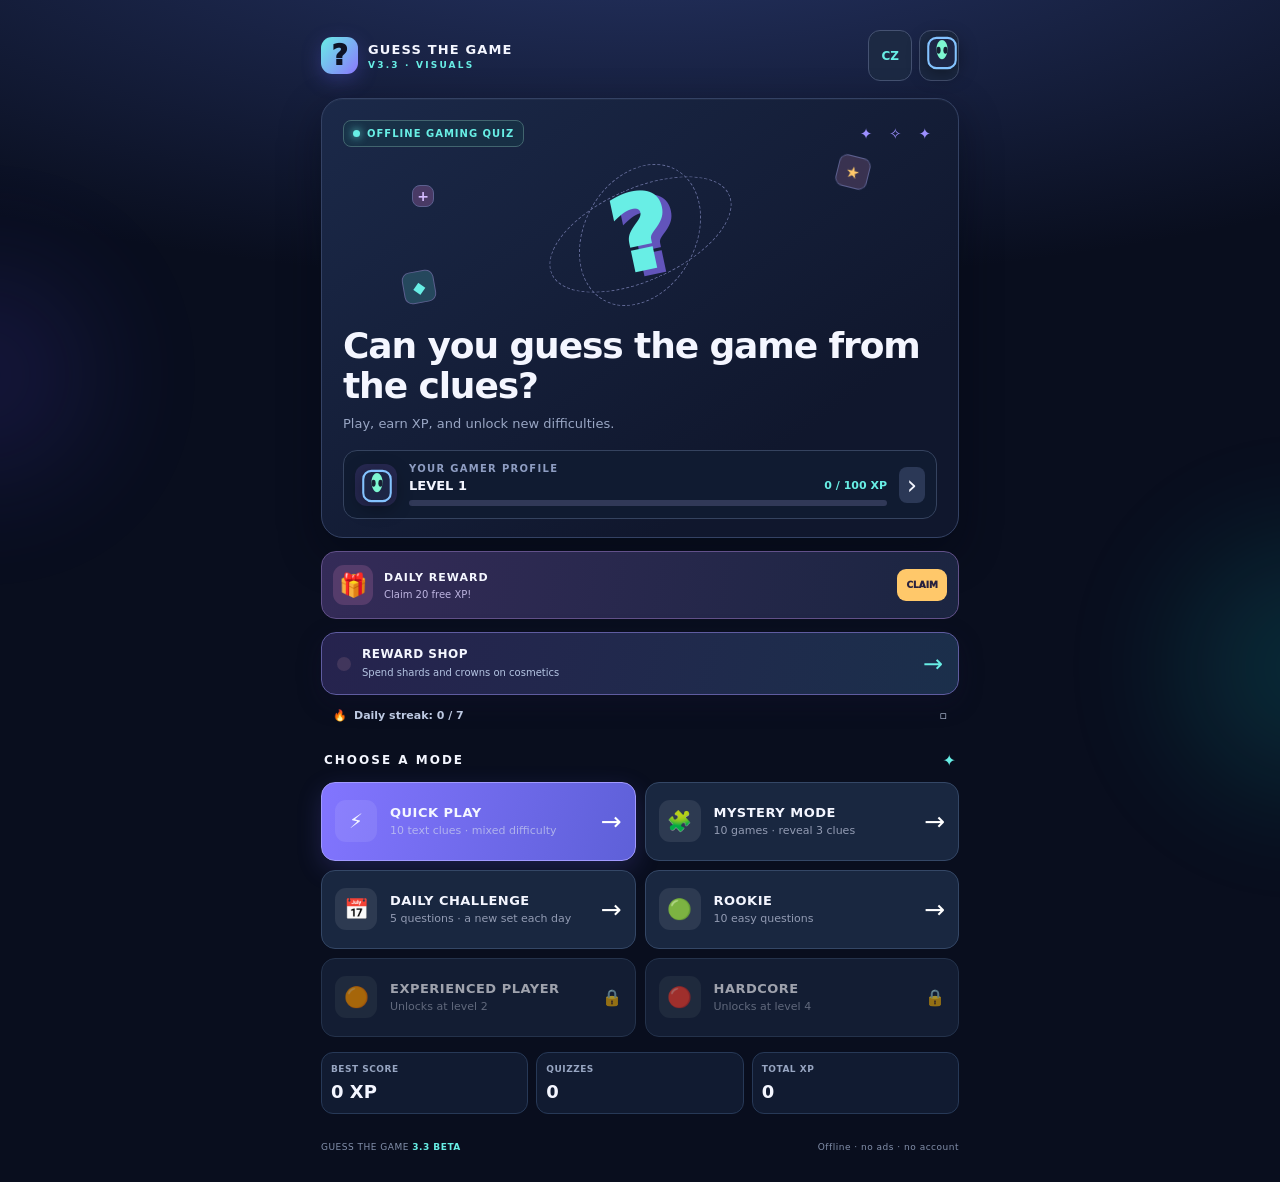
==== index.html @ c9aea0a5 "Release Guess the Game 3.3: custom SVG cosmetics and rarity tiers" ====
<!doctype html>
<html lang="cs">
<head>
  <meta charset="utf-8">
  <meta name="viewport" content="width=device-width,initial-scale=1,viewport-fit=cover">
  <meta name="theme-color" content="#090e1e">
  <meta name="description" content="Guess the Game — offline mobile gaming quiz">
  <title>Guess the Game 3.3 — Visual Rewards Update</title>
  <link rel="icon" type="image/svg+xml" href="data:image/svg+xml,%3Csvg%20xmlns%3D%22http%3A%2F%2Fwww.w3.org%2F2000%2Fsvg%22%20width%3D%22512%22%20height%3D%22512%22%20viewBox%3D%220%200%20108%20108%22%3E%3Cdefs%3E%3ClinearGradient%20id%3D%22bg%22%20x1%3D%220%22%20y1%3D%220%22%20x2%3D%221%22%20y2%3D%221%22%3E%3Cstop%20stop-color%3D%22%23253b71%22%2F%3E%3Cstop%20offset%3D%221%22%20stop-color%3D%22%2315182d%22%2F%3E%3C%2FlinearGradient%3E%3C%2Fdefs%3E%3Crect%20width%3D%22108%22%20height%3D%22108%22%20rx%3D%2225%22%20fill%3D%22url%28%23bg%29%22%2F%3E%3Cpath%20d%3D%22M34%2038c2-23%2039-23%2041%200%201%2017-20%2020-20%2031%22%20fill%3D%22none%22%20stroke%3D%22%2368eee5%22%20stroke-width%3D%2211%22%20stroke-linecap%3D%22round%22%2F%3E%3Ccircle%20cx%3D%2255%22%20cy%3D%2286%22%20r%3D%226.5%22%20fill%3D%22%23ffc86a%22%2F%3E%3Cpath%20d%3D%22M17%2023h13M23.5%2016v14%22%20stroke%3D%22%23ae95ff%22%20stroke-width%3D%225%22%20stroke-linecap%3D%22round%22%2F%3E%3Ccircle%20cx%3D%2284%22%20cy%3D%2280%22%20r%3D%225%22%20fill%3D%22%238c78ff%22%2F%3E%3C%2Fsvg%3E">
  <link rel="manifest" href="site.webmanifest">
  <style>
:root{color-scheme:dark;--bg:#090e1e;--fg:#f4f6ff;--muted:#99a6c4;--card:#151f36;--stroke:#303d5b;--cyan:#68eee5;--purple:#8c78ff;--green:#53e2b5;--pink:#ff829d;--gold:#ffc86a}
*{box-sizing:border-box}html{background:var(--bg)}body{margin:0;min-height:100vh;background:radial-gradient(ellipse 90% 34% at 50% -10%,#28376a,transparent),#090e1e;color:var(--fg);font-family:system-ui,-apple-system,Roboto,"Segoe UI",sans-serif;-webkit-tap-highlight-color:transparent}button{font:inherit;color:inherit;cursor:pointer}button:focus-visible{outline:2px solid var(--cyan);outline-offset:3px}button:disabled{cursor:default}.hidden,[hidden]{display:none!important}.ambient{position:fixed;pointer-events:none;border-radius:50%;filter:blur(65px);opacity:.15}.ambient-a{width:210px;height:210px;background:#5f4ef4;left:-120px;top:30%}.ambient-b{width:250px;height:250px;background:#0dcac6;right:-150px;bottom:12%}
.app{position:relative;z-index:1;max-width:535px;min-height:100vh;padding:20px 17px 24px;margin:auto;display:flex;flex-direction:column}.topbar{display:flex;justify-content:space-between;align-items:center;margin-bottom:17px}.logo{display:flex;align-items:center;gap:10px;padding:0;background:transparent;border:0;text-align:left}.logo-symbol{width:37px;height:37px;border-radius:11px;display:grid;place-items:center;background:linear-gradient(130deg,var(--cyan),var(--purple));font-size:28px;font-weight:950;color:#0e1326;box-shadow:0 6px 20px #645feb4b}.logo b{display:block;font-size:13px;letter-spacing:1.15px}.logo small{display:block;color:var(--cyan);font-size:9px;letter-spacing:2.2px;font-weight:850;margin-top:3px}.top-actions{display:flex;gap:7px}.pill,.avatar{border:1px solid #455272;background:#1c2943;border-radius:12px;min-height:39px;padding:0 12px;color:var(--cyan);font-weight:850;font-size:12px}.avatar{font-size:20px;padding:0;width:40px}.screen{animation:slideIn .28s ease both;flex:1}.glow-card{background:linear-gradient(145deg,#1b2949,#10172d 76%);border:1px solid #344264;border-radius:22px;box-shadow:inset 0 1px 0 #ffffff09,0 16px 42px #02071372}.hero{padding:21px 21px 18px}.hero-line{display:flex;justify-content:space-between;align-items:center}.tag{display:inline-flex;align-items:center;gap:7px;border:1px solid #55588b;background:#3c355850;color:#c9c6ff;font-size:10px;letter-spacing:1px;font-weight:900;padding:7px 9px;border-radius:8px;white-space:nowrap}.tag.neon{color:var(--cyan);background:#15444a56;border-color:#42656f}.live-dot{width:7px;height:7px;border-radius:50%;background:var(--cyan);box-shadow:0 0 8px var(--cyan)}.stars{color:#9c8fff;letter-spacing:6px;font-size:15px}.hero-illustration{position:relative;height:154px;display:grid;place-items:center;isolation:isolate}.orbit{position:absolute;border:1px dashed #616996;border-radius:50%}.orbit-1{width:195px;height:93px;transform:rotate(-24deg)}.orbit-2{width:112px;height:150px;transform:rotate(29deg)}.giant-question{font-size:102px;font-weight:950;line-height:1;color:var(--cyan);text-shadow:8px 6px 0 #6254bb;transform:rotate(-12deg);animation:float 3s ease-in-out infinite}.pixel{position:absolute;width:32px;height:32px;display:grid;place-items:center;border-radius:8px;border:1px solid #5c608f;font-weight:800}.pixel-a{top:9px;right:68px;background:#393250;color:var(--gold);transform:rotate(14deg)}.pixel-b{bottom:19px;left:60px;background:#25485d;color:var(--cyan);transform:rotate(-10deg)}.pixel-c{top:38px;left:69px;width:22px;height:22px;background:#493a65;color:#d6bdff;font-size:14px}.hero h1{font-size:clamp(27px,7vw,36px);letter-spacing:-1.1px;line-height:1.1;margin:4px 0 9px}.subtext{color:var(--muted);font-size:13px;line-height:1.55;margin:0 0 16px}.player-summary{display:flex;align-items:center;gap:12px;padding:12px 11px;background:#101b31;border:1px solid #35435f;border-radius:14px}.player-avatar{font-size:24px;background:#272952;width:42px;height:42px;border-radius:12px;display:grid;place-items:center}.player-main{flex:1;min-width:0}.small-label{color:#8e9dc2;letter-spacing:1.3px;font-weight:900;font-size:10px}.player-level{display:flex;justify-content:space-between;gap:10px;align-items:center;margin:4px 0 7px;font-weight:900;font-size:13px}.player-level span:last-child{color:var(--cyan);font-size:11px}.meter{height:6px;border-radius:10px;background:#313958;overflow:hidden}.meter-fill{height:100%;width:0;background:linear-gradient(90deg,var(--cyan),var(--purple));transition:width .45s ease}.circle-button{border:0;background:#2b3856;border-radius:8px;font-size:26px;width:26px;height:36px}
.daily-banner{display:flex;align-items:center;gap:11px;background:linear-gradient(100deg,#342b58,#1b2541);border:1px solid #62518a;border-radius:15px;margin-top:13px;padding:13px 11px}.daily-icon{width:40px;height:40px;display:grid;place-items:center;background:#553c6b;border-radius:11px;font-size:23px}.daily-banner>div:nth-child(2){flex:1;min-width:0}.daily-banner b{display:block;font-size:11px;letter-spacing:1px}.daily-banner small{color:#bdb4e0;display:block;font-size:10px;margin-top:5px}.claim{border:0;background:var(--gold);color:#28213f;border-radius:9px;padding:11px 9px;font-size:9px;font-weight:950}.claim:disabled{background:#373851;color:#a7aac4}.section-heading{display:flex;align-items:center;justify-content:space-between;margin:22px 3px 12px}.section-heading h2{font-size:12px;letter-spacing:2px;margin:0}.section-heading span{color:var(--cyan)}.modes{display:grid;gap:9px}.mode{display:flex;width:100%;align-items:center;text-align:left;gap:13px;background:#192740;border:1px solid #344766;border-radius:14px;min-height:68px;padding:12px 13px;transition:transform .12s,border-color .12s}.mode:active:not(:disabled){transform:scale(.98)}.mode-main{background:linear-gradient(106deg,#8275ff,#5e60d8);border-color:#a19aff;box-shadow:0 8px 25px #5d59d83b}.mode-icon{width:42px;height:42px;border-radius:11px;display:grid;place-items:center;font-size:20px;background:#ffffff16;flex:none}.mode-text{display:grid;gap:4px;flex:1}.mode-text b{font-size:13px;letter-spacing:.5px}.mode-text small{font-size:11px;color:#d1d7eea8}.arrow{font-size:25px;color:#fff}.mode-locked{opacity:.64}.lock{font-size:16px}.mode-resume{background:#14383d;border-color:#2d6c73}.mini-stats{display:grid;grid-template-columns:repeat(3,minmax(0,1fr));gap:8px;margin:15px 0 7px}.mini-stats>div{background:#111b31;border:1px solid #273957;border-radius:12px;padding:11px 9px;min-width:0}.mini-stats span{display:block;color:#98a6c2;font-size:9px;letter-spacing:.5px;font-weight:800}.mini-stats b{display:block;font-size:18px;margin-top:7px}
.game-head{display:flex;justify-content:space-between;align-items:center;margin:9px 0 20px}.back{background:transparent;border:0;color:#a3b0d1;font-size:12px;font-weight:850;padding:7px 0}.combat-stats{display:flex;align-items:center;justify-content:space-between;gap:8px}.combat-stats>div{min-width:0}.combat-stats small{display:block;color:#96a3c2;font-size:10px;letter-spacing:1.3px;font-weight:850}.combat-stats b{display:block;font-size:22px;margin-top:3px}.hearts{letter-spacing:2px;font-size:19px;white-space:nowrap}.scorebox{text-align:right}.scorebox b{color:var(--cyan)}.progress-outer{height:7px;border-radius:10px;background:#263250;overflow:hidden;margin:14px 0 11px}.progress-inner{height:100%;border-radius:10px;background:linear-gradient(90deg,#68eee5,#987cff);transition:width .45s ease}.streak-line{display:flex;justify-content:space-between;align-items:center;color:#ffc481;font-size:12px;font-weight:800;margin-bottom:14px}.bonus-text{color:var(--cyan)}.question-card{padding:20px 18px 23px;margin-bottom:15px;min-height:214px}.qtop{display:flex;justify-content:space-between}.difficulty{border-radius:6px;padding:6px 9px;font-size:10px;font-weight:900;letter-spacing:1px}.difficulty.easy{background:#175146;color:#70edbc}.difficulty.medium{background:#594522;color:#ffd27f}.difficulty.hard{background:#5a2d46;color:#ffa1be}.question-spark{color:#6570a6;letter-spacing:3px}.question-symbol{font-size:53px;line-height:1;text-align:center;color:var(--cyan);text-shadow:4px 3px 0 #6555ae;margin:9px 0 13px;font-weight:950}.clue{font-size:clamp(18px,5vw,23px);line-height:1.38;letter-spacing:-.45px;margin:9px 0 0;font-weight:850}.answers{display:grid;gap:9px}.answer{width:100%;display:flex;gap:12px;align-items:center;background:#19253d;border:1px solid #384863;text-align:left;padding:12px;border-radius:13px;min-height:60px;font-weight:750;font-size:13.5px;line-height:1.35;animation:slideIn .22s ease both}.answer:nth-child(2){animation-delay:.04s}.answer:nth-child(3){animation-delay:.08s}.answer:nth-child(4){animation-delay:.12s}.answer-letter{width:32px;height:32px;display:grid;place-items:center;border-radius:9px;background:#2d3b59;border:1px solid #52617e;color:#c5d5f2;flex:none;font-weight:900}.answer.correct{border-color:#55d6a5;background:#19453e;color:#d6fff0}.answer.correct .answer-letter{background:#2f7665;border-color:#4bcaa7}.answer.wrong{border-color:#f07992;background:#482b3b;color:#ffe4e9;animation:shake .3s}.answer.wrong .answer-letter{background:#8c4154;border-color:#ec879c}.answer:disabled:not(.correct):not(.wrong){opacity:.56}.hint-button,.next-button{width:100%;border-radius:13px;min-height:52px;font-size:12px;font-weight:900;letter-spacing:.65px;margin-top:12px}.hint-button{border:1px dashed #535879;background:#1c243a;color:#c1c5ea}.next-button{border:1px solid #9e96ff;background:linear-gradient(105deg,#8275ff,#5d63dc);box-shadow:0 8px 23px #554de044}.hintbox{background:#26324d;border:1px solid #53617d;border-radius:11px;padding:12px;font-size:12px;margin-top:11px;color:#d5e1ff}.feedback{padding:12px 13px;border-radius:11px;font-size:12px;font-weight:750;line-height:1.5;margin-top:11px}.feedback.good{color:#8bf0ce;background:#17483e}.feedback.bad{color:#ffc0cf;background:#492c3b}
.result,.profile-card{padding:28px 21px;text-align:center;margin-top:13px}.result-art{font-size:56px;margin:6px auto 12px;animation:pop .65s ease}.result h1{margin:15px 0 7px;font-size:28px;letter-spacing:-1px}.result .subtext{max-width:300px;margin:0 auto 17px}.finalscore{display:flex;align-items:baseline;justify-content:center;gap:9px;color:var(--cyan)}.finalscore strong{font-size:67px;line-height:1.1}.finalscore span{font-size:20px;font-weight:850}.result-stats{display:grid;grid-template-columns:repeat(3,1fr);gap:6px;margin-top:21px}.result-stats>div,.profile-stats>div{border-radius:11px;background:#111d35;border:1px solid #314365;padding:12px 6px}.result-stats b,.profile-stats b{display:block;font-size:21px}.result-stats span,.profile-stats span{display:block;color:#97a5c5;font-size:9px;letter-spacing:.5px;font-weight:750;margin-top:4px}.earned{margin-top:18px;color:var(--gold);font-size:13px;font-weight:800}.level-up{font-size:20px;font-weight:950;letter-spacing:1px;color:var(--cyan);margin:14px 0;animation:pop .7s ease}.result .next-button{margin-top:23px}.result-home{margin-top:20px}.profile-face{font-size:65px;margin-bottom:10px}.profile-card h1{font-size:31px;margin:14px 0}.profile-card .subtext{margin:8px 0 2px}.profile-stats{display:grid;grid-template-columns:repeat(2,1fr);gap:9px;margin-top:13px}.badge-grid{display:grid;grid-template-columns:repeat(2,1fr);gap:9px}.badge-tile{display:flex;align-items:center;gap:10px;background:#15213b;border:1px solid #394865;border-radius:12px;padding:12px}.badge-icon{font-size:24px}.badge-tile b{font-size:11px;display:block}.badge-tile small{font-size:10px;color:#a4b2cf;line-height:1.3;display:block;margin-top:3px}.badge-tile.locked{opacity:.5;filter:grayscale(.75)}footer{display:flex;justify-content:space-between;gap:10px;padding-top:21px;font-size:9px;color:#8390ab;letter-spacing:.5px;white-space:nowrap}footer b{color:var(--cyan)}.toast{position:fixed;z-index:10;bottom:28px;left:50%;transform:translateX(-50%);background:#183e40;border:1px solid var(--cyan);color:#d4fff9;border-radius:12px;padding:14px 18px;font-size:12px;font-weight:800;text-align:center;width:max-content;max-width:90vw;box-shadow:0 12px 30px #0008;animation:toastIn .26s ease}.sparkles{pointer-events:none;position:fixed;inset:0;z-index:8}.confetti{position:absolute;top:15%;width:8px;height:13px;border-radius:2px;animation:confetti 1.2s linear forwards}
@keyframes float{50%{transform:translateY(-7px) rotate(-9deg)}}@keyframes slideIn{from{opacity:0;transform:translateY(9px)}to{opacity:1;transform:translateY(0)}}@keyframes shake{0%,100%{transform:translateX(0)}20%{transform:translateX(-5px)}40%{transform:translateX(5px)}60%{transform:translateX(-3px)}80%{transform:translateX(3px)}}@keyframes pop{0%{transform:scale(.6);opacity:.3}60%{transform:scale(1.18)}100%{transform:scale(1);opacity:1}}@keyframes toastIn{from{opacity:0;transform:translate(-50%,10px)}to{opacity:1;transform:translate(-50%,0)}}@keyframes confetti{to{top:90%;opacity:0;transform:translateX(60px) rotate(540deg)}}
@media(max-width:360px){.app{padding:15px 11px}.hero{padding:17px 16px}.hearts{font-size:16px}.mode-text b{font-size:11px}.claim{font-size:8px}.logo b{font-size:11px}}@media(prefers-reduced-motion:reduce){*,*::before,*::after{animation:none!important;transition:none!important}}

/* Picture Mystery — original SVG illustration reveals, responsive and offline */.reveal-button{padding:11px}.picture-corner{font-size:9px}}

/* v2.3 — textual Mystery Mode; accessible on small phone screens */
.mode-mystery{border-color:#6e6ad1;background:linear-gradient(110deg,#242b54,#232b4b)}
.mystery-more{display:grid;gap:10px;margin-top:14px}
.mystery-clue{padding:11px 12px;border:1px solid #58698a;border-radius:12px;background:#15233f;color:#e5edff;font-size:13px;line-height:1.56;animation:slideIn .23s ease}
.mystery-clue strong{display:block;font-size:10px;color:#7ce6d7;letter-spacing:.8px;margin-bottom:5px;text-transform:uppercase}
.mystery-progress{display:flex;justify-content:space-between;align-items:center;border-top:1px solid #374866;padding-top:13px;margin-top:14px;color:#a9bce2;font-size:11px}
.mystery-progress b{color:#f7c978;font-size:13px}
.reveal-button{width:100%;margin-top:12px;padding:13px;border:1px solid #5c7a9b;background:#2c3863;color:#effbff;border-radius:12px;font-size:12px;font-weight:800;cursor:pointer;letter-spacing:.2px}
.reveal-button:disabled{opacity:.55}
.question-card .clue{line-height:1.48}
@media (prefers-reduced-motion:reduce){.mystery-clue{animation:none}}


/* Guess the Game 3.0: profile controls, save codes and desktop ergonomics */
.profile-tools{margin-top:22px;background:#121e35;border:1px solid #334866;border-radius:18px;padding:18px}
.profile-tools h2{font-size:13px;letter-spacing:1.4px;margin:0 0 13px}
.preference{display:flex;align-items:center;justify-content:space-between;gap:12px;padding:10px 0;color:#dce7ff;font-size:13px}
.preference+.preference{border-top:1px solid #293955}
.preference input{appearance:none;position:relative;flex:none;width:48px;height:27px;border-radius:25px;background:#3c4962;border:1px solid #69748e;cursor:pointer;transition:background .2s}
.preference input:checked{background:#298a81;border-color:#70ecdf}
.preference input::after{content:"";position:absolute;left:3px;top:3px;background:#fff;width:19px;height:19px;border-radius:50%;transition:transform .2s}
.preference input:checked::after{transform:translateX(20px)}
.save-help{font-size:11px;color:#b1bfdc;line-height:1.55;margin:0 0 11px}
.save-code{display:block;width:100%;min-height:87px;resize:vertical;background:#0b1428;border:1px solid #4a5f80;border-radius:11px;color:#e8f6ff;padding:10px;font-size:12px;line-height:1.45;font-family:ui-monospace,monospace;margin:8px 0}
.tool-buttons{display:grid;grid-template-columns:repeat(2,minmax(0,1fr));gap:7px}
.tool-action{border:1px solid #5b6a95;border-radius:11px;background:#243251;color:#eaf6ff;min-height:42px;font-size:11px;font-weight:800;padding:10px 6px}
.tool-action.primary{background:linear-gradient(105deg,#8275ff,#5d63dc);border-color:#9d9bff}
.share-button{margin-top:10px;width:100%;padding:12px;background:#233658;border:1px solid #4e6e8b;border-radius:12px;font-weight:800;font-size:12px}
@media (min-width:760px){.app{max-width:690px;padding:30px 26px}.modes{grid-template-columns:repeat(2,minmax(0,1fr))}.mode{min-height:79px}.hero-illustration{height:175px}}



/* Guess the Game 3.1: richer achievements, reward cards and punchier animations */
.profile-stats{margin-bottom:12px}
.reward-bank{display:grid;grid-template-columns:repeat(2,1fr);gap:9px;margin:12px 0 0}
.reward-bank>div{border-radius:11px;background:#111d35;border:1px solid #314365;padding:12px 10px;text-align:center}
.reward-bank b{display:block;font-size:21px}.reward-bank span{display:block;color:#97a5c5;font-size:9px;letter-spacing:.5px;font-weight:750;margin-top:4px}
.result-rewards{display:grid;grid-template-columns:repeat(2,1fr);gap:8px;margin-top:14px}.reward-card{border-radius:13px;background:#111d35;border:1px solid #324565;padding:13px 8px;text-align:center;box-shadow:inset 0 1px 0 #ffffff08}.reward-card strong{display:block;font-size:24px}.reward-card span{display:block;color:#a6b2d1;font-size:10px;letter-spacing:.6px;margin-top:4px;font-weight:800}.reward-card small{display:block;color:#ffd782;font-size:10px;margin-top:5px}
.result-ribbon{margin-top:12px;padding:12px;border:1px solid #51607e;background:linear-gradient(120deg,#1b2746,#132039);border-radius:13px;font-size:12px;line-height:1.45}.result-ribbon b{color:var(--cyan)}
.streak-meter-wrap{margin-top:12px;padding:10px 12px;border-radius:12px;background:#101a31;border:1px solid #32425e}.streak-meter-wrap .label{display:flex;justify-content:space-between;gap:10px;font-size:11px;color:#b4c2df;font-weight:800;margin-bottom:7px}.streak-meter{height:8px;border-radius:10px;background:#2f3855;overflow:hidden}.streak-meter-fill{height:100%;width:0;background:linear-gradient(90deg,var(--gold),var(--pink));transition:width .45s ease}
.answer{transform-origin:center;transition:transform .12s ease,border-color .12s ease,background .12s ease,box-shadow .12s ease}.answer:not(:disabled):active{transform:scale(.98)}.answer.correct{box-shadow:0 0 0 2px #86f0cf30,0 8px 24px #1b5d523b}.answer.wrong{box-shadow:0 0 0 2px #ff96af22}
.badge-tile.unlocked-new{animation:pop .55s ease both;box-shadow:0 0 0 1px #76f7dd44,0 10px 25px #0e122752}.badge-note{display:inline-flex;align-items:center;gap:6px;margin-top:6px;font-size:10px;color:#ffd782;font-weight:900;letter-spacing:.5px}
.achievement-pop{position:fixed;left:50%;top:18px;transform:translateX(-50%);z-index:20;min-width:min(92vw,340px);background:linear-gradient(120deg,#2a2450,#141d33);border:1px solid #9f93ff;border-radius:16px;padding:14px 15px;box-shadow:0 20px 45px #0008;animation:achievementIn .45s ease,achievementOut .45s ease 2.7s forwards}.achievement-pop b{display:block;font-size:13px;letter-spacing:.6px}.achievement-pop small{display:block;color:#c9d3eb;margin-top:4px;font-size:11px;line-height:1.4}.achievement-pop .icon{font-size:30px;margin-right:12px}.achievement-row{display:flex;align-items:center}.achievement-pop .bonus{display:inline-flex;margin-top:8px;border:1px solid #5a5d96;border-radius:999px;padding:6px 10px;font-size:10px;color:#ffc86a;font-weight:900;letter-spacing:.6px;background:#3a33570f}
.result{position:relative;overflow:hidden}.result::before{content:"";position:absolute;inset:auto -25% 60% -25%;height:120px;background:radial-gradient(circle at center,#63e6df22,transparent 60%);pointer-events:none}.score-bump{animation:pop .45s ease}
@keyframes achievementIn{from{opacity:0;transform:translate(-50%,-18px) scale(.92)}to{opacity:1;transform:translate(-50%,0) scale(1)}}@keyframes achievementOut{to{opacity:0;transform:translate(-50%,-10px) scale(.94)}}


/* 3.2 - cosmetic store, streak and prize chest */
.shop-cta{display:flex;align-items:center;gap:11px;width:100%;margin:13px 0 0;padding:14px 15px;border:1px solid #5f5ca0;border-radius:15px;background:linear-gradient(105deg,#26234e,#1b2f4b);text-align:left;box-shadow:0 8px 24px #14112f55;transition:transform .14s,filter .18s}
.shop-cta:active{transform:scale(.98)}.shop-cta-icon{font-size:25px;background:#41365c;border-radius:10px;padding:7px}.shop-cta span:nth-child(2){flex:1;min-width:0}.shop-cta b{font-size:12px;letter-spacing:.5px;display:block}.shop-cta small{font-size:10px;color:#b4c4e2;display:block;line-height:1.35;margin-top:5px}.shop-cta-chevron{font-size:24px;color:var(--cyan)}.shop-cta-profile{margin:16px 0 4px}
.streak-cta{display:flex;align-items:center;gap:7px;margin:7px 2px 2px;padding:7px 10px;color:#bdc9e2;font-size:11px;font-weight:800}.streak-cta span:nth-child(2){flex:1}
.shop-hero{padding:20px;margin-top:12px;text-align:center}.shop-title-icon{font-size:43px;display:block;margin-bottom:8px}.shop-hero h1{font-size:27px;margin:13px 0 4px}.shop-hero p{margin-bottom:12px}.shop-wallet{display:grid;grid-template-columns:1fr 1fr;gap:9px}.shop-wallet div{background:#101c34;border:1px solid #3e5376;padding:13px;border-radius:12px}.shop-wallet strong{display:block;font-size:20px}.shop-wallet small{color:#9fb1d0;font-size:10px;font-weight:800;margin-top:4px;display:block}
.chest-panel{padding:19px 16px;margin:15px 0;text-align:center}.chest-visual{font-size:60px;filter:drop-shadow(0 8px 18px #9782ef6d);animation:chestFloat 2.6s ease-in-out infinite}.chest-details h2{margin:10px 0 6px;font-size:15px;letter-spacing:1px}.chest-details p{font-size:11px;line-height:1.5;color:#b3c4e0;margin:0 auto 9px;max-width:385px}.free-chest-info{color:#ffe2a4;font-weight:800;font-size:11px;margin:10px}.chest-button{border:1px solid #f4d391;background:linear-gradient(110deg,#f3c86c,#cf94ff);border-radius:12px;color:#211832;font-weight:950;width:100%;padding:13px 10px;min-height:46px}.chest-button:disabled{filter:grayscale(.85);opacity:.6}.chest-reward{margin:12px auto 0;padding:11px;border:1px solid #5e8e90;background:#154243;border-radius:12px;color:#dafff4;font-weight:900;font-size:13px;animation:pop .5s ease}.chest-panel.opening .chest-visual{animation:chestShake .45s ease}
.streak-shop{background:#141e35;border:1px solid #3d4f70;border-radius:16px;padding:15px;margin:15px 0}.streak-shop-heading{display:flex;justify-content:space-between;font-size:12px;color:#f4d5a1;letter-spacing:.6px}.streak-shop p{color:#b7c4df;font-size:11px;line-height:1.5;margin:9px 0 13px}.streak-dots{display:grid;grid-template-columns:repeat(7,1fr);gap:5px}.streak-dots .dot{display:grid;place-items:center;aspect-ratio:1;min-width:0;border-radius:9px;background:#2b3752;color:#aebad4;font-size:13px;font-weight:800;border:1px solid #465673}.streak-dots .dot.done{background:#5a3c32;border-color:#f0ab6c;color:#ffe1a2;box-shadow:0 0 10px #ee9f4b26}.streak-shop small{display:block;color:#9aadc9;font-size:10px;margin-top:11px}
.shop-grid{display:grid;grid-template-columns:repeat(2,minmax(0,1fr));gap:10px}.shop-card{background:linear-gradient(150deg,#1b2b48,#141c33);border:1px solid #374969;border-radius:15px;padding:13px 11px;min-width:0;display:flex;flex-direction:column;gap:6px}.shop-card.owned{border-color:#467b78}.shop-card.equipped{border-color:#65dec9;box-shadow:0 0 0 1px #65dec93a}.shop-card-art{font-size:36px;text-align:center;padding:7px;background:#273657;border-radius:11px}.shop-card b{font-size:12px;min-height:17px}.shop-card small{font-size:10px;line-height:1.4;color:#aebbd5;min-height:28px}.shop-card button{margin-top:auto;border:1px solid #6865aa;border-radius:10px;background:#454091;color:#fff;font-size:11px;font-weight:900;min-height:38px;padding:8px}.shop-card button:disabled{border-color:#384963;background:#26334c;color:#a7b6cd}.shop-card button.equip{background:#20595d;border-color:#57bcae}.shop-card button.equipped{background:#21443f;border-color:#486e66;color:#8ce8d4}
body.theme-retro{--cyan:#f8bf6f;--purple:#f178b9;--gold:#9ee0b1;--green:#9eebb9}body.theme-retro .hero{background:linear-gradient(160deg,#4c3046,#161d39)}body.theme-retro .logo-symbol{background:linear-gradient(130deg,#ffd36c,#e772b4)}
body.theme-royal{--cyan:#e1c188;--purple:#c9a0ff;--gold:#f7e3ad;--green:#afefc9}body.theme-royal .hero{background:linear-gradient(160deg,#3c3055,#121c38)}body.theme-royal .logo-symbol{background:linear-gradient(130deg,#f3d38e,#a57bde)}
body.theme-ocean{--cyan:#81d8ff;--purple:#5f9dd8;--gold:#83ecde;--green:#8adee9}body.theme-ocean .hero{background:linear-gradient(160deg,#12415a,#0d1c38)}body.theme-ocean .logo-symbol{background:linear-gradient(130deg,#82cfff,#538de4)}
@keyframes chestFloat{50%{transform:translateY(-5px) rotate(2deg)}}@keyframes chestShake{0%,100%{transform:rotate(0)}20%{transform:rotate(-12deg) scale(1.1)}40%{transform:rotate(12deg) scale(1.1)}60%{transform:rotate(-8deg)}80%{transform:rotate(7deg)}}

.custom-icon{display:inline-flex;align-items:center;justify-content:center;width:44px;height:44px}.custom-icon svg{width:100%;height:100%;display:block;filter:drop-shadow(0 4px 10px #0007)}
.shop-title-icon,.wallet-icon,.section-icon,.chest-visual{display:inline-flex;align-items:center;justify-content:center}.shop-title-icon{width:40px;height:40px;border-radius:12px;background:#223150;border:1px solid #4d6092}.shop-title-icon svg{width:26px;height:26px}
.shop-wallet strong{display:flex;align-items:center;gap:6px;justify-content:center}.wallet-icon{width:18px;height:18px}.wallet-icon svg{width:18px;height:18px;display:block}
.section-heading span.section-icon{width:24px;height:24px}.section-heading span.section-icon svg{width:24px;height:24px;display:block}
.chest-visual{width:78px;height:78px;border-radius:22px;background:linear-gradient(145deg,#273a5e,#11192f);border:1px solid #546998}.chest-visual svg{width:56px;height:56px;display:block}
.shop-card{position:relative;overflow:hidden}.shop-card-art{font-size:0;text-align:center;padding:9px;background:#273657;border-radius:11px;display:flex;align-items:center;justify-content:center;min-height:72px}.shop-card-art .custom-icon{width:52px;height:52px}.rarity-chip{position:absolute;top:8px;right:8px;padding:4px 7px;border-radius:999px;font-size:9px;font-weight:900;letter-spacing:.8px;border:1px solid #556584;background:#18243f;color:#dbe8ff}.rarity-common{border-color:#546581;color:#c7d1e5}.rarity-rare{border-color:#53a7ff;color:#8fd0ff;background:#11253a}.rarity-epic{border-color:#b280ff;color:#ddbeff;background:#261839}.rarity-legendary{border-color:#ffcd66;color:#ffe1a2;background:#37280f}.price-row{display:flex;align-items:center;justify-content:center;gap:6px}.shop-card.owned::after{content:"OWNED";position:absolute;left:-29px;top:14px;transform:rotate(-40deg);padding:3px 36px;font-size:8px;font-weight:900;letter-spacing:1px;background:#1c7364;color:white;box-shadow:0 4px 12px #0006}.shop-card.equipped{box-shadow:0 0 0 1px #6ee7da55,0 10px 25px #0d143155}
@media(max-width:360px){.shop-card{padding:11px 8px}.shop-card-art{min-height:64px}}
@media(prefers-reduced-motion:reduce){.chest-visual,.chest-panel.opening .chest-visual{animation:none!important}}

</style>
</head>
<body>
  <div class="ambient ambient-a"></div><div class="ambient ambient-b"></div>
  <div class="app">
    <header class="topbar">
      <button class="logo" id="logoHome" type="button" aria-label="Home"><span class="logo-symbol">?</span><span><b>GUESS THE GAME</b><small>V3.3 · VISUALS</small></span></button>
      <div class="top-actions"><button id="langToggle" class="pill" type="button" aria-label="Switch language">EN</button><button id="profileTop" class="avatar" type="button" aria-label="Profile">👾</button></div>
    </header>

    <main id="home" class="screen">
      <section class="hero glow-card">
        <div class="hero-line"><span class="tag neon"><span class="live-dot"></span><span data-i18n="offline">OFFLINE GAMING KVÍZ</span></span><span class="stars">✦ ✧ ✦</span></div>
        <div class="hero-illustration" aria-hidden="true"><span class="orbit orbit-1"></span><span class="orbit orbit-2"></span><span class="giant-question">?</span><span class="pixel pixel-a">★</span><span class="pixel pixel-b">◆</span><span class="pixel pixel-c">+</span></div>
        <h1 data-i18n="hero">Poznáš hru podle indicií?</h1>
        <p class="subtext" data-i18n="subtitle">Hraj, získávej XP a odemykej další obtížnosti.</p>
        <div class="player-summary">
          <div class="player-avatar">👾</div>
          <div class="player-main"><div class="small-label" data-i18n="yourProfile">TVŮJ HERNÍ PROFIL</div><div class="player-level"><span id="levelHome">LEVEL 1</span><span id="xpHome">0 / 100 XP</span></div><div class="meter"><div id="xpFill" class="meter-fill"></div></div></div>
          <button id="profileOpen" class="circle-button" aria-label="Profile" type="button">›</button>
        </div>
      </section>

      <section class="daily-banner"><div class="daily-icon">🎁</div><div><b data-i18n="dailyGift">DENNÍ ODMĚNA</b><small id="dailyGiftInfo" data-i18n="dailyGiftDesc">Vyzvedni si 20 XP zdarma!</small></div><button id="claimDaily" class="claim" type="button" data-i18n="claim">VYZVEDNOUT</button></section>

      <button type="button" id="openShopHome" class="shop-cta"><span class="shop-cta-icon"></span><span><b data-i18n="shopCta">VIZUÁLNÍ ODMĚNY</b><small data-i18n="shopCtaDesc">Utrať krystaly a koruny za vzhled a truhly</small></span><span class="shop-cta-chevron">→</span></button>
      <div class="streak-cta"><span>🔥</span><span id="streakHomeText">Denní série: 0 / 7</span><span id="streakHomeGift">🎁</span></div>
      <div class="section-heading"><h2 data-i18n="chooseMode">VYBER REŽIM</h2><span>✦</span></div>
      <div class="modes">
        <button type="button" class="mode mode-main" id="startClassic"><span class="mode-icon">⚡</span><span class="mode-text"><b data-i18n="classic">RYCHLÁ HRA</b><small data-i18n="classicDesc">10 otázek · mix obtížností</small></span><span class="arrow">→</span></button>
        <button type="button" class="mode mode-mystery" id="startMystery"><span class="mode-icon">🧩</span><span class="mode-text"><b data-i18n="mystery">MYSTERY MODE</b><small data-i18n="mysteryDesc">10 her · 3 postupné indicie</small></span><span class="arrow">→</span></button>
        <button type="button" class="mode" id="startDaily"><span class="mode-icon">📅</span><span class="mode-text"><b data-i18n="daily">DENNÍ VÝZVA</b><small data-i18n="dailyDesc">5 otázek · každý den nová sada</small></span><span class="arrow">→</span></button>
        <button type="button" class="mode" id="startEasy"><span class="mode-icon">🟢</span><span class="mode-text"><b data-i18n="easyMode">NOVÁČEK</b><small data-i18n="easyDesc">10 lehkých otázek</small></span><span class="arrow">→</span></button>
        <button type="button" class="mode mode-locked" id="startMedium"><span class="mode-icon">🟠</span><span class="mode-text"><b data-i18n="mediumMode">ZKUŠENÝ HRÁČ</b><small id="mediumDesc" data-i18n="mediumLock">Odemkne se na levelu 2</small></span><span id="mediumLock" class="lock">🔒</span></button>
        <button type="button" class="mode mode-locked" id="startHard"><span class="mode-icon">🔴</span><span class="mode-text"><b data-i18n="hardMode">HARDCORE</b><small id="hardDesc" data-i18n="hardLock">Odemkne se na levelu 4</small></span><span id="hardLock" class="lock">🔒</span></button>
        <button type="button" class="mode mode-resume hidden" id="resume"><span class="mode-icon">↻</span><span class="mode-text"><b data-i18n="resume">POKRAČOVAT</b><small id="resumeDesc"></small></span><span class="arrow">→</span></button>
      </div>
      <div class="mini-stats"><div><span data-i18n="best">REKORD</span><b id="bestHome">0 XP</b></div><div><span data-i18n="played">KVÍZŮ</span><b id="playedHome">0</b></div><div><span data-i18n="totalXp">CELKEM XP</span><b id="totalHome">0</b></div></div>
    </main>

    <main id="game" class="screen hidden">
      <div class="game-head"><button id="gameBack" class="back" type="button" data-i18n="back">← MENU</button><span id="modeTag" class="tag">RYCHLÁ HRA</span></div>
      <div class="combat-stats"><div><small data-i18n="round">OTÁZKA</small><b id="roundNumber">1 / 10</b></div><div class="hearts" id="hearts" aria-label="Lives">❤️❤️❤️</div><div class="scorebox"><small data-i18n="score">BODY</small><b id="scoreGame">0 XP</b></div></div>
      <div class="progress-outer"><div class="progress-inner" id="roundFill"></div></div>
      <div class="streak-line"><span>🔥 <span data-i18n="streak">SÉRIE</span> <b id="streakGame">0</b></span><span id="bonusGame" class="bonus-text"></span></div>
      <section class="question-card glow-card" id="questionCard"><div class="qtop"><span id="difficulty" class="difficulty easy">SNADNÉ</span><span class="question-spark">✦ ✦ ✦</span></div><div id="questionSymbol" class="question-symbol">?</div><div class="small-label" data-i18n="whichGame">KTERÁ HRA TO JE?</div><h2 id="clue" class="clue"></h2>
        <div id="mysteryMore" class="mystery-more hidden"></div>
        <div id="mysteryProgress" class="mystery-progress hidden"><span id="mysteryStage"></span><b id="mysteryReward"></b></div>
        <button id="revealButton" class="reveal-button hidden" type="button">🔎 ODKRÝT DALŠÍ INDICII (−5 XP)</button>
      </section>
      <div id="answers" class="answers" role="group" aria-label="Answers"></div>
      <div id="hintBox" class="hintbox hidden" role="status"></div>
      <div id="feedback" class="feedback hidden" role="status" aria-live="polite"></div>
      <button id="hintButton" type="button" class="hint-button" data-i18n="hint">💡 Nápověda (−3 XP)</button>
      <button id="nextButton" type="button" class="next-button hidden" data-i18n="next">DALŠÍ OTÁZKA →</button>
    </main>

    <main id="result" class="screen hidden">
      <section class="result glow-card"><div id="resultIcon" class="result-art">🏆</div><span class="tag neon" data-i18n="finished">VÝSLEDEK</span><h1 id="resultHeading"></h1><p id="resultSubtitle" class="subtext"></p><div class="finalscore"><strong id="resultScore">0</strong><span>XP</span></div><div class="result-stats"><div><b id="resultCorrect">0/10</b><span data-i18n="correct">SPRÁVNĚ</span></div><div><b id="resultStreak">0</b><span data-i18n="bestStreak">NEJDELŠÍ SÉRIE</span></div><div><b id="resultLives">0</b><span data-i18n="lives">ŽIVOTY</span></div></div><div id="resultEarned" class="earned"></div><div class="result-rewards"><div class="reward-card"><strong id="rewardShards">0</strong><span data-i18n="shards">KRYSTALY</span><small id="rewardShardsNote">+0</small></div><div class="reward-card"><strong id="rewardCrowns">0</strong><span data-i18n="crowns">KORUNY</span><small id="rewardCrownsNote">+0</small></div></div><div class="streak-meter-wrap"><div class="label"><span data-i18n="streakReward">ODMĚNA ZA SÉRII</span><b id="streakRewardLabel">0%</b></div><div class="streak-meter"><div id="streakRewardFill" class="streak-meter-fill"></div></div></div><div id="resultRibbon" class="result-ribbon"></div><div id="levelUp" class="level-up hidden">✦ LEVEL UP! ✦</div><button id="playAgain" type="button" class="next-button" data-i18n="playAgain">HRÁT ZNOVU →</button><button id="shareResult" type="button" class="share-button" data-i18n="shareResult">📤 SDÍLET VÝSLEDEK</button><button id="resultHome" type="button" class="back result-home" data-i18n="menu">← ZPĚT DO MENU</button></section>
    </main>

    <main id="profile" class="screen hidden">
      <button id="profileBack" type="button" class="back" data-i18n="back">← MENU</button>
      <section class="profile-card glow-card"><div class="profile-face">👾</div><span class="tag neon" data-i18n="playerProfile">HERNÍ PROFIL</span><h1 id="profileLevel">LEVEL 1</h1><div class="meter"><div id="profileXpFill" class="meter-fill"></div></div><p id="profileXpDetail" class="subtext">0 / 100 XP</p></section>
      <div class="profile-stats"><div><b id="profileXp">0</b><span data-i18n="totalXp">CELKEM XP</span></div><div><b id="profilePlayed">0</b><span data-i18n="played">KVÍZŮ</span></div><div><b id="profileBest">0</b><span data-i18n="best">REKORD</span></div><div><b id="profileCorrect">0</b><span data-i18n="correct">SPRÁVNĚ</span></div></div><div class="reward-bank"><div><b id="profileShards">0</b><span data-i18n="shards">KRYSTALY</span></div><div><b id="profileCrowns">0</b><span data-i18n="crowns">KORUNY</span></div></div>
      <button type="button" id="openShopProfile" class="shop-cta shop-cta-profile"><span class="shop-cta-icon"></span><span><b data-i18n="shopCta">OBCHOD S ODMĚNAMI</b><small data-i18n="shopCtaDesc">Utrať krystaly a koruny za vzhled a truhly</small></span><span class="shop-cta-chevron">→</span></button>
      <div class="section-heading"><h2 data-i18n="achievements">ODZNAKY</h2><span>🏅</span></div>
      <div class="badge-grid" id="badges"></div>
      <section class="profile-tools">
        <h2 data-i18n="settingsTitle">⚙️ NASTAVENÍ</h2>
        <label class="preference"><span data-i18n="soundsLabel">🔊 Zvukové efekty</span><input type="checkbox" id="soundsToggle" aria-label="Zvukové efekty"></label>
        <label class="preference"><span data-i18n="hapticsLabel">📳 Vibrace při odpovědi</span><input type="checkbox" id="hapticsToggle" aria-label="Vibrace při odpovědi"></label>
      </section>
      <section class="profile-tools">
        <h2 data-i18n="backupTitle">💾 ZÁLOHA POSTUPU</h2>
        <p class="save-help" data-i18n="backupHelp">Vygeneruj kód, zkopíruj si ho a použij na jiném zařízení. Zahrnuje XP, statistiky, odznaky a nastavení. Nezahrnuje rozehranou otázku.</p>
        <div class="tool-buttons"><button type="button" class="tool-action primary" id="generateSave" data-i18n="generateSave">VYTVOŘIT KÓD</button><button type="button" class="tool-action" id="copySave" data-i18n="copySave">📋 KOPÍROVAT</button></div>
        <textarea id="saveCode" class="save-code" spellcheck="false" autocapitalize="off" autocomplete="off" aria-label="Záložní kód" placeholder="GTG33:..."></textarea>
        <button type="button" class="tool-action primary" id="restoreSave" style="width:100%" data-i18n="restoreSave">OBNOVIT Z KÓDU</button>
      </section>
    </main>

    <main id="shop" class="screen hidden">
      <button id="shopBack" type="button" class="back" data-i18n="back">← MENU</button>
      <section class="shop-hero glow-card"><span class="shop-title-icon" id="shopHeroIcon"></span><span class="tag neon" data-i18n="shopTitle">OBCHOD S ODMĚNAMI</span><h1 data-i18n="shopHero">Tvůj styl, ne emoji</h1><p class="subtext" data-i18n="shopSubtitle">Vlastní ikonky, rarity a hezčí obchod bez změny obtížnosti.</p>
        <div class="shop-wallet"><div><strong><span class="wallet-icon" id="walletShardIcon"></span><span id="shopShards">0</span></strong><small data-i18n="shards">KRYSTALY</small></div><div><strong><span class="wallet-icon" id="walletCrownIcon"></span><span id="shopCrowns">0</span></strong><small data-i18n="crowns">KORUNY</small></div></div>
      </section>
      <section class="chest-panel glow-card"><div class="chest-visual" aria-hidden="true" id="chestIcon"></div><div class="chest-details"><h2 data-i18n="chestTitle">VIZUÁLNÍ TRUHLA</h2><p data-i18n="chestDescription">Získej koruny nebo exkluzivního avatara. Každá 7. dokončená denní výzva v řadě dá truhlu zdarma.</p><div id="freeChestInfo" class="free-chest-info"></div></div><button id="openChest" type="button" class="chest-button"><span data-i18n="openPaidChest">Otevřít za 25 krystalů</span></button><p id="chestReward" class="chest-reward hidden" role="status" aria-live="polite"></p></section>
      <div class="streak-shop"><div class="streak-shop-heading"><b>🔥 <span data-i18n="dailyStreakTitle">DENNÍ SÉRIE</span></b><b id="streakShopCount">0 / 7</b></div><p data-i18n="dailyStreakDesc">Dokonči denní výzvu 7 dní po sobě. Sedmý den získáš truhlu zdarma.</p><div class="streak-dots" id="streakDots"></div><small id="streakShopHint"></small></div>
      <div class="section-heading"><h2 data-i18n="themeTitle">VZHLED HRY</h2><span class="section-icon" id="themeHeadingIcon"></span></div>
      <div id="themeItems" class="shop-grid"></div>
      <div class="section-heading"><h2 data-i18n="avatarTitle">AVATAŘI</h2><span class="section-icon" id="avatarHeadingIcon"></span></div>
      <div id="avatarItems" class="shop-grid"></div>
    </main>

    <footer><span>GUESS THE GAME <b>3.3 BETA</b></span><span data-i18n="footer">Offline · bez reklam · bez účtu</span></footer>
  </div>
  <div id="toast" class="toast hidden" role="status"></div><div id="achievementLayer"></div><div id="sparkles" class="sparkles" aria-hidden="true"></div>
  <script>
/* Original bilingual text clues. No game art or screenshots. */
window.GTG_QUESTIONS = [{"id":"q001","difficulty":"easy","answer":"Super Mario Bros.","wrong":["Sonic the Hedgehog","Crash Bandicoot","Rayman"],"cs":"Instalatér v červené čepici zachraňuje princeznu v Houbovém království.","en":"A plumber in a red cap rescues a princess in the Mushroom Kingdom.","hintCs":"Hledej na konzolích Nintendo.","hintEn":"Think of Nintendo consoles.","genre":"platform","cluesCs":["Začalo to na konzolích Nintendo a změnilo to plošinovky.","Instalatér v červené čepici zachraňuje princeznu v Houbovém království.","Hledej na konzolích Nintendo."],"cluesEn":["It began on Nintendo hardware and changed platform games.","A plumber in a red cap rescues a princess in the Mushroom Kingdom.","Think of Nintendo consoles."]},{"id":"q002","difficulty":"easy","answer":"Minecraft","wrong":["Terraria","Roblox","Dragon Quest Builders"],"cs":"Těžíš kostky, vyrábíš nástroje a v noci se vyhýbáš creeperům.","en":"Mine blocks, craft tools, and watch out for creepers at night.","hintCs":"Svět je složený z bloků.","hintEn":"The world is made of blocks.","genre":"adventure","cluesCs":["Pravidla světa jsou jednoduchá: všechno můžeš rozebrat a znovu postavit.","Těžíš kostky, vyrábíš nástroje a v noci se vyhýbáš creeperům.","Svět je složený z bloků."],"cluesEn":["The world follows a simple rule: almost everything can be rebuilt.","Mine blocks, craft tools, and watch out for creepers at night.","The world is made of blocks."]},{"id":"q003","difficulty":"easy","answer":"Grand Theft Auto V","wrong":["Watch Dogs 2","Saints Row IV","Mafia III"],"cs":"Los Santos, tři hratelní protagonisté a velké loupeže.","en":"Los Santos, three playable protagonists, and big heists.","hintCs":"Jedním z hrdinů je Trevor.","hintEn":"One protagonist is Trevor.","genre":"adventure","cluesCs":["Příběh tě zavede do světa plného nebezpečných rozhodnutí.","Los Santos, tři hratelní protagonisté a velké loupeže.","Jedním z hrdinů je Trevor."],"cluesEn":["The story takes you into a world of difficult decisions.","Los Santos, three playable protagonists, and big heists.","One protagonist is Trevor."]},{"id":"q004","difficulty":"easy","answer":"The Witcher 3: Wild Hunt","wrong":["The Elder Scrolls V: Skyrim","Dragon Age: Inquisition","Kingdom Come: Deliverance"],"cs":"Bělovlasý lovec monster hledá Ciri a bojuje s Divokým honem.","en":"A white-haired monster hunter searches for Ciri and faces the Wild Hunt.","hintCs":"Hrdinovi se říká Geralt z Rivie.","hintEn":"The hero is Geralt of Rivia.","genre":"rpg","cluesCs":["Lovec příšer řeší nejen zakázky, ale i rodinné pouto.","Bělovlasý lovec monster hledá Ciri a bojuje s Divokým honem.","Hrdinovi se říká Geralt z Rivie."],"cluesEn":["A monster hunter balances contracts and family ties.","A white-haired monster hunter searches for Ciri and faces the Wild Hunt.","The hero is Geralt of Rivia."]},{"id":"q005","difficulty":"easy","answer":"God of War (2018)","wrong":["Assassin’s Creed Valhalla","Hellblade: Senua’s Sacrifice","Immortals Fenyx Rising"],"cs":"Bývalý řecký bůh války putuje se synem Atreem severskou mytologií.","en":"A former Greek god of war travels with his son Atreus through Norse mythology.","hintCs":"Jeho zbraní je sekera Leviathan.","hintEn":"His weapon is the Leviathan Axe.","genre":"adventure","cluesCs":["Dávná minulost hrdiny ovlivňuje vztah otce a syna.","Bývalý řecký bůh války putuje se synem Atreem severskou mytologií.","Jeho zbraní je sekera Leviathan."],"cluesEn":["A hero’s violent past shapes a father-and-son relationship.","A former Greek god of war travels with his son Atreus through Norse mythology.","His weapon is the Leviathan Axe."]},{"id":"q006","difficulty":"easy","answer":"Sonic the Hedgehog","wrong":["Crash Bandicoot","Super Mario Bros.","Spyro the Dragon"],"cs":"Modrý ježek sbírá zlaté kruhy a běhá obrovskou rychlostí.","en":"A blue hedgehog collects golden rings and runs at incredible speed.","hintCs":"Nepřítelem je doktor Eggman.","hintEn":"The villain is Dr. Eggman.","genre":"platform","cluesCs":["Jde o rychlost a sbírání předmětů při běhu krajinou.","Modrý ježek sbírá zlaté kruhy a běhá obrovskou rychlostí.","Nepřítelem je doktor Eggman."],"cluesEn":["Speed and collecting items while racing through levels are central.","A blue hedgehog collects golden rings and runs at incredible speed.","The villain is Dr. Eggman."]},{"id":"q007","difficulty":"easy","answer":"Tomb Raider","wrong":["Uncharted","Horizon Zero Dawn","Prince of Persia"],"cs":"Archeoložka Lara Croft prozkoumává starověké hrobky.","en":"Archaeologist Lara Croft explores ancient tombs.","hintCs":"Hrdinka má často dva pistole.","hintEn":"The heroine is often associated with dual pistols.","genre":"adventure","cluesCs":["Příběh tě zavede do světa plného nebezpečných rozhodnutí.","Archeoložka Lara Croft prozkoumává starověké hrobky.","Hrdinka má často dva pistole."],"cluesEn":["The story takes you into a world of difficult decisions.","Archaeologist Lara Croft explores ancient tombs.","The heroine is often associated with dual pistols."]},{"id":"q008","difficulty":"easy","answer":"Portal","wrong":["The Talos Principle","Superliminal","Quantum Conundrum"],"cs":"V laboratoři Aperture Science řešíš hádanky pomocí dvou propojených otvorů.","en":"At Aperture Science, you solve puzzles using two connected openings.","hintCs":"Dohlíží na tebe GLaDOS.","hintEn":"GLaDOS is watching you.","genre":"puzzle","cluesCs":["Překážkou není nepřítel, ale samotná geometrie prostoru.","V laboratoři Aperture Science řešíš hádanky pomocí dvou propojených otvorů.","Dohlíží na tebe GLaDOS."],"cluesEn":["The main obstacle is not an enemy but the geometry of space.","At Aperture Science, you solve puzzles using two connected openings.","GLaDOS is watching you."]},{"id":"q009","difficulty":"easy","answer":"Halo: Combat Evolved","wrong":["Destiny","Gears of War","Killzone"],"cs":"Sparťan Master Chief bojuje s Covenantem po ztroskotání na kruhovém světě.","en":"Spartan Master Chief fights the Covenant after crashing on a ring-shaped world.","hintCs":"Master Chief nosí zelené brnění.","hintEn":"Master Chief wears green armor.","genre":"shooter","cluesCs":["Napětí vytvářejí nebezpečné střety s protivníky.","Sparťan Master Chief bojuje s Covenantem po ztroskotání na kruhovém světě.","Master Chief nosí zelené brnění."],"cluesEn":["Tension comes from dangerous encounters with opponents.","Spartan Master Chief fights the Covenant after crashing on a ring-shaped world.","Master Chief wears green armor."]},{"id":"q010","difficulty":"easy","answer":"The Last of Us","wrong":["Days Gone","Dying Light","State of Decay"],"cs":"Joel doprovází Ellie světem zasaženým houbovou nákazou.","en":"Joel escorts Ellie through a world devastated by a fungal outbreak.","hintCs":"Nebezpeční nakažení vydávají cvakavé zvuky.","hintEn":"Some infected enemies make clicking sounds.","genre":"adventure","cluesCs":["Příběh tě zavede do světa plného nebezpečných rozhodnutí.","Joel doprovází Ellie světem zasaženým houbovou nákazou.","Nebezpeční nakažení vydávají cvakavé zvuky."],"cluesEn":["The story takes you into a world of difficult decisions.","Joel escorts Ellie through a world devastated by a fungal outbreak.","Some infected enemies make clicking sounds."]},{"id":"q011","difficulty":"easy","answer":"Cyberpunk 2077","wrong":["Deus Ex: Mankind Divided","Watch Dogs: Legion","The Ascent"],"cs":"Žoldák jménem V se snaží přežít v futuristickém Night City.","en":"A mercenary named V fights to survive in futuristic Night City.","hintCs":"V hlavě hrdiny se objevuje Johnny Silverhand.","hintEn":"Johnny Silverhand appears inside the protagonist’s head.","genre":"adventure","cluesCs":["Významnou roli tu hraje průzkum světa a postup příběhem.","Žoldák jménem V se snaží přežít v futuristickém Night City.","V hlavě hrdiny se objevuje Johnny Silverhand."],"cluesEn":["Exploration and story progression play an important role.","A mercenary named V fights to survive in futuristic Night City.","Johnny Silverhand appears inside the protagonist’s head."]},{"id":"q012","difficulty":"easy","answer":"Pokémon Red","wrong":["Digimon World","Yo-kai Watch","Monster Rancher"],"cs":"Trenér chytá kapesní příšerky do Poké Ballů a získává odznaky v Kantu.","en":"A trainer catches creatures in Poké Balls and earns badges in Kanto.","hintCs":"Začínáš s Bulbasaurem, Charmanderem nebo Squirtlem.","hintEn":"Choose Bulbasaur, Charmander, or Squirtle at the start.","genre":"adventure","cluesCs":["Příběh tě zavede do světa plného nebezpečných rozhodnutí.","Trenér chytá kapesní příšerky do Poké Ballů a získává odznaky v Kantu.","Začínáš s Bulbasaurem, Charmanderem nebo Squirtlem."],"cluesEn":["The story takes you into a world of difficult decisions.","A trainer catches creatures in Poké Balls and earns badges in Kanto.","Choose Bulbasaur, Charmander, or Squirtle at the start."]},{"id":"q013","difficulty":"easy","answer":"Tekken 3","wrong":["Mortal Kombat 4","Virtua Fighter 3","Street Fighter Alpha 3"],"cs":"Bojovka s Jinem Kazamou, Hwoarangem a medvědem Kumou.","en":"A fighting game featuring Jin Kazama, Hwoarang, and Kuma the bear.","hintCs":"Třetí hlavní díl série od Namca pro PS1.","hintEn":"The third main entry from Namco on PS1.","genre":"fighter","cluesCs":["Proti sobě stojí soupeři v přímých soubojích.","Bojovka s Jinem Kazamou, Hwoarangem a medvědem Kumou.","Třetí hlavní díl série od Namca pro PS1."],"cluesEn":["Opponents face off in direct combat.","A fighting game featuring Jin Kazama, Hwoarang, and Kuma the bear.","The third main entry from Namco on PS1."]},{"id":"q014","difficulty":"easy","answer":"Ghost of Tsushima","wrong":["Sekiro: Shadows Die Twice","Nioh 2","Rise of the Ronin"],"cs":"Samuraj Jin Sakai brání ostrov před mongolskou invazí.","en":"Samurai Jin Sakai defends his island from a Mongol invasion.","hintCs":"Vítr tě navádí k cíli.","hintEn":"The wind guides you to your destination.","genre":"adventure","cluesCs":["Významnou roli tu hraje průzkum světa a postup příběhem.","Samuraj Jin Sakai brání ostrov před mongolskou invazí.","Vítr tě navádí k cíli."],"cluesEn":["Exploration and story progression play an important role.","Samurai Jin Sakai defends his island from a Mongol invasion.","The wind guides you to your destination."]},{"id":"q015","difficulty":"easy","answer":"Red Dead Redemption 2","wrong":["Call of Juarez: Gunslinger","Gun","Red Dead Revolver"],"cs":"Arthur Morgan cestuje s gangem Dutche van der Lindeho na konci Divokého západu.","en":"Arthur Morgan rides with Dutch van der Linde’s gang at the end of the Wild West.","hintCs":"Vydalo Rockstar Games.","hintEn":"It was published by Rockstar Games.","genre":"adventure","cluesCs":["Divoký západ se pomalu mění a éra psanců končí.","Arthur Morgan cestuje s gangem Dutche van der Lindeho na konci Divokého západu.","Vydalo Rockstar Games."],"cluesEn":["The Wild West is changing and the outlaw era is ending.","Arthur Morgan rides with Dutch van der Linde’s gang at the end of the Wild West.","It was published by Rockstar Games."]},{"id":"q016","difficulty":"easy","answer":"Fallout 3","wrong":["Metro 2033","S.T.A.L.K.E.R.: Shadow of Chernobyl","Wasteland 3"],"cs":"Obyvatel Vaultu 101 vyjde do radioaktivní pustiny kolem Washingtonu.","en":"A resident of Vault 101 enters the radioactive wasteland around Washington, D.C.","hintCs":"Tvůj přenosný počítač se jmenuje Pip-Boy.","hintEn":"You carry a Pip-Boy on your wrist.","genre":"rpg","cluesCs":["Na cestě tě čekají výrazné postavy a spletitý příběh.","Obyvatel Vaultu 101 vyjde do radioaktivní pustiny kolem Washingtonu.","Tvůj přenosný počítač se jmenuje Pip-Boy."],"cluesEn":["Memorable characters and a layered story await you.","A resident of Vault 101 enters the radioactive wasteland around Washington, D.C.","You carry a Pip-Boy on your wrist."]},{"id":"q017","difficulty":"easy","answer":"The Legend of Zelda: Breath of the Wild","wrong":["Genshin Impact","Immortals Fenyx Rising","Elden Ring"],"cs":"Link se probudí po dlouhém spánku a otevřený Hyrule objevuje i s kluzákem.","en":"Link wakes after a long sleep and explores open-world Hyrule with a paraglider.","hintCs":"Byla to startovní hra pro Nintendo Switch.","hintEn":"It launched alongside the Nintendo Switch.","genre":"adventure","cluesCs":["Významnou roli tu hraje průzkum světa a postup příběhem.","Link se probudí po dlouhém spánku a otevřený Hyrule objevuje i s kluzákem.","Byla to startovní hra pro Nintendo Switch."],"cluesEn":["Exploration and story progression play an important role.","Link wakes after a long sleep and explores open-world Hyrule with a paraglider.","It launched alongside the Nintendo Switch."]},{"id":"q018","difficulty":"easy","answer":"Among Us","wrong":["Goose Goose Duck","Project Winter","Town of Salem"],"cs":"Členové posádky plní úkoly, zatímco podvodník sabotuje loď.","en":"Crewmates complete tasks while an impostor sabotages the ship.","hintCs":"Hráči svolávají nouzové schůze.","hintEn":"Players call emergency meetings.","genre":"simulation","cluesCs":["Místo velkých bitev tu záleží na každodenních rozhodnutích.","Členové posádky plní úkoly, zatímco podvodník sabotuje loď.","Hráči svolávají nouzové schůze."],"cluesEn":["Everyday decisions matter more here than huge battles.","Crewmates complete tasks while an impostor sabotages the ship.","Players call emergency meetings."]},{"id":"q019","difficulty":"easy","answer":"Forza Horizon 5","wrong":["The Crew Motorfest","Need for Speed Heat","Test Drive Unlimited Solar Crown"],"cs":"Festival otevřených automobilových závodů se tentokrát koná v Mexiku.","en":"An open-world racing festival takes place in Mexico.","hintCs":"Patří mezi exkluzivní automobilové série Xboxu.","hintEn":"It is part of Xbox’s signature racing series.","genre":"racing","cluesCs":["Tady vyhrává ten, kdo správně zvládne rychlost a trať.","Festival otevřených automobilových závodů se tentokrát koná v Mexiku.","Patří mezi exkluzivní automobilové série Xboxu."],"cluesEn":["Here, speed and mastery of the track matter.","An open-world racing festival takes place in Mexico.","It is part of Xbox’s signature racing series."]},{"id":"q020","difficulty":"easy","answer":"DOOM (1993)","wrong":["Quake","Duke Nukem 3D","Wolfenstein 3D"],"cs":"Mariňák na Marsu likviduje démony v legendární FPS z roku 1993.","en":"A space marine fights demons on Mars in a landmark 1993 FPS.","hintCs":"Vyvinulo id Software.","hintEn":"Developed by id Software.","genre":"shooter","cluesCs":["Rychlé reakce a taktika rozhodují v ozbrojených střetech.","Mariňák na Marsu likviduje démony v legendární FPS z roku 1993.","Vyvinulo id Software."],"cluesEn":["Quick reactions and tactics matter in armed encounters.","A space marine fights demons on Mars in a landmark 1993 FPS.","Developed by id Software."]},{"id":"q021","difficulty":"medium","answer":"Metal Gear Solid","wrong":["Splinter Cell","Syphon Filter","Hitman: Codename 47"],"cs":"Solid Snake proniká na ostrov Shadow Moses, kde teroristé drží jadernou zbraň.","en":"Solid Snake infiltrates Shadow Moses, where terrorists control a nuclear weapon.","hintCs":"Velitel Foxhoundu má přezdívku Liquid Snake.","hintEn":"A FOXHOUND leader is known as Liquid Snake.","genre":"adventure","cluesCs":["Nenápadnost je důležitější než přímá přestřelka.","Solid Snake proniká na ostrov Shadow Moses, kde teroristé drží jadernou zbraň.","Velitel Foxhoundu má přezdívku Liquid Snake."],"cluesEn":["Stealth matters more than a direct gunfight.","Solid Snake infiltrates Shadow Moses, where terrorists control a nuclear weapon.","A FOXHOUND leader is known as Liquid Snake."]},{"id":"q022","difficulty":"medium","answer":"Life Is Strange","wrong":["Tell Me Why","Beyond: Two Souls","The Walking Dead: Season One"],"cs":"Studentka fotografie Max může vracet čas a snaží se pomoct Chloe.","en":"Photography student Max can rewind time and tries to help Chloe.","hintCs":"Děj se odehrává v Arcadia Bay.","hintEn":"The story takes place in Arcadia Bay.","genre":"adventure","cluesCs":["Obyčejný školní život naruší nečekaná schopnost.","Studentka fotografie Max může vracet čas a snaží se pomoct Chloe.","Děj se odehrává v Arcadia Bay."],"cluesEn":["An unexpected power disrupts an ordinary school life.","Photography student Max can rewind time and tries to help Chloe.","The story takes place in Arcadia Bay."]},{"id":"q023","difficulty":"medium","answer":"Prince of Persia: The Sands of Time","wrong":["Prince of Persia: Warrior Within","Assassin’s Creed","Enslaved: Odyssey to the West"],"cs":"Princ ovládá Dýku času a snaží se napravit katastrofu způsobenou Písky času.","en":"A prince uses the Dagger of Time to undo a catastrophe caused by the Sands of Time.","hintCs":"Hra vyšla v roce 2003.","hintEn":"The game launched in 2003.","genre":"adventure","cluesCs":["Významnou roli tu hraje průzkum světa a postup příběhem.","Princ ovládá Dýku času a snaží se napravit katastrofu způsobenou Písky času.","Hra vyšla v roce 2003."],"cluesEn":["Exploration and story progression play an important role.","A prince uses the Dagger of Time to undo a catastrophe caused by the Sands of Time.","The game launched in 2003."]},{"id":"q024","difficulty":"medium","answer":"Mirror’s Edge","wrong":["Remember Me","Dying Light","Ghostrunner"],"cs":"Poslíček Faith utíká po střechách bíle laděného města z pohledu první osoby.","en":"Runner Faith sprints across the rooftops of a white city in first person.","hintCs":"Červené objekty naznačují cestu.","hintEn":"Red objects guide your route.","genre":"adventure","cluesCs":["Pohyb je zde skoro důležitější než samotný souboj.","Poslíček Faith utíká po střechách bíle laděného města z pohledu první osoby.","Červené objekty naznačují cestu."],"cluesEn":["Movement matters nearly as much as the actual confrontation.","Runner Faith sprints across the rooftops of a white city in first person.","Red objects guide your route."]},{"id":"q025","difficulty":"medium","answer":"BioShock","wrong":["Prey (2017)","Dishonored","Deus Ex: Human Revolution"],"cs":"Utopické podmořské město Rapture se změnilo v noční můru.","en":"The utopian underwater city of Rapture has become a nightmare.","hintCs":"Narazíš na Big Daddies.","hintEn":"You encounter Big Daddies.","genre":"horror","cluesCs":["Při průzkumu je často důležitější přežít než bojovat.","Utopické podmořské město Rapture se změnilo v noční můru.","Narazíš na Big Daddies."],"cluesEn":["Survival may matter more than fighting as you explore.","The utopian underwater city of Rapture has become a nightmare.","You encounter Big Daddies."]},{"id":"q026","difficulty":"medium","answer":"L.A. Noire","wrong":["Mafia II","The Saboteur","Sleeping Dogs"],"cs":"Detektiv Cole Phelps vyslýchá svědky a řeší zločiny v Los Angeles roku 1947.","en":"Detective Cole Phelps interviews witnesses and solves crimes in 1947 Los Angeles.","hintCs":"Hra výrazně pracuje s mimikou obličejů.","hintEn":"The game heavily emphasizes facial performances.","genre":"adventure","cluesCs":["Významnou roli tu hraje průzkum světa a postup příběhem.","Detektiv Cole Phelps vyslýchá svědky a řeší zločiny v Los Angeles roku 1947.","Hra výrazně pracuje s mimikou obličejů."],"cluesEn":["Exploration and story progression play an important role.","Detective Cole Phelps interviews witnesses and solves crimes in 1947 Los Angeles.","The game heavily emphasizes facial performances."]},{"id":"q027","difficulty":"medium","answer":"A Plague Tale: Innocence","wrong":["Hellblade: Senua’s Sacrifice","The Last of Us","Bramble: The Mountain King"],"cs":"Amicia chrání mladšího bratra Huga v zemi sužované morem a krysami.","en":"Amicia protects her younger brother Hugo in a land plagued by rats.","hintCs":"Děj se odehrává ve středověké Francii.","hintEn":"Set in medieval France.","genre":"adventure","cluesCs":["Příběh tě zavede do světa plného nebezpečných rozhodnutí.","Amicia chrání mladšího bratra Huga v zemi sužované morem a krysami.","Děj se odehrává ve středověké Francii."],"cluesEn":["The story takes you into a world of difficult decisions.","Amicia protects her younger brother Hugo in a land plagued by rats.","Set in medieval France."]},{"id":"q028","difficulty":"medium","answer":"Outer Wilds","wrong":["The Forgotten City","No Man’s Sky","Subnautica"],"cs":"Prozkoumáváš malou sluneční soustavu a každých 22 minut se čas vrací zpátky.","en":"Explore a small solar system where time resets every 22 minutes.","hintCs":"Jde o dobrodružství společnosti Mobius Digital.","hintEn":"An adventure by Mobius Digital.","genre":"adventure","cluesCs":["Při průzkumu vesmíru je nejvzácnější surovinou čas.","Prozkoumáváš malou sluneční soustavu a každých 22 minut se čas vrací zpátky.","Jde o dobrodružství společnosti Mobius Digital."],"cluesEn":["When exploring space, time is the scarcest resource.","Explore a small solar system where time resets every 22 minutes.","An adventure by Mobius Digital."]},{"id":"q029","difficulty":"medium","answer":"It Takes Two","wrong":["Brothers: A Tale of Two Sons","Unravel Two","A Way Out"],"cs":"Manželé Cody a May se promění v panenky a musí spolupracovat.","en":"Married couple Cody and May become dolls and must work together.","hintCs":"Hraje se pouze kooperativně ve dvou.","hintEn":"It requires two players in co-op.","genre":"adventure","cluesCs":["Významnou roli tu hraje průzkum světa a postup příběhem.","Manželé Cody a May se promění v panenky a musí spolupracovat.","Hraje se pouze kooperativně ve dvou."],"cluesEn":["Exploration and story progression play an important role.","Married couple Cody and May become dolls and must work together.","It requires two players in co-op."]},{"id":"q030","difficulty":"medium","answer":"Undertale","wrong":["Omori","EarthBound","Deltarune"],"cs":"V podzemí potkáváš příšery a můžeš projít hrou bez jejich zabíjení.","en":"Underground monsters can be spared; you may finish without killing them.","hintCs":"Jednu z postav tvoří kostlivec Sans.","hintEn":"One of the characters is Sans the skeleton.","genre":"rpg","cluesCs":["Na cestě tě čekají výrazné postavy a spletitý příběh.","V podzemí potkáváš příšery a můžeš projít hrou bez jejich zabíjení.","Jednu z postav tvoří kostlivec Sans."],"cluesEn":["Memorable characters and a layered story await you.","Underground monsters can be spared; you may finish without killing them.","One of the characters is Sans the skeleton."]},{"id":"q031","difficulty":"medium","answer":"Hollow Knight","wrong":["Ori and the Blind Forest","Dead Cells","Blasphemous"],"cs":"Malý rytíř prozkoumává podzemní království Hallownest.","en":"A small knight explores the underground kingdom of Hallownest.","hintCs":"Herní svět obývá hmyz.","hintEn":"Its inhabitants are insects.","genre":"platform","cluesCs":["Hlavní výzvou jsou překážky, přesné načasování a pohyb.","Malý rytíř prozkoumává podzemní království Hallownest.","Herní svět obývá hmyz."],"cluesEn":["Movement, timing and obstacles are at the heart of this game.","A small knight explores the underground kingdom of Hallownest.","Its inhabitants are insects."]},{"id":"q032","difficulty":"medium","answer":"Firewatch","wrong":["Gone Home","Everybody’s Gone to the Rapture","The Vanishing of Ethan Carter"],"cs":"Henry hlídá lesní požáry a přes vysílačku mluví s Delilah.","en":"Henry watches for wildfires and talks to Delilah over the radio.","hintCs":"Většina děje se odehrává ve Wyomingu.","hintEn":"Most of the game takes place in Wyoming.","genre":"indie","cluesCs":["Samota v divočině a rozhovory přes vysílačku.","Henry hlídá lesní požáry a přes vysílačku mluví s Delilah.","Většina děje se odehrává ve Wyomingu."],"cluesEn":["Isolation in the wilderness and conversations over radio.","Henry watches for wildfires and talks to Delilah over the radio.","Most of the game takes place in Wyoming."]},{"id":"q033","difficulty":"medium","answer":"Alan Wake","wrong":["Control","The Evil Within","Silent Hill: Downpour"],"cs":"Spisovatel hledá zmizelou manželku v Bright Falls a světlem oslabuje nepřátele.","en":"A writer searches for his missing wife in Bright Falls and weakens enemies with light.","hintCs":"Svítilna je nezbytnou součástí boje.","hintEn":"A flashlight is essential in combat.","genre":"horror","cluesCs":["Při průzkumu je často důležitější přežít než bojovat.","Spisovatel hledá zmizelou manželku v Bright Falls a světlem oslabuje nepřátele.","Svítilna je nezbytnou součástí boje."],"cluesEn":["Survival may matter more than fighting as you explore.","A writer searches for his missing wife in Bright Falls and weakens enemies with light.","A flashlight is essential in combat."]},{"id":"q034","difficulty":"medium","answer":"Hitman: Blood Money","wrong":["Splinter Cell: Conviction","Dishonored","Death to Spies"],"cs":"Nájemný zabiják s čárovým kódem na zátylku plní kontrakty a může inscenovat nehody.","en":"A contract killer with a barcode on his neck can stage accidents.","hintCs":"Hrdina je Agent 47.","hintEn":"The protagonist is Agent 47.","genre":"adventure","cluesCs":["Příběh tě zavede do světa plného nebezpečných rozhodnutí.","Nájemný zabiják s čárovým kódem na zátylku plní kontrakty a může inscenovat nehody.","Hrdina je Agent 47."],"cluesEn":["The story takes you into a world of difficult decisions.","A contract killer with a barcode on his neck can stage accidents.","The protagonist is Agent 47."]},{"id":"q035","difficulty":"medium","answer":"NieR: Automata","wrong":["Bayonetta","Astral Chain","Scarlet Nexus"],"cs":"Androidi 2B a 9S bojují za lidstvo proti strojům.","en":"Androids 2B and 9S fight machines on humanity’s behalf.","hintCs":"Vytvořilo PlatinumGames.","hintEn":"Developed by PlatinumGames.","genre":"rpg","cluesCs":["Hráč se vydává na dlouhou cestu s mnoha překážkami.","Androidi 2B a 9S bojují za lidstvo proti strojům.","Vytvořilo PlatinumGames."],"cluesEn":["The player embarks on a long journey with many obstacles.","Androids 2B and 9S fight machines on humanity’s behalf.","Developed by PlatinumGames."]},{"id":"q036","difficulty":"medium","answer":"Papers, Please","wrong":["Not Tonight","Beholder","This Is the Police"],"cs":"Na hraničním přechodu Arstotzky kontroluješ pasy a rozhoduješ, koho pustíš dál.","en":"At an Arstotzkan border checkpoint, you inspect passports.","hintCs":"Sláva Arstotzce!","hintEn":"Glory to Arstotzka!","genre":"puzzle","cluesCs":["Hrdinství může spočívat i ve správně vyplněném formuláři.","Na hraničním přechodu Arstotzky kontroluješ pasy a rozhoduješ, koho pustíš dál.","Sláva Arstotzce!"],"cluesEn":["Heroism may involve correctly processing a form.","At an Arstotzkan border checkpoint, you inspect passports.","Glory to Arstotzka!"]},{"id":"q037","difficulty":"medium","answer":"Dying Light","wrong":["Dead Island","Days Gone","State of Decay 2"],"cs":"V karanténním městě Harran kombinuješ parkour s přežíváním mezi nakaženými.","en":"In quarantined Harran, parkour helps you survive among the infected.","hintCs":"Za tmy se objeví mnohem nebezpečnější nepřátelé.","hintEn":"Night brings more dangerous enemies.","genre":"shooter","cluesCs":["Napětí vytvářejí nebezpečné střety s protivníky.","V karanténním městě Harran kombinuješ parkour s přežíváním mezi nakaženými.","Za tmy se objeví mnohem nebezpečnější nepřátelé."],"cluesEn":["Tension comes from dangerous encounters with opponents.","In quarantined Harran, parkour helps you survive among the infected.","Night brings more dangerous enemies."]},{"id":"q038","difficulty":"medium","answer":"Mafia (2002)","wrong":["The Godfather: The Game","Mafia II","L.A. Noire"],"cs":"Taxikář Tommy Angelo se zaplete s mafiánskou rodinou Salieriů v Lost Heaven.","en":"Taxi driver Tommy Angelo becomes involved with the Salieri crime family in Lost Heaven.","hintCs":"Původní česká hra od Illusion Softworks.","hintEn":"The original Czech game by Illusion Softworks.","genre":"adventure","cluesCs":["Významnou roli tu hraje průzkum světa a postup příběhem.","Taxikář Tommy Angelo se zaplete s mafiánskou rodinou Salieriů v Lost Heaven.","Původní česká hra od Illusion Softworks."],"cluesEn":["Exploration and story progression play an important role.","Taxi driver Tommy Angelo becomes involved with the Salieri crime family in Lost Heaven.","The original Czech game by Illusion Softworks."]},{"id":"q039","difficulty":"hard","answer":"Fahrenheit (Indigo Prophecy)","wrong":["Heavy Rain","The Sinking City","The Wolf Among Us"],"cs":"Lucas Kane se po záhadné vraždě v restauraci snaží zjistit, co ovládlo jeho tělo.","en":"Lucas Kane investigates a mysterious diner murder after losing control of his body.","hintCs":"Hru vytvořilo Quantic Dream před Heavy Rain.","hintEn":"Made by Quantic Dream before Heavy Rain.","genre":"indie","cluesCs":["V centru stojí neobvyklý způsob vyprávění či hraní.","Lucas Kane se po záhadné vraždě v restauraci snaží zjistit, co ovládlo jeho tělo.","Hru vytvořilo Quantic Dream před Heavy Rain."],"cluesEn":["An unusual way of telling a story or playing takes center stage.","Lucas Kane investigates a mysterious diner murder after losing control of his body.","Made by Quantic Dream before Heavy Rain."]},{"id":"q040","difficulty":"hard","answer":"The Great Escape (2003)","wrong":["Prisoner of War","The Saboteur","Commandos 2"],"cs":"Akční adventura podle filmu o útěku spojeneckých válečných zajatců za druhé světové války.","en":"An action-adventure based on a film about Allied POWs escaping during World War II.","hintCs":"Film proslavil Steve McQueen.","hintEn":"The film famously starred Steve McQueen.","genre":"adventure","cluesCs":["Příběh tě zavede do světa plného nebezpečných rozhodnutí.","Akční adventura podle filmu o útěku spojeneckých válečných zajatců za druhé světové války.","Film proslavil Steve McQueen."],"cluesEn":["The story takes you into a world of difficult decisions.","An action-adventure based on a film about Allied POWs escaping during World War II.","The film famously starred Steve McQueen."]},{"id":"q041","difficulty":"hard","answer":"Pursuit Force","wrong":["Driver: Parallel Lines","Burnout Revenge","The Getaway"],"cs":"Policista přeskočí za jízdy z vlastního auta na vozidlo zločinců.","en":"A police officer jumps between moving vehicles to catch criminals.","hintCs":"Vyšlo původně na PSP.","hintEn":"Originally released on PSP.","genre":"shooter","cluesCs":["Rychlé reakce a taktika rozhodují v ozbrojených střetech.","Policista přeskočí za jízdy z vlastního auta na vozidlo zločinců.","Vyšlo původně na PSP."],"cluesEn":["Quick reactions and tactics matter in armed encounters.","A police officer jumps between moving vehicles to catch criminals.","Originally released on PSP."]},{"id":"q042","difficulty":"hard","answer":"The Stanley Parable","wrong":["Superliminal","The Beginner’s Guide","Portal 2"],"cs":"Úředník v prázdné kanceláři volí cestu, zatímco vypravěč komentuje jeho rozhodnutí.","en":"An office worker chooses paths while a narrator comments on every decision.","hintCs":"Hlavní postava má číslo 427.","hintEn":"The protagonist is employee 427.","genre":"puzzle","cluesCs":["Úspěch závisí hlavně na pozorování souvislostí.","Úředník v prázdné kanceláři volí cestu, zatímco vypravěč komentuje jeho rozhodnutí.","Hlavní postava má číslo 427."],"cluesEn":["Success depends chiefly on noticing patterns and connections.","An office worker chooses paths while a narrator comments on every decision.","The protagonist is employee 427."]},{"id":"q043","difficulty":"hard","answer":"Return of the Obra Dinn","wrong":["The Case of the Golden Idol","Her Story","Paradise Killer"],"cs":"Pojišťovací inspektor vyšetřuje osudy posádky zmizelé obchodní lodi.","en":"An insurance inspector investigates the fate of a vanished ship’s crew.","hintCs":"Má výraznou jednobitovou grafiku.","hintEn":"It uses a distinctive one-bit visual style.","genre":"puzzle","cluesCs":["Osudy posádky odhaluješ z okamžiků těsně před smrtí.","Pojišťovací inspektor vyšetřuje osudy posádky zmizelé obchodní lodi.","Má výraznou jednobitovou grafiku."],"cluesEn":["You uncover a crew’s fate from moments frozen around death.","An insurance inspector investigates the fate of a vanished ship’s crew.","It uses a distinctive one-bit visual style."]},{"id":"q044","difficulty":"hard","answer":"What Remains of Edith Finch","wrong":["Gone Home","Firewatch","Dear Esther"],"cs":"Edith prochází rodinným domem a odhaluje osudy příbuzných prostřednictvím krátkých příběhů.","en":"Edith explores her family home and learns relatives’ fates through short stories.","hintCs":"Rod Finchů provází údajné prokletí.","hintEn":"The Finch family is said to be cursed.","genre":"indie","cluesCs":["Menší titul experimentuje s tím, co všechno může hra být.","Edith prochází rodinným domem a odhaluje osudy příbuzných prostřednictvím krátkých příběhů.","Rod Finchů provází údajné prokletí."],"cluesEn":["A smaller game experiments with what games can be.","Edith explores her family home and learns relatives’ fates through short stories.","The Finch family is said to be cursed."]},{"id":"q045","difficulty":"hard","answer":"Eternal Darkness: Sanity’s Requiem","wrong":["Resident Evil Zero","Fatal Frame","Silent Hill 2"],"cs":"Horor na GameCube se proslavil efekty, které předstírají chyby televize nebo hry.","en":"A GameCube horror game famous for effects that fake TV or game glitches.","hintCs":"Hra používá ukazatel příčetnosti.","hintEn":"The game features a sanity meter.","genre":"horror","cluesCs":["Při průzkumu je často důležitější přežít než bojovat.","Horor na GameCube se proslavil efekty, které předstírají chyby televize nebo hry.","Hra používá ukazatel příčetnosti."],"cluesEn":["Survival may matter more than fighting as you explore.","A GameCube horror game famous for effects that fake TV or game glitches.","The game features a sanity meter."]},{"id":"q046","difficulty":"hard","answer":"Spec Ops: The Line","wrong":["Ghost Recon: Future Soldier","Binary Domain","Army of Two: The Devil’s Cartel"],"cs":"Kapitán Walker vstupuje do písečnou bouří zničené Dubaje a čelí morálním dilematům.","en":"Captain Walker enters sandstorm-ravaged Dubai and faces moral dilemmas.","hintCs":"Děj inspirovalo Srdce temnoty.","hintEn":"The story draws inspiration from Heart of Darkness.","genre":"shooter","cluesCs":["Napětí vytvářejí nebezpečné střety s protivníky.","Kapitán Walker vstupuje do písečnou bouří zničené Dubaje a čelí morálním dilematům.","Děj inspirovalo Srdce temnoty."],"cluesEn":["Tension comes from dangerous encounters with opponents.","Captain Walker enters sandstorm-ravaged Dubai and faces moral dilemmas.","The story draws inspiration from Heart of Darkness."]},{"id":"q047","difficulty":"hard","answer":"Brothers: A Tale of Two Sons","wrong":["A Way Out","Unravel Two","The Cave"],"cs":"Dvě bratry ovládáš původně současně dvěma analogovými páčkami.","en":"Two brothers were originally controlled simultaneously using two analog sticks.","hintCs":"Vzniklo ve studiu Starbreeze.","hintEn":"Created at Starbreeze Studios.","genre":"indie","cluesCs":["Menší titul experimentuje s tím, co všechno může hra být.","Dvě bratry ovládáš původně současně dvěma analogovými páčkami.","Vzniklo ve studiu Starbreeze."],"cluesEn":["A smaller game experiments with what games can be.","Two brothers were originally controlled simultaneously using two analog sticks.","Created at Starbreeze Studios."]},{"id":"q048","difficulty":"hard","answer":"SOMA","wrong":["Observer","Amnesia: Rebirth","System Shock 2"],"cs":"V podmořském komplexu PATHOS-II řešíš otázku, co znamená lidské vědomí.","en":"At the underwater PATHOS-II facility, you confront questions of consciousness.","hintCs":"Jde o sci-fi horor od Frictional Games.","hintEn":"A sci-fi horror from Frictional Games.","genre":"horror","cluesCs":["Při průzkumu je často důležitější přežít než bojovat.","V podmořském komplexu PATHOS-II řešíš otázku, co znamená lidské vědomí.","Jde o sci-fi horor od Frictional Games."],"cluesEn":["Survival may matter more than fighting as you explore.","At the underwater PATHOS-II facility, you confront questions of consciousness.","A sci-fi horror from Frictional Games."]},{"id":"q049","difficulty":"hard","answer":"Metal Gear Rising: Revengeance","wrong":["Vanquish","Ninja Gaiden 3","Devil May Cry 4"],"cs":"Kyborg Raiden seká nepřátele mečem a využívá režim Blade Mode.","en":"Cyborg Raiden slices enemies with his sword using Blade Mode.","hintCs":"Vznikla ve spolupráci s PlatinumGames.","hintEn":"Developed with PlatinumGames.","genre":"fighter","cluesCs":["Proti sobě stojí soupeři v přímých soubojích.","Kyborg Raiden seká nepřátele mečem a využívá režim Blade Mode.","Vznikla ve spolupráci s PlatinumGames."],"cluesEn":["Opponents face off in direct combat.","Cyborg Raiden slices enemies with his sword using Blade Mode.","Developed with PlatinumGames."]},{"id":"q050","difficulty":"hard","answer":"Deadly Premonition","wrong":["Alan Wake","Silent Hill: Homecoming","The Evil Within"],"cs":"Agent Francis York Morgan přijíždí vyšetřovat vraždu do městečka Greenvale.","en":"Agent Francis York Morgan investigates a murder in Greenvale.","hintCs":"Má neobvyklý humor a připomíná Twin Peaks.","hintEn":"Its quirky atmosphere recalls Twin Peaks.","genre":"horror","cluesCs":["Atmosféra stojí na strachu z toho, co přijde za rohem.","Agent Francis York Morgan přijíždí vyšetřovat vraždu do městečka Greenvale.","Má neobvyklý humor a připomíná Twin Peaks."],"cluesEn":["Its atmosphere thrives on fear of what lurks around the corner.","Agent Francis York Morgan investigates a murder in Greenvale.","Its quirky atmosphere recalls Twin Peaks."]},{"id":"q051","difficulty":"easy","genre":"platform","answer":"Crash Bandicoot","cs":"Geneticky upravený vačnatec prochází ostrovními úrovněmi a sbírá ovoce Wumpa.","en":"A genetically enhanced marsupial crosses island levels and collects Wumpa fruit.","hintCs":"Jeho úhlavním nepřítelem je doktor Neo Cortex.","hintEn":"His arch-enemy is Dr. Neo Cortex.","cluesCs":["Hlavní výzvou jsou překážky, přesné načasování a pohyb.","Geneticky upravený vačnatec prochází ostrovními úrovněmi a sbírá ovoce Wumpa.","Jeho úhlavním nepřítelem je doktor Neo Cortex."],"cluesEn":["Movement, timing and obstacles are at the heart of this game.","A genetically enhanced marsupial crosses island levels and collects Wumpa fruit.","His arch-enemy is Dr. Neo Cortex."],"wrong":["Limbo","Hollow Knight","Sonic the Hedgehog"]},{"id":"q052","difficulty":"easy","genre":"platform","answer":"Spyro the Dragon","cs":"Malý fialový drak osvobozuje ostatní draky proměněné v sochy.","en":"A small purple dragon rescues other dragons turned into statues.","hintCs":"Hrdina útočí ohněm a doprovází ho vážka Sparx.","hintEn":"The hero breathes fire and is accompanied by Sparx the dragonfly.","cluesCs":["Hlavní výzvou jsou překážky, přesné načasování a pohyb.","Malý fialový drak osvobozuje ostatní draky proměněné v sochy.","Hrdina útočí ohněm a doprovází ho vážka Sparx."],"cluesEn":["Movement, timing and obstacles are at the heart of this game.","A small purple dragon rescues other dragons turned into statues.","The hero breathes fire and is accompanied by Sparx the dragonfly."],"wrong":["Crash Bandicoot","Inside","Hollow Knight"]},{"id":"q053","difficulty":"easy","genre":"platform","answer":"Super Mario Odyssey","cs":"Instalatér cestuje různými královstvími a pomocí čepice ovládá nepřátele i předměty.","en":"A plumber visits different kingdoms and uses his cap to control enemies and objects.","hintCs":"Jeho čepice se jmenuje Cappy.","hintEn":"His cap is called Cappy.","cluesCs":["Úspěch často závisí na správně načasovaném skoku.","Instalatér cestuje různými královstvími a pomocí čepice ovládá nepřátele i předměty.","Jeho čepice se jmenuje Cappy."],"cluesEn":["Success often depends on timing your jump.","A plumber visits different kingdoms and uses his cap to control enemies and objects.","His cap is called Cappy."],"wrong":["Fall Guys","Celeste","Limbo"]},{"id":"q054","difficulty":"easy","genre":"racing","answer":"Super Mario Kart","cs":"Postavičky z Houbového království závodí v motokárách na konzoli SNES.","en":"Mushroom Kingdom characters race go-karts on the SNES.","hintCs":"Původní hra této závodní série vyšla v roce 1992.","hintEn":"The original entry in this racing series launched in 1992.","cluesCs":["Tady vyhrává ten, kdo správně zvládne rychlost a trať.","Postavičky z Houbového království závodí v motokárách na konzoli SNES.","Původní hra této závodní série vyšla v roce 1992."],"cluesEn":["Here, speed and mastery of the track matter.","Mushroom Kingdom characters race go-karts on the SNES.","The original entry in this racing series launched in 1992."],"wrong":["Rocket League","Gran Turismo 7","Mario Kart 8 Deluxe"]},{"id":"q055","difficulty":"easy","genre":"racing","answer":"Mario Kart 8 Deluxe","cs":"Mario a jeho přátelé závodí po tratích s antigravitací a používají krunýře.","en":"Mario and friends race on anti-gravity tracks and use shells as weapons.","hintCs":"Rozšířená verze osmičky vyšla na Nintendo Switch.","hintEn":"The expanded version of the eighth entry came to Nintendo Switch.","cluesCs":["Tady vyhrává ten, kdo správně zvládne rychlost a trať.","Mario a jeho přátelé závodí po tratích s antigravitací a používají krunýře.","Rozšířená verze osmičky vyšla na Nintendo Switch."],"cluesEn":["Here, speed and mastery of the track matter.","Mario and friends race on anti-gravity tracks and use shells as weapons.","The expanded version of the eighth entry came to Nintendo Switch."],"wrong":["Rocket League","Gran Turismo 7","Need for Speed: Most Wanted (2005)"]},{"id":"q056","difficulty":"easy","genre":"adventure","answer":"The Legend of Zelda: Ocarina of Time","cs":"Link cestuje časem mezi dětstvím a dospělostí, aby zastavil Ganondorfa.","en":"Link travels between childhood and adulthood to stop Ganondorf.","hintCs":"Důležitým předmětem je kouzelná okarína.","hintEn":"A magical ocarina is an important item.","cluesCs":["Významnou roli tu hraje průzkum světa a postup příběhem.","Link cestuje časem mezi dětstvím a dospělostí, aby zastavil Ganondorfa.","Důležitým předmětem je kouzelná okarína."],"cluesEn":["Exploration and story progression play an important role.","Link travels between childhood and adulthood to stop Ganondorf.","A magical ocarina is an important item."],"wrong":["Batman: Arkham City","Assassin's Creed II","Tacoma"]},{"id":"q057","difficulty":"easy","genre":"adventure","answer":"Pokémon GO","cs":"Mobilní hra tě nutí chodit ven a chytat virtuální příšerky přes mapu skutečného světa.","en":"This mobile game encourages walking outside to catch creatures on a real-world map.","hintCs":"Součástí jsou PokéStopy a tělocvičny.","hintEn":"It features PokéStops and Gyms.","cluesCs":["Tahle hra propojuje virtuální svět s tím, co je venku.","Mobilní hra tě nutí chodit ven a chytat virtuální příšerky přes mapu skutečného světa.","Součástí jsou PokéStopy a tělocvičny."],"cluesEn":["This game links its virtual world to the outdoors.","This mobile game encourages walking outside to catch creatures on a real-world map.","It features PokéStops and Gyms."],"wrong":["The Last of Us Part II","Minecraft","Subnautica: Below Zero"]},{"id":"q058","difficulty":"easy","genre":"adventure","answer":"Pokémon Legends: Arceus","cs":"Průzkumník chytá Pokémony v historické oblasti Hisui a vyplňuje první Pokédex.","en":"An explorer catches Pokémon in historical Hisui and builds an early Pokédex.","hintCs":"Děj se odehrává v minulosti regionu Sinnoh.","hintEn":"The story unfolds in the past of the Sinnoh region.","cluesCs":["Známý svět poznáváš dlouho před jeho moderní érou.","Průzkumník chytá Pokémony v historické oblasti Hisui a vyplňuje první Pokédex.","Děj se odehrává v minulosti regionu Sinnoh."],"cluesEn":["You experience a familiar world long before its modern era.","An explorer catches Pokémon in historical Hisui and builds an early Pokédex.","The story unfolds in the past of the Sinnoh region."],"wrong":["Grand Theft Auto V","No Man's Sky","Tunic"]},{"id":"q059","difficulty":"easy","genre":"simulation","answer":"Animal Crossing: New Horizons","cs":"Získáš vlastní ostrov, stavíš domy a trávíš čas se zvířecími sousedy.","en":"You move to an island, build homes and spend time with animal villagers.","hintCs":"Na cestu tě vyšle Tom Nook.","hintEn":"Tom Nook helps you start your island life.","cluesCs":["Tempo určují malé činnosti a postupné budování vlastního světa.","Získáš vlastní ostrov, stavíš domy a trávíš čas se zvířecími sousedy.","Na cestu tě vyšle Tom Nook."],"cluesEn":["Small activities and gradual progress shape your experience.","You move to an island, build homes and spend time with animal villagers.","Tom Nook helps you start your island life."],"wrong":["Stardew Valley","The Sims 4","Among Us"]},{"id":"q060","difficulty":"easy","genre":"shooter","answer":"Fortnite","cs":"Sto hráčů bojuje o přežití na ostrově, kde se postupně zmenšuje bezpečná zóna.","en":"One hundred players fight on an island as the safe zone shrinks.","hintCs":"Hra proslula stavěním konstrukcí a tanci.","hintEn":"It is famous for building structures and dances.","cluesCs":["Napětí vytvářejí nebezpečné střety s protivníky.","Sto hráčů bojuje o přežití na ostrově, kde se postupně zmenšuje bezpečná zóna.","Hra proslula stavěním konstrukcí a tanci."],"cluesEn":["Tension comes from dangerous encounters with opponents.","One hundred players fight on an island as the safe zone shrinks.","It is famous for building structures and dances."],"wrong":["Max Payne","Halo: Combat Evolved","Destiny 2"]},{"id":"q061","difficulty":"easy","genre":"shooter","answer":"PUBG: Battlegrounds","cs":"Vojenský battle royale shazuje hráče na mapu a nutí je hledat vybavení i vozidla.","en":"A military-style battle royale drops players onto a map to scavenge gear and vehicles.","hintCs":"Název dříve obsahoval PlayerUnknown's.","hintEn":"Its former title included PlayerUnknown's.","cluesCs":["Napětí vytvářejí nebezpečné střety s protivníky.","Vojenský battle royale shazuje hráče na mapu a nutí je hledat vybavení i vozidla.","Název dříve obsahoval PlayerUnknown's."],"cluesEn":["Tension comes from dangerous encounters with opponents.","A military-style battle royale drops players onto a map to scavenge gear and vehicles.","Its former title included PlayerUnknown's."],"wrong":["Far Cry 6","Battlefield 4","Borderlands 2"]},{"id":"q062","difficulty":"easy","genre":"shooter","answer":"Apex Legends","cs":"Tříčlenné týmy legend používají unikátní schopnosti v rychlém battle royale.","en":"Teams of legends use unique abilities in a fast-paced battle royale.","hintCs":"Hra patří do světa série Titanfall.","hintEn":"It shares the universe of Titanfall.","cluesCs":["Rychlé reakce a taktika rozhodují v ozbrojených střetech.","Tříčlenné týmy legend používají unikátní schopnosti v rychlém battle royale.","Hra patří do světa série Titanfall."],"cluesEn":["Quick reactions and tactics matter in armed encounters.","Teams of legends use unique abilities in a fast-paced battle royale.","It shares the universe of Titanfall."],"wrong":["Counter-Strike 2","Destiny 2","PUBG: Battlegrounds"]},{"id":"q063","difficulty":"easy","genre":"shooter","answer":"Counter-Strike 2","cs":"Teroristé a protiteroristé bojují o bomboviště na mapách jako Dust II.","en":"Terrorists and counter-terrorists compete over bomb sites on maps such as Dust II.","hintCs":"Tahle verze přešla na engine Source 2.","hintEn":"This version moved to the Source 2 engine.","cluesCs":["Napětí vytvářejí nebezpečné střety s protivníky.","Teroristé a protiteroristé bojují o bomboviště na mapách jako Dust II.","Tahle verze přešla na engine Source 2."],"cluesEn":["Tension comes from dangerous encounters with opponents.","Terrorists and counter-terrorists compete over bomb sites on maps such as Dust II.","This version moved to the Source 2 engine."],"wrong":["Battlefield 1","Max Payne 2: The Fall of Max Payne","Halo: Combat Evolved"]},{"id":"q064","difficulty":"easy","genre":"shooter","answer":"Valorant","cs":"Týmová taktická střílečka spojuje pokládání bomby se schopnostmi agentů.","en":"A tactical team shooter combines bomb planting with agents' special abilities.","hintCs":"Bomba se zde nazývá Spike.","hintEn":"The bomb is called the Spike.","cluesCs":["Napětí vytvářejí nebezpečné střety s protivníky.","Týmová taktická střílečka spojuje pokládání bomby se schopnostmi agentů.","Bomba se zde nazývá Spike."],"cluesEn":["Tension comes from dangerous encounters with opponents.","A tactical team shooter combines bomb planting with agents' special abilities.","The bomb is called the Spike."],"wrong":["DOOM (1993)","Fortnite","Far Cry 3"]},{"id":"q065","difficulty":"easy","genre":"shooter","answer":"Overwatch 2","cs":"Hrdinové jako Tracer a Reinhardt soupeří v týmové akční střílečce.","en":"Heroes such as Tracer and Reinhardt compete in a team-based shooter.","hintCs":"Hru vytvořil Blizzard.","hintEn":"It was developed by Blizzard.","cluesCs":["Rychlé reakce a taktika rozhodují v ozbrojených střetech.","Hrdinové jako Tracer a Reinhardt soupeří v týmové akční střílečce.","Hru vytvořil Blizzard."],"cluesEn":["Quick reactions and tactics matter in armed encounters.","Heroes such as Tracer and Reinhardt compete in a team-based shooter.","It was developed by Blizzard."],"wrong":["Counter-Strike 2","Halo: Combat Evolved","Splinter Cell: Chaos Theory"]},{"id":"q066","difficulty":"easy","genre":"shooter","answer":"Call of Duty 4: Modern Warfare","cs":"Kapitán Price a Soap se účastní moderních vojenských operací proti ultranacionalistům.","en":"Captain Price and Soap take part in modern military operations against ultranationalists.","hintCs":"Jde o průlomový díl série vydaný v roce 2007.","hintEn":"It is a landmark entry released in 2007.","cluesCs":["Napětí vytvářejí nebezpečné střety s protivníky.","Kapitán Price a Soap se účastní moderních vojenských operací proti ultranacionalistům.","Jde o průlomový díl série vydaný v roce 2007."],"cluesEn":["Tension comes from dangerous encounters with opponents.","Captain Price and Soap take part in modern military operations against ultranationalists.","It is a landmark entry released in 2007."],"wrong":["Destiny 2","Battlefield 4","Far Cry 6"]},{"id":"q067","difficulty":"easy","genre":"shooter","answer":"Call of Duty: Black Ops","cs":"Agent CIA Alex Mason prožívá události studené války a slyší tajemná čísla.","en":"CIA operative Alex Mason experiences the Cold War and hears mysterious numbers.","hintCs":"Výraznou postavou je Viktor Reznov.","hintEn":"Viktor Reznov plays an important role.","cluesCs":["Napětí vytvářejí nebezpečné střety s protivníky.","Agent CIA Alex Mason prožívá události studené války a slyší tajemná čísla.","Výraznou postavou je Viktor Reznov."],"cluesEn":["Tension comes from dangerous encounters with opponents.","CIA operative Alex Mason experiences the Cold War and hears mysterious numbers.","Viktor Reznov plays an important role."],"wrong":["Far Cry 6","Max Payne 2: The Fall of Max Payne","Splinter Cell: Chaos Theory"]},{"id":"q068","difficulty":"easy","genre":"shooter","answer":"Battlefield 1","cs":"Střílečka představuje několik válečných příběhů z první světové války.","en":"A shooter presents several war stories set during World War I.","hintCs":"Můžeš používat dobové dvouplošníky a tanky.","hintEn":"You can use period biplanes and tanks.","cluesCs":["Rychlé reakce a taktika rozhodují v ozbrojených střetech.","Střílečka představuje několik válečných příběhů z první světové války.","Můžeš používat dobové dvouplošníky a tanky."],"cluesEn":["Quick reactions and tactics matter in armed encounters.","A shooter presents several war stories set during World War I.","You can use period biplanes and tanks."],"wrong":["Max Payne","Call of Duty: Black Ops","Counter-Strike 2"]},{"id":"q069","difficulty":"easy","genre":"shooter","answer":"Battlefield 4","cs":"Voják Recker se ocitá uprostřed mezinárodního konfliktu mezi USA a Čínou.","en":"Soldier Recker gets caught in an international conflict involving the US and China.","hintCs":"Jedním ze znaků multiplayeru je systém Levolution.","hintEn":"A multiplayer feature is called Levolution.","cluesCs":["Napětí vytvářejí nebezpečné střety s protivníky.","Voják Recker se ocitá uprostřed mezinárodního konfliktu mezi USA a Čínou.","Jedním ze znaků multiplayeru je systém Levolution."],"cluesEn":["Tension comes from dangerous encounters with opponents.","Soldier Recker gets caught in an international conflict involving the US and China.","A multiplayer feature is called Levolution."],"wrong":["Call of Duty: Black Ops","Valorant","Dying Light"]},{"id":"q070","difficulty":"easy","genre":"shooter","answer":"Far Cry 3","cs":"Jason Brody se snaží zachránit přátele z tropického ostrova ovládaného piráty.","en":"Jason Brody tries to rescue friends from a tropical island ruled by pirates.","hintCs":"Nezapomenutelným protivníkem je Vaas Montenegro.","hintEn":"Vaas Montenegro is a memorable antagonist.","cluesCs":["Tropický ráj se rychle změní v boj o přežití.","Jason Brody se snaží zachránit přátele z tropického ostrova ovládaného piráty.","Nezapomenutelným protivníkem je Vaas Montenegro."],"cluesEn":["A tropical paradise quickly becomes a struggle to survive.","Jason Brody tries to rescue friends from a tropical island ruled by pirates.","Vaas Montenegro is a memorable antagonist."],"wrong":["Far Cry 6","Battlefield 4","Max Payne 3"]},{"id":"q071","difficulty":"easy","genre":"shooter","answer":"Far Cry 6","cs":"Dani Rojas bojuje proti diktátorovi Antónu Castillovi na ostrově Yara.","en":"Dani Rojas fights dictator Antón Castillo on the island of Yara.","hintCs":"Diktátora ztvárnil Giancarlo Esposito.","hintEn":"The dictator is played by Giancarlo Esposito.","cluesCs":["Bojuješ proti režimu na fiktivním karibském ostrově.","Dani Rojas bojuje proti diktátorovi Antónu Castillovi na ostrově Yara.","Diktátora ztvárnil Giancarlo Esposito."],"cluesEn":["You fight a regime on a fictional Caribbean island.","Dani Rojas fights dictator Antón Castillo on the island of Yara.","The dictator is played by Giancarlo Esposito."],"wrong":["Spec Ops: The Line","Max Payne 3","Max Payne 2: The Fall of Max Payne"]},{"id":"q072","difficulty":"easy","genre":"adventure","answer":"Assassin's Creed II","cs":"Ezio Auditore se stává asasínem v renesanční Itálii.","en":"Ezio Auditore becomes an assassin in Renaissance Italy.","hintCs":"Navštívíš Florencii i Benátky.","hintEn":"You visit Florence and Venice.","cluesCs":["Příběh tě zavede do světa plného nebezpečných rozhodnutí.","Ezio Auditore se stává asasínem v renesanční Itálii.","Navštívíš Florencii i Benátky."],"cluesEn":["The story takes you into a world of difficult decisions.","Ezio Auditore becomes an assassin in Renaissance Italy.","You visit Florence and Venice."],"wrong":["Grand Theft Auto V","Tacoma","Pokémon GO"]},{"id":"q073","difficulty":"easy","genre":"adventure","answer":"Assassin's Creed IV: Black Flag","cs":"Pirát Edward Kenway se plaví Karibikem a velí lodi Jackdaw.","en":"Pirate Edward Kenway sails the Caribbean and commands the Jackdaw.","hintCs":"Hra je známá námořními bitvami a pirátskými šantí.","hintEn":"The game is known for naval battles and sea shanties.","cluesCs":["Příběh tě zavede do světa plného nebezpečných rozhodnutí.","Pirát Edward Kenway se plaví Karibikem a velí lodi Jackdaw.","Hra je známá námořními bitvami a pirátskými šantí."],"cluesEn":["The story takes you into a world of difficult decisions.","Pirate Edward Kenway sails the Caribbean and commands the Jackdaw.","The game is known for naval battles and sea shanties."],"wrong":["Just Cause 3","The Legend of Zelda: Breath of the Wild","Assassin's Creed Odyssey"]},{"id":"q074","difficulty":"easy","genre":"adventure","answer":"Assassin's Creed Origins","cs":"Bayek ze Síwy se vydává po starověkém Egyptě a pomáhá položit základy Bratrstva.","en":"Bayek of Siwa travels through ancient Egypt and helps lay the Brotherhood's foundations.","hintCs":"Hra se odehrává v době Kleopatry.","hintEn":"The story takes place in Cleopatra's era.","cluesCs":["Významnou roli tu hraje průzkum světa a postup příběhem.","Bayek ze Síwy se vydává po starověkém Egyptě a pomáhá položit základy Bratrstva.","Hra se odehrává v době Kleopatry."],"cluesEn":["Exploration and story progression play an important role.","Bayek of Siwa travels through ancient Egypt and helps lay the Brotherhood's foundations.","The story takes place in Cleopatra's era."],"wrong":["It Takes Two","Quantum Break","Mafia: Definitive Edition"]},{"id":"q075","difficulty":"easy","genre":"adventure","answer":"Assassin's Creed Odyssey","cs":"Hrdina či hrdinka z rodu sparťanů prozkoumává antické Řecko během peloponéské války.","en":"A Spartan mercenary explores ancient Greece during the Peloponnesian War.","hintCs":"Hraješ za Alexia nebo Kassandru.","hintEn":"You choose between Alexios and Kassandra.","cluesCs":["Příběh tě zavede do světa plného nebezpečných rozhodnutí.","Hrdina či hrdinka z rodu sparťanů prozkoumává antické Řecko během peloponéské války.","Hraješ za Alexia nebo Kassandru."],"cluesEn":["The story takes you into a world of difficult decisions.","A Spartan mercenary explores ancient Greece during the Peloponnesian War.","You choose between Alexios and Kassandra."],"wrong":["Saints Row: The Third","Minecraft","Subnautica: Below Zero"]},{"id":"q076","difficulty":"easy","genre":"adventure","answer":"Assassin's Creed Valhalla","cs":"Vikingský válečník Eivor zakládá osadu v Anglii v 9. století.","en":"Viking warrior Eivor builds a settlement in ninth-century England.","hintCs":"Osada se jmenuje Ravensthorpe.","hintEn":"The settlement is called Ravensthorpe.","cluesCs":["Příběh tě zavede do světa plného nebezpečných rozhodnutí.","Vikingský válečník Eivor zakládá osadu v Anglii v 9. století.","Osada se jmenuje Ravensthorpe."],"cluesEn":["The story takes you into a world of difficult decisions.","Viking warrior Eivor builds a settlement in ninth-century England.","The settlement is called Ravensthorpe."],"wrong":["Marvel's Spider-Man (2018)","Gone Home","Mirror’s Edge"]},{"id":"q077","difficulty":"easy","genre":"rpg","answer":"The Elder Scrolls V: Skyrim","cs":"Dovahkiin dokáže pomocí dračích výkřiků bojovat proti drakům v severské provincii.","en":"The Dragonborn uses powerful shouts against dragons in a northern province.","hintCs":"Začínáš jako vězeň v Helgenu.","hintEn":"You begin as a prisoner in Helgen.","cluesCs":["Hráč se vydává na dlouhou cestu s mnoha překážkami.","Dovahkiin dokáže pomocí dračích výkřiků bojovat proti drakům v severské provincii.","Začínáš jako vězeň v Helgenu."],"cluesEn":["The player embarks on a long journey with many obstacles.","The Dragonborn uses powerful shouts against dragons in a northern province.","You begin as a prisoner in Helgen."],"wrong":["Like a Dragon: Infinite Wealth","Final Fantasy XV","Mass Effect"]},{"id":"q078","difficulty":"easy","genre":"rpg","answer":"The Elder Scrolls IV: Oblivion","cs":"Hrdina uzavírá portály do démonické roviny, aby zachránil Cyrodiil.","en":"The hero closes portals to a demonic realm to save Cyrodiil.","hintCs":"Císař Uriel Septim VII je zavražděn na začátku.","hintEn":"Emperor Uriel Septim VII is killed at the beginning.","cluesCs":["Na cestě tě čekají výrazné postavy a spletitý příběh.","Hrdina uzavírá portály do démonické roviny, aby zachránil Cyrodiil.","Císař Uriel Septim VII je zavražděn na začátku."],"cluesEn":["Memorable characters and a layered story await you.","The hero closes portals to a demonic realm to save Cyrodiil.","Emperor Uriel Septim VII is killed at the beginning."],"wrong":["Fallout: New Vegas","NieR: Automata","Mass Effect"]},{"id":"q079","difficulty":"easy","genre":"rpg","answer":"Fallout 4","cs":"Přeživší z Vaultu 111 hledá uneseného syna v postapokalyptickém Bostonu.","en":"A survivor from Vault 111 searches post-apocalyptic Boston for a kidnapped son.","hintCs":"Společníkem může být pes Dogmeat.","hintEn":"Dogmeat the dog can become a companion.","cluesCs":["Na cestě tě čekají výrazné postavy a spletitý příběh.","Přeživší z Vaultu 111 hledá uneseného syna v postapokalyptickém Bostonu.","Společníkem může být pes Dogmeat."],"cluesEn":["Memorable characters and a layered story await you.","A survivor from Vault 111 searches post-apocalyptic Boston for a kidnapped son.","Dogmeat the dog can become a companion."],"wrong":["Baldur's Gate 3","Final Fantasy XV","Mass Effect"]},{"id":"q080","difficulty":"easy","genre":"rpg","answer":"Fallout: New Vegas","cs":"Kurýr přežije střelu do hlavy a zamíří do Mojavské pustiny za člověkem v kostkovaném obleku.","en":"A courier survives a gunshot to the head and pursues a man in a checkered suit across the Mojave.","hintCs":"Důležitou lokalitou je kasino Lucky 38.","hintEn":"A key location is the Lucky 38 casino.","cluesCs":["Hráč se vydává na dlouhou cestu s mnoha překážkami.","Kurýr přežije střelu do hlavy a zamíří do Mojavské pustiny za člověkem v kostkovaném obleku.","Důležitou lokalitou je kasino Lucky 38."],"cluesEn":["The player embarks on a long journey with many obstacles.","A courier survives a gunshot to the head and pursues a man in a checkered suit across the Mojave.","A key location is the Lucky 38 casino."],"wrong":["To the Moon","Undertale","Baldur's Gate 3"]},{"id":"q081","difficulty":"easy","genre":"adventure","answer":"Grand Theft Auto: San Andreas","cs":"Carl Johnson se vrací do Los Santos a pomáhá gangu Grove Street Families.","en":"Carl Johnson returns to Los Santos and helps the Grove Street Families.","hintCs":"Hlavní postavě se říká CJ.","hintEn":"The protagonist is nicknamed CJ.","cluesCs":["Americké devadesátky, pouliční gangy a tři velká města.","Carl Johnson se vrací do Los Santos a pomáhá gangu Grove Street Families.","Hlavní postavě se říká CJ."],"cluesEn":["1990s America, street gangs and three major cities.","Carl Johnson returns to Los Santos and helps the Grove Street Families.","The protagonist is nicknamed CJ."],"wrong":["Quantum Break","Assassin's Creed Odyssey","Just Cause 3"]},{"id":"q082","difficulty":"easy","genre":"adventure","answer":"Grand Theft Auto: Vice City","cs":"Tommy Vercetti se v osmdesátkovém Miami inspirovaném městě dostává k moci.","en":"Tommy Vercetti rises to power in a Miami-inspired city during the 1980s.","hintCs":"Město má neonové barvy a hlavní hrdina nosí havajskou košili.","hintEn":"The city glows with neon and the hero wears a Hawaiian shirt.","cluesCs":["Neonová estetika osmdesátých let je tu všudypřítomná.","Tommy Vercetti se v osmdesátkovém Miami inspirovaném městě dostává k moci.","Město má neonové barvy a hlavní hrdina nosí havajskou košili."],"cluesEn":["The neon aesthetics of the 1980s are everywhere.","Tommy Vercetti rises to power in a Miami-inspired city during the 1980s.","The city glows with neon and the hero wears a Hawaiian shirt."],"wrong":["Mafia (2002)","Gone Home","Horizon Forbidden West"]},{"id":"q083","difficulty":"easy","genre":"adventure","answer":"Grand Theft Auto IV","cs":"Niko Bellic přijíždí do Liberty City za americkým snem a bratrancem Romanem.","en":"Niko Bellic arrives in Liberty City chasing the American dream and his cousin Roman.","hintCs":"Hrdina pochází z východní Evropy.","hintEn":"The protagonist comes from Eastern Europe.","cluesCs":["Příběh přistěhovalce o hledání lepšího života.","Niko Bellic přijíždí do Liberty City za americkým snem a bratrancem Romanem.","Hrdina pochází z východní Evropy."],"cluesEn":["An immigrant story about seeking a better life.","Niko Bellic arrives in Liberty City chasing the American dream and his cousin Roman.","The protagonist comes from Eastern Europe."],"wrong":["Grand Theft Auto V","Horizon Zero Dawn","Watch Dogs 2"]},{"id":"q084","difficulty":"easy","genre":"adventure","answer":"Mafia II","cs":"Vito Scaletta se vrací z války do Empire Bay a seznámí se s mafiánskou rodinou.","en":"Vito Scaletta returns from war to Empire Bay and gets involved with the mob.","hintCs":"Jeho nejlepší přítel je Joe Barbaro.","hintEn":"His best friend is Joe Barbaro.","cluesCs":["Poválečná Amerika a zločin v zasněženém městě.","Vito Scaletta se vrací z války do Empire Bay a seznámí se s mafiánskou rodinou.","Jeho nejlepší přítel je Joe Barbaro."],"cluesEn":["Postwar America and crime in a snowy city.","Vito Scaletta returns from war to Empire Bay and gets involved with the mob.","His best friend is Joe Barbaro."],"wrong":["Subnautica","The Vanishing of Ethan Carter","Ghost of Tsushima"]},{"id":"q085","difficulty":"easy","genre":"adventure","answer":"Mafia: Definitive Edition","cs":"Předělaný příběh taxikáře Tommyho Angela sleduje vzestup a pád Salieriho rodiny.","en":"A remade story follows taxi driver Tommy Angelo's life in the Salieri crime family.","hintCs":"Jde o remake české hry z roku 2002.","hintEn":"It is a remake of a 2002 Czech game.","cluesCs":["Klasický český gangsterský příběh dostal moderní remake.","Předělaný příběh taxikáře Tommyho Angela sleduje vzestup a pád Salieriho rodiny.","Jde o remake české hry z roku 2002."],"cluesEn":["A classic Czech gangster story received a modern remake.","A remade story follows taxi driver Tommy Angelo's life in the Salieri crime family.","It is a remake of a 2002 Czech game."],"wrong":["The Vanishing of Ethan Carter","Assassin's Creed Odyssey","Grand Theft Auto: Vice City"]},{"id":"q086","difficulty":"easy","genre":"adventure","answer":"Red Dead Redemption","cs":"Bývalý psanec John Marston pronásleduje své někdejší spolubojovníky na Divokém západě.","en":"Former outlaw John Marston hunts down his old gang members in the Old West.","hintCs":"Hra předchází událostem příběhu o jeho synovi Jackovi.","hintEn":"His son Jack also plays a part in the story.","cluesCs":["Významnou roli tu hraje průzkum světa a postup příběhem.","Bývalý psanec John Marston pronásleduje své někdejší spolubojovníky na Divokém západě.","Hra předchází událostem příběhu o jeho synovi Jackovi."],"cluesEn":["Exploration and story progression play an important role.","Former outlaw John Marston hunts down his old gang members in the Old West.","His son Jack also plays a part in the story."],"wrong":["Metal Gear Solid","The Legend of Zelda: Ocarina of Time","Horizon Zero Dawn"]},{"id":"q087","difficulty":"easy","genre":"adventure","answer":"Uncharted 4: A Thief's End","cs":"Nathan Drake se znovu vydává za pokladem společně se svým bratrem Samem.","en":"Nathan Drake returns to treasure hunting alongside his brother Sam.","hintCs":"Pátrají po odkazu piráta Henryho Averyho.","hintEn":"They seek the legacy of pirate Henry Avery.","cluesCs":["Příběh tě zavede do světa plného nebezpečných rozhodnutí.","Nathan Drake se znovu vydává za pokladem společně se svým bratrem Samem.","Pátrají po odkazu piráta Henryho Averyho."],"cluesEn":["The story takes you into a world of difficult decisions.","Nathan Drake returns to treasure hunting alongside his brother Sam.","They seek the legacy of pirate Henry Avery."],"wrong":["Subnautica","Tunic","The Vanishing of Ethan Carter"]},{"id":"q088","difficulty":"easy","genre":"adventure","answer":"Uncharted 2: Among Thieves","cs":"Nathan Drake pátrá po bájné Šambhale a cestuje mimo jiné do Nepálu.","en":"Nathan Drake searches for the mythical Shambhala and visits Nepal.","hintCs":"Ve hře je slavná úvodní scéna ve vykolejeném vlaku.","hintEn":"It famously opens with a derailed train scene.","cluesCs":["Příběh tě zavede do světa plného nebezpečných rozhodnutí.","Nathan Drake pátrá po bájné Šambhale a cestuje mimo jiné do Nepálu.","Ve hře je slavná úvodní scéna ve vykolejeném vlaku."],"cluesEn":["The story takes you into a world of difficult decisions.","Nathan Drake searches for the mythical Shambhala and visits Nepal.","It famously opens with a derailed train scene."],"wrong":["Dishonored","Metal Gear Solid 4: Guns of the Patriots","Watch Dogs 2"]},{"id":"q089","difficulty":"easy","genre":"adventure","answer":"The Last of Us Part II","cs":"Ellie se vydává na cestu pomsty a část příběhu se odehrává v Seattlu.","en":"Ellie embarks on a revenge journey, with much of the story set in Seattle.","hintCs":"Druhou hratelnou postavou je Abby.","hintEn":"Abby is another playable protagonist.","cluesCs":["Významnou roli tu hraje průzkum světa a postup příběhem.","Ellie se vydává na cestu pomsty a část příběhu se odehrává v Seattlu.","Druhou hratelnou postavou je Abby."],"cluesEn":["Exploration and story progression play an important role.","Ellie embarks on a revenge journey, with much of the story set in Seattle.","Abby is another playable protagonist."],"wrong":["The Last of Us","L.A. Noire","Cyberpunk 2077"]},{"id":"q090","difficulty":"easy","genre":"adventure","answer":"God of War Ragnarök","cs":"Kratos a Atreus čelí následkům blížícího se Ragnaröku.","en":"Kratos and Atreus face the coming of Ragnarök.","hintCs":"Významnými protivníky jsou Thor a Odin.","hintEn":"Thor and Odin are central figures.","cluesCs":["Nad severským světem visí předpověď konce bohů.","Kratos a Atreus čelí následkům blížícího se Ragnaröku.","Významnými protivníky jsou Thor a Odin."],"cluesEn":["A prophecy about the end of the gods looms over the Norse world.","Kratos and Atreus face the coming of Ragnarök.","Thor and Odin are central figures."],"wrong":["Red Dead Redemption","Assassin's Creed Valhalla","The Vanishing of Ethan Carter"]},{"id":"q091","difficulty":"easy","genre":"adventure","answer":"Horizon Zero Dawn","cs":"Lovkyně Aloy zkoumá svět obývaný mechanickými zvířaty a hledá svůj původ.","en":"Hunter Aloy explores a world inhabited by animal-like machines and searches for her origins.","hintCs":"Používá luk a technologické zařízení Focus.","hintEn":"She uses a bow and a device called the Focus.","cluesCs":["Příběh tě zavede do světa plného nebezpečných rozhodnutí.","Lovkyně Aloy zkoumá svět obývaný mechanickými zvířaty a hledá svůj původ.","Používá luk a technologické zařízení Focus."],"cluesEn":["The story takes you into a world of difficult decisions.","Hunter Aloy explores a world inhabited by animal-like machines and searches for her origins.","She uses a bow and a device called the Focus."],"wrong":["Pokémon Legends: Arceus","Quantum Break","Metal Gear Solid 2: Sons of Liberty"]},{"id":"q092","difficulty":"easy","genre":"adventure","answer":"Horizon Forbidden West","cs":"Aloy cestuje na západ, aby zastavila ekologickou katastrofu a našla záhadnou GAIA.","en":"Aloy travels west to stop an ecological disaster and restore GAIA.","hintCs":"Jde o pokračování příběhu lovkyně Aloy.","hintEn":"It continues hunter Aloy's story.","cluesCs":["Významnou roli tu hraje průzkum světa a postup příběhem.","Aloy cestuje na západ, aby zastavila ekologickou katastrofu a našla záhadnou GAIA.","Jde o pokračování příběhu lovkyně Aloy."],"cluesEn":["Exploration and story progression play an important role.","Aloy travels west to stop an ecological disaster and restore GAIA.","It continues hunter Aloy's story."],"wrong":["Assassin's Creed Origins","Mafia II","The Legend of Zelda: Breath of the Wild"]},{"id":"q093","difficulty":"easy","genre":"adventure","answer":"Marvel's Spider-Man (2018)","cs":"Peter Parker zachraňuje New York pomocí pavučin a bojuje proti panu Negativovi.","en":"Peter Parker swings around New York and battles Mister Negative.","hintCs":"Vyvinulo ji studio Insomniac Games.","hintEn":"It was made by Insomniac Games.","cluesCs":["Příběh tě zavede do světa plného nebezpečných rozhodnutí.","Peter Parker zachraňuje New York pomocí pavučin a bojuje proti panu Negativovi.","Vyvinulo ji studio Insomniac Games."],"cluesEn":["The story takes you into a world of difficult decisions.","Peter Parker swings around New York and battles Mister Negative.","It was made by Insomniac Games."],"wrong":["Death Stranding","It Takes Two","Mafia II"]},{"id":"q094","difficulty":"easy","genre":"adventure","answer":"Marvel's Spider-Man: Miles Morales","cs":"Mladý superhrdina chrání Harlem a dokáže používat bioelektrický venom útok.","en":"A young superhero protects Harlem using bioelectric venom powers.","hintCs":"Hlavní hrdina se jmenuje Miles.","hintEn":"The playable hero is Miles.","cluesCs":["Příběh tě zavede do světa plného nebezpečných rozhodnutí.","Mladý superhrdina chrání Harlem a dokáže používat bioelektrický venom útok.","Hlavní hrdina se jmenuje Miles."],"cluesEn":["The story takes you into a world of difficult decisions.","A young superhero protects Harlem using bioelectric venom powers.","The playable hero is Miles."],"wrong":["Subnautica: Below Zero","Assassin's Creed II","Uncharted 4: A Thief's End"]},{"id":"q095","difficulty":"easy","genre":"adventure","answer":"Batman: Arkham City","cs":"Batman je uvězněn v obrovské městské části přeměněné na věznici.","en":"Batman is trapped in a huge section of Gotham transformed into a prison.","hintCs":"Jde o pokračování Arkham Asylum.","hintEn":"It follows Arkham Asylum.","cluesCs":["Významnou roli tu hraje průzkum světa a postup příběhem.","Batman je uvězněn v obrovské městské části přeměněné na věznici.","Jde o pokračování Arkham Asylum."],"cluesEn":["Exploration and story progression play an important role.","Batman is trapped in a huge section of Gotham transformed into a prison.","It follows Arkham Asylum."],"wrong":["Mafia II","Cyberpunk 2077","Quantum Break"]},{"id":"q096","difficulty":"easy","genre":"adventure","answer":"Batman: Arkham Knight","cs":"Batman čelí Scarecrowovi a tajemnému Arkham Knightovi v Gothamu.","en":"Batman faces Scarecrow and the mysterious Arkham Knight in Gotham.","hintCs":"Poprvé lze přímo řídit Batmobil ve velkém rozsahu.","hintEn":"Driving the Batmobile is a major mechanic.","cluesCs":["Příběh tě zavede do světa plného nebezpečných rozhodnutí.","Batman čelí Scarecrowovi a tajemnému Arkham Knightovi v Gothamu.","Poprvé lze přímo řídit Batmobil ve velkém rozsahu."],"cluesEn":["The story takes you into a world of difficult decisions.","Batman faces Scarecrow and the mysterious Arkham Knight in Gotham.","Driving the Batmobile is a major mechanic."],"wrong":["Life Is Strange","Just Cause 3","Watch Dogs 2"]},{"id":"q097","difficulty":"easy","genre":"horror","answer":"Resident Evil 2 (2019)","cs":"Leon Kennedy a Claire Redfield se snaží přežít zombie katastrofu v Raccoon City.","en":"Leon Kennedy and Claire Redfield try to survive a zombie outbreak in Raccoon City.","hintCs":"Jde o moderní remake hry z roku 1998.","hintEn":"It is a modern remake of a 1998 game.","cluesCs":["Při průzkumu je často důležitější přežít než bojovat.","Leon Kennedy a Claire Redfield se snaží přežít zombie katastrofu v Raccoon City.","Jde o moderní remake hry z roku 1998."],"cluesEn":["Survival may matter more than fighting as you explore.","Leon Kennedy and Claire Redfield try to survive a zombie outbreak in Raccoon City.","It is a modern remake of a 1998 game."],"wrong":["Eternal Darkness: Sanity’s Requiem","Pathologic 2","The Evil Within"]},{"id":"q098","difficulty":"easy","genre":"horror","answer":"Resident Evil 4 (2005)","cs":"Leon S. Kennedy zachraňuje prezidentovu dceru Ashley ze španělské vesnice ovládané kultem.","en":"Leon S. Kennedy rescues the president's daughter Ashley from a Spanish village ruled by a cult.","hintCs":"Mezi nepřáteli jsou nakažení Ganados.","hintEn":"Enemies include infected villagers called Ganados.","cluesCs":["Záchranná mise na venkově se změní v boj proti podivnému kultu.","Leon S. Kennedy zachraňuje prezidentovu dceru Ashley ze španělské vesnice ovládané kultem.","Mezi nepřáteli jsou nakažení Ganados."],"cluesEn":["A rural rescue mission turns into a fight against a strange cult.","Leon S. Kennedy rescues the president's daughter Ashley from a Spanish village ruled by a cult.","Enemies include infected villagers called Ganados."],"wrong":["BioShock","Resident Evil 7: Biohazard","Alien: Isolation"]},{"id":"q099","difficulty":"easy","genre":"horror","answer":"Resident Evil 7: Biohazard","cs":"Ethan Winters hledá svou ženu Miu v děsivém domě rodiny Bakerových.","en":"Ethan Winters searches for his wife Mia in the frightening Baker family home.","hintCs":"Jde o hlavní díl série hraný z pohledu první osoby.","hintEn":"It is a mainline entry played in first person.","cluesCs":["Jeden starý dům a rodina, kterou rozhodně nechceš navštívit.","Ethan Winters hledá svou ženu Miu v děsivém domě rodiny Bakerových.","Jde o hlavní díl série hraný z pohledu první osoby."],"cluesEn":["One old house and a family you really should not visit.","Ethan Winters searches for his wife Mia in the frightening Baker family home.","It is a mainline entry played in first person."],"wrong":["BioShock","Alan Wake 2","Alan Wake"]},{"id":"q100","difficulty":"easy","genre":"horror","answer":"Little Nightmares","cs":"Dívka Six v žluté pláštěnce se snaží utéct z děsivého plavidla zvaného Maw.","en":"Six, a girl in a yellow raincoat, tries to escape a terrifying vessel called the Maw.","hintCs":"Hra používá temnou pohádkovou atmosféru.","hintEn":"It features a dark fairy-tale atmosphere.","cluesCs":["Malý hrdina se pohybuje mezi obřími nepřáteli.","Dívka Six v žluté pláštěnce se snaží utéct z děsivého plavidla zvaného Maw.","Hra používá temnou pohádkovou atmosféru."],"cluesEn":["A tiny hero moves among oversized enemies.","Six, a girl in a yellow raincoat, tries to escape a terrifying vessel called the Maw.","It features a dark fairy-tale atmosphere."],"wrong":["Resident Evil 4 (2005)","Pathologic 2","Outlast"]},{"id":"q101","difficulty":"easy","genre":"platform","answer":"Cuphead","cs":"Dva animovaní bratři bojují s bossy v kresleném světě připomínajícím třicátá léta.","en":"Two cartoon brothers fight bosses in a world styled after 1930s animation.","hintCs":"Hlavní postavy mají místo hlav hrnky.","hintEn":"The heroes have cups for heads.","cluesCs":["Úspěch často závisí na správně načasovaném skoku.","Dva animovaní bratři bojují s bossy v kresleném světě připomínajícím třicátá léta.","Hlavní postavy mají místo hlav hrnky."],"cluesEn":["Success often depends on timing your jump.","Two cartoon brothers fight bosses in a world styled after 1930s animation.","The heroes have cups for heads."],"wrong":["Celeste","Spyro the Dragon","Super Mario Odyssey"]},{"id":"q102","difficulty":"easy","genre":"simulation","answer":"Stardew Valley","cs":"Po zdědění dědečkovy farmy pěstuješ plodiny, rybaříš a přátelíš se s obyvateli vesnice.","en":"After inheriting a grandfather's farm, you grow crops, fish and befriend villagers.","hintCs":"Nedaleko leží Pelican Town.","hintEn":"Pelican Town is nearby.","cluesCs":["Místo soubojů tě čeká nový začátek na venkově.","Po zdědění dědečkovy farmy pěstuješ plodiny, rybaříš a přátelíš se s obyvateli vesnice.","Nedaleko leží Pelican Town."],"cluesEn":["Instead of combat, you get a fresh start in the countryside.","After inheriting a grandfather's farm, you grow crops, fish and befriend villagers.","Pelican Town is nearby."],"wrong":["Animal Crossing: New Horizons","The Sims 4","Among Us"]},{"id":"q103","difficulty":"easy","genre":"simulation","answer":"The Sims 4","cs":"Vytváříš virtuální lidi, stavíš domy a ovládáš jejich každodenní život.","en":"You create virtual people, build houses and control their everyday lives.","hintCs":"Postavy mluví jazykem simlish.","hintEn":"The characters speak Simlish.","cluesCs":["Místo velkých bitev tu záleží na každodenních rozhodnutích.","Vytváříš virtuální lidi, stavíš domy a ovládáš jejich každodenní život.","Postavy mluví jazykem simlish."],"cluesEn":["Everyday decisions matter more here than huge battles.","You create virtual people, build houses and control their everyday lives.","The characters speak Simlish."],"wrong":["Stardew Valley","Among Us","Animal Crossing: New Horizons"]},{"id":"q104","difficulty":"easy","genre":"racing","answer":"Rocket League","cs":"Hráči řídí auta a snaží se dostat obří míč do soupeřovy branky.","en":"Players drive cars and try to score goals with a giant ball.","hintCs":"Auta umí skákat a létat pomocí boostu.","hintEn":"Cars can jump and fly with boost.","cluesCs":["Ve hře hrají velkou roli vozidla a soutěžení.","Hráči řídí auta a snaží se dostat obří míč do soupeřovy branky.","Auta umí skákat a létat pomocí boostu."],"cluesEn":["Vehicles and competition take center stage.","Players drive cars and try to score goals with a giant ball.","Cars can jump and fly with boost."],"wrong":["Mario Kart 8 Deluxe","Need for Speed: Most Wanted (2005)","Forza Horizon (2012)"]},{"id":"q105","difficulty":"easy","genre":"platform","answer":"Fall Guys","cs":"Barevné postavičky soutěží v překážkových drahách, dokud nezůstane vítěz.","en":"Colorful characters compete through obstacle courses until a winner remains.","hintCs":"Postavy vypadají jako legrační fazole.","hintEn":"The contestants look like little beans.","cluesCs":["Hlavní výzvou jsou překážky, přesné načasování a pohyb.","Barevné postavičky soutěží v překážkových drahách, dokud nezůstane vítěz.","Postavy vypadají jako legrační fazole."],"cluesEn":["Movement, timing and obstacles are at the heart of this game.","Colorful characters compete through obstacle courses until a winner remains.","The contestants look like little beans."],"wrong":["Spyro the Dragon","Inside","Crash Bandicoot"]},{"id":"q106","difficulty":"easy","genre":"racing","answer":"Need for Speed: Most Wanted (2005)","cs":"Závodník se snaží porazit patnáctičlennou Blacklist a získat zpět BMW M3 GTR.","en":"A racer climbs the Blacklist of fifteen drivers to win back a BMW M3 GTR.","hintCs":"Na vrcholu žebříčku je Razor.","hintEn":"Razor sits at the top of the Blacklist.","cluesCs":["Tady vyhrává ten, kdo správně zvládne rychlost a trať.","Závodník se snaží porazit patnáctičlennou Blacklist a získat zpět BMW M3 GTR.","Na vrcholu žebříčku je Razor."],"cluesEn":["Here, speed and mastery of the track matter.","A racer climbs the Blacklist of fifteen drivers to win back a BMW M3 GTR.","Razor sits at the top of the Blacklist."],"wrong":["Forza Horizon (2012)","Super Mario Kart","Rocket League"]},{"id":"q107","difficulty":"easy","genre":"racing","answer":"Forza Horizon (2012)","cs":"Hudebně-závodní festival v Coloradu nabídne otevřené silnice a množství aut.","en":"A music-and-racing festival in Colorado offers open roads and many cars.","hintCs":"Jde o první díl otevřené závodní série od Playground Games.","hintEn":"It is the first open-world racing entry from Playground Games.","cluesCs":["Ve hře hrají velkou roli vozidla a soutěžení.","Hudebně-závodní festival v Coloradu nabídne otevřené silnice a množství aut.","Jde o první díl otevřené závodní série od Playground Games."],"cluesEn":["Vehicles and competition take center stage.","A music-and-racing festival in Colorado offers open roads and many cars.","It is the first open-world racing entry from Playground Games."],"wrong":["Gran Turismo 7","Rocket League","Super Mario Kart"]},{"id":"q108","difficulty":"easy","genre":"racing","answer":"Gran Turismo 7","cs":"Realistická závodní simulace PlayStationu nabízí café menu a sbírání automobilů.","en":"A PlayStation racing simulator features Café menus and car collecting.","hintCs":"Sérii vytváří Polyphony Digital.","hintEn":"The series is made by Polyphony Digital.","cluesCs":["Tady vyhrává ten, kdo správně zvládne rychlost a trať.","Realistická závodní simulace PlayStationu nabízí café menu a sbírání automobilů.","Sérii vytváří Polyphony Digital."],"cluesEn":["Here, speed and mastery of the track matter.","A PlayStation racing simulator features Café menus and car collecting.","The series is made by Polyphony Digital."],"wrong":["Forza Horizon 5","Need for Speed: Most Wanted (2005)","Super Mario Kart"]},{"id":"q109","difficulty":"easy","genre":"rpg","answer":"Elden Ring","cs":"Poskvrněný putuje Mezizemím a bojuje s polobohy o titul Elden Lord.","en":"A Tarnished traverses the Lands Between and battles demigods to become Elden Lord.","hintCs":"Na příběhu světa se podílel George R. R. Martin.","hintEn":"George R. R. Martin contributed to its worldbuilding.","cluesCs":["Na cestě tě čekají výrazné postavy a spletitý příběh.","Poskvrněný putuje Mezizemím a bojuje s polobohy o titul Elden Lord.","Na příběhu světa se podílel George R. R. Martin."],"cluesEn":["Memorable characters and a layered story await you.","A Tarnished traverses the Lands Between and battles demigods to become Elden Lord.","George R. R. Martin contributed to its worldbuilding."],"wrong":["Finding Paradise","Final Fantasy XV","Mass Effect"]},{"id":"q110","difficulty":"easy","genre":"rpg","answer":"Dark Souls III","cs":"Nemrtvý Unkindled hledá Lords of Cinder, aby obnovil koloběh ohně.","en":"An Unkindled seeks the Lords of Cinder to continue the Age of Fire.","hintCs":"Hlavním centrem hry je Firelink Shrine.","hintEn":"Firelink Shrine is a central hub.","cluesCs":["Hráč se vydává na dlouhou cestu s mnoha překážkami.","Nemrtvý Unkindled hledá Lords of Cinder, aby obnovil koloběh ohně.","Hlavním centrem hry je Firelink Shrine."],"cluesEn":["The player embarks on a long journey with many obstacles.","An Unkindled seeks the Lords of Cinder to continue the Age of Fire.","Firelink Shrine is a central hub."],"wrong":["Like a Dragon: Infinite Wealth","Final Fantasy VII","Final Fantasy X"]},{"id":"q111","difficulty":"medium","genre":"adventure","answer":"Metal Gear Solid 2: Sons of Liberty","cs":"Raiden infiltruje obří zařízení Big Shell a odhaluje manipulaci informacemi.","en":"Raiden infiltrates the Big Shell facility and uncovers manipulation of information.","hintCs":"Zpočátku krátce ovládáš Solid Snakea na tankeru.","hintEn":"You briefly control Solid Snake on a tanker at the start.","cluesCs":["Informace, identita a vojenská infiltrace se zvláštně prolínají.","Raiden infiltruje obří zařízení Big Shell a odhaluje manipulaci informacemi.","Zpočátku krátce ovládáš Solid Snakea na tankeru."],"cluesEn":["Information, identity and military infiltration intertwine.","Raiden infiltrates the Big Shell facility and uncovers manipulation of information.","You briefly control Solid Snake on a tanker at the start."],"wrong":["Tomb Raider","Red Dead Redemption","Marvel's Spider-Man (2018)"]},{"id":"q112","difficulty":"medium","genre":"adventure","answer":"Metal Gear Solid 3: Snake Eater","cs":"Agent Naked Snake se v sovětské džungli pokouší zastavit svého mentora a tajnou zbraň.","en":"Naked Snake enters a Soviet jungle to stop his mentor and a secret weapon.","hintCs":"Některé důležité pasáže se odehrávají v roce 1964.","hintEn":"Important parts of the story take place in 1964.","cluesCs":["Džungle během studené války prověří věrnost tajného agenta.","Agent Naked Snake se v sovětské džungli pokouší zastavit svého mentora a tajnou zbraň.","Některé důležité pasáže se odehrávají v roce 1964."],"cluesEn":["A Cold War jungle tests a secret agent’s loyalty.","Naked Snake enters a Soviet jungle to stop his mentor and a secret weapon.","Important parts of the story take place in 1964."],"wrong":["Saints Row: The Third","God of War (2018)","Pokémon GO"]},{"id":"q113","difficulty":"medium","genre":"adventure","answer":"Metal Gear Solid 4: Guns of the Patriots","cs":"Stárnoucí Solid Snake bojuje ve světě soukromých armád a systému Sons of the Patriots.","en":"An aging Solid Snake fights amid private military forces and the Sons of the Patriots system.","hintCs":"Hlavní hrdina si říká Old Snake.","hintEn":"The protagonist is called Old Snake.","cluesCs":["Válku nyní řídí korporace, technologie a soukromí vojáci.","Stárnoucí Solid Snake bojuje ve světě soukromých armád a systému Sons of the Patriots.","Hlavní hrdina si říká Old Snake."],"cluesEn":["Corporations, technology and private soldiers now run warfare.","An aging Solid Snake fights amid private military forces and the Sons of the Patriots system.","The protagonist is called Old Snake."],"wrong":["Watch Dogs","Grand Theft Auto: San Andreas","Mafia (2002)"]},{"id":"q114","difficulty":"medium","genre":"adventure","answer":"Metal Gear Solid V: The Phantom Pain","cs":"Velitel Venom Snake zakládá Diamond Dogs a podniká mise v Afghánistánu a Africe.","en":"Venom Snake leads Diamond Dogs and undertakes missions in Afghanistan and Africa.","hintCs":"Hrdina má bionickou ruku a základnu Mother Base.","hintEn":"He has a prosthetic arm and a Mother Base.","cluesCs":["Otevřené mise kladou důraz na infiltraci a správu základny.","Velitel Venom Snake zakládá Diamond Dogs a podniká mise v Afghánistánu a Africe.","Hrdina má bionickou ruku a základnu Mother Base."],"cluesEn":["Open-ended missions emphasize infiltration and base management.","Venom Snake leads Diamond Dogs and undertakes missions in Afghanistan and Africa.","He has a prosthetic arm and a Mother Base."],"wrong":["Gone Home","Metal Gear Solid 2: Sons of Liberty","Metal Gear Solid"]},{"id":"q115","difficulty":"medium","genre":"adventure","answer":"Death Stranding","cs":"Sam Porter Bridges roznáší zásilky napříč izolovanými Spojenými státy a vyhýbá se bytostem BT.","en":"Sam Porter Bridges carries cargo across isolated America while avoiding BTs.","hintCs":"Ve hře používáš miminko v kapsli jménem BB.","hintEn":"You use a baby in a pod called a BB.","cluesCs":["Samota, balíky a budování spojení mezi lidmi.","Sam Porter Bridges roznáší zásilky napříč izolovanými Spojenými státy a vyhýbá se bytostem BT.","Ve hře používáš miminko v kapsli jménem BB."],"cluesEn":["Solitude, deliveries and reconnecting isolated people.","Sam Porter Bridges carries cargo across isolated America while avoiding BTs.","You use a baby in a pod called a BB."],"wrong":["The Legend of Zelda: Breath of the Wild","Grand Theft Auto IV","Pokémon Legends: Arceus"]},{"id":"q116","difficulty":"medium","genre":"shooter","answer":"Splinter Cell: Chaos Theory","cs":"Sam Fisher proniká do střežených oblastí pomocí stínů a pokročilých špionážních pomůcek.","en":"Sam Fisher infiltrates guarded areas using shadows and spy gadgets.","hintCs":"Hrdina nosí známé tříoké noční vidění.","hintEn":"The hero uses iconic three-lens night vision goggles.","cluesCs":["Rychlé reakce a taktika rozhodují v ozbrojených střetech.","Sam Fisher proniká do střežených oblastí pomocí stínů a pokročilých špionážních pomůcek.","Hrdina nosí známé tříoké noční vidění."],"cluesEn":["Quick reactions and tactics matter in armed encounters.","Sam Fisher infiltrates guarded areas using shadows and spy gadgets.","The hero uses iconic three-lens night vision goggles."],"wrong":["Dying Light","Halo: Combat Evolved","Spec Ops: The Line"]},{"id":"q117","difficulty":"medium","genre":"adventure","answer":"Hitman: World of Assassination","cs":"Agent 47 cestuje po světě a plní kontrakty v otevřených sandboxových lokacích.","en":"Agent 47 travels worldwide, completing contracts in open-ended sandbox locations.","hintCs":"Součástí jsou mise v Paříži a Sapienze.","hintEn":"It includes missions in Paris and Sapienza.","cluesCs":["Příběh tě zavede do světa plného nebezpečných rozhodnutí.","Agent 47 cestuje po světě a plní kontrakty v otevřených sandboxových lokacích.","Součástí jsou mise v Paříži a Sapienze."],"cluesEn":["The story takes you into a world of difficult decisions.","Agent 47 travels worldwide, completing contracts in open-ended sandbox locations.","It includes missions in Paris and Sapienza."],"wrong":["Horizon Forbidden West","Mirror’s Edge","Mafia: Definitive Edition"]},{"id":"q118","difficulty":"medium","genre":"adventure","answer":"Dishonored","cs":"Osobní strážce Corvo Attano je obviněn z vraždy císařovny a dostane nadpřirozené schopnosti.","en":"Bodyguard Corvo Attano is framed for an empress's murder and gains supernatural powers.","hintCs":"Děj se odehrává v Dunwallu.","hintEn":"The story takes place in Dunwall.","cluesCs":["Příběh tě zavede do světa plného nebezpečných rozhodnutí.","Osobní strážce Corvo Attano je obviněn z vraždy císařovny a dostane nadpřirozené schopnosti.","Děj se odehrává v Dunwallu."],"cluesEn":["The story takes you into a world of difficult decisions.","Bodyguard Corvo Attano is framed for an empress's murder and gains supernatural powers.","The story takes place in Dunwall."],"wrong":["Uncharted 4: A Thief's End","Death Stranding","Pokémon Legends: Arceus"]},{"id":"q119","difficulty":"medium","genre":"adventure","answer":"Dishonored 2","cs":"Emily Kaldwin nebo Corvo putují do Karnaky, aby znovu získali trůn.","en":"Emily Kaldwin or Corvo travels to Karnaca to reclaim the throne.","hintCs":"Můžeš si vybrat ze dvou hratelných postav.","hintEn":"You can choose between two protagonists.","cluesCs":["Významnou roli tu hraje průzkum světa a postup příběhem.","Emily Kaldwin nebo Corvo putují do Karnaky, aby znovu získali trůn.","Můžeš si vybrat ze dvou hratelných postav."],"cluesEn":["Exploration and story progression play an important role.","Emily Kaldwin or Corvo travels to Karnaca to reclaim the throne.","You can choose between two protagonists."],"wrong":["Yakuza 0","Watch Dogs","Assassin's Creed Odyssey"]},{"id":"q120","difficulty":"medium","genre":"rpg","answer":"Deus Ex: Human Revolution","cs":"Adam Jensen vyšetřuje útok na Sarif Industries ve světě kybernetických augmentací.","en":"Adam Jensen investigates an attack on Sarif Industries in a world of cybernetic augmentations.","hintCs":"Jeho ikonická věta zní I never asked for this.","hintEn":"His famous line is I never asked for this.","cluesCs":["Na cestě tě čekají výrazné postavy a spletitý příběh.","Adam Jensen vyšetřuje útok na Sarif Industries ve světě kybernetických augmentací.","Jeho ikonická věta zní I never asked for this."],"cluesEn":["Memorable characters and a layered story await you.","Adam Jensen investigates an attack on Sarif Industries in a world of cybernetic augmentations.","His famous line is I never asked for this."],"wrong":["To the Moon","Final Fantasy VII","Fallout 4"]},{"id":"q121","difficulty":"medium","genre":"rpg","answer":"Deus Ex: Mankind Divided","cs":"Augmentovaný Adam Jensen vyšetřuje spiknutí v Praze, kde jsou lidé s implantáty segregováni.","en":"Augmented Adam Jensen investigates a conspiracy in Prague amid segregation of augmented people.","hintCs":"Velkou část hry strávíš v české metropoli.","hintEn":"Much of the game takes place in the Czech capital.","cluesCs":["Na cestě tě čekají výrazné postavy a spletitý příběh.","Augmentovaný Adam Jensen vyšetřuje spiknutí v Praze, kde jsou lidé s implantáty segregováni.","Velkou část hry strávíš v české metropoli."],"cluesEn":["Memorable characters and a layered story await you.","Augmented Adam Jensen investigates a conspiracy in Prague amid segregation of augmented people.","Much of the game takes place in the Czech capital."],"wrong":["Mass Effect 2","Like a Dragon: Infinite Wealth","Divinity: Original Sin 2"]},{"id":"q122","difficulty":"medium","genre":"adventure","answer":"Control","cs":"Jesse Faden přichází do Oldest House a stává se ředitelkou tajné federální organizace.","en":"Jesse Faden enters the Oldest House and becomes director of a secret federal organization.","hintCs":"Hlavní zbraní je Service Weapon měnící tvar.","hintEn":"The main weapon is the shape-shifting Service Weapon.","cluesCs":["Významnou roli tu hraje průzkum světa a postup příběhem.","Jesse Faden přichází do Oldest House a stává se ředitelkou tajné federální organizace.","Hlavní zbraní je Service Weapon měnící tvar."],"cluesEn":["Exploration and story progression play an important role.","Jesse Faden enters the Oldest House and becomes director of a secret federal organization.","The main weapon is the shape-shifting Service Weapon."],"wrong":["Dishonored 2","Saints Row: The Third","Batman: Arkham Knight"]},{"id":"q123","difficulty":"medium","genre":"adventure","answer":"Quantum Break","cs":"Jack Joyce získá schopnost ovládat čas po neúspěšném experimentu.","en":"Jack Joyce gains time-manipulation powers after a failed experiment.","hintCs":"Hra kombinuje hrané televizní epizody a akční gameplay.","hintEn":"It blends live-action TV episodes with action gameplay.","cluesCs":["Příběh tě zavede do světa plného nebezpečných rozhodnutí.","Jack Joyce získá schopnost ovládat čas po neúspěšném experimentu.","Hra kombinuje hrané televizní epizody a akční gameplay."],"cluesEn":["The story takes you into a world of difficult decisions.","Jack Joyce gains time-manipulation powers after a failed experiment.","It blends live-action TV episodes with action gameplay."],"wrong":["Metal Gear Solid","Mirror’s Edge","Metal Gear Solid 2: Sons of Liberty"]},{"id":"q124","difficulty":"medium","genre":"shooter","answer":"Max Payne","cs":"Policista v utajení se mstí za smrt rodiny a využívá zpomalování času při přestřelkách.","en":"An undercover cop avenges his family and uses slow motion during gunfights.","hintCs":"Hra představila slavný Bullet Time.","hintEn":"The game popularized Bullet Time.","cluesCs":["Noirový příběh sám sebe vypráví jako akční komiks.","Policista v utajení se mstí za smrt rodiny a využívá zpomalování času při přestřelkách.","Hra představila slavný Bullet Time."],"cluesEn":["A noir story unfolds like an action comic.","An undercover cop avenges his family and uses slow motion during gunfights.","The game popularized Bullet Time."],"wrong":["Counter-Strike 2","Battlefield 1","Dying Light"]},{"id":"q125","difficulty":"medium","genre":"shooter","answer":"Max Payne 2: The Fall of Max Payne","cs":"Ztrápený detektiv se znovu setká s Monou Sax a prožívá tragický noir příběh.","en":"A troubled detective reunites with Mona Sax in a tragic noir story.","hintCs":"Jde o druhý díl série od Remedy.","hintEn":"It is the second game in Remedy's series.","cluesCs":["Tragická romance se odehrává mezi přestřelkami.","Ztrápený detektiv se znovu setká s Monou Sax a prožívá tragický noir příběh.","Jde o druhý díl série od Remedy."],"cluesEn":["A tragic romance unfolds between gunfights.","A troubled detective reunites with Mona Sax in a tragic noir story.","It is the second game in Remedy's series."],"wrong":["Halo: Combat Evolved","Far Cry 3","Overwatch 2"]},{"id":"q126","difficulty":"medium","genre":"shooter","answer":"Max Payne 3","cs":"Bývalý newyorský detektiv pracuje jako bodyguard bohaté rodiny v São Paulu.","en":"A former New York detective works as a bodyguard for a rich family in São Paulo.","hintCs":"Třetí díl vyvíjelo Rockstar Games.","hintEn":"Rockstar Games developed the third entry.","cluesCs":["Po letech je hrdina stále pronásledován minulostí.","Bývalý newyorský detektiv pracuje jako bodyguard bohaté rodiny v São Paulu.","Třetí díl vyvíjelo Rockstar Games."],"cluesEn":["Years later, the hero is still haunted by the past.","A former New York detective works as a bodyguard for a rich family in São Paulo.","Rockstar Games developed the third entry."],"wrong":["Fortnite","Splinter Cell: Chaos Theory","Spec Ops: The Line"]},{"id":"q127","difficulty":"medium","genre":"horror","answer":"Alan Wake 2","cs":"Spisovatel uvězněný v Dark Place a agentka FBI Saga Anderson vyšetřují zvláštní události.","en":"A writer trapped in the Dark Place and FBI agent Saga Anderson investigate strange events.","hintCs":"Součástí je detektivní nástěnka Mind Place.","hintEn":"It includes Saga's Mind Place investigation board.","cluesCs":["Při průzkumu je často důležitější přežít než bojovat.","Spisovatel uvězněný v Dark Place a agentka FBI Saga Anderson vyšetřují zvláštní události.","Součástí je detektivní nástěnka Mind Place."],"cluesEn":["Survival may matter more than fighting as you explore.","A writer trapped in the Dark Place and FBI agent Saga Anderson investigate strange events.","It includes Saga's Mind Place investigation board."],"wrong":["Haunting Ground","SOMA","Alien: Isolation"]},{"id":"q128","difficulty":"medium","genre":"horror","answer":"Silent Hill 2","cs":"James Sunderland přijíždí do mlhavého města kvůli dopisu od své zesnulé ženy Mary.","en":"James Sunderland arrives in a foggy town after receiving a letter from his deceased wife Mary.","hintCs":"Objevuje se zde Pyramid Head.","hintEn":"Pyramid Head appears in this game.","cluesCs":["Do známého města vede dopis, který neměl přijít.","James Sunderland přijíždí do mlhavého města kvůli dopisu od své zesnulé ženy Mary.","Objevuje se zde Pyramid Head."],"cluesEn":["A letter that should not exist draws someone into a familiar town.","James Sunderland arrives in a foggy town after receiving a letter from his deceased wife Mary.","Pyramid Head appears in this game."],"wrong":["SOMA","Outlast","Little Nightmares"]},{"id":"q129","difficulty":"medium","genre":"horror","answer":"Dead Space (2008)","cs":"Inženýr Isaac Clarke pátrá po posádce vesmírné lodi USG Ishimura.","en":"Engineer Isaac Clarke investigates the missing crew of the USG Ishimura.","hintCs":"Nepřátelé se jmenují nekromorfové.","hintEn":"The enemies are called Necromorphs.","cluesCs":["Při průzkumu je často důležitější přežít než bojovat.","Inženýr Isaac Clarke pátrá po posádce vesmírné lodi USG Ishimura.","Nepřátelé se jmenují nekromorfové."],"cluesEn":["Survival may matter more than fighting as you explore.","Engineer Isaac Clarke investigates the missing crew of the USG Ishimura.","The enemies are called Necromorphs."],"wrong":["Rule of Rose","Resident Evil 7: Biohazard","Alan Wake"]},{"id":"q130","difficulty":"medium","genre":"horror","answer":"Dead Space 2","cs":"Isaac Clarke se probouzí na vesmírné stanici Sprawl a znovu čelí nekromorfům.","en":"Isaac Clarke wakes on the Sprawl space station and faces Necromorphs again.","hintCs":"Stanice vznikla na troskách Saturnova měsíce Titan.","hintEn":"The station stands on the remains of Saturn's moon Titan.","cluesCs":["Při průzkumu je často důležitější přežít než bojovat.","Isaac Clarke se probouzí na vesmírné stanici Sprawl a znovu čelí nekromorfům.","Stanice vznikla na troskách Saturnova měsíce Titan."],"cluesEn":["Survival may matter more than fighting as you explore.","Isaac Clarke wakes on the Sprawl space station and faces Necromorphs again.","The station stands on the remains of Saturn's moon Titan."],"wrong":["Silent Hill 2","Resident Evil 4 (2005)","Darkwood"]},{"id":"q131","difficulty":"medium","genre":"horror","answer":"The Evil Within","cs":"Detektiv Sebastian Castellanos se ocitne v pokřiveném světě vytvořeném myslí jiného člověka.","en":"Detective Sebastian Castellanos enters a distorted world shaped by another person's mind.","hintCs":"Za hrou stojí Shinji Mikami.","hintEn":"The game was directed by Shinji Mikami.","cluesCs":["Atmosféra stojí na strachu z toho, co přijde za rohem.","Detektiv Sebastian Castellanos se ocitne v pokřiveném světě vytvořeném myslí jiného člověka.","Za hrou stojí Shinji Mikami."],"cluesEn":["Its atmosphere thrives on fear of what lurks around the corner.","Detective Sebastian Castellanos enters a distorted world shaped by another person's mind.","The game was directed by Shinji Mikami."],"wrong":["Alan Wake 2","Eternal Darkness: Sanity’s Requiem","Dead Space (2008)"]},{"id":"q132","difficulty":"medium","genre":"horror","answer":"The Evil Within 2","cs":"Sebastian Castellanos vstupuje do systému STEM, aby zachránil svou dceru Lily.","en":"Sebastian Castellanos enters the STEM system to save his daughter Lily.","hintCs":"Děj zahrnuje zdánlivě poklidné městečko Union.","hintEn":"The story features the seemingly peaceful town of Union.","cluesCs":["Při průzkumu je často důležitější přežít než bojovat.","Sebastian Castellanos vstupuje do systému STEM, aby zachránil svou dceru Lily.","Děj zahrnuje zdánlivě poklidné městečko Union."],"cluesEn":["Survival may matter more than fighting as you explore.","Sebastian Castellanos enters the STEM system to save his daughter Lily.","The story features the seemingly peaceful town of Union."],"wrong":["Resident Evil 4 (2005)","Amnesia: The Dark Descent","Alan Wake"]},{"id":"q133","difficulty":"medium","genre":"horror","answer":"Outlast","cs":"Novinář Miles Upshur pátrá v psychiatrické léčebně Mount Massive bez možnosti bojovat.","en":"Reporter Miles Upshur investigates Mount Massive Asylum without the ability to fight.","hintCs":"Tmu překonáváš kamerou s nočním viděním.","hintEn":"A camcorder with night vision helps you see in darkness.","cluesCs":["Při průzkumu je často důležitější přežít než bojovat.","Novinář Miles Upshur pátrá v psychiatrické léčebně Mount Massive bez možnosti bojovat.","Tmu překonáváš kamerou s nočním viděním."],"cluesEn":["Survival may matter more than fighting as you explore.","Reporter Miles Upshur investigates Mount Massive Asylum without the ability to fight.","A camcorder with night vision helps you see in darkness."],"wrong":["The Evil Within","Rule of Rose","Pathologic 2"]},{"id":"q134","difficulty":"medium","genre":"horror","answer":"Outlast 2","cs":"Kameraman Blake Langermann pátrá po zmizelé manželce v izolované arizonské komunitě.","en":"Cameraman Blake Langermann searches for his missing wife in an isolated Arizona community.","hintCs":"Vystupuje zde náboženský fanatik Sullivan Knoth.","hintEn":"It features cult leader Sullivan Knoth.","cluesCs":["Atmosféra stojí na strachu z toho, co přijde za rohem.","Kameraman Blake Langermann pátrá po zmizelé manželce v izolované arizonské komunitě.","Vystupuje zde náboženský fanatik Sullivan Knoth."],"cluesEn":["Its atmosphere thrives on fear of what lurks around the corner.","Cameraman Blake Langermann searches for his missing wife in an isolated Arizona community.","It features cult leader Sullivan Knoth."],"wrong":["Amnesia: The Dark Descent","Dead Space (2008)","Pathologic 2"]},{"id":"q135","difficulty":"medium","genre":"horror","answer":"Amnesia: The Dark Descent","cs":"Daniel se probouzí na hradě Brennenburg a snaží se uniknout temným silám.","en":"Daniel awakens in Brennenburg Castle and tries to escape dark forces.","hintCs":"Hrdina ztrácí příčetnost při pobytu ve tmě.","hintEn":"The protagonist's sanity suffers in darkness.","cluesCs":["Při průzkumu je často důležitější přežít než bojovat.","Daniel se probouzí na hradě Brennenburg a snaží se uniknout temným silám.","Hrdina ztrácí příčetnost při pobytu ve tmě."],"cluesEn":["Survival may matter more than fighting as you explore.","Daniel awakens in Brennenburg Castle and tries to escape dark forces.","The protagonist's sanity suffers in darkness."],"wrong":["Resident Evil 2 (2019)","Haunting Ground","Pathologic 2"]},{"id":"q136","difficulty":"medium","genre":"horror","answer":"Alien: Isolation","cs":"Amanda Ripley pátrá po své matce na stanici Sevastopol, kde ji pronásleduje xenomorf.","en":"Amanda Ripley searches for clues about her mother on Sevastopol station while hunted by a xenomorph.","hintCs":"Nepřítele často odhaluješ pomocí detektoru pohybu.","hintEn":"You often track the creature with a motion tracker.","cluesCs":["Při průzkumu je často důležitější přežít než bojovat.","Amanda Ripley pátrá po své matce na stanici Sevastopol, kde ji pronásleduje xenomorf.","Nepřítele často odhaluješ pomocí detektoru pohybu."],"cluesEn":["Survival may matter more than fighting as you explore.","Amanda Ripley searches for clues about her mother on Sevastopol station while hunted by a xenomorph.","You often track the creature with a motion tracker."],"wrong":["Darkwood","Dead Space (2008)","Rule of Rose"]},{"id":"q137","difficulty":"medium","genre":"adventure","answer":"Subnautica","cs":"Po havárii lodi Aurora prozkoumáváš podmořský svět planety 4546B.","en":"After the Aurora crash, you explore the underwater world of planet 4546B.","hintCs":"Stavíš podvodní základnu a ponorky.","hintEn":"You build underwater bases and submarines.","cluesCs":["Čím hlouběji se ponoříš, tím nebezpečnější je okolní svět.","Po havárii lodi Aurora prozkoumáváš podmořský svět planety 4546B.","Stavíš podvodní základnu a ponorky."],"cluesEn":["The deeper you dive, the more dangerous the world becomes.","After the Aurora crash, you explore the underwater world of planet 4546B.","You build underwater bases and submarines."],"wrong":["Assassin's Creed Origins","Mafia (2002)","Pokémon GO"]},{"id":"q138","difficulty":"medium","genre":"adventure","answer":"Subnautica: Below Zero","cs":"Výzkumnice Robin Ayou hledá pravdu o smrti své sestry na ledové části planety 4546B.","en":"Researcher Robin Ayou investigates her sister's death in a frozen region of planet 4546B.","hintCs":"Můžeš používat vozidlo Seatruck.","hintEn":"You can use a vehicle called the Seatruck.","cluesCs":["Tentokrát se podmořské průzkumy spojují s mrazivým klimatem.","Výzkumnice Robin Ayou hledá pravdu o smrti své sestry na ledové části planety 4546B.","Můžeš používat vozidlo Seatruck."],"cluesEn":["This time underwater exploration meets a freezing climate.","Researcher Robin Ayou investigates her sister's death in a frozen region of planet 4546B.","You can use a vehicle called the Seatruck."],"wrong":["The Legend of Zelda: Breath of the Wild","Prince of Persia: The Sands of Time","Subnautica"]},{"id":"q139","difficulty":"medium","genre":"adventure","answer":"No Man's Sky","cs":"Kosmický cestovatel prozkoumává procedurálně generované planety napříč obrovskou galaxií.","en":"A space traveler explores procedurally generated planets across an enormous galaxy.","hintCs":"Hru vytvořilo Hello Games.","hintEn":"It was developed by Hello Games.","cluesCs":["Příběh tě zavede do světa plného nebezpečných rozhodnutí.","Kosmický cestovatel prozkoumává procedurálně generované planety napříč obrovskou galaxií.","Hru vytvořilo Hello Games."],"cluesEn":["The story takes you into a world of difficult decisions.","A space traveler explores procedurally generated planets across an enormous galaxy.","It was developed by Hello Games."],"wrong":["Uncharted 2: Among Thieves","Assassin's Creed II","Assassin's Creed IV: Black Flag"]},{"id":"q140","difficulty":"medium","genre":"rpg","answer":"Mass Effect","cs":"Velitel Shepard pronásleduje odpadlíka Sarena a odhaluje hrozbu Reaperů.","en":"Commander Shepard pursues rogue Spectre Saren and uncovers the Reaper threat.","hintCs":"Začíná zde příběh lodi Normandy.","hintEn":"The Normandy's story begins here.","cluesCs":["Hráč se vydává na dlouhou cestu s mnoha překážkami.","Velitel Shepard pronásleduje odpadlíka Sarena a odhaluje hrozbu Reaperů.","Začíná zde příběh lodi Normandy."],"cluesEn":["The player embarks on a long journey with many obstacles.","Commander Shepard pursues rogue Spectre Saren and uncovers the Reaper threat.","The Normandy's story begins here."],"wrong":["Mass Effect 3","Undertale","Like a Dragon: Infinite Wealth"]},{"id":"q141","difficulty":"medium","genre":"rpg","answer":"Mass Effect 2","cs":"Shepard shromažďuje tým specialistů pro sebevražednou misi skrz relé Omega-4.","en":"Shepard assembles a specialist team for a suicide mission through the Omega-4 relay.","hintCs":"Velkou roli hraje organizace Cerberus.","hintEn":"The organization Cerberus plays a major role.","cluesCs":["Na cestě tě čekají výrazné postavy a spletitý příběh.","Shepard shromažďuje tým specialistů pro sebevražednou misi skrz relé Omega-4.","Velkou roli hraje organizace Cerberus."],"cluesEn":["Memorable characters and a layered story await you.","Shepard assembles a specialist team for a suicide mission through the Omega-4 relay.","The organization Cerberus plays a major role."],"wrong":["Elden Ring","The Elder Scrolls V: Skyrim","The Elder Scrolls IV: Oblivion"]},{"id":"q142","difficulty":"medium","genre":"rpg","answer":"Mass Effect 3","cs":"Shepard sjednocuje galaxii proti invazi Reaperů a hledá řešení zvané Crucible.","en":"Shepard unites the galaxy against the Reaper invasion and seeks the Crucible.","hintCs":"Třetí díl uzavírá původní Shepardovu trilogii.","hintEn":"This concludes the original Shepard trilogy.","cluesCs":["Na cestě tě čekají výrazné postavy a spletitý příběh.","Shepard sjednocuje galaxii proti invazi Reaperů a hledá řešení zvané Crucible.","Třetí díl uzavírá původní Shepardovu trilogii."],"cluesEn":["Memorable characters and a layered story await you.","Shepard unites the galaxy against the Reaper invasion and seeks the Crucible.","This concludes the original Shepard trilogy."],"wrong":["Baldur's Gate 3","NieR: Automata","Final Fantasy VII"]},{"id":"q143","difficulty":"medium","genre":"rpg","answer":"Dragon Age: Origins","cs":"Šedý strážce se snaží zastavit Blight a armádu darkspawn v království Ferelden.","en":"A Grey Warden tries to stop the Blight and the darkspawn army in Ferelden.","hintCs":"Mezi společníky patří Morrigan a Alistair.","hintEn":"Companions include Morrigan and Alistair.","cluesCs":["Hráč se vydává na dlouhou cestu s mnoha překážkami.","Šedý strážce se snaží zastavit Blight a armádu darkspawn v království Ferelden.","Mezi společníky patří Morrigan a Alistair."],"cluesEn":["The player embarks on a long journey with many obstacles.","A Grey Warden tries to stop the Blight and the darkspawn army in Ferelden.","Companions include Morrigan and Alistair."],"wrong":["Fallout 3","Finding Paradise","Final Fantasy XV"]},{"id":"q144","difficulty":"medium","genre":"rpg","answer":"Dragon Age: Inquisition","cs":"Inkvizitor uzavírá démonické trhliny na obloze a vede novou Inkvizici.","en":"The Inquisitor closes demonic rifts in the sky and leads a new Inquisition.","hintCs":"Hlavní nepřítel se jmenuje Corypheus.","hintEn":"The main antagonist is Corypheus.","cluesCs":["Na cestě tě čekají výrazné postavy a spletitý příběh.","Inkvizitor uzavírá démonické trhliny na obloze a vede novou Inkvizici.","Hlavní nepřítel se jmenuje Corypheus."],"cluesEn":["Memorable characters and a layered story await you.","The Inquisitor closes demonic rifts in the sky and leads a new Inquisition.","The main antagonist is Corypheus."],"wrong":["Elden Ring","To the Moon","Mass Effect"]},{"id":"q145","difficulty":"medium","genre":"rpg","answer":"Baldur's Gate 3","cs":"Hrdina nakažený parazitem illithidů cestuje Zapomenutými říšemi s družinou společníků.","en":"A hero infected by an illithid parasite travels the Forgotten Realms with companions.","hintCs":"Hra používá pravidla Dungeons & Dragons 5e.","hintEn":"It uses Dungeons & Dragons fifth-edition rules.","cluesCs":["Na cestě tě čekají výrazné postavy a spletitý příběh.","Hrdina nakažený parazitem illithidů cestuje Zapomenutými říšemi s družinou společníků.","Hra používá pravidla Dungeons & Dragons 5e."],"cluesEn":["Memorable characters and a layered story await you.","A hero infected by an illithid parasite travels the Forgotten Realms with companions.","It uses Dungeons & Dragons fifth-edition rules."],"wrong":["Final Fantasy VII","Fallout 3","Dark Souls III"]},{"id":"q146","difficulty":"medium","genre":"rpg","answer":"Divinity: Original Sin 2","cs":"Skupina Godwoken se snaží získat božské schopnosti ve světě Rivellon.","en":"A group of Godwoken seeks divine power in the world of Rivellon.","hintCs":"Hratelným společníkem je například červený ještěr Red Prince.","hintEn":"One playable companion is the Red Prince.","cluesCs":["Hráč se vydává na dlouhou cestu s mnoha překážkami.","Skupina Godwoken se snaží získat božské schopnosti ve světě Rivellon.","Hratelným společníkem je například červený ještěr Red Prince."],"cluesEn":["The player embarks on a long journey with many obstacles.","A group of Godwoken seeks divine power in the world of Rivellon.","One playable companion is the Red Prince."],"wrong":["Fallout 3","Deus Ex: Mankind Divided","Persona 5 Royal"]},{"id":"q147","difficulty":"medium","genre":"rpg","answer":"Final Fantasy VII","cs":"Cloud Strife bojuje se skupinou Avalanche proti korporaci Shinra v Midgaru.","en":"Cloud Strife joins Avalanche against the Shinra corporation in Midgar.","hintCs":"Zásadním protivníkem je Sephiroth.","hintEn":"Sephiroth is a major antagonist.","cluesCs":["Průmyslové město a boj proti velké energetické korporaci.","Cloud Strife bojuje se skupinou Avalanche proti korporaci Shinra v Midgaru.","Zásadním protivníkem je Sephiroth."],"cluesEn":["An industrial metropolis and a fight against an energy corporation.","Cloud Strife joins Avalanche against the Shinra corporation in Midgar.","Sephiroth is a major antagonist."],"wrong":["The Elder Scrolls IV: Oblivion","Fallout 3","NieR: Automata"]},{"id":"q148","difficulty":"medium","genre":"rpg","answer":"Final Fantasy X","cs":"Tidus se ocitne ve světě Spira a doprovází vyvolávačku Yunu na její pouti.","en":"Tidus arrives in Spira and accompanies summoner Yuna on her pilgrimage.","hintCs":"Hrozbou světu je monstrum Sin.","hintEn":"The world is threatened by Sin.","cluesCs":["Poutní cesta je důležitější, než se na začátku zdá.","Tidus se ocitne ve světě Spira a doprovází vyvolávačku Yunu na její pouti.","Hrozbou světu je monstrum Sin."],"cluesEn":["A pilgrimage is more important than it first seems.","Tidus arrives in Spira and accompanies summoner Yuna on her pilgrimage.","The world is threatened by Sin."],"wrong":["Fallout: New Vegas","NieR: Automata","The Elder Scrolls V: Skyrim"]},{"id":"q149","difficulty":"medium","genre":"rpg","answer":"Final Fantasy XV","cs":"Princ Noctis cestuje se třemi přáteli světem Eos a bojuje za svůj trůn.","en":"Prince Noctis travels with three friends across Eos and fights for his throne.","hintCs":"Společníci se jmenují Gladiolus, Ignis a Prompto.","hintEn":"His friends are Gladiolus, Ignis and Prompto.","cluesCs":["Road trip přátel s královskou odpovědností.","Princ Noctis cestuje se třemi přáteli světem Eos a bojuje za svůj trůn.","Společníci se jmenují Gladiolus, Ignis a Prompto."],"cluesEn":["A road trip among friends burdened with royal duty.","Prince Noctis travels with three friends across Eos and fights for his throne.","His friends are Gladiolus, Ignis and Prompto."],"wrong":["The Elder Scrolls IV: Oblivion","Fallout 3","The Elder Scrolls V: Skyrim"]},{"id":"q150","difficulty":"medium","genre":"rpg","answer":"Final Fantasy XVI","cs":"Clive Rosfield ovládá sílu Eikonů ve světě Valisthea zmítaném válkami.","en":"Clive Rosfield wields Eikon powers in war-torn Valisthea.","hintCs":"Významnou roli mají bytosti Ifrit a Phoenix.","hintEn":"Ifrit and Phoenix play major roles.","cluesCs":["Válka království souvisí s mocnými převtěleními bytostí.","Clive Rosfield ovládá sílu Eikonů ve světě Valisthea zmítaném válkami.","Významnou roli mají bytosti Ifrit a Phoenix."],"cluesEn":["Wars between kingdoms revolve around powerful summoned beings.","Clive Rosfield wields Eikon powers in war-torn Valisthea.","Ifrit and Phoenix play major roles."],"wrong":["Dark Souls III","Undertale","Dragon Age: Inquisition"]},{"id":"q151","difficulty":"medium","genre":"rpg","answer":"Persona 5 Royal","cs":"Studenti vytvoří Phantom Thieves a vstupují do Paláců, aby změnili srdce zkorumpovaných dospělých.","en":"Students form the Phantom Thieves and enter Palaces to change corrupt adults' hearts.","hintCs":"Hlavní hrdina používá přezdívku Joker.","hintEn":"The protagonist uses the codename Joker.","cluesCs":["Na cestě tě čekají výrazné postavy a spletitý příběh.","Studenti vytvoří Phantom Thieves a vstupují do Paláců, aby změnili srdce zkorumpovaných dospělých.","Hlavní hrdina používá přezdívku Joker."],"cluesEn":["Memorable characters and a layered story await you.","Students form the Phantom Thieves and enter Palaces to change corrupt adults' hearts.","The protagonist uses the codename Joker."],"wrong":["Final Fantasy VII","Final Fantasy XV","The Witcher 3: Wild Hunt"]},{"id":"q152","difficulty":"medium","genre":"rpg","answer":"Persona 4 Golden","cs":"Skupina studentů vyšetřuje vraždy spojené s tajemným světem uvnitř televize.","en":"Students investigate murders linked to a mysterious world inside television sets.","hintCs":"Děj se odehrává v městečku Inaba.","hintEn":"It takes place in the town of Inaba.","cluesCs":["Hráč se vydává na dlouhou cestu s mnoha překážkami.","Skupina studentů vyšetřuje vraždy spojené s tajemným světem uvnitř televize.","Děj se odehrává v městečku Inaba."],"cluesEn":["The player embarks on a long journey with many obstacles.","Students investigate murders linked to a mysterious world inside television sets.","It takes place in the town of Inaba."],"wrong":["Baldur's Gate 3","Final Fantasy XV","Dragon Age: Inquisition"]},{"id":"q153","difficulty":"medium","genre":"adventure","answer":"Yakuza 0","cs":"Kazuma Kiryu a Goro Majima se zapletou do sporu o Empty Lot v Japonsku osmdesátých let.","en":"Kazuma Kiryu and Goro Majima are drawn into a fight over the Empty Lot in 1980s Japan.","hintCs":"Procházíš Kamurocho a Sotenbori.","hintEn":"You explore Kamurocho and Sotenbori.","cluesCs":["Příběh tě zavede do světa plného nebezpečných rozhodnutí.","Kazuma Kiryu a Goro Majima se zapletou do sporu o Empty Lot v Japonsku osmdesátých let.","Procházíš Kamurocho a Sotenbori."],"cluesEn":["The story takes you into a world of difficult decisions.","Kazuma Kiryu and Goro Majima are drawn into a fight over the Empty Lot in 1980s Japan.","You explore Kamurocho and Sotenbori."],"wrong":["Assassin's Creed IV: Black Flag","Metal Gear Solid 4: Guns of the Patriots","Gone Home"]},{"id":"q154","difficulty":"medium","genre":"rpg","answer":"Like a Dragon: Infinite Wealth","cs":"Ichiban Kasuga a Kazuma Kiryu se vydávají na Havaj a čelí spletitému spiknutí.","en":"Ichiban Kasuga and Kazuma Kiryu travel to Hawaii and face a complex conspiracy.","hintCs":"Souboje používají tahový systém.","hintEn":"Battles use a turn-based system.","cluesCs":["Na cestě tě čekají výrazné postavy a spletitý příběh.","Ichiban Kasuga a Kazuma Kiryu se vydávají na Havaj a čelí spletitému spiknutí.","Souboje používají tahový systém."],"cluesEn":["Memorable characters and a layered story await you.","Ichiban Kasuga and Kazuma Kiryu travel to Hawaii and face a complex conspiracy.","Battles use a turn-based system."],"wrong":["Final Fantasy XVI","Hades","The Elder Scrolls IV: Oblivion"]},{"id":"q155","difficulty":"medium","genre":"adventure","answer":"Sleeping Dogs","cs":"Policista Wei Shen se infiltruje do triád v Hongkongu a bojuje hlavně pěstmi.","en":"Undercover cop Wei Shen infiltrates Hong Kong triads and fights mostly hand-to-hand.","hintCs":"Hra se původně vyvíjela jako True Crime: Hong Kong.","hintEn":"It was originally developed as True Crime: Hong Kong.","cluesCs":["Významnou roli tu hraje průzkum světa a postup příběhem.","Policista Wei Shen se infiltruje do triád v Hongkongu a bojuje hlavně pěstmi.","Hra se původně vyvíjela jako True Crime: Hong Kong."],"cluesEn":["Exploration and story progression play an important role.","Undercover cop Wei Shen infiltrates Hong Kong triads and fights mostly hand-to-hand.","It was originally developed as True Crime: Hong Kong."],"wrong":["Uncharted 4: A Thief's End","Assassin's Creed Odyssey","Metal Gear Solid V: The Phantom Pain"]},{"id":"q156","difficulty":"medium","genre":"adventure","answer":"Watch Dogs","cs":"Hacker Aiden Pearce používá telefon k manipulaci městského systému ctOS v Chicagu.","en":"Hacker Aiden Pearce uses his phone to manipulate Chicago's ctOS system.","hintCs":"Hrdina nosí charakteristickou čepici a šátek.","hintEn":"The protagonist wears a signature cap and face covering.","cluesCs":["Příběh tě zavede do světa plného nebezpečných rozhodnutí.","Hacker Aiden Pearce používá telefon k manipulaci městského systému ctOS v Chicagu.","Hrdina nosí charakteristickou čepici a šátek."],"cluesEn":["The story takes you into a world of difficult decisions.","Hacker Aiden Pearce uses his phone to manipulate Chicago's ctOS system.","The protagonist wears a signature cap and face covering."],"wrong":["Horizon Zero Dawn","Death Stranding","The Great Escape (2003)"]},{"id":"q157","difficulty":"medium","genre":"adventure","answer":"Watch Dogs 2","cs":"Mladý hacker Marcus Holloway se připojí ke skupině DedSec v San Francisku.","en":"Young hacker Marcus Holloway joins DedSec in San Francisco.","hintCs":"Ovládáš dron a malé autíčko Jumper.","hintEn":"You control a drone and a small Jumper car.","cluesCs":["Příběh tě zavede do světa plného nebezpečných rozhodnutí.","Mladý hacker Marcus Holloway se připojí ke skupině DedSec v San Francisku.","Ovládáš dron a malé autíčko Jumper."],"cluesEn":["The story takes you into a world of difficult decisions.","Young hacker Marcus Holloway joins DedSec in San Francisco.","You control a drone and a small Jumper car."],"wrong":["Life Is Strange","Quantum Break","Pokémon Red"]},{"id":"q158","difficulty":"medium","genre":"adventure","answer":"Saints Row: The Third","cs":"Gang Third Street Saints ovládá město Steelport a bojuje s organizací Syndicate.","en":"The Third Street Saints fight the Syndicate in the city of Steelport.","hintCs":"Můžeš používat absurdní zbraně a vozidla.","hintEn":"You can use outrageous weapons and vehicles.","cluesCs":["Významnou roli tu hraje průzkum světa a postup příběhem.","Gang Third Street Saints ovládá město Steelport a bojuje s organizací Syndicate.","Můžeš používat absurdní zbraně a vozidla."],"cluesEn":["Exploration and story progression play an important role.","The Third Street Saints fight the Syndicate in the city of Steelport.","You can use outrageous weapons and vehicles."],"wrong":["The Vanishing of Ethan Carter","The Last of Us","Ghost of Tsushima"]},{"id":"q159","difficulty":"medium","genre":"adventure","answer":"Just Cause 3","cs":"Rico Rodriguez osvobozuje středomořské souostroví Medici s pomocí háku, padáku a wingsuitu.","en":"Rico Rodriguez liberates the Mediterranean archipelago of Medici with a grappling hook, parachute and wingsuit.","hintCs":"Diktátorem je generál Di Ravello.","hintEn":"The dictator is General Di Ravello.","cluesCs":["Příběh tě zavede do světa plného nebezpečných rozhodnutí.","Rico Rodriguez osvobozuje středomořské souostroví Medici s pomocí háku, padáku a wingsuitu.","Diktátorem je generál Di Ravello."],"cluesEn":["The story takes you into a world of difficult decisions.","Rico Rodriguez liberates the Mediterranean archipelago of Medici with a grappling hook, parachute and wingsuit.","The dictator is General Di Ravello."],"wrong":["Assassin's Creed IV: Black Flag","Assassin's Creed Origins","It Takes Two"]},{"id":"q160","difficulty":"medium","genre":"shooter","answer":"Borderlands 2","cs":"Vault Hunteři bojují na Pandoře proti tyranskému Handsome Jackovi.","en":"Vault Hunters fight the tyrannical Handsome Jack on Pandora.","hintCs":"Hra má komiksovou grafiku a obrovské množství zbraní.","hintEn":"It has comic-book visuals and countless guns.","cluesCs":["Napětí vytvářejí nebezpečné střety s protivníky.","Vault Hunteři bojují na Pandoře proti tyranskému Handsome Jackovi.","Hra má komiksovou grafiku a obrovské množství zbraní."],"cluesEn":["Tension comes from dangerous encounters with opponents.","Vault Hunters fight the tyrannical Handsome Jack on Pandora.","It has comic-book visuals and countless guns."],"wrong":["Max Payne 2: The Fall of Max Payne","Max Payne","Halo: Combat Evolved"]},{"id":"q161","difficulty":"medium","genre":"shooter","answer":"Borderlands 3","cs":"Čtyři Vault Hunteři pronásledují dvojčata Calypso napříč několika planetami.","en":"Four Vault Hunters pursue the Calypso twins across multiple planets.","hintCs":"Jedním z hrdinů je robotický Beastmaster FL4K.","hintEn":"One hero is the robotic Beastmaster FL4K.","cluesCs":["Rychlé reakce a taktika rozhodují v ozbrojených střetech.","Čtyři Vault Hunteři pronásledují dvojčata Calypso napříč několika planetami.","Jedním z hrdinů je robotický Beastmaster FL4K."],"cluesEn":["Quick reactions and tactics matter in armed encounters.","Four Vault Hunters pursue the Calypso twins across multiple planets.","One hero is the robotic Beastmaster FL4K."],"wrong":["DOOM (1993)","Valorant","Call of Duty 4: Modern Warfare"]},{"id":"q162","difficulty":"medium","genre":"shooter","answer":"Destiny 2","cs":"Strážci ovládají síly Světla a bojují s mimozemskými frakcemi za ochranu Posledního města.","en":"Guardians wield the Light and fight alien factions to protect the Last City.","hintCs":"Hráče doprovází malý létající Ghost.","hintEn":"Players are accompanied by a floating Ghost.","cluesCs":["Napětí vytvářejí nebezpečné střety s protivníky.","Strážci ovládají síly Světla a bojují s mimozemskými frakcemi za ochranu Posledního města.","Hráče doprovází malý létající Ghost."],"cluesEn":["Tension comes from dangerous encounters with opponents.","Guardians wield the Light and fight alien factions to protect the Last City.","Players are accompanied by a floating Ghost."],"wrong":["Overwatch 2","Borderlands 3","Halo: Combat Evolved"]},{"id":"q163","difficulty":"medium","genre":"shooter","answer":"Warframe","cs":"Tennové pilotují biomechanické bojové obleky a plní mise po sluneční soustavě.","en":"Tenno operate biomechanical combat suits and complete missions across the Solar System.","hintCs":"Herní postavy se jmenují podle samotných obleků.","hintEn":"Playable frames share the name of the game.","cluesCs":["Napětí vytvářejí nebezpečné střety s protivníky.","Tennové pilotují biomechanické bojové obleky a plní mise po sluneční soustavě.","Herní postavy se jmenují podle samotných obleků."],"cluesEn":["Tension comes from dangerous encounters with opponents.","Tenno operate biomechanical combat suits and complete missions across the Solar System.","Playable frames share the name of the game."],"wrong":["Max Payne 2: The Fall of Max Payne","Valorant","DOOM (1993)"]},{"id":"q164","difficulty":"medium","genre":"rpg","answer":"Hades","cs":"Zagreus se pokouší utéct z podsvětí a setkává se s olympskými bohy.","en":"Zagreus tries to escape the Underworld with help from Olympian gods.","hintCs":"Hrdinovým otcem je Hádes.","hintEn":"The hero's father is Hades.","cluesCs":["Hráč se vydává na dlouhou cestu s mnoha překážkami.","Zagreus se pokouší utéct z podsvětí a setkává se s olympskými bohy.","Hrdinovým otcem je Hádes."],"cluesEn":["The player embarks on a long journey with many obstacles.","Zagreus tries to escape the Underworld with help from Olympian gods.","The hero's father is Hades."],"wrong":["The Elder Scrolls V: Skyrim","Final Fantasy XV","Persona 4 Golden"]},{"id":"q165","difficulty":"medium","genre":"platform","answer":"Celeste","cs":"Madeline zdolává nebezpečnou horu, zatímco čelí vlastním obavám.","en":"Madeline climbs a dangerous mountain while struggling with her own fears.","hintCs":"Základním pohybem je dash ve vzduchu.","hintEn":"An air dash is a key movement mechanic.","cluesCs":["Hlavní výzvou jsou překážky, přesné načasování a pohyb.","Madeline zdolává nebezpečnou horu, zatímco čelí vlastním obavám.","Základním pohybem je dash ve vzduchu."],"cluesEn":["Movement, timing and obstacles are at the heart of this game.","Madeline climbs a dangerous mountain while struggling with her own fears.","An air dash is a key movement mechanic."],"wrong":["Fall Guys","Spyro the Dragon","Braid"]},{"id":"q166","difficulty":"hard","genre":"indie","answer":"The Beginner's Guide","cs":"Vypravěč provází sérií nedokončených her údajného autora jménem Coda.","en":"A narrator guides you through unfinished games supposedly made by a developer named Coda.","hintCs":"Autorem je Davey Wreden, tvůrce The Stanley Parable.","hintEn":"It was created by Davey Wreden, maker of The Stanley Parable.","cluesCs":["V centru stojí neobvyklý způsob vyprávění či hraní.","Vypravěč provází sérií nedokončených her údajného autora jménem Coda.","Autorem je Davey Wreden, tvůrce The Stanley Parable."],"cluesEn":["An unusual way of telling a story or playing takes center stage.","A narrator guides you through unfinished games supposedly made by a developer named Coda.","It was created by Davey Wreden, maker of The Stanley Parable."],"wrong":["Kentucky Route Zero","What Remains of Edith Finch","Night in the Woods"]},{"id":"q167","difficulty":"hard","genre":"puzzle","answer":"The Witness","cs":"Na opuštěném ostrově řešíš stovky panelových hádanek kreslením souvislé čáry.","en":"On a deserted island, you solve hundreds of panel puzzles by tracing a continuous line.","hintCs":"Hru vytvořil Jonathan Blow.","hintEn":"It was made by Jonathan Blow.","cluesCs":["Hra tě nutí přemýšlet jinak než obvykle.","Na opuštěném ostrově řešíš stovky panelových hádanek kreslením souvislé čáry.","Hru vytvořil Jonathan Blow."],"cluesEn":["This game pushes you to think in unusual ways.","On a deserted island, you solve hundreds of panel puzzles by tracing a continuous line.","It was made by Jonathan Blow."],"wrong":["The Stanley Parable","The Talos Principle","Chants of Sennaar"]},{"id":"q168","difficulty":"hard","genre":"puzzle","answer":"The Talos Principle","cs":"Robot řeší logické hlavolamy mezi antickými ruinami a mluví s hlasem Elohima.","en":"A robot solves logical puzzles among ancient ruins and speaks with a voice named Elohim.","hintCs":"Vznikla ve studiu Croteam.","hintEn":"It was made by Croteam.","cluesCs":["Úspěch závisí hlavně na pozorování souvislostí.","Robot řeší logické hlavolamy mezi antickými ruinami a mluví s hlasem Elohima.","Vznikla ve studiu Croteam."],"cluesEn":["Success depends chiefly on noticing patterns and connections.","A robot solves logical puzzles among ancient ruins and speaks with a voice named Elohim.","It was made by Croteam."],"wrong":["Chants of Sennaar","The Unfinished Swan","The Witness"]},{"id":"q169","difficulty":"hard","genre":"puzzle","answer":"Superliminal","cs":"Hádanky se řeší změnou velikosti předmětů pomocí perspektivy.","en":"Puzzles are solved by changing the apparent size of objects through perspective.","hintCs":"Děj se odehrává v experimentálním snovém programu.","hintEn":"The game takes place within an experimental dream program.","cluesCs":["To, co vidíš, může změnit velikost skutečných předmětů.","Hádanky se řeší změnou velikosti předmětů pomocí perspektivy.","Děj se odehrává v experimentálním snovém programu."],"cluesEn":["What you see can alter the size of objects.","Puzzles are solved by changing the apparent size of objects through perspective.","The game takes place within an experimental dream program."],"wrong":["The Stanley Parable","Telling Lies","OneShot"]},{"id":"q170","difficulty":"hard","genre":"puzzle","answer":"Antichamber","cs":"Prostor se mění podle úhlu pohledu a chodby ignorují běžnou geometrii.","en":"Space shifts with your viewpoint and corridors defy ordinary geometry.","hintCs":"Tato logická hra používá minimalistické bílé prostředí.","hintEn":"This puzzle game uses minimalist white environments.","cluesCs":["Hra tě nutí přemýšlet jinak než obvykle.","Prostor se mění podle úhlu pohledu a chodby ignorují běžnou geometrii.","Tato logická hra používá minimalistické bílé prostředí."],"cluesEn":["This game pushes you to think in unusual ways.","Space shifts with your viewpoint and corridors defy ordinary geometry.","This puzzle game uses minimalist white environments."],"wrong":["The Witness","Papers, Please","OneShot"]},{"id":"q171","difficulty":"hard","genre":"adventure","answer":"The Forgotten City","cs":"V podzemním římském městě se čas vrací zpátky, když někdo poruší Zlaté pravidlo.","en":"Time loops in an underground Roman city whenever someone breaks the Golden Rule.","hintCs":"Původně šlo o úspěšnou modifikaci Skyrimu.","hintEn":"It began as an acclaimed Skyrim mod.","cluesCs":["I malé porušení pravidel může zničit celé společenství.","V podzemním římském městě se čas vrací zpátky, když někdo poruší Zlaté pravidlo.","Původně šlo o úspěšnou modifikaci Skyrimu."],"cluesEn":["Even a small rule violation can doom a whole community.","Time loops in an underground Roman city whenever someone breaks the Golden Rule.","It began as an acclaimed Skyrim mod."],"wrong":["Subnautica","Ghost of Tsushima","Watch Dogs 2"]},{"id":"q172","difficulty":"hard","genre":"indie","answer":"Twelve Minutes","cs":"Muž uvízne v dvanáctiminutové smyčce v bytě během návštěvy policisty.","en":"A man becomes trapped in a twelve-minute apartment time loop involving a police officer.","hintCs":"Jednu z hlavních postav namluvil Willem Dafoe.","hintEn":"Willem Dafoe voices one of the central characters.","cluesCs":["Než stihneš vyřešit problém, večer začne zase od začátku.","Muž uvízne v dvanáctiminutové smyčce v bytě během návštěvy policisty.","Jednu z hlavních postav namluvil Willem Dafoe."],"cluesEn":["Before you can solve the problem, the evening starts over.","A man becomes trapped in a twelve-minute apartment time loop involving a police officer.","Willem Dafoe voices one of the central characters."],"wrong":["Inscryption","Firewatch","GRIS"]},{"id":"q173","difficulty":"hard","genre":"puzzle","answer":"Her Story","cs":"Na policejním počítači hledáš klipy z výslechů ženy a skládáš z nich pravdu.","en":"You search police interrogation video clips on a computer to piece together the truth.","hintCs":"Jde o interaktivní příběh založený na hraných záběrech.","hintEn":"It is an interactive story built from live-action footage.","cluesCs":["Hra tě nutí přemýšlet jinak než obvykle.","Na policejním počítači hledáš klipy z výslechů ženy a skládáš z nich pravdu.","Jde o interaktivní příběh založený na hraných záběrech."],"cluesEn":["This game pushes you to think in unusual ways.","You search police interrogation video clips on a computer to piece together the truth.","It is an interactive story built from live-action footage."],"wrong":["OneShot","The Talos Principle","Chants of Sennaar"]},{"id":"q174","difficulty":"hard","genre":"puzzle","answer":"Telling Lies","cs":"Prohledáváš útržky soukromých videochatů a odhaluješ vztahy mezi čtyřmi postavami.","en":"You search fragments of private video calls to uncover connections among four people.","hintCs":"Hru vytvořil Sam Barlow, autor Her Story.","hintEn":"It was made by Sam Barlow, creator of Her Story.","cluesCs":["Úspěch závisí hlavně na pozorování souvislostí.","Prohledáváš útržky soukromých videochatů a odhaluješ vztahy mezi čtyřmi postavami.","Hru vytvořil Sam Barlow, autor Her Story."],"cluesEn":["Success depends chiefly on noticing patterns and connections.","You search fragments of private video calls to uncover connections among four people.","It was made by Sam Barlow, creator of Her Story."],"wrong":["The Case of the Golden Idol","Portal","Superliminal"]},{"id":"q175","difficulty":"hard","genre":"puzzle","answer":"The Case of the Golden Idol","cs":"Jako detektiv skládáš jména a události z nehybných scén vražd.","en":"As a detective, you reconstruct names and events from frozen murder scenes.","hintCs":"Stěžejní je záhadný zlatý artefakt.","hintEn":"A mysterious golden artifact is central to the plot.","cluesCs":["Úspěch závisí hlavně na pozorování souvislostí.","Jako detektiv skládáš jména a události z nehybných scén vražd.","Stěžejní je záhadný zlatý artefakt."],"cluesEn":["Success depends chiefly on noticing patterns and connections.","As a detective, you reconstruct names and events from frozen murder scenes.","A mysterious golden artifact is central to the plot."],"wrong":["The Talos Principle","The Witness","Antichamber"]},{"id":"q176","difficulty":"hard","genre":"puzzle","answer":"Chants of Sennaar","cs":"Poutník šplhá věží a postupně luští jazyky několika vzájemně oddělených kultur.","en":"A traveler climbs a tower and deciphers languages from several separated cultures.","hintCs":"Hra vychází z motivu babylonské věže.","hintEn":"It draws on the Tower of Babel myth.","cluesCs":["Hra tě nutí přemýšlet jinak než obvykle.","Poutník šplhá věží a postupně luští jazyky několika vzájemně oddělených kultur.","Hra vychází z motivu babylonské věže."],"cluesEn":["This game pushes you to think in unusual ways.","A traveler climbs a tower and deciphers languages from several separated cultures.","It draws on the Tower of Babel myth."],"wrong":["Papers, Please","Antichamber","The Unfinished Swan"]},{"id":"q177","difficulty":"hard","genre":"adventure","answer":"Tunic","cs":"Malá liška prozkoumává tajemný svět a nachází stránky herního manuálu.","en":"A small fox explores a mysterious world and collects pages of an in-game manual.","hintCs":"Vizuálně připomíná klasické hry ze série Zelda.","hintEn":"It visually recalls classic Zelda games.","cluesCs":["Uživatelskou příručku hledáš přímo uvnitř hry.","Malá liška prozkoumává tajemný svět a nachází stránky herního manuálu.","Vizuálně připomíná klasické hry ze série Zelda."],"cluesEn":["You hunt for the instruction manual inside the game.","A small fox explores a mysterious world and collects pages of an in-game manual.","It visually recalls classic Zelda games."],"wrong":["The Legend of Zelda: Breath of the Wild","Red Dead Redemption","Horizon Zero Dawn"]},{"id":"q178","difficulty":"hard","genre":"platform","answer":"Fez","cs":"Postava Gomez otáčí 2D světem do různých pohledů a odhaluje nové plošiny.","en":"Gomez rotates a 2D world between perspectives to reveal new platforms.","hintCs":"Hlavní hrdina nosí červenou čepičku s třásní.","hintEn":"The protagonist wears a red fez hat.","cluesCs":["Jednoduchý pohled na svět může být velká iluze.","Postava Gomez otáčí 2D světem do různých pohledů a odhaluje nové plošiny.","Hlavní hrdina nosí červenou čepičku s třásní."],"cluesEn":["A simple view of the world can be a huge illusion.","Gomez rotates a 2D world between perspectives to reveal new platforms.","The protagonist wears a red fez hat."],"wrong":["Super Mario Odyssey","Sonic the Hedgehog","Braid"]},{"id":"q179","difficulty":"hard","genre":"platform","answer":"Braid","cs":"Tim dokáže manipulovat časem a řeší plošinovkové hádanky při hledání princezny.","en":"Tim manipulates time to solve platforming puzzles while pursuing a princess.","hintCs":"Hru vytvořil Jonathan Blow před The Witness.","hintEn":"Jonathan Blow made it before The Witness.","cluesCs":["V tomto světě jde vrátit chybu způsobem, který není běžný.","Tim dokáže manipulovat časem a řeší plošinovkové hádanky při hledání princezny.","Hru vytvořil Jonathan Blow před The Witness."],"cluesEn":["In this world, a mistake can be undone in an unusual way.","Tim manipulates time to solve platforming puzzles while pursuing a princess.","Jonathan Blow made it before The Witness."],"wrong":["Super Mario Bros.","Sonic the Hedgehog","Inside"]},{"id":"q180","difficulty":"hard","genre":"platform","answer":"Limbo","cs":"Chlapec se probouzí v černobílém světě plném pastí a obřího pavouka.","en":"A boy wakes in a black-and-white world full of traps and a giant spider.","hintCs":"Vytvořilo ji studio Playdead.","hintEn":"It was developed by Playdead.","cluesCs":["Děsivý černobílý svět téměř nic nevysvětluje.","Chlapec se probouzí v černobílém světě plném pastí a obřího pavouka.","Vytvořilo ji studio Playdead."],"cluesEn":["An eerie monochrome world explains almost nothing.","A boy wakes in a black-and-white world full of traps and a giant spider.","It was developed by Playdead."],"wrong":["Cuphead","Braid","Super Mario Odyssey"]},{"id":"q181","difficulty":"hard","genre":"platform","answer":"Inside","cs":"Chlapec proniká do dystopického zařízení, kde lidé podléhají zvláštní kontrole.","en":"A boy enters a dystopian facility where people are subjected to strange control.","hintCs":"Jde o druhou známou plošinovku od studia Playdead.","hintEn":"It is Playdead's second acclaimed puzzle platformer.","cluesCs":["Sleduješ osamělou cestu chlapce nebezpečným systémem.","Chlapec proniká do dystopického zařízení, kde lidé podléhají zvláštní kontrole.","Jde o druhou známou plošinovku od studia Playdead."],"cluesEn":["You follow a boy’s lonely journey through a dangerous system.","A boy enters a dystopian facility where people are subjected to strange control.","It is Playdead's second acclaimed puzzle platformer."],"wrong":["Crash Bandicoot","Spyro the Dragon","Fall Guys"]},{"id":"q182","difficulty":"hard","genre":"indie","answer":"Oxenfree","cs":"Skupina teenagerů na ostrově náhodně otevře nadpřirozenou trhlinu pomocí rádia.","en":"Teenagers on an island accidentally open a supernatural rift using a radio.","hintCs":"Hlavní postavou je Alex.","hintEn":"The protagonist is Alex.","cluesCs":["Menší titul experimentuje s tím, co všechno může hra být.","Skupina teenagerů na ostrově náhodně otevře nadpřirozenou trhlinu pomocí rádia.","Hlavní postavou je Alex."],"cluesEn":["A smaller game experiments with what games can be.","Teenagers on an island accidentally open a supernatural rift using a radio.","The protagonist is Alex."],"wrong":["ABZÛ","Twelve Minutes","Kentucky Route Zero"]},{"id":"q183","difficulty":"hard","genre":"indie","answer":"Night in the Woods","cs":"Mae Borowski se po odchodu z vysoké školy vrací do městečka Possum Springs.","en":"Mae Borowski returns to Possum Springs after dropping out of college.","hintCs":"Postavy mají podobu antropomorfních zvířat.","hintEn":"The characters are anthropomorphic animals.","cluesCs":["V centru stojí neobvyklý způsob vyprávění či hraní.","Mae Borowski se po odchodu z vysoké školy vrací do městečka Possum Springs.","Postavy mají podobu antropomorfních zvířat."],"cluesEn":["An unusual way of telling a story or playing takes center stage.","Mae Borowski returns to Possum Springs after dropping out of college.","The characters are anthropomorphic animals."],"wrong":["Brothers: A Tale of Two Sons","The Beginner's Guide","ABZÛ"]},{"id":"q184","difficulty":"hard","genre":"indie","answer":"Kentucky Route Zero","cs":"Řidič dodávky Conway hledá tajemnou silnici při poslední dodávce zásilky.","en":"Truck driver Conway searches for a mysterious highway while making a final delivery.","hintCs":"Jde o epizodickou magickorealistickou adventuru.","hintEn":"It is an episodic magical-realist adventure.","cluesCs":["V centru stojí neobvyklý způsob vyprávění či hraní.","Řidič dodávky Conway hledá tajemnou silnici při poslední dodávce zásilky.","Jde o epizodickou magickorealistickou adventuru."],"cluesEn":["An unusual way of telling a story or playing takes center stage.","Truck driver Conway searches for a mysterious highway while making a final delivery.","It is an episodic magical-realist adventure."],"wrong":["Firewatch","Oxenfree","What Remains of Edith Finch"]},{"id":"q185","difficulty":"hard","genre":"indie","answer":"GRIS","cs":"Mladá žena prochází akvarelovým světem, který postupně získává zpět barvy.","en":"A young woman explores a watercolor world that gradually regains its colors.","hintCs":"Výrazným prvkem je téměř úplná absence textového dialogu.","hintEn":"It features almost no written dialogue.","cluesCs":["Menší titul experimentuje s tím, co všechno může hra být.","Mladá žena prochází akvarelovým světem, který postupně získává zpět barvy.","Výrazným prvkem je téměř úplná absence textového dialogu."],"cluesEn":["A smaller game experiments with what games can be.","A young woman explores a watercolor world that gradually regains its colors.","It features almost no written dialogue."],"wrong":["Twelve Minutes","Firewatch","Brothers: A Tale of Two Sons"]},{"id":"q186","difficulty":"hard","genre":"indie","answer":"Journey","cs":"Bezejmenný poutník v červeném plášti putuje pouští k zářící hoře.","en":"A nameless traveler in a red robe crosses a desert toward a glowing mountain.","hintCs":"Další hráč se může nečekaně připojit bez chatu.","hintEn":"Another player may join seamlessly without chat.","cluesCs":["V centru stojí neobvyklý způsob vyprávění či hraní.","Bezejmenný poutník v červeném plášti putuje pouští k zářící hoře.","Další hráč se může nečekaně připojit bez chatu."],"cluesEn":["An unusual way of telling a story or playing takes center stage.","A nameless traveler in a red robe crosses a desert toward a glowing mountain.","Another player may join seamlessly without chat."],"wrong":["ABZÛ","Brothers: A Tale of Two Sons","Inscryption"]},{"id":"q187","difficulty":"hard","genre":"indie","answer":"ABZÛ","cs":"Potápěč prozkoumává podmořské ruiny a plave se žraloky i hejny ryb.","en":"A diver explores underwater ruins and swims with sharks and schools of fish.","hintCs":"Autorem hudby je Austin Wintory.","hintEn":"The soundtrack was composed by Austin Wintory.","cluesCs":["V centru stojí neobvyklý způsob vyprávění či hraní.","Potápěč prozkoumává podmořské ruiny a plave se žraloky i hejny ryb.","Autorem hudby je Austin Wintory."],"cluesEn":["An unusual way of telling a story or playing takes center stage.","A diver explores underwater ruins and swims with sharks and schools of fish.","The soundtrack was composed by Austin Wintory."],"wrong":["Oxenfree","Firewatch","Journey"]},{"id":"q188","difficulty":"hard","genre":"adventure","answer":"The Vanishing of Ethan Carter","cs":"Detektiv s nadpřirozeným vnímáním přijíždí do Red Creek Valley hledat zmizelého chlapce.","en":"A detective with supernatural perception arrives in Red Creek Valley to find a missing boy.","hintCs":"Hlavním vyšetřovatelem je Paul Prospero.","hintEn":"The investigator is Paul Prospero.","cluesCs":["Významnou roli tu hraje průzkum světa a postup příběhem.","Detektiv s nadpřirozeným vnímáním přijíždí do Red Creek Valley hledat zmizelého chlapce.","Hlavním vyšetřovatelem je Paul Prospero."],"cluesEn":["Exploration and story progression play an important role.","A detective with supernatural perception arrives in Red Creek Valley to find a missing boy.","The investigator is Paul Prospero."],"wrong":["Metal Gear Solid","Mafia II","Assassin's Creed Odyssey"]},{"id":"q189","difficulty":"hard","genre":"adventure","answer":"Gone Home","cs":"Mladá žena se vrací do prázdného rodinného domu a skládá příběh své sestry z dopisů.","en":"A young woman returns to an empty family home and pieces together her sister's story from letters.","hintCs":"Příběh se odehrává v roce 1995.","hintEn":"The story takes place in 1995.","cluesCs":["Příběh tě zavede do světa plného nebezpečných rozhodnutí.","Mladá žena se vrací do prázdného rodinného domu a skládá příběh své sestry z dopisů.","Příběh se odehrává v roce 1995."],"cluesEn":["The story takes you into a world of difficult decisions.","A young woman returns to an empty family home and pieces together her sister's story from letters.","The story takes place in 1995."],"wrong":["Batman: Arkham City","Grand Theft Auto: Vice City","Grand Theft Auto: San Andreas"]},{"id":"q190","difficulty":"hard","genre":"adventure","answer":"Tacoma","cs":"Vyšetřovatelka sleduje holografické záznamy posádky opuštěné vesmírné stanice.","en":"An investigator watches holographic recordings of the crew aboard an abandoned space station.","hintCs":"Hru vytvořili autoři Gone Home.","hintEn":"It was developed by the creators of Gone Home.","cluesCs":["Příběh tě zavede do světa plného nebezpečných rozhodnutí.","Vyšetřovatelka sleduje holografické záznamy posádky opuštěné vesmírné stanice.","Hru vytvořili autoři Gone Home."],"cluesEn":["The story takes you into a world of difficult decisions.","An investigator watches holographic recordings of the crew aboard an abandoned space station.","It was developed by the creators of Gone Home."],"wrong":["Sleeping Dogs","Mafia II","Prince of Persia: The Sands of Time"]},{"id":"q191","difficulty":"hard","genre":"puzzle","answer":"The Unfinished Swan","cs":"Dítě vrhá černou barvu do bílého světa, aby odhalilo skryté prostředí.","en":"A child throws black paint into a white world to reveal hidden surroundings.","hintCs":"Začínáš v téměř úplně bílém prostoru.","hintEn":"You begin in an almost completely white space.","cluesCs":["Hra tě nutí přemýšlet jinak než obvykle.","Dítě vrhá černou barvu do bílého světa, aby odhalilo skryté prostředí.","Začínáš v téměř úplně bílém prostoru."],"cluesEn":["This game pushes you to think in unusual ways.","A child throws black paint into a white world to reveal hidden surroundings.","You begin in an almost completely white space."],"wrong":["Return of the Obra Dinn","Papers, Please","The Witness"]},{"id":"q192","difficulty":"hard","genre":"rpg","answer":"To the Moon","cs":"Dva lékaři vstupují do vzpomínek umírajícího muže, aby mu splnili poslední přání.","en":"Two doctors enter a dying man's memories to fulfill his final wish.","hintCs":"Hlavní postavou jejich příběhu je Johnny.","hintEn":"The man whose memories they explore is Johnny.","cluesCs":["Na cestě tě čekají výrazné postavy a spletitý příběh.","Dva lékaři vstupují do vzpomínek umírajícího muže, aby mu splnili poslední přání.","Hlavní postavou jejich příběhu je Johnny."],"cluesEn":["Memorable characters and a layered story await you.","Two doctors enter a dying man's memories to fulfill his final wish.","The man whose memories they explore is Johnny."],"wrong":["Undertale","Finding Paradise","Deus Ex: Mankind Divided"]},{"id":"q193","difficulty":"hard","genre":"rpg","answer":"Finding Paradise","cs":"Dvojice lékařů zkoumá vzpomínky pacienta Colina Reedse, aby změnila jeho minulost.","en":"Two doctors explore Colin Reeds's memories to reshape his past.","hintCs":"Jde o příběhové pokračování To the Moon.","hintEn":"It is a narrative follow-up to To the Moon.","cluesCs":["Na cestě tě čekají výrazné postavy a spletitý příběh.","Dvojice lékařů zkoumá vzpomínky pacienta Colina Reedse, aby změnila jeho minulost.","Jde o příběhové pokračování To the Moon."],"cluesEn":["Memorable characters and a layered story await you.","Two doctors explore Colin Reeds's memories to reshape his past.","It is a narrative follow-up to To the Moon."],"wrong":["Persona 5 Royal","Hades","Final Fantasy VII"]},{"id":"q194","difficulty":"hard","genre":"puzzle","answer":"OneShot","cs":"Dítě Niko musí donést žárovku do věže a zachránit umírající svět.","en":"A child named Niko must carry a light bulb to a tower to save a dying world.","hintCs":"Hra komunikuje přímo s hráčem mimo herní obrazovku.","hintEn":"The game communicates with the player beyond its own window.","cluesCs":["Hra tě nutí přemýšlet jinak než obvykle.","Dítě Niko musí donést žárovku do věže a zachránit umírající svět.","Hra komunikuje přímo s hráčem mimo herní obrazovku."],"cluesEn":["This game pushes you to think in unusual ways.","A child named Niko must carry a light bulb to a tower to save a dying world.","The game communicates with the player beyond its own window."],"wrong":["Return of the Obra Dinn","Superliminal","Portal"]},{"id":"q195","difficulty":"hard","genre":"indie","answer":"Inscryption","cs":"U tajemného stolu hraješ temnou karetní hru proti maskovanému protivníkovi.","en":"At a mysterious table, you play a dark card game against a masked opponent.","hintCs":"Příběh se později výrazně proměňuje.","hintEn":"The story changes dramatically as it progresses.","cluesCs":["Pravidla karetní hry jsou jen začátkem tajemství.","U tajemného stolu hraješ temnou karetní hru proti maskovanému protivníkovi.","Příběh se později výrazně proměňuje."],"cluesEn":["The rules of a card game are only the start of the mystery.","At a mysterious table, you play a dark card game against a masked opponent.","The story changes dramatically as it progresses."],"wrong":["Twelve Minutes","The Beginner's Guide","What Remains of Edith Finch"]},{"id":"q196","difficulty":"hard","genre":"strategy","answer":"Slay the Spire","cs":"Postupuješ věží, vytváříš balíček karet a bojuješ v tahových střetech.","en":"You climb a tower, build a deck and fight turn-based battles.","hintCs":"Hra kombinuje deckbuilding a roguelike.","hintEn":"It combines deckbuilding with roguelike progression.","cluesCs":["Rozhodování před samotnou akcí může určit výsledek.","Postupuješ věží, vytváříš balíček karet a bojuješ v tahových střetech.","Hra kombinuje deckbuilding a roguelike."],"cluesEn":["Decisions made before the action can determine the outcome.","You climb a tower, build a deck and fight turn-based battles.","It combines deckbuilding with roguelike progression."],"wrong":["Watch Dogs 2","Quantum Break","Marvel's Spider-Man (2018)"]},{"id":"q197","difficulty":"hard","genre":"horror","answer":"Darkwood","cs":"Přežíváš v děsivém lese z pohledu shora a v noci se zabarikáduješ v úkrytu.","en":"You survive in a terrifying top-down forest and barricade yourself in at night.","hintCs":"Horor se obejde bez tradičních jumpscarů.","hintEn":"The horror avoids traditional jump scares.","cluesCs":["Atmosféra stojí na strachu z toho, co přijde za rohem.","Přežíváš v děsivém lese z pohledu shora a v noci se zabarikáduješ v úkrytu.","Horor se obejde bez tradičních jumpscarů."],"cluesEn":["Its atmosphere thrives on fear of what lurks around the corner.","You survive in a terrifying top-down forest and barricade yourself in at night.","The horror avoids traditional jump scares."],"wrong":["Amnesia: The Dark Descent","Little Nightmares","Haunting Ground"]},{"id":"q198","difficulty":"hard","genre":"horror","answer":"Pathologic 2","cs":"Lékař Artemy Burakh se vrací do města zasaženého záhadnou epidemií.","en":"Doctor Artemy Burakh returns to a town devastated by a mysterious plague.","hintCs":"Hlavní hrdina je přezdíván Haruspex.","hintEn":"The protagonist is known as the Haruspex.","cluesCs":["Při průzkumu je často důležitější přežít než bojovat.","Lékař Artemy Burakh se vrací do města zasaženého záhadnou epidemií.","Hlavní hrdina je přezdíván Haruspex."],"cluesEn":["Survival may matter more than fighting as you explore.","Doctor Artemy Burakh returns to a town devastated by a mysterious plague.","The protagonist is known as the Haruspex."],"wrong":["Eternal Darkness: Sanity’s Requiem","Resident Evil 4 (2005)","Alien: Isolation"]},{"id":"q199","difficulty":"hard","genre":"horror","answer":"Rule of Rose","cs":"Dívka Jennifer se ocitá v děsivém světě ovládaném tajemnou dětskou skupinou.","en":"Jennifer finds herself in a disturbing world controlled by a mysterious group of children.","hintCs":"Psychologický horor vyšel na PlayStation 2.","hintEn":"This psychological horror was released for PlayStation 2.","cluesCs":["Při průzkumu je často důležitější přežít než bojovat.","Dívka Jennifer se ocitá v děsivém světě ovládaném tajemnou dětskou skupinou.","Psychologický horor vyšel na PlayStation 2."],"cluesEn":["Survival may matter more than fighting as you explore.","Jennifer finds herself in a disturbing world controlled by a mysterious group of children.","This psychological horror was released for PlayStation 2."],"wrong":["Amnesia: The Dark Descent","Haunting Ground","Resident Evil 2 (2019)"]},{"id":"q200","difficulty":"hard","genre":"horror","answer":"Haunting Ground","cs":"Fiona Belli utíká ze zámku plného pronásledovatelů a pomáhá jí bílý pes.","en":"Fiona Belli flees a castle full of pursuers with help from a white dog.","hintCs":"Její psí společník se jmenuje Hewie.","hintEn":"Her canine companion is called Hewie.","cluesCs":["Atmosféra stojí na strachu z toho, co přijde za rohem.","Fiona Belli utíká ze zámku plného pronásledovatelů a pomáhá jí bílý pes.","Její psí společník se jmenuje Hewie."],"cluesEn":["Its atmosphere thrives on fear of what lurks around the corner.","Fiona Belli flees a castle full of pursuers with help from a white dog.","Her canine companion is called Hewie."],"wrong":["Outlast","Eternal Darkness: Sanity’s Requiem","BioShock"]}];

</script><script>
/* Guess the Game 2.3. Text-led quiz and Mystery Mode, offline, no remote dependencies. */
(() => {
  'use strict';
  const bank = [...(window.GTG_QUESTIONS || [])];
  const byId = Object.fromEntries(bank.map(q => [q.id, q]));
  const KEY = 'gtg.v2.';
  const translations = {
    cs: {
      offline:'OFFLINE HERNÍ KVÍZ',hero:'Poznáš hru podle indicií?',subtitle:'Hraj, získávej XP a odemykej další obtížnosti.',yourProfile:'TVŮJ HERNÍ PROFIL',
      dailyGift:'DENNÍ ODMĚNA',dailyGiftDesc:'Vyzvedni si 20 XP zdarma!',claim:'VYZVEDNOUT',claimed:'VYZVEDNUTO',chooseMode:'VYBER REŽIM',
      mystery:'MYSTERY MODE',mysteryDesc:'10 her · 3 postupné indicie',mysteryReveal:'🔎 ODKRÝT DALŠÍ INDICII (−5 XP)',mysteryStage:'INDICIE {stage} / 3',mysteryReward:'ZÍSKÁŠ {points} XP',mysteryTitle:'INDICIE {stage}',
      classic:'RYCHLÁ HRA',classicDesc:'10 textových otázek · mix obtížností',pictureMode:'OBRÁZKOVÁ VÝZVA',pictureDesc:'5 scén · postupné odkrývání',pictureBadge:'MYSTERY SCÉNA',visual:'OBRÁZEK',reveal:'👁️ ODKRÝT VÍCE (−5 XP)',revealProgress:'ODKRYTÍ {stage} / 3',picturePoints:'AŽ {points} XP',daily:'DENNÍ VÝZVA',dailyDesc:'5 otázek · každý den nová sada',
      easyMode:'NOVÁČEK',easyDesc:'10 lehkých otázek',mediumMode:'ZKUŠENÝ HRÁČ',mediumDesc:'10 středně těžkých otázek',mediumLock:'Odemkne se na levelu 2',
      hardMode:'HARDCORE',hardDesc:'10 těžkých otázek',hardLock:'Odemkne se na levelu 4',resume:'POKRAČOVAT',best:'REKORD',played:'KVÍZŮ',totalXp:'CELKEM XP',
      back:'← MENU',round:'OTÁZKA',score:'BODY',streak:'SÉRIE',whichGame:'KTERÁ HRA TO JE?',easy:'SNADNÉ',medium:'STŘEDNÍ',hard:'TĚŽKÉ',
      hint:'💡 Nápověda (−3 XP)',hintLabel:'💡 ',next:'DALŠÍ OTÁZKA →',finish:'ZOBRAZIT VÝSLEDEK →',
      good:'Správně! +{points} XP',bad:'Vedle! Správná odpověď: {answer}',bonus:'🔥 Bonus za sérii: +{bonus} XP',
      finished:'VÝSLEDEK',correct:'SPRÁVNĚ',bestStreak:'NEJDELŠÍ SÉRIE',lives:'ŽIVOTY',playAgain:'HRÁT ZNOVU →',menu:'← ZPĚT DO MENU',
      resultTop:'Herní legenda!',resultMid:'Dobrá práce!',resultLow:'Příště to dáš!',resultDead:'Došly životy!',
      descTop:'Tvoje herní znalosti jsou na vysokém levelu.',descMid:'Sbírej XP a odemykej další výzvy.',descLow:'Každá další hra tě posune dál.',descDead:'Tři chyby ukončily kolo. Zkus to znovu!',
      earned:'Do profilu připsáno +{xp} XP',record:'✦ NOVÝ REKORD!',levelUnlocked:'Odemykáš novou obtížnost!',
      playerProfile:'HERNÍ PROFIL',achievements:'ODZNAKY',footer:'Offline · bez reklam · bez účtu',locked:'Zamčeno',
      badgeFirst:'První kvíz',badgeFirstDesc:'Dokonči jeden kvíz',badgeXp:'Lovec XP',badgeXpDesc:'Nasbírej 100 XP',
      badgeFive:'Vytrvalec',badgeFiveDesc:'Odehraj 5 kvízů',badgeCorrect:'Znalec her',badgeCorrectDesc:'Odpověz 30× správně',
      badgeXp1000:'Tisícovka',badgeXp1000Desc:'Nasbírej 1 000 XP',badgeTen:'Maratonec',badgeTenDesc:'Odehraj 10 kvízů',badge100:'Stovka',badge100Desc:'Odpověz 100× správně',badgeStreak:'Nezastavitelný',badgeStreakDesc:'Dej 10 správně za sebou',badgeRecord:'Lovec rekordů',badgeRecordDesc:'Získej v jednom kole 80 XP',badgeDaily:'Hvězda dne',badgeDailyDesc:'V denní výzvě získej aspoň 40 XP',badgeVeteran:'Veterán',badgeVeteranDesc:'Odehraj 25 kvízů',badgePerfect:'Bez chyby',badgePerfectDesc:'Dokonči kolo bez jediné chyby',
      rewardToast:'🎁 Denní odměna: +20 XP!',alreadyClaimed:'Dnešní odměnu už máš.',lockToast:'🔒 Odemkne se na levelu {level}',session:'Otázka {round} / {total}',
      dailyBest:'Dnešní rekord: {score} XP', noStorage:'Ukládání není dostupné.', shards:'KRYSTALY', crowns:'KORUNY', streakReward:'ODMĚNA ZA SÉRII', rewardsSummary:'Bonusy: {summary}', rewardPerfect:'Perfektní hra +5 korun', rewardStreak:'Série {streak} +{bonus} krystalů', rewardRecord:'Nový rekord +2 koruny', rewardLevel:'Level up +3 koruny', rewardBadge:'Nový odznak +2 koruny', ribbonTop:'Legendární výkon. Odměna je maximální!', ribbonMid:'Pěkná hra. Příště zkus delší sérii.', ribbonLow:'Sbíráš XP i odměny. Jen tak dál!', ribbonDead:'I tak sis něco odnesl. Další pokus bude lepší!', achievementsNew:'NOVÉ ODZNAKY',
      shopCta:'OBCHOD S ODMĚNAMI',shopCtaDesc:'Vyměň krystaly a koruny za styl',shopTitle:'OBCHOD S ODMĚNAMI',shopHero:'Tvůj styl, ne emoji',shopSubtitle:'Jen vzhledové odměny. Žádné výhody ve hře.',
      chestTitle:'VIZUÁLNÍ TRUHLA',chestDescription:'Vyhraj koruny nebo exkluzivního avatara. Za 7 denních výzev v řadě získáš truhlu zdarma.',freeChests:'Truhly zdarma: {count}',openFreeChest:'OTEVŘÍT TRUHLU ZDARMA',openPaidChest:'OTEVŘÍT ZA 25 💎',insufficientShards:'Nemáš dost krystalů.',insufficientCrowns:'Nemáš dost korun.',chestCrowns:'🎁 Našel jsi {count} korun!',chestExclusive:'🎁 Exkluzivní avatar Glitch odemčen!',chestDuplicate:'🎁 Za opakovanou odměnu získáváš {count} korun!',
      dailyStreakTitle:'DENNÍ SÉRIE',dailyStreakDesc:'Dokonči denní výzvu 7 dní po sobě. Sedmý den získáš truhlu zdarma.',dailyStreakHome:'Denní série: {days} / 7',dailyStreakDone:'Dnešní výzva je splněná!',dailyStreakPrompt:'Dokonči dnešní denní výzvu.',dailyStreakResult:'🔥 Denní série: {days} dní. {gift}',dailyStreakChest:'🎁 Truhla zdarma!',dailyStreakBonus:'Bonus: +{count} krystalů',
      themeTitle:'VZHLED HRY',avatarTitle:'AVATAŘI',shopBuy:'KOUPIT',shopEquip:'NASADIT',shopEquipped:'NASAZENO',shopLocked:'Z TRUHY',shopBought:'Zakoupeno: {item}',shopEquippedMsg:'Nasazeno: {item}',shopFree:'ZDARMA',shopNeeds:'Chybí měna',
      themeClassic:'Klasický neon',themeClassicDesc:'Původní kombinace tyrkysové a fialové',themeRetro:'Retro Wave',themeRetroDesc:'Zlaté a růžové retro barvy',themeRoyal:'Královský',themeRoyalDesc:'Fialová a zlatá pro vítěze',themeOcean:'Deep Blue',themeOceanDesc:'Oceánská modrá a chladné světlo',
      avatarAlien:'Herní vetřelec',avatarAlienDesc:'Původní avatar 👾',avatarFox:'Lišák',avatarFoxDesc:'Liška do každého kvízu 🦊',avatarRobot:'Robot',avatarRobotDesc:'Ocelový společník 🤖',avatarCrown:'Král',avatarCrownDesc:'Královský avatar 👑',avatarGlitch:'Glitch',avatarGlitchDesc:'Exkluzivní avatar z truhly', rarityCommon:'BASIC',rarityRare:'RARE',rarityEpic:'EPIC',rarityLegendary:'LEGENDARY', visualUpdate:'Vizuální odměny mají vlastní ikonky a rarity.',
      settingsTitle:'⚙️ NASTAVENÍ', soundsLabel:'🔊 Zvukové efekty', hapticsLabel:'📳 Vibrace při odpovědi',
      backupTitle:'💾 ZÁLOHA POSTUPU',backupHelp:'Vytvoř kód a ulož si ho. Přenese XP, statistiky, odznaky a nastavení mezi zařízeními. Rozehranou otázku nepřenáší.',
      generateSave:'VYTVOŘIT KÓD',copySave:'📋 KOPÍROVAT',restoreSave:'OBNOVIT Z KÓDU',
      backupReady:'✅ Záložní kód je připraven.',backupCopied:'📋 Kód zkopírován.',copyManual:'Vyber kód a zkopíruj ho ručně.',
      backupInvalid:'❌ Kód není platný.',restoreConfirm:'⚠️ Klepni znovu pro přepsání místního postupu.',restoreDone:'✅ Postup obnoven!',
      shareResult:'📤 SDÍLET VÝSLEDEK',shareCopied:'📋 Výsledek zkopírován.',shareTitle:'🎮 Guess the Game',shareScore:'Získal jsem {score} XP · správně {correct}/{total}!' 
    },
    en: {
      offline:'OFFLINE GAMING QUIZ',hero:'Can you guess the game from the clues?',subtitle:'Play, earn XP, and unlock new difficulties.',yourProfile:'YOUR GAMER PROFILE',
      dailyGift:'DAILY REWARD',dailyGiftDesc:'Claim 20 free XP!',claim:'CLAIM',claimed:'CLAIMED',chooseMode:'CHOOSE A MODE',
      mystery:'MYSTERY MODE',mysteryDesc:'10 games · reveal 3 clues',mysteryReveal:'🔎 REVEAL THE NEXT CLUE (−5 XP)',mysteryStage:'CLUE {stage} / 3',mysteryReward:'EARN {points} XP',mysteryTitle:'CLUE {stage}',
      classic:'QUICK PLAY',classicDesc:'10 text clues · mixed difficulty',pictureMode:'PICTURE MYSTERY',pictureDesc:'5 scenes · reveal them gradually',pictureBadge:'MYSTERY SCENE',visual:'PICTURE',reveal:'👁️ REVEAL MORE (−5 XP)',revealProgress:'REVEALED {stage} / 3',picturePoints:'UP TO {points} XP',daily:'DAILY CHALLENGE',dailyDesc:'5 questions · a new set each day',
      easyMode:'ROOKIE',easyDesc:'10 easy questions',mediumMode:'EXPERIENCED PLAYER',mediumDesc:'10 medium questions',mediumLock:'Unlocks at level 2',
      hardMode:'HARDCORE',hardDesc:'10 hard questions',hardLock:'Unlocks at level 4',resume:'RESUME',best:'BEST SCORE',played:'QUIZZES',totalXp:'TOTAL XP',
      back:'← MENU',round:'QUESTION',score:'SCORE',streak:'STREAK',whichGame:'WHICH GAME IS IT?',easy:'EASY',medium:'MEDIUM',hard:'HARD',
      hint:'💡 Hint (−3 XP)',hintLabel:'💡 ',next:'NEXT QUESTION →',finish:'SEE RESULTS →',
      good:'Correct! +{points} XP',bad:'Not quite! The answer is: {answer}',bonus:'🔥 Streak bonus: +{bonus} XP',
      finished:'RESULT',correct:'CORRECT',bestStreak:'BEST STREAK',lives:'LIVES',playAgain:'PLAY AGAIN →',menu:'← BACK TO MENU',
      resultTop:'Gaming legend!',resultMid:'Nice work!',resultLow:'You got this!',resultDead:'Out of lives!',
      descTop:'Your gaming knowledge is next-level.',descMid:'Collect XP to unlock new challenges.',descLow:'Every round makes you stronger.',descDead:'Three wrong answers end a round. Try again!',
      earned:'Added +{xp} XP to your profile',record:'✦ NEW RECORD!',levelUnlocked:'You unlocked a new difficulty!',
      playerProfile:'GAMER PROFILE',achievements:'BADGES',footer:'Offline · no ads · no account',locked:'Locked',
      badgeFirst:'First quiz',badgeFirstDesc:'Complete one quiz',badgeXp:'XP hunter',badgeXpDesc:'Earn 100 XP',
      badgeFive:'Dedicated',badgeFiveDesc:'Play 5 quizzes',badgeCorrect:'Game expert',badgeCorrectDesc:'Get 30 answers correct',
      badgeXp1000:'XP Master',badgeXp1000Desc:'Earn 1,000 XP',badgeTen:'Marathoner',badgeTenDesc:'Play 10 quizzes',badge100:'Centurion',badge100Desc:'Get 100 correct answers',badgeStreak:'Unstoppable',badgeStreakDesc:'Reach a 10-answer streak',badgeRecord:'Score Hunter',badgeRecordDesc:'Earn 80 XP in one run',badgeDaily:'Daily Star',badgeDailyDesc:'Earn at least 40 XP in the daily challenge',badgeVeteran:'Veteran',badgeVeteranDesc:'Play 25 quizzes',badgePerfect:'Flawless',badgePerfectDesc:'Finish a run with zero mistakes',
      rewardToast:'🎁 Daily reward: +20 XP!',alreadyClaimed:'Reward already claimed today.',lockToast:'🔒 Unlocks at level {level}',session:'Question {round} / {total}',
      dailyBest:'Today’s best: {score} XP',noStorage:'Saving is unavailable.',
      shopCta:'REWARD SHOP',shopCtaDesc:'Spend shards and crowns on cosmetics',shopTitle:'REWARD SHOP',shopHero:'Your gaming style',shopSubtitle:'Cosmetic rewards only. No gameplay advantage.',
      chestTitle:'SURPRISE CHEST',chestDescription:'Win crowns or an exclusive avatar. Complete the daily challenge on 7 consecutive days for a free chest.',freeChests:'Free chests: {count}',openFreeChest:'OPEN FREE CHEST',openPaidChest:'OPEN FOR 25 💎',insufficientShards:'Not enough shards.',insufficientCrowns:'Not enough crowns.',chestCrowns:'🎁 You found {count} crowns!',chestExclusive:'🎁 Exclusive Glitch avatar unlocked!',chestDuplicate:'🎁 Duplicate reward exchanged for {count} crowns!',
      dailyStreakTitle:'DAILY STREAK',dailyStreakDesc:'Complete the daily challenge for 7 days straight to get a free chest.',dailyStreakHome:'Daily streak: {days} / 7',dailyStreakDone:'Today’s challenge completed!',dailyStreakPrompt:'Complete today’s daily challenge.',dailyStreakResult:'🔥 Daily streak: {days} days. {gift}',dailyStreakChest:'🎁 Free chest!',dailyStreakBonus:'Bonus: +{count} shards',
      themeTitle:'GAME THEMES',avatarTitle:'AVATARS',shopBuy:'BUY',shopEquip:'EQUIP',shopEquipped:'EQUIPPED',shopLocked:'CHEST ONLY',shopBought:'Purchased: {item}',shopEquippedMsg:'Equipped: {item}',shopFree:'FREE',shopNeeds:'Not enough',
      themeClassic:'Classic neon',themeClassicDesc:'Original cyan and purple colors',themeRetro:'Retro Wave',themeRetroDesc:'Golden and pink retro palette',themeRoyal:'Royal',themeRoyalDesc:'Purple and gold for champions',themeOcean:'Deep Blue',themeOceanDesc:'Ocean blues with cool glow',
      avatarAlien:'Arcade alien',avatarAlienDesc:'Original avatar 👾',avatarFox:'Fox',avatarFoxDesc:'A fox for your gaming quizzes 🦊',avatarRobot:'Robot',avatarRobotDesc:'Steel friend 🤖',avatarCrown:'King',avatarCrownDesc:'Royal avatar 👑',avatarGlitch:'Glitch',avatarGlitchDesc:'Exclusive chest avatar', rarityCommon:'BASIC',rarityRare:'RARE',rarityEpic:'EPIC',rarityLegendary:'LEGENDARY', visualUpdate:'Visual rewards now use custom icons and rarities.',
      settingsTitle:'⚙️ SETTINGS',soundsLabel:'🔊 Sound effects',hapticsLabel:'📳 Answer vibration',
      backupTitle:'💾 SAVE BACKUP',backupHelp:'Generate a code and keep it safe. Transfer XP, stats, badges and preferences between devices. Unfinished rounds are not included.',
      generateSave:'GENERATE CODE',copySave:'📋 COPY',restoreSave:'RESTORE FROM CODE',
      backupReady:'✅ Backup code is ready.',backupCopied:'📋 Code copied.',copyManual:'Select and copy the code manually.',
      backupInvalid:'❌ Invalid save code.',restoreConfirm:'⚠️ Tap again to overwrite local progress.',restoreDone:'✅ Progress restored!',
      shareResult:'📤 SHARE RESULTS',shareCopied:'📋 Result copied.',shareTitle:'🎮 Guess the Game',shareScore:'I earned {score} XP · {correct}/{total} correct!' 
    }
  };
  const element = id => document.getElementById(id);
  const fmt = (s, args={}) => s.replace(/\{(\w+)\}/g, (_, k) => String(args[k] ?? ''));
  let backup = {};
  const get = (k, def=null) => {try{const v=localStorage.getItem(KEY+k);return v===null?def:JSON.parse(v);}catch(_){return Object.hasOwn(backup,k)?backup[k]:def;}};
  const set = (k, v) => {backup[k]=v;try{localStorage.setItem(KEY+k,JSON.stringify(v));}catch(_){}};
  const previous = k => {try {const v=localStorage.getItem('gtg.v1.'+k);return v===null?null:JSON.parse(v);}catch(_){return null;}};
  const blankProfile = () => ({xp:0,played:previous('gamesPlayed')||0,bestScore:previous('bestClassic')||0,totalCorrect:0,bestStreak:0,dailyClaimed:null,dailyBest:null,shards:0,crowns:0,perfectRuns:0,badgeState:{},cosmetics:{themes:["classic"],avatars:["alien"],theme:"classic",avatar:"alien"},freeChests:0,chestsOpened:0,dailyStreak:{lastDay:null,count:0,awardedMilestones:0}});
  let profile = {...blankProfile(),...get('profile',{})};
  let lang = get('lang',previous('lang')||((navigator.language||'').toLowerCase().startsWith('cs')?'cs':'en'));
  if(!translations[lang])lang='en';
  let session = get('session', null);
  let prefs = {sound:true,haptics:true,...get('prefs',{})};
  let restoreArmed = '';
  let audioContext;
  let result = null;
  let screen = 'home';
  let lastMode = 'classic';

  const shopItems = [
    {id:'classic',type:'theme',icon:'themeClassic',name:'themeClassic',desc:'themeClassicDesc',price:0,currency:'shards',rarity:'common'},
    {id:'retro',type:'theme',icon:'themeRetro',name:'themeRetro',desc:'themeRetroDesc',price:35,currency:'shards',rarity:'rare'},
    {id:'royal',type:'theme',icon:'themeRoyal',name:'themeRoyal',desc:'themeRoyalDesc',price:20,currency:'crowns',rarity:'epic'},
    {id:'ocean',type:'theme',icon:'themeOcean',name:'themeOcean',desc:'themeOceanDesc',price:50,currency:'shards',rarity:'rare'},
    {id:'alien',type:'avatar',icon:'avatarAlien',name:'avatarAlien',desc:'avatarAlienDesc',price:0,currency:'shards',rarity:'common'},
    {id:'fox',type:'avatar',icon:'avatarFox',name:'avatarFox',desc:'avatarFoxDesc',price:25,currency:'shards',rarity:'rare'},
    {id:'robot',type:'avatar',icon:'avatarRobot',name:'avatarRobot',desc:'avatarRobotDesc',price:45,currency:'shards',rarity:'epic'},
    {id:'crown',type:'avatar',icon:'avatarCrown',name:'avatarCrown',desc:'avatarCrownDesc',price:12,currency:'crowns',rarity:'epic'},
    {id:'glitch',type:'avatar',icon:'avatarGlitch',name:'avatarGlitch',desc:'avatarGlitchDesc',price:null,currency:null,rarity:'legendary'},
  ];
  const utcDate = () => new Date().toISOString().slice(0,10);
  function dayDelta(a,b){if(!/^\d{4}-\d{2}-\d{2}$/.test(a||'')||!/^\d{4}-\d{2}-\d{2}$/.test(b||''))return null;return Math.round((Date.parse(b+'T00:00:00Z')-Date.parse(a+'T00:00:00Z'))/86400000);}
  function fixCosmetics(){
    const c=profile.cosmetics && typeof profile.cosmetics==='object' && !Array.isArray(profile.cosmetics) ? profile.cosmetics:{};
    const validThemes=['classic','retro','royal','ocean'], validAvatars=['alien','fox','robot','crown','glitch'];
    c.themes=[...new Set(['classic',...(Array.isArray(c.themes)?c.themes:[]).filter(x=>validThemes.includes(x))])];
    c.avatars=[...new Set(['alien',...(Array.isArray(c.avatars)?c.avatars:[]).filter(x=>validAvatars.includes(x))])];
    c.theme=c.themes.includes(c.theme)?c.theme:'classic';c.avatar=c.avatars.includes(c.avatar)?c.avatar:'alien';
    profile.cosmetics=c;
    profile.freeChests=Number.isSafeInteger(profile.freeChests)&&profile.freeChests>=0?Math.min(1000,profile.freeChests):0;
    profile.chestsOpened=Number.isSafeInteger(profile.chestsOpened)&&profile.chestsOpened>=0?Math.min(10000000,profile.chestsOpened):0;
    const ds=profile.dailyStreak && typeof profile.dailyStreak==='object' && !Array.isArray(profile.dailyStreak) ? profile.dailyStreak:{};
    ds.count=Number.isSafeInteger(ds.count)&&ds.count>=0?Math.min(ds.count,100000):0;
    ds.lastDay=typeof ds.lastDay==='string' && /^\d{4}-\d{2}-\d{2}$/.test(ds.lastDay)?ds.lastDay:null;
    profile.dailyStreak=ds;
  }
  fixCosmetics();
  function activeDailyStreak(){const d=profile.dailyStreak;if(!d.lastDay)return 0;const n=dayDelta(d.lastDay,utcDate());return n===0||n===1?d.count:0;}

  function iconSvg(name){
    const map={
      shop:`<span class="custom-icon"><svg viewBox="0 0 64 64" fill="none" xmlns="http://www.w3.org/2000/svg"><rect x="14" y="20" width="36" height="30" rx="8" fill="#203456" stroke="#7bbcff" stroke-width="3"/><path d="M23 21c0-6 4-11 9-11s9 5 9 11" stroke="#ffd47a" stroke-width="4" stroke-linecap="round"/><circle cx="24" cy="33" r="3" fill="#68eee5"/><circle cx="40" cy="33" r="3" fill="#8c78ff"/></svg></span>`,
      chest:`<span class="custom-icon"><svg viewBox="0 0 64 64" fill="none" xmlns="http://www.w3.org/2000/svg"><rect x="10" y="24" width="44" height="26" rx="7" fill="#4b3272" stroke="#d6b46d" stroke-width="3"/><path d="M10 31h44" stroke="#d6b46d" stroke-width="3"/><path d="M32 24v26" stroke="#ffd782" stroke-width="4"/><rect x="27" y="33" width="10" height="8" rx="2" fill="#68eee5"/><path d="M18 24c0-5 4-9 9-9 2 0 4 1 5 3 1-2 3-3 5-3 5 0 9 4 9 9" stroke="#ff9ad0" stroke-width="3" stroke-linecap="round"/></svg></span>`,
      shard:`<span class="custom-icon"><svg viewBox="0 0 64 64" xmlns="http://www.w3.org/2000/svg"><path d="M32 8 51 27 32 56 13 27 32 8Z" fill="#68eee5" stroke="#c8fffb" stroke-width="3"/><path d="M32 8v48M13 27h38" stroke="#dff" stroke-width="2" opacity=".7"/></svg></span>`,
      crown:`<span class="custom-icon"><svg viewBox="0 0 64 64" xmlns="http://www.w3.org/2000/svg"><path d="M12 45 17 18l15 12 15-12 5 27H12Z" fill="#ffc86a" stroke="#ffe1a4" stroke-width="3"/><path d="M12 45h40" stroke="#8c5e12" stroke-width="4"/><circle cx="17" cy="18" r="4" fill="#68eee5"/><circle cx="32" cy="30" r="4" fill="#8c78ff"/><circle cx="47" cy="18" r="4" fill="#ff8db0"/></svg></span>`,
      palette:`<span class="custom-icon"><svg viewBox="0 0 64 64" xmlns="http://www.w3.org/2000/svg"><path d="M32 10c-12.7 0-23 9-23 20s10.3 20 23 20h4c4 0 6-2 6-5 0-2-1-4-1-5 0-3 2-4 4-4h3c7 0 12-5 12-12 0-11-12-20-28-20Z" fill="#24395d" stroke="#9ac8ff" stroke-width="3"/><circle cx="23" cy="26" r="4" fill="#68eee5"/><circle cx="33" cy="21" r="4" fill="#ffc86a"/><circle cx="40" cy="30" r="4" fill="#8c78ff"/><circle cx="24" cy="38" r="4" fill="#ff8db0"/></svg></span>`,
      avatar:`<span class="custom-icon"><svg viewBox="0 0 64 64" xmlns="http://www.w3.org/2000/svg"><rect x="12" y="11" width="40" height="42" rx="12" fill="#24395d" stroke="#9ac8ff" stroke-width="3"/><circle cx="32" cy="27" r="10" fill="#68eee5"/><path d="M18 50c3-8 10-12 14-12s11 4 14 12" fill="#8c78ff"/></svg></span>`,
      themeClassic:`<span class="custom-icon"><svg viewBox="0 0 64 64" xmlns="http://www.w3.org/2000/svg"><rect x="10" y="12" width="44" height="40" rx="10" fill="#253b71" stroke="#8ab3ff" stroke-width="3"/><path d="M17 42 28 28l8 7 12-13" stroke="#68eee5" stroke-width="4" stroke-linecap="round" stroke-linejoin="round"/><circle cx="20" cy="20" r="4" fill="#8c78ff"/></svg></span>`,
      themeRetro:`<span class="custom-icon"><svg viewBox="0 0 64 64" xmlns="http://www.w3.org/2000/svg"><rect x="10" y="12" width="44" height="40" rx="10" fill="#4b2d46" stroke="#f4a6cd" stroke-width="3"/><path d="M18 41c8-7 14-10 28-9" stroke="#f8bf6f" stroke-width="4" stroke-linecap="round"/><path d="M18 34c7-5 14-8 28-7" stroke="#ff78bd" stroke-width="4" stroke-linecap="round"/><circle cx="43" cy="22" r="6" fill="#ffd16e"/></svg></span>`,
      themeRoyal:`<span class="custom-icon"><svg viewBox="0 0 64 64" xmlns="http://www.w3.org/2000/svg"><rect x="10" y="12" width="44" height="40" rx="10" fill="#3c3055" stroke="#dab3ff" stroke-width="3"/><path d="M18 42 21 24l11 10 11-10 3 18H18Z" fill="#f0d28f" stroke="#fff0bf" stroke-width="2.5"/><circle cx="21" cy="24" r="3" fill="#68eee5"/><circle cx="32" cy="34" r="3" fill="#8c78ff"/><circle cx="43" cy="24" r="3" fill="#ff8db0"/></svg></span>`,
      themeOcean:`<span class="custom-icon"><svg viewBox="0 0 64 64" xmlns="http://www.w3.org/2000/svg"><rect x="10" y="12" width="44" height="40" rx="10" fill="#123e58" stroke="#8bd7ff" stroke-width="3"/><path d="M17 36c4-6 8-6 12 0 4 6 8 6 12 0 4-6 8-6 12 0" stroke="#81d8ff" stroke-width="4" stroke-linecap="round" fill="none"/><circle cx="25" cy="24" r="4" fill="#83ecde"/></svg></span>`,
      avatarAlien:`<span class="custom-icon"><svg viewBox="0 0 64 64" xmlns="http://www.w3.org/2000/svg"><rect x="12" y="10" width="40" height="44" rx="12" fill="#1d2646" stroke="#84c3ff" stroke-width="3"/><path d="M24 26c0-8 4-13 8-13s8 5 8 13-4 15-8 15-8-7-8-15Z" fill="#7df7d1"/><ellipse cx="27" cy="28" rx="3" ry="5" fill="#172033"/><ellipse cx="37" cy="28" rx="3" ry="5" fill="#172033"/></svg></span>`,
      avatarFox:`<span class="custom-icon"><svg viewBox="0 0 64 64" xmlns="http://www.w3.org/2000/svg"><rect x="12" y="10" width="40" height="44" rx="12" fill="#212947" stroke="#9ac8ff" stroke-width="3"/><path d="M22 25 28 16l4 6 4-6 6 9v9c0 6-4 10-10 10s-10-4-10-10v-9Z" fill="#ff9b43"/><path d="M24 28h16v5c0 5-3 8-8 8s-8-3-8-8v-5Z" fill="#fff1da"/><circle cx="28" cy="31" r="2.2" fill="#1a223f"/><circle cx="36" cy="31" r="2.2" fill="#1a223f"/></svg></span>`,
      avatarRobot:`<span class="custom-icon"><svg viewBox="0 0 64 64" xmlns="http://www.w3.org/2000/svg"><rect x="16" y="14" width="32" height="36" rx="8" fill="#90a3bd" stroke="#e2efff" stroke-width="3"/><path d="M32 8v6" stroke="#e2efff" stroke-width="3" stroke-linecap="round"/><circle cx="32" cy="8" r="3" fill="#ff8db0"/><rect x="22" y="23" width="20" height="11" rx="5" fill="#253b71"/><circle cx="27" cy="28.5" r="3" fill="#68eee5"/><circle cx="37" cy="28.5" r="3" fill="#ffc86a"/><path d="M25 40h14" stroke="#253b71" stroke-width="3" stroke-linecap="round"/></svg></span>`,
      avatarCrown:`<span class="custom-icon"><svg viewBox="0 0 64 64" xmlns="http://www.w3.org/2000/svg"><rect x="12" y="10" width="40" height="44" rx="12" fill="#332953" stroke="#d6b4ff" stroke-width="3"/><circle cx="32" cy="35" r="10" fill="#f4d596"/><path d="M22 23 26 16l6 7 6-7 4 7v6H22v-6Z" fill="#ffc86a" stroke="#ffe7b8" stroke-width="2"/><circle cx="26" cy="19" r="2" fill="#68eee5"/><circle cx="32" cy="22" r="2" fill="#8c78ff"/><circle cx="38" cy="19" r="2" fill="#ff8db0"/></svg></span>`,
      avatarGlitch:`<span class="custom-icon"><svg viewBox="0 0 64 64" xmlns="http://www.w3.org/2000/svg"><rect x="12" y="10" width="40" height="44" rx="12" fill="#131b33" stroke="#99a8ff" stroke-width="3"/><path d="M21 22h20v18H21z" fill="#1f2a4d"/><path d="M22 21h18M19 28h12M28 34h15M23 39h10" stroke="#68eee5" stroke-width="3" opacity=".95"/><path d="M24 19h17M21 31h16M30 37h10" stroke="#ff75c7" stroke-width="3" opacity=".85"/></svg></span>`
    };
    return map[name]||map.shop;
  }
  function rarityKey(r){return r==='legendary'?'rarityLegendary':r==='epic'?'rarityEpic':r==='rare'?'rarityRare':'rarityCommon';}
  function currencyDisplay(cur){return cur==='crowns'?iconSvg('crown'):iconSvg('shard');}
  function iconToNode(name){const t=document.createElement('template');t.innerHTML=iconSvg(name).trim();return t.content.firstChild;}
  function applyCosmetics(){
    document.body.classList.remove('theme-retro','theme-royal','theme-ocean');
    if(profile.cosmetics.theme!=='classic')document.body.classList.add('theme-'+profile.cosmetics.theme);
    const chosen=shopItems.find(x=>x.type==='avatar'&&x.id===profile.cosmetics.avatar)||shopItems.find(x=>x.id==='alien');
    document.querySelectorAll('.player-avatar,.profile-face,.avatar').forEach(n=>{n.replaceChildren(iconToNode(chosen.icon));});
  }
  function shopAction(item){
    fixCosmetics();const c=profile.cosmetics, plural=item.type==='theme'?'themes':'avatars',selected=item.type;
    if(!c[plural].includes(item.id)){
      if(item.price===null)return;
      if((profile[item.currency]||0)<item.price){toast(T(item.currency==='crowns'?'insufficientCrowns':'insufficientShards'));return;}
      profile[item.currency]-=item.price;c[plural].push(item.id);
      toast(fmt(T('shopBought'),{item:T(item.name)}));playFeedback(true);burst();
    } else if(c[selected]===item.id){return;}
    c[selected]=item.id;saveProfile();applyCosmetics();renderShop();
    toast(fmt(T('shopEquippedMsg'),{item:T(item.name)}));
  }
  function renderShop(){
    fixCosmetics();translate();applyCosmetics();
    updateText('shopShards',String(profile.shards||0));updateText('shopCrowns',String(profile.crowns||0));
    element('shopHeroIcon').innerHTML=iconSvg('shop'); element('walletShardIcon').innerHTML=iconSvg('shard'); element('walletCrownIcon').innerHTML=iconSvg('crown'); element('chestIcon').innerHTML=iconSvg('chest'); element('themeHeadingIcon').innerHTML=iconSvg('palette'); element('avatarHeadingIcon').innerHTML=iconSvg('avatar');
    const free=profile.freeChests||0;updateText('freeChestInfo',fmt(T('freeChests'),{count:free}));
    const chest=element('openChest');chest.disabled=free===0&&(profile.shards||0)<25;
    updateText('openChest',T(free?'openFreeChest':'openPaidChest'));
    const count=activeDailyStreak();updateText('streakShopCount',(count%7===0&&count>0?'7':count%7)+' / 7');
    const dots=element('streakDots');dots.replaceChildren();for(let i=0;i<7;i++){const dot=document.createElement('span');dot.className='dot'+(i<(count%7===0&&count>0?7:count%7)?' done':'');dot.textContent=String(i+1);dots.append(dot);}
    updateText('streakShopHint',profile.dailyStreak.lastDay===utcDate()?T('dailyStreakDone'):T('dailyStreakPrompt'));
    for(const type of ['theme','avatar']){
      const root=element(type==='theme'?'themeItems':'avatarItems');root.replaceChildren();
      const owned=profile.cosmetics[type==='theme'?'themes':'avatars'];
      for(const item of shopItems.filter(x=>x.type===type)){
        const card=document.createElement('article');card.className='shop-card'+(owned.includes(item.id)?' owned':'')+(profile.cosmetics[type]===item.id?' equipped':'');
        const chip=document.createElement('span');chip.className='rarity-chip rarity-'+item.rarity;chip.textContent=T(rarityKey(item.rarity));
        const art=document.createElement('div');art.className='shop-card-art';art.innerHTML=iconSvg(item.icon);
        const title=document.createElement('b');title.textContent=T(item.name);
        const desc=document.createElement('small');desc.textContent=T(item.desc);
        const btn=document.createElement('button');btn.type='button';const isOwned=owned.includes(item.id),isEquipped=profile.cosmetics[type]===item.id;
        if(isEquipped){btn.textContent='✓ '+T('shopEquipped');btn.disabled=true;btn.className='equipped';}
        else if(isOwned){btn.textContent=T('shopEquip');btn.className='equip';btn.addEventListener('click',()=>shopAction(item));}
        else if(item.price===null){btn.textContent=T('shopLocked');btn.disabled=true;}
        else {btn.innerHTML='<span class="price-row"><span>'+T('shopBuy')+' · '+item.price+'</span>'+currencyDisplay(item.currency)+'</span>';btn.disabled=profile[item.currency]<item.price;btn.addEventListener('click',()=>shopAction(item));}
        card.append(chip,art,title,desc,btn);root.append(card);
      }
    }
    show('shop');
  }
  function openChest(){
    fixCosmetics();const free=profile.freeChests>0;
    if(!free && profile.shards<25){toast(T('insufficientShards'));return;}
    if(free)profile.freeChests--;else profile.shards-=25;
    const sequence=profile.chestsOpened%6;profile.chestsOpened++;
    let message='';
    if(sequence===5){
      if(!profile.cosmetics.avatars.includes('glitch')){profile.cosmetics.avatars.push('glitch');message=T('chestExclusive');}
      else {profile.crowns+=8;message=fmt(T('chestDuplicate'),{count:8});}
    }else {const amount=[4,6,5,8,5][sequence];profile.crowns+=amount;message=fmt(T('chestCrowns'),{count:amount});}
    saveProfile();playFeedback(true);burst();renderShop();updateText('chestReward',message);element('chestReward').classList.remove('hidden');
    const panel=document.querySelector('.chest-panel');panel.classList.remove('opening');void panel.offsetWidth;panel.classList.add('opening');setTimeout(()=>panel.classList.remove('opening'),600);
  }
  function markDailyStreak(s){
    if(s.mode!=='daily'||s.lives===0||s.idx!==s.ids.length-1)return null;
    const today=s.day || utcDate();const ds=profile.dailyStreak;
    if(ds.lastDay===today)return null;
    const previous=dayDelta(ds.lastDay,today);
    ds.count=previous===1?ds.count+1:1;ds.lastDay=today;
    const bonus=Math.min(20,2*ds.count);profile.shards+=bonus;
    let gift=fmt(T('dailyStreakBonus'),{count:bonus});
    if(ds.count%7===0){profile.freeChests=(profile.freeChests||0)+1;gift+=' · '+T('dailyStreakChest');}
    return {days:ds.count,gift,shards:bonus,freeChest:ds.count%7===0};
  }

  const badgeDefs = [
    {id:'first',icon:'🎮',name:'badgeFirst',desc:'badgeFirstDesc',check:()=>profile.played>=1},
    {id:'xp100',icon:'⚡',name:'badgeXp',desc:'badgeXpDesc',check:()=>profile.xp>=100},
    {id:'five',icon:'🔥',name:'badgeFive',desc:'badgeFiveDesc',check:()=>profile.played>=5},
    {id:'correct30',icon:'🧠',name:'badgeCorrect',desc:'badgeCorrectDesc',check:()=>profile.totalCorrect>=30},
    {id:'xp1000',icon:'💎',name:'badgeXp1000',desc:'badgeXp1000Desc',check:()=>profile.xp>=1000},
    {id:'ten',icon:'🏅',name:'badgeTen',desc:'badgeTenDesc',check:()=>profile.played>=10},
    {id:'correct100',icon:'🎯',name:'badge100',desc:'badge100Desc',check:()=>profile.totalCorrect>=100},
    {id:'streak10',icon:'🚀',name:'badgeStreak',desc:'badgeStreakDesc',check:()=>profile.bestStreak>=10},
    {id:'record3',icon:'👑',name:'badgeRecord',desc:'badgeRecordDesc',check:()=>profile.bestScore>=80},
    {id:'dailyMaster',icon:'📅',name:'badgeDaily',desc:'badgeDailyDesc',check:()=>profile.dailyBest&&profile.dailyBest.score>=40},
    {id:'veteran25',icon:'🛡️',name:'badgeVeteran',desc:'badgeVeteranDesc',check:()=>profile.played>=25},
    {id:'perfect',icon:'🌟',name:'badgePerfect',desc:'badgePerfectDesc',check:()=>profile.perfectRuns>=1||profile.badgeState?.perfect===true},
  ];
  // Migrate achievements already earned in 3.0 without handing out retroactive currency.
  if(!profile.badgeState || typeof profile.badgeState!=='object')profile.badgeState={};
  for(const def of badgeDefs){if(def.check())profile.badgeState[def.id]=true;}
  const T = k => translations[lang][k] || k;
  const level = () => 1 + Math.floor(profile.xp/100);
  const date = () => {const d=new Date();return `${d.getFullYear()}-${String(d.getMonth()+1).padStart(2,'0')}-${String(d.getDate()).padStart(2,'0')}`;};
  const hash = str => {let h=2166136261;for(let i=0;i<str.length;i++){h^=str.charCodeAt(i);h=Math.imul(h,16777619);}return h>>>0;};
  const random = seed => () => {let t=seed+=0x6D2B79F5;t=Math.imul(t^t>>>15,t|1);t^=t+Math.imul(t^t>>>7,t|61);return ((t^t>>>14)>>>0)/4294967296;};
  const shuffle = (a,seed) => {const arr=a.slice(),rng=random(seed);for(let i=arr.length-1;i>0;i--){const j=Math.floor(rng()*(i+1));[arr[i],arr[j]]=[arr[j],arr[i]];}return arr;};
  const options = q => shuffle([q.answer,...q.wrong],session.seed ^ hash(q.id));
  const saveProfile = () => set('profile',profile);
  const saveSession = () => set('session',session);
  const updateText = (id, text) => {element(id).textContent=text;};
  const burst = () => {const root=element('sparkles');root.replaceChildren();for(let i=0;i<20;i++){const x=document.createElement('span');x.className='confetti';x.style.left=(5+90*Math.random())+'%';x.style.background=['#6beee8','#9287ff','#ffd17b','#f6a0c3'][i%4];x.style.animationDelay=(Math.random()*.4)+'s';root.append(x);}setTimeout(()=>root.replaceChildren(),1750);};
  function playFeedback(good){
    if(prefs.haptics && typeof navigator.vibrate==='function'){
      try{navigator.vibrate(good?35:[65,45,65]);}catch(_){}
    }
    if(!prefs.sound)return;
    try{
      const AC=window.AudioContext||window.webkitAudioContext;
      if(!AC)return;
      audioContext=audioContext||new AC();
      if(audioContext.state==='suspended')audioContext.resume();
      const start=audioContext.currentTime;
      const tones=good?[660,880]:[310,220];
      tones.forEach((frequency,i)=>{
        const osc=audioContext.createOscillator(),gain=audioContext.createGain(),at=start+i*.10;
        osc.type='sine';osc.frequency.value=frequency;
        gain.gain.setValueAtTime(.0001,at);gain.gain.exponentialRampToValueAtTime(.065,at+.014);
        gain.gain.exponentialRampToValueAtTime(.0001,at+.14);
        osc.connect(gain);gain.connect(audioContext.destination);osc.start(at);osc.stop(at+.15);
      });
    }catch(_){}
  }
  async function copyText(s){
    try{
      if(navigator.clipboard&&navigator.clipboard.writeText){await navigator.clipboard.writeText(s);return true;}
    }catch(_){}
    const field=element('saveCode');field.value=s;field.focus();field.select();
    try{return document.execCommand('copy');}catch(_){return false;}
  }
  function makeBackup(){
    const data={version:33,profile,lang,prefs};
    const code='GTG33:'+btoa(unescape(encodeURIComponent(JSON.stringify(data))));
    element('saveCode').value=code;restoreArmed='';toast(T('backupReady'));
  }
  function restoreBackup(){
    try{
      const code=element('saveCode').value.trim();
      if((!code.startsWith('GTG33:')&&!code.startsWith('GTG32:')&&!code.startsWith('GTG31:')&&!code.startsWith('GTG3:'))||code.length>50000)throw Error('format');
      const obj=JSON.parse(decodeURIComponent(escape(atob(code.slice(code.indexOf(':')+1)))));
      if(![3,31,32,33].includes(obj.version)||!obj.profile||typeof obj.profile!=='object'||Array.isArray(obj.profile))throw Error('payload');
      const fresh=blankProfile();
      for(const k of ['xp','played','bestScore','totalCorrect','bestStreak','shards','crowns','perfectRuns','freeChests','chestsOpened']){
        const v=obj.profile[k]??(['shards','crowns','perfectRuns','freeChests','chestsOpened'].includes(k)?0:undefined);
        if(!Number.isSafeInteger(v)||v<0||v>100000000)throw Error('stat '+k);
        fresh[k]=v;
      }
      if(typeof obj.profile.dailyClaimed==='string'&&/^\d{4}-\d{2}-\d{2}$/.test(obj.profile.dailyClaimed))fresh.dailyClaimed=obj.profile.dailyClaimed;
      if(obj.profile.dailyBest&&typeof obj.profile.dailyBest==='object'&&typeof obj.profile.dailyBest.date==='string'&&Number.isSafeInteger(obj.profile.dailyBest.score)&&obj.profile.dailyBest.score>=0)fresh.dailyBest={date:obj.profile.dailyBest.date.slice(0,10),score:obj.profile.dailyBest.score};
      if(Array.isArray(obj.profile.recentIds))fresh.recentIds=obj.profile.recentIds.filter(x=>typeof x==='string'&&byId[x]).slice(-105); if(obj.profile.badgeState&&typeof obj.profile.badgeState==='object'&&!Array.isArray(obj.profile.badgeState)) fresh.badgeState=Object.fromEntries(Object.entries(obj.profile.badgeState).filter(([k,v])=>typeof k==='string'&&v===true));
      if(obj.profile.cosmetics && typeof obj.profile.cosmetics==='object' && !Array.isArray(obj.profile.cosmetics)){
        const c=obj.profile.cosmetics;
        fresh.cosmetics={themes:Array.isArray(c.themes)?c.themes:[],avatars:Array.isArray(c.avatars)?c.avatars:[],theme:c.theme,avatar:c.avatar};
      }
      if(obj.profile.dailyStreak && typeof obj.profile.dailyStreak==='object' && !Array.isArray(obj.profile.dailyStreak)){
        const d=obj.profile.dailyStreak;
        fresh.dailyStreak={count:d.count,lastDay:d.lastDay};
      }
      const nextPrefs={sound:obj.prefs?.sound!==false,haptics:obj.prefs?.haptics!==false};
      const nextLang=obj.lang==='cs'?'cs':'en';
      if(restoreArmed!==code){restoreArmed=code;toast(T('restoreConfirm'));return;}
      profile=fresh;fixCosmetics();lang=nextLang;prefs=nextPrefs;session=null;result=null;
      saveProfile();saveSession();set('lang',lang);set('prefs',prefs);
      restoreArmed='';renderProfile();toast(T('restoreDone'));
    }catch(_){restoreArmed='';toast(T('backupInvalid'));}
  }
  function shareResult(){
    if(!result)return;
    const message=T('shareTitle')+'\n'+fmt(T('shareScore'),{score:result.score,correct:result.correct,total:result.ids.length})+'\nhttps://foxey-cz.github.io/GuessTheGame-Web/';
    if(navigator.share){navigator.share({title:'Guess the Game',text:message}).catch(()=>{});}
    else copyText(message).then(ok=>toast(T(ok?'shareCopied':'copyManual')));
  }
  let toastTimer;
  function toast(s){const n=element('toast');n.textContent=s;n.classList.remove('hidden');clearTimeout(toastTimer);toastTimer=setTimeout(()=>n.classList.add('hidden'),2350);}
  function show(id){screen=id;for(const v of ['home','game','result','profile','shop'])element(v).classList.toggle('hidden',v!==id);window.scrollTo(0,0);}
  function translate(){document.documentElement.lang=lang;document.querySelectorAll('[data-i18n]').forEach(n=>{if(translations[lang][n.dataset.i18n])n.textContent=T(n.dataset.i18n);});updateText('langToggle',lang==='cs'?'EN':'CZ');element('langToggle').setAttribute('aria-label',lang==='cs'?'Switch to English':'Přepnout do češtiny');}
  function progress(){const fraction=profile.xp%100;return {level:level(),fraction};}
  function unlockedBadges(){return badgeDefs.filter(def=>def.check());}
  function updateBadgeState(){
    const prev=profile.badgeState||{};
    const next={...prev};
    const fresh=[];
    for(const def of badgeDefs){
      const on=def.check();
      if(on && !prev[def.id]){next[def.id]=true;fresh.push(def);}
    }
    profile.badgeState=next;
    return fresh;
  }
  function achievementPopup(def){
    const layer=element('achievementLayer');
    const pop=document.createElement('div');pop.className='achievement-pop';
    pop.innerHTML=`<div class="achievement-row"><div class="icon">${def.icon}</div><div><b>${T('achievementsNew')}</b><small>${T(def.name)} · ${T(def.desc)}</small></div></div><div class="bonus">+2 ${T('crowns')}</div>`;
    layer.append(pop);
    setTimeout(()=>pop.remove(),3200);
    burst();
  }
  function home(){translate();fixCosmetics();applyCosmetics();const n=activeDailyStreak();updateText('streakHomeText',fmt(T('dailyStreakHome'),{days:n}));element('streakHomeGift').textContent=profile.freeChests>0?'🎁':'▫️';const p=progress();updateText('levelHome','LEVEL '+p.level);updateText('xpHome',p.fraction+' / 100 XP');element('xpFill').style.width=p.fraction+'%';updateText('bestHome',profile.bestScore+' XP');updateText('playedHome',String(profile.played));updateText('totalHome',String(profile.xp));
    const claimed=profile.dailyClaimed===date();element('claimDaily').disabled=claimed;updateText('claimDaily',T(claimed?'claimed':'claim'));updateText('dailyGiftInfo',claimed?T('claimed'):T('dailyGiftDesc'));
    const medium=level()>=2,hard=level()>=4;
    element('startMedium').disabled=!medium;element('startHard').disabled=!hard;element('startMedium').classList.toggle('mode-locked',!medium);element('startHard').classList.toggle('mode-locked',!hard);
    updateText('mediumDesc',T(medium?'mediumDesc':'mediumLock'));updateText('hardDesc',T(hard?'hardDesc':'hardLock'));updateText('mediumLock',medium?'→':'🔒');updateText('hardLock',hard?'→':'🔒');
    const valid = session && Array.isArray(session.ids) && session.ids.length && session.ids.every(id=>byId[id]) && session.idx>=0 && session.idx<session.ids.length && session.lives>0;
    if(!valid){session=null;saveSession();}element('resume').classList.toggle('hidden',!valid);if(valid)updateText('resumeDesc',fmt(T('session'),{round:session.idx+1,total:session.ids.length}));
    show('home');
  }
  function dailyReward(){if(profile.dailyClaimed===date()){toast(T('alreadyClaimed'));return;}playFeedback(true);profile.dailyClaimed=date();profile.xp+=20;saveProfile();burst();home();toast(T('rewardToast'));}
  function makeIds(seed,mode){
    const config=(mode==='classic'||mode==='mystery')?{easy:4,medium:4,hard:2}:mode==='daily'?{easy:2,medium:2,hard:1}:{[mode]:10};
    const recent=Array.isArray(profile.recentIds)?profile.recentIds:[];
    let ids=[];
    for(const [diff,qty] of Object.entries(config)){
      const pool=shuffle(bank.filter(q=>q.difficulty===diff).map(q=>q.id),seed^hash(diff));
      const unseen=mode==='daily'?pool:pool.filter(id=>!recent.includes(id));
      ids.push(...unseen.slice(0,qty));
      if(unseen.length<qty)ids.push(...pool.filter(id=>!ids.includes(id)).slice(0,qty-unseen.length));
    }
    return shuffle(ids,seed^0xAACCEE);
  }
  function start(mode){if((mode==='medium'&&level()<2)||(mode==='hard'&&level()<4)){toast(fmt(T('lockToast'),{level:mode==='medium'?2:4}));return;}
    const seed=mode==='daily'?hash('gtg.v3.daily.'+new Date().toISOString().slice(0,10)):((Math.random()*4294967296)>>>0);
    session={mode,day:mode==='daily'?utcDate():date(),seed,ids:makeIds(seed,mode),idx:0,score:0,correct:0,streak:0,maxStreak:0,lives:3,hint:false,selected:null,gained:0,reveal:0};
    if(mode!=='daily'){profile.recentIds=[...(profile.recentIds||[]),...session.ids].slice(-105);saveProfile();}
    lastMode=mode;saveSession();game();
  }
  function game(){if(!session||!byId[session.ids[session.idx]]){home();return;}translate();const q=byId[session.ids[session.idx]],answered=session.selected!==null,opts=options(q);
    const modeLabels={classic:'classic',mystery:'mystery',daily:'daily',easy:'easyMode',medium:'mediumMode',hard:'hardMode'};
    updateText('modeTag',T(modeLabels[session.mode]));updateText('roundNumber',(session.idx+1)+' / '+session.ids.length);updateText('scoreGame',session.score+' XP');updateText('streakGame',String(session.streak));
    updateText('bonusGame',session.streak>=3? '🔥 x'+(Math.floor(session.streak/3)+1):'');
    element('hearts').textContent='❤️'.repeat(session.lives)+'🖤'.repeat(3-session.lives);element('roundFill').style.width=(100*(session.idx+1)/session.ids.length)+'%';
    element('difficulty').className='difficulty '+q.difficulty;updateText('difficulty',T(q.difficulty));
    const isMystery=session.mode==='mystery';
    const revealed=Math.min(2,Math.max(0,session.reveal||0));
    updateText('clue',isMystery?q[lang==='cs'?'cluesCs':'cluesEn'][0]:q[lang]);
    const more=element('mysteryMore');more.replaceChildren();more.classList.toggle('hidden',!isMystery);
    if(isMystery){
      const clues=q[lang==='cs'?'cluesCs':'cluesEn'];
      for(let i=1;i<=(answered?2:revealed);i++){
        const tile=document.createElement('div');tile.className='mystery-clue';
        const label=document.createElement('strong');label.textContent=fmt(T('mysteryTitle'),{stage:i+1});
        const clue=document.createElement('span');clue.textContent=clues[i];tile.append(label,clue);more.append(tile);
      }
      updateText('mysteryStage',fmt(T('mysteryStage'),{stage:revealed+1}));
      updateText('mysteryReward',fmt(T('mysteryReward'),{points:20-5*revealed}));
      updateText('revealButton',T('mysteryReveal'));
    }
    element('mysteryProgress').classList.toggle('hidden',!isMystery||answered);
    element('revealButton').classList.toggle('hidden',!isMystery||answered||revealed>=2);
    const answers=element('answers');answers.replaceChildren();opts.forEach((answer,i)=>{
      const b=document.createElement('button');b.type='button';b.className='answer';b.disabled=answered;
      if(answered){if(answer===q.answer)b.classList.add('correct');else if(session.selected===i)b.classList.add('wrong');}
      const letter=document.createElement('span');letter.className='answer-letter';letter.textContent='ABCD'[i];const label=document.createElement('span');label.textContent=answer;b.append(letter,label);
      if(!answered)b.addEventListener('click',()=>choose(i));answers.append(b);
    });
    element('hintButton').classList.toggle('hidden',answered||session.hint||isMystery);element('hintBox').classList.toggle('hidden',!session.hint);
    if(session.hint)updateText('hintBox',T('hintLabel')+q[lang==='cs'?'hintCs':'hintEn']);
    element('feedback').classList.toggle('hidden',!answered);
    if(answered){const good=opts[session.selected]===q.answer;const gained=session.gained||0;element('feedback').className='feedback '+(good?'good':'bad');updateText('feedback',good?fmt(T('good'),{points:gained}):fmt(T('bad'),{answer:q.answer}));}
    const next=element('nextButton');next.classList.toggle('hidden',!answered);updateText('nextButton',(session.idx===session.ids.length-1||session.lives===0)?T('finish'):T('next'));show('game');
  }
  function choose(i){if(!session||session.selected!==null)return;const q=byId[session.ids[session.idx]],good=options(q)[i]===q.answer;session.selected=i;session.gained=0;
    playFeedback(good);if(good){session.streak++;session.maxStreak=Math.max(session.maxStreak,session.streak);session.correct++;
      const bonus=Math.min(6,Math.floor(session.streak/3)*2);session.gained=(session.mode==='mystery'?(20-5*(session.reveal||0)):Math.max(2,10-(session.hint?3:0)))+bonus;session.score+=session.gained;if(bonus>0)burst();
    }else{session.streak=0;session.lives=Math.max(0,session.lives-1);}
    saveSession();game();
  }
  function hint(){if(!session||session.selected!==null||session.hint||session.mode==='mystery')return;session.hint=true;saveSession();game();}
  function reveal(){if(!session||session.mode!=='mystery'||session.selected!==null||session.reveal>=2)return;session.reveal=(session.reveal||0)+1;saveSession();game();}
  function next(){if(!session||session.selected===null)return;if(session.idx+1>=session.ids.length||session.lives===0){finish();return;}session.idx++;session.hint=false;session.selected=null;session.gained=0;session.reveal=0;saveSession();game();}
  function finish(){if(!session)return;const s=session;session=null;saveSession();const prevLevel=level(),newRecord=s.score>profile.bestScore;
    const perfect=s.lives===3&&s.correct===s.ids.length;
    const streakShardBonus=s.maxStreak>=5?Math.min(10,Math.floor(s.maxStreak/2)):0;
    const baseShards=Math.max(3,Math.ceil(s.score/10));
    const bonusShards=streakShardBonus;
    const baseCrowns=Math.max(1,Math.floor(s.correct/3));
    const bonusCrowns=(perfect?5:0)+(newRecord?2:0);
    profile.xp+=s.score;profile.played++;profile.totalCorrect+=s.correct;profile.bestStreak=Math.max(profile.bestStreak,s.maxStreak);profile.bestScore=Math.max(profile.bestScore,s.score);
    profile.shards=(profile.shards||0)+baseShards+bonusShards;
    profile.crowns=(profile.crowns||0)+baseCrowns+bonusCrowns;
    if(perfect)profile.perfectRuns=(profile.perfectRuns||0)+1;
    if(s.mode==='daily'){const old=profile.dailyBest;if(!old||old.date!==s.day||old.score<s.score)profile.dailyBest={date:s.day,score:s.score};}
    const levelRaised=level()>prevLevel; if(levelRaised) profile.crowns+=3;
    const dailyEarned=markDailyStreak(s);
    const newBadges=updateBadgeState(); if(newBadges.length) profile.crowns+=newBadges.length*2;
    saveProfile();result={...s,newRecord,levelUp:levelRaised,perfect,newBadges,dailyEarned,rewards:{shards:baseShards+bonusShards+(dailyEarned?.shards||0),crowns:baseCrowns+bonusCrowns+(levelRaised?3:0)+(newBadges.length*2),streakBonus:bonusShards,recordBonus:newRecord?2:0,levelBonus:levelRaised?3:0,badgeBonus:newBadges.length*2}};lastMode=s.mode;renderResult();if(result.levelUp||perfect||newBadges.length)burst();newBadges.forEach((def,idx)=>setTimeout(()=>achievementPopup(def),250+idx*450));
  }
  function renderResult(){if(!result){home();return;}translate();const r=result, ratio=r.correct/r.ids.length;
    const label=r.lives===0?'Dead':ratio>=.8?'Top':ratio>=.5?'Mid':'Low';updateText('resultHeading',T('result'+label));updateText('resultSubtitle',T('desc'+label));
    updateText('resultIcon',r.lives===0?'💔':r.perfect?'🌟':ratio>=.8?'🏆':ratio>=.5?'🎯':'🎮');updateText('resultScore',String(r.score));updateText('resultCorrect',`${r.correct}/${r.ids.length}`);updateText('resultStreak',String(r.maxStreak));updateText('resultLives',String(r.lives));
    updateText('resultEarned',fmt(T('earned'),{xp:r.score})+(r.newRecord?' · '+T('record'):''));element('levelUp').classList.toggle('hidden',!r.levelUp);
    updateText('rewardShards',String(profile.shards||0)); updateText('rewardCrowns',String(profile.crowns||0));
    updateText('rewardShardsNote','+'+(r.rewards?.shards||0)); updateText('rewardCrownsNote','+'+(r.rewards?.crowns||0));
    const streakPct=Math.min(100,Math.max(10,r.maxStreak*10)); element('streakRewardFill').style.width=streakPct+'%'; updateText('streakRewardLabel',streakPct+'%');
    const ribbonKey=label==='Top'?'ribbonTop':label==='Mid'?'ribbonMid':label==='Dead'?'ribbonDead':'ribbonLow';
    const extras=[]; if(r.rewards?.streakBonus) extras.push(fmt(T('rewardStreak'),{streak:r.maxStreak,bonus:r.rewards.streakBonus})); if(r.perfect) extras.push(T('rewardPerfect')); if(r.rewards?.recordBonus) extras.push(T('rewardRecord')); if(r.rewards?.levelBonus) extras.push(T('rewardLevel')); if(r.newBadges?.length) extras.push(T('rewardBadge'));if(r.dailyEarned)extras.push(fmt(T('dailyStreakResult'),{days:r.dailyEarned.days,gift:r.dailyEarned.gift}));
    element('resultRibbon').innerHTML='<b>'+T(ribbonKey)+'</b><br>'+fmt(T('rewardsSummary'),{summary:extras.length?extras.join(' · '):'—'});
    const scoreNode=element('resultScore'); scoreNode.classList.remove('score-bump'); void scoreNode.offsetWidth; scoreNode.classList.add('score-bump');
    show('result');
  }
  function renderProfile(){translate();applyCosmetics();const p=progress();updateText('profileLevel','LEVEL '+p.level);element('profileXpFill').style.width=p.fraction+'%';updateText('profileXpDetail',p.fraction+' / 100 XP');
    updateText('profileXp',String(profile.xp));updateText('profilePlayed',String(profile.played));updateText('profileBest',String(profile.bestScore));updateText('profileCorrect',String(profile.totalCorrect));updateText('profileShards',String(profile.shards||0));updateText('profileCrowns',String(profile.crowns||0));
    const unlockedMap=profile.badgeState||{};
    element('soundsToggle').checked=prefs.sound;element('hapticsToggle').checked=prefs.haptics;
    const list=element('badges');list.replaceChildren();badgeDefs.forEach(def=>{const unlocked=!!unlockedMap[def.id];const tile=document.createElement('div');tile.className='badge-tile'+(unlocked?'':' locked');const art=document.createElement('span');art.className='badge-icon';art.textContent=unlocked?def.icon:'🔒';const label=document.createElement('span');const bold=document.createElement('b');bold.textContent=T(def.name);const small=document.createElement('small');small.textContent=T(def.desc);label.append(bold,small);if(unlocked){const note=document.createElement('span');note.className='badge-note';note.textContent='+'+'2 '+T('crowns');label.append(note);}tile.append(art,label);list.append(tile);});show('profile');
  }
  window.gtgBack=()=>{if(screen==='game'||screen==='profile'||screen==='result'||screen==='shop'){home();return true;}return false;};
  element('logoHome').addEventListener('click',home);element('profileTop').addEventListener('click',renderProfile);element('profileOpen').addEventListener('click',renderProfile);
  element('profileBack').addEventListener('click',home);element('langToggle').addEventListener('click',()=>{lang=lang==='cs'?'en':'cs';set('lang',lang);if(screen==='home')home();else if(screen==='game')game();else if(screen==='result')renderResult();else if(screen==='shop')renderShop();else renderProfile();});
  element('claimDaily').addEventListener('click',dailyReward);
  element('openShopHome').addEventListener('click',renderShop);element('openShopProfile').addEventListener('click',renderShop);element('shopBack').addEventListener('click',home);element('openChest').addEventListener('click',openChest);
  for(const [id,mode] of [['startClassic','classic'],['startMystery','mystery'],['startDaily','daily'],['startEasy','easy'],['startMedium','medium'],['startHard','hard']])element(id).addEventListener('click',()=>start(mode));
  element('resume').addEventListener('click',()=>{if(session){lastMode=session.mode;game();}});
  element('gameBack').addEventListener('click',home);element('hintButton').addEventListener('click',hint);element('revealButton').addEventListener('click',reveal);element('nextButton').addEventListener('click',next);
  element('playAgain').addEventListener('click',()=>start(lastMode));element('resultHome').addEventListener('click',home);
  element('shareResult').addEventListener('click',shareResult);
  element('soundsToggle').addEventListener('change',event=>{prefs.sound=event.target.checked;set('prefs',prefs);if(prefs.sound)playFeedback(true);});
  element('hapticsToggle').addEventListener('change',event=>{prefs.haptics=event.target.checked;set('prefs',prefs);});
  element('generateSave').addEventListener('click',makeBackup);
  element('copySave').addEventListener('click',async()=>{if(!element('saveCode').value.trim())makeBackup();const ok=await copyText(element('saveCode').value);toast(T(ok?'backupCopied':'copyManual'));});
  element('restoreSave').addEventListener('click',restoreBackup);
  element('saveCode').addEventListener('input',()=>{restoreArmed='';});
  document.addEventListener('keydown',event=>{
    if(event.altKey||event.ctrlKey||event.metaKey||event.repeat||screen!=='game'||event.target.closest('input,textarea,select,[contenteditable]'))return;
    const n={'1':0,'2':1,'3':2,'4':3,a:0,b:1,c:2,d:3}[event.key.toLowerCase()];
    if(n!==undefined&&session&&session.selected===null){event.preventDefault();choose(n);}
    else if(event.key==='Enter'&&session&&session.selected!==null){event.preventDefault();next();}
    else if(event.key==='Escape'){event.preventDefault();home();}
  });
  home();
})();

</script>
</body>
</html>
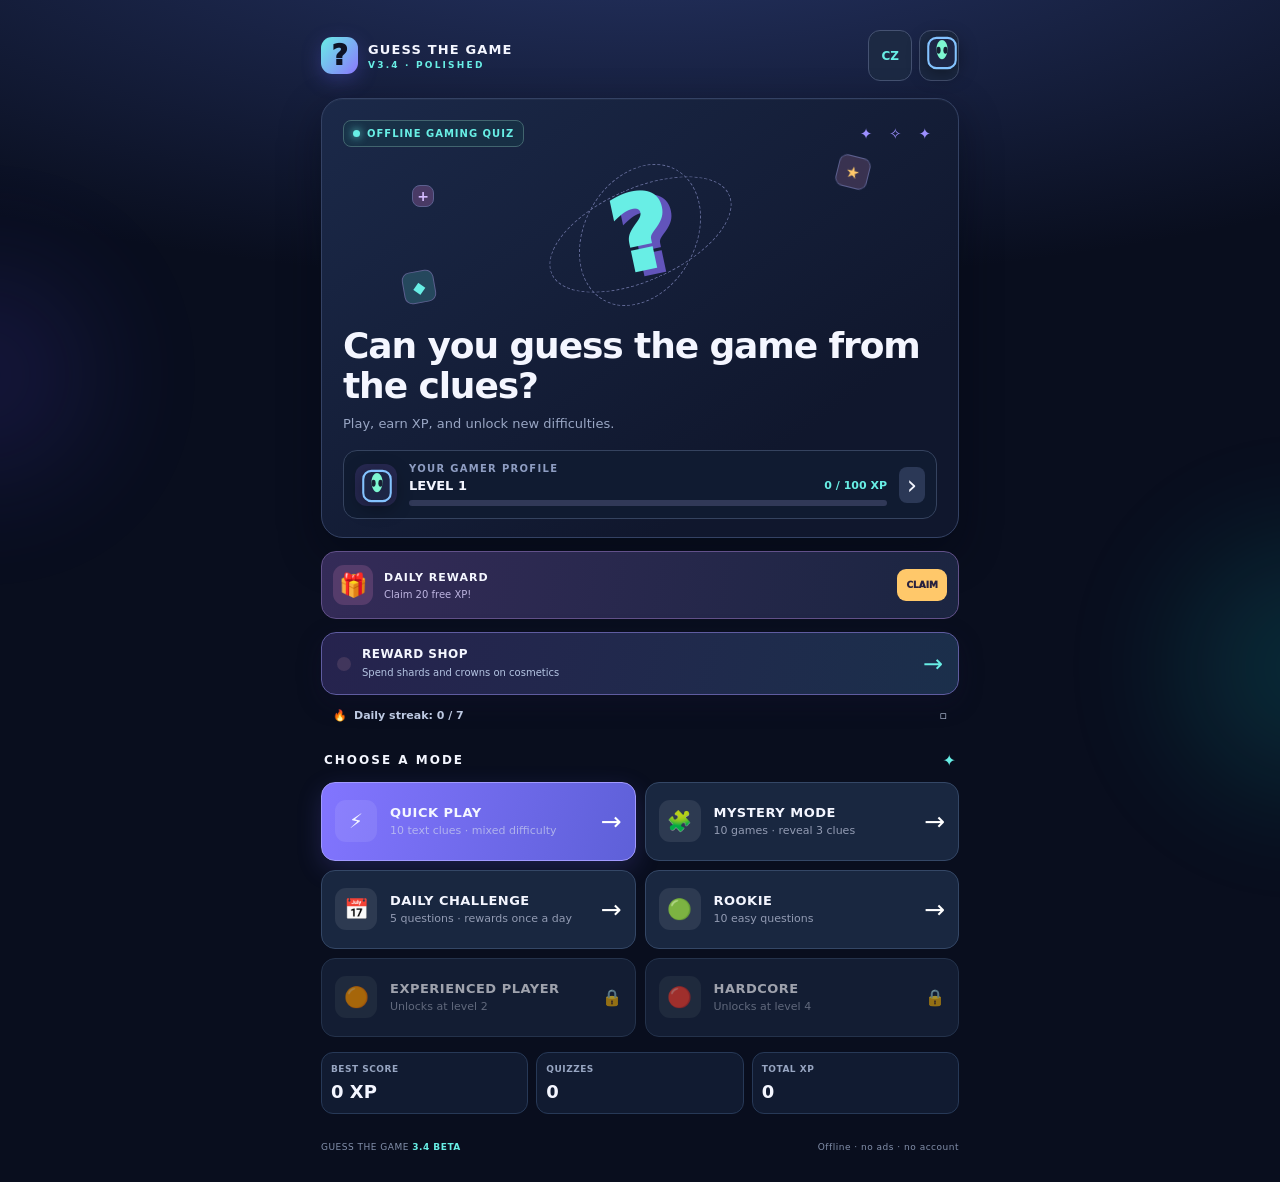
==== commit b02504a1: "Release Guess the Game 3.4: quiz QA, distinct Mystery hints, anti-farming and reward balance" ====
--- a/index.html
+++ b/index.html
@@ -5,7 +5,7 @@
   <meta name="viewport" content="width=device-width,initial-scale=1,viewport-fit=cover">
   <meta name="theme-color" content="#090e1e">
   <meta name="description" content="Guess the Game — offline mobile gaming quiz">
-  <title>Guess the Game 3.3 — Visual Rewards Update</title>
+  <title>Guess the Game 3.4 — Polish Update</title>
   <link rel="icon" type="image/svg+xml" href="data:image/svg+xml,%3Csvg%20xmlns%3D%22http%3A%2F%2Fwww.w3.org%2F2000%2Fsvg%22%20width%3D%22512%22%20height%3D%22512%22%20viewBox%3D%220%200%20108%20108%22%3E%3Cdefs%3E%3ClinearGradient%20id%3D%22bg%22%20x1%3D%220%22%20y1%3D%220%22%20x2%3D%221%22%20y2%3D%221%22%3E%3Cstop%20stop-color%3D%22%23253b71%22%2F%3E%3Cstop%20offset%3D%221%22%20stop-color%3D%22%2315182d%22%2F%3E%3C%2FlinearGradient%3E%3C%2Fdefs%3E%3Crect%20width%3D%22108%22%20height%3D%22108%22%20rx%3D%2225%22%20fill%3D%22url%28%23bg%29%22%2F%3E%3Cpath%20d%3D%22M34%2038c2-23%2039-23%2041%200%201%2017-20%2020-20%2031%22%20fill%3D%22none%22%20stroke%3D%22%2368eee5%22%20stroke-width%3D%2211%22%20stroke-linecap%3D%22round%22%2F%3E%3Ccircle%20cx%3D%2255%22%20cy%3D%2286%22%20r%3D%226.5%22%20fill%3D%22%23ffc86a%22%2F%3E%3Cpath%20d%3D%22M17%2023h13M23.5%2016v14%22%20stroke%3D%22%23ae95ff%22%20stroke-width%3D%225%22%20stroke-linecap%3D%22round%22%2F%3E%3Ccircle%20cx%3D%2284%22%20cy%3D%2280%22%20r%3D%225%22%20fill%3D%22%238c78ff%22%2F%3E%3C%2Fsvg%3E">
   <link rel="manifest" href="site.webmanifest">
   <style>
@@ -95,7 +95,7 @@
   <div class="ambient ambient-a"></div><div class="ambient ambient-b"></div>
   <div class="app">
     <header class="topbar">
-      <button class="logo" id="logoHome" type="button" aria-label="Home"><span class="logo-symbol">?</span><span><b>GUESS THE GAME</b><small>V3.3 · VISUALS</small></span></button>
+      <button class="logo" id="logoHome" type="button" aria-label="Home"><span class="logo-symbol">?</span><span><b>GUESS THE GAME</b><small>V3.4 · POLISHED</small></span></button>
       <div class="top-actions"><button id="langToggle" class="pill" type="button" aria-label="Switch language">EN</button><button id="profileTop" class="avatar" type="button" aria-label="Profile">👾</button></div>
     </header>
 
@@ -184,12 +184,12 @@
       <div id="avatarItems" class="shop-grid"></div>
     </main>
 
-    <footer><span>GUESS THE GAME <b>3.3 BETA</b></span><span data-i18n="footer">Offline · bez reklam · bez účtu</span></footer>
+    <footer><span>GUESS THE GAME <b>3.4 BETA</b></span><span data-i18n="footer">Offline · bez reklam · bez účtu</span></footer>
   </div>
   <div id="toast" class="toast hidden" role="status"></div><div id="achievementLayer"></div><div id="sparkles" class="sparkles" aria-hidden="true"></div>
   <script>
 /* Original bilingual text clues. No game art or screenshots. */
-window.GTG_QUESTIONS = [{"id":"q001","difficulty":"easy","answer":"Super Mario Bros.","wrong":["Sonic the Hedgehog","Crash Bandicoot","Rayman"],"cs":"Instalatér v červené čepici zachraňuje princeznu v Houbovém království.","en":"A plumber in a red cap rescues a princess in the Mushroom Kingdom.","hintCs":"Hledej na konzolích Nintendo.","hintEn":"Think of Nintendo consoles.","genre":"platform","cluesCs":["Začalo to na konzolích Nintendo a změnilo to plošinovky.","Instalatér v červené čepici zachraňuje princeznu v Houbovém království.","Hledej na konzolích Nintendo."],"cluesEn":["It began on Nintendo hardware and changed platform games.","A plumber in a red cap rescues a princess in the Mushroom Kingdom.","Think of Nintendo consoles."]},{"id":"q002","difficulty":"easy","answer":"Minecraft","wrong":["Terraria","Roblox","Dragon Quest Builders"],"cs":"Těžíš kostky, vyrábíš nástroje a v noci se vyhýbáš creeperům.","en":"Mine blocks, craft tools, and watch out for creepers at night.","hintCs":"Svět je složený z bloků.","hintEn":"The world is made of blocks.","genre":"adventure","cluesCs":["Pravidla světa jsou jednoduchá: všechno můžeš rozebrat a znovu postavit.","Těžíš kostky, vyrábíš nástroje a v noci se vyhýbáš creeperům.","Svět je složený z bloků."],"cluesEn":["The world follows a simple rule: almost everything can be rebuilt.","Mine blocks, craft tools, and watch out for creepers at night.","The world is made of blocks."]},{"id":"q003","difficulty":"easy","answer":"Grand Theft Auto V","wrong":["Watch Dogs 2","Saints Row IV","Mafia III"],"cs":"Los Santos, tři hratelní protagonisté a velké loupeže.","en":"Los Santos, three playable protagonists, and big heists.","hintCs":"Jedním z hrdinů je Trevor.","hintEn":"One protagonist is Trevor.","genre":"adventure","cluesCs":["Příběh tě zavede do světa plného nebezpečných rozhodnutí.","Los Santos, tři hratelní protagonisté a velké loupeže.","Jedním z hrdinů je Trevor."],"cluesEn":["The story takes you into a world of difficult decisions.","Los Santos, three playable protagonists, and big heists.","One protagonist is Trevor."]},{"id":"q004","difficulty":"easy","answer":"The Witcher 3: Wild Hunt","wrong":["The Elder Scrolls V: Skyrim","Dragon Age: Inquisition","Kingdom Come: Deliverance"],"cs":"Bělovlasý lovec monster hledá Ciri a bojuje s Divokým honem.","en":"A white-haired monster hunter searches for Ciri and faces the Wild Hunt.","hintCs":"Hrdinovi se říká Geralt z Rivie.","hintEn":"The hero is Geralt of Rivia.","genre":"rpg","cluesCs":["Lovec příšer řeší nejen zakázky, ale i rodinné pouto.","Bělovlasý lovec monster hledá Ciri a bojuje s Divokým honem.","Hrdinovi se říká Geralt z Rivie."],"cluesEn":["A monster hunter balances contracts and family ties.","A white-haired monster hunter searches for Ciri and faces the Wild Hunt.","The hero is Geralt of Rivia."]},{"id":"q005","difficulty":"easy","answer":"God of War (2018)","wrong":["Assassin’s Creed Valhalla","Hellblade: Senua’s Sacrifice","Immortals Fenyx Rising"],"cs":"Bývalý řecký bůh války putuje se synem Atreem severskou mytologií.","en":"A former Greek god of war travels with his son Atreus through Norse mythology.","hintCs":"Jeho zbraní je sekera Leviathan.","hintEn":"His weapon is the Leviathan Axe.","genre":"adventure","cluesCs":["Dávná minulost hrdiny ovlivňuje vztah otce a syna.","Bývalý řecký bůh války putuje se synem Atreem severskou mytologií.","Jeho zbraní je sekera Leviathan."],"cluesEn":["A hero’s violent past shapes a father-and-son relationship.","A former Greek god of war travels with his son Atreus through Norse mythology.","His weapon is the Leviathan Axe."]},{"id":"q006","difficulty":"easy","answer":"Sonic the Hedgehog","wrong":["Crash Bandicoot","Super Mario Bros.","Spyro the Dragon"],"cs":"Modrý ježek sbírá zlaté kruhy a běhá obrovskou rychlostí.","en":"A blue hedgehog collects golden rings and runs at incredible speed.","hintCs":"Nepřítelem je doktor Eggman.","hintEn":"The villain is Dr. Eggman.","genre":"platform","cluesCs":["Jde o rychlost a sbírání předmětů při běhu krajinou.","Modrý ježek sbírá zlaté kruhy a běhá obrovskou rychlostí.","Nepřítelem je doktor Eggman."],"cluesEn":["Speed and collecting items while racing through levels are central.","A blue hedgehog collects golden rings and runs at incredible speed.","The villain is Dr. Eggman."]},{"id":"q007","difficulty":"easy","answer":"Tomb Raider","wrong":["Uncharted","Horizon Zero Dawn","Prince of Persia"],"cs":"Archeoložka Lara Croft prozkoumává starověké hrobky.","en":"Archaeologist Lara Croft explores ancient tombs.","hintCs":"Hrdinka má často dva pistole.","hintEn":"The heroine is often associated with dual pistols.","genre":"adventure","cluesCs":["Příběh tě zavede do světa plného nebezpečných rozhodnutí.","Archeoložka Lara Croft prozkoumává starověké hrobky.","Hrdinka má často dva pistole."],"cluesEn":["The story takes you into a world of difficult decisions.","Archaeologist Lara Croft explores ancient tombs.","The heroine is often associated with dual pistols."]},{"id":"q008","difficulty":"easy","answer":"Portal","wrong":["The Talos Principle","Superliminal","Quantum Conundrum"],"cs":"V laboratoři Aperture Science řešíš hádanky pomocí dvou propojených otvorů.","en":"At Aperture Science, you solve puzzles using two connected openings.","hintCs":"Dohlíží na tebe GLaDOS.","hintEn":"GLaDOS is watching you.","genre":"puzzle","cluesCs":["Překážkou není nepřítel, ale samotná geometrie prostoru.","V laboratoři Aperture Science řešíš hádanky pomocí dvou propojených otvorů.","Dohlíží na tebe GLaDOS."],"cluesEn":["The main obstacle is not an enemy but the geometry of space.","At Aperture Science, you solve puzzles using two connected openings.","GLaDOS is watching you."]},{"id":"q009","difficulty":"easy","answer":"Halo: Combat Evolved","wrong":["Destiny","Gears of War","Killzone"],"cs":"Sparťan Master Chief bojuje s Covenantem po ztroskotání na kruhovém světě.","en":"Spartan Master Chief fights the Covenant after crashing on a ring-shaped world.","hintCs":"Master Chief nosí zelené brnění.","hintEn":"Master Chief wears green armor.","genre":"shooter","cluesCs":["Napětí vytvářejí nebezpečné střety s protivníky.","Sparťan Master Chief bojuje s Covenantem po ztroskotání na kruhovém světě.","Master Chief nosí zelené brnění."],"cluesEn":["Tension comes from dangerous encounters with opponents.","Spartan Master Chief fights the Covenant after crashing on a ring-shaped world.","Master Chief wears green armor."]},{"id":"q010","difficulty":"easy","answer":"The Last of Us","wrong":["Days Gone","Dying Light","State of Decay"],"cs":"Joel doprovází Ellie světem zasaženým houbovou nákazou.","en":"Joel escorts Ellie through a world devastated by a fungal outbreak.","hintCs":"Nebezpeční nakažení vydávají cvakavé zvuky.","hintEn":"Some infected enemies make clicking sounds.","genre":"adventure","cluesCs":["Příběh tě zavede do světa plného nebezpečných rozhodnutí.","Joel doprovází Ellie světem zasaženým houbovou nákazou.","Nebezpeční nakažení vydávají cvakavé zvuky."],"cluesEn":["The story takes you into a world of difficult decisions.","Joel escorts Ellie through a world devastated by a fungal outbreak.","Some infected enemies make clicking sounds."]},{"id":"q011","difficulty":"easy","answer":"Cyberpunk 2077","wrong":["Deus Ex: Mankind Divided","Watch Dogs: Legion","The Ascent"],"cs":"Žoldák jménem V se snaží přežít v futuristickém Night City.","en":"A mercenary named V fights to survive in futuristic Night City.","hintCs":"V hlavě hrdiny se objevuje Johnny Silverhand.","hintEn":"Johnny Silverhand appears inside the protagonist’s head.","genre":"adventure","cluesCs":["Významnou roli tu hraje průzkum světa a postup příběhem.","Žoldák jménem V se snaží přežít v futuristickém Night City.","V hlavě hrdiny se objevuje Johnny Silverhand."],"cluesEn":["Exploration and story progression play an important role.","A mercenary named V fights to survive in futuristic Night City.","Johnny Silverhand appears inside the protagonist’s head."]},{"id":"q012","difficulty":"easy","answer":"Pokémon Red","wrong":["Digimon World","Yo-kai Watch","Monster Rancher"],"cs":"Trenér chytá kapesní příšerky do Poké Ballů a získává odznaky v Kantu.","en":"A trainer catches creatures in Poké Balls and earns badges in Kanto.","hintCs":"Začínáš s Bulbasaurem, Charmanderem nebo Squirtlem.","hintEn":"Choose Bulbasaur, Charmander, or Squirtle at the start.","genre":"adventure","cluesCs":["Příběh tě zavede do světa plného nebezpečných rozhodnutí.","Trenér chytá kapesní příšerky do Poké Ballů a získává odznaky v Kantu.","Začínáš s Bulbasaurem, Charmanderem nebo Squirtlem."],"cluesEn":["The story takes you into a world of difficult decisions.","A trainer catches creatures in Poké Balls and earns badges in Kanto.","Choose Bulbasaur, Charmander, or Squirtle at the start."]},{"id":"q013","difficulty":"easy","answer":"Tekken 3","wrong":["Mortal Kombat 4","Virtua Fighter 3","Street Fighter Alpha 3"],"cs":"Bojovka s Jinem Kazamou, Hwoarangem a medvědem Kumou.","en":"A fighting game featuring Jin Kazama, Hwoarang, and Kuma the bear.","hintCs":"Třetí hlavní díl série od Namca pro PS1.","hintEn":"The third main entry from Namco on PS1.","genre":"fighter","cluesCs":["Proti sobě stojí soupeři v přímých soubojích.","Bojovka s Jinem Kazamou, Hwoarangem a medvědem Kumou.","Třetí hlavní díl série od Namca pro PS1."],"cluesEn":["Opponents face off in direct combat.","A fighting game featuring Jin Kazama, Hwoarang, and Kuma the bear.","The third main entry from Namco on PS1."]},{"id":"q014","difficulty":"easy","answer":"Ghost of Tsushima","wrong":["Sekiro: Shadows Die Twice","Nioh 2","Rise of the Ronin"],"cs":"Samuraj Jin Sakai brání ostrov před mongolskou invazí.","en":"Samurai Jin Sakai defends his island from a Mongol invasion.","hintCs":"Vítr tě navádí k cíli.","hintEn":"The wind guides you to your destination.","genre":"adventure","cluesCs":["Významnou roli tu hraje průzkum světa a postup příběhem.","Samuraj Jin Sakai brání ostrov před mongolskou invazí.","Vítr tě navádí k cíli."],"cluesEn":["Exploration and story progression play an important role.","Samurai Jin Sakai defends his island from a Mongol invasion.","The wind guides you to your destination."]},{"id":"q015","difficulty":"easy","answer":"Red Dead Redemption 2","wrong":["Call of Juarez: Gunslinger","Gun","Red Dead Revolver"],"cs":"Arthur Morgan cestuje s gangem Dutche van der Lindeho na konci Divokého západu.","en":"Arthur Morgan rides with Dutch van der Linde’s gang at the end of the Wild West.","hintCs":"Vydalo Rockstar Games.","hintEn":"It was published by Rockstar Games.","genre":"adventure","cluesCs":["Divoký západ se pomalu mění a éra psanců končí.","Arthur Morgan cestuje s gangem Dutche van der Lindeho na konci Divokého západu.","Vydalo Rockstar Games."],"cluesEn":["The Wild West is changing and the outlaw era is ending.","Arthur Morgan rides with Dutch van der Linde’s gang at the end of the Wild West.","It was published by Rockstar Games."]},{"id":"q016","difficulty":"easy","answer":"Fallout 3","wrong":["Metro 2033","S.T.A.L.K.E.R.: Shadow of Chernobyl","Wasteland 3"],"cs":"Obyvatel Vaultu 101 vyjde do radioaktivní pustiny kolem Washingtonu.","en":"A resident of Vault 101 enters the radioactive wasteland around Washington, D.C.","hintCs":"Tvůj přenosný počítač se jmenuje Pip-Boy.","hintEn":"You carry a Pip-Boy on your wrist.","genre":"rpg","cluesCs":["Na cestě tě čekají výrazné postavy a spletitý příběh.","Obyvatel Vaultu 101 vyjde do radioaktivní pustiny kolem Washingtonu.","Tvůj přenosný počítač se jmenuje Pip-Boy."],"cluesEn":["Memorable characters and a layered story await you.","A resident of Vault 101 enters the radioactive wasteland around Washington, D.C.","You carry a Pip-Boy on your wrist."]},{"id":"q017","difficulty":"easy","answer":"The Legend of Zelda: Breath of the Wild","wrong":["Genshin Impact","Immortals Fenyx Rising","Elden Ring"],"cs":"Link se probudí po dlouhém spánku a otevřený Hyrule objevuje i s kluzákem.","en":"Link wakes after a long sleep and explores open-world Hyrule with a paraglider.","hintCs":"Byla to startovní hra pro Nintendo Switch.","hintEn":"It launched alongside the Nintendo Switch.","genre":"adventure","cluesCs":["Významnou roli tu hraje průzkum světa a postup příběhem.","Link se probudí po dlouhém spánku a otevřený Hyrule objevuje i s kluzákem.","Byla to startovní hra pro Nintendo Switch."],"cluesEn":["Exploration and story progression play an important role.","Link wakes after a long sleep and explores open-world Hyrule with a paraglider.","It launched alongside the Nintendo Switch."]},{"id":"q018","difficulty":"easy","answer":"Among Us","wrong":["Goose Goose Duck","Project Winter","Town of Salem"],"cs":"Členové posádky plní úkoly, zatímco podvodník sabotuje loď.","en":"Crewmates complete tasks while an impostor sabotages the ship.","hintCs":"Hráči svolávají nouzové schůze.","hintEn":"Players call emergency meetings.","genre":"simulation","cluesCs":["Místo velkých bitev tu záleží na každodenních rozhodnutích.","Členové posádky plní úkoly, zatímco podvodník sabotuje loď.","Hráči svolávají nouzové schůze."],"cluesEn":["Everyday decisions matter more here than huge battles.","Crewmates complete tasks while an impostor sabotages the ship.","Players call emergency meetings."]},{"id":"q019","difficulty":"easy","answer":"Forza Horizon 5","wrong":["The Crew Motorfest","Need for Speed Heat","Test Drive Unlimited Solar Crown"],"cs":"Festival otevřených automobilových závodů se tentokrát koná v Mexiku.","en":"An open-world racing festival takes place in Mexico.","hintCs":"Patří mezi exkluzivní automobilové série Xboxu.","hintEn":"It is part of Xbox’s signature racing series.","genre":"racing","cluesCs":["Tady vyhrává ten, kdo správně zvládne rychlost a trať.","Festival otevřených automobilových závodů se tentokrát koná v Mexiku.","Patří mezi exkluzivní automobilové série Xboxu."],"cluesEn":["Here, speed and mastery of the track matter.","An open-world racing festival takes place in Mexico.","It is part of Xbox’s signature racing series."]},{"id":"q020","difficulty":"easy","answer":"DOOM (1993)","wrong":["Quake","Duke Nukem 3D","Wolfenstein 3D"],"cs":"Mariňák na Marsu likviduje démony v legendární FPS z roku 1993.","en":"A space marine fights demons on Mars in a landmark 1993 FPS.","hintCs":"Vyvinulo id Software.","hintEn":"Developed by id Software.","genre":"shooter","cluesCs":["Rychlé reakce a taktika rozhodují v ozbrojených střetech.","Mariňák na Marsu likviduje démony v legendární FPS z roku 1993.","Vyvinulo id Software."],"cluesEn":["Quick reactions and tactics matter in armed encounters.","A space marine fights demons on Mars in a landmark 1993 FPS.","Developed by id Software."]},{"id":"q021","difficulty":"medium","answer":"Metal Gear Solid","wrong":["Splinter Cell","Syphon Filter","Hitman: Codename 47"],"cs":"Solid Snake proniká na ostrov Shadow Moses, kde teroristé drží jadernou zbraň.","en":"Solid Snake infiltrates Shadow Moses, where terrorists control a nuclear weapon.","hintCs":"Velitel Foxhoundu má přezdívku Liquid Snake.","hintEn":"A FOXHOUND leader is known as Liquid Snake.","genre":"adventure","cluesCs":["Nenápadnost je důležitější než přímá přestřelka.","Solid Snake proniká na ostrov Shadow Moses, kde teroristé drží jadernou zbraň.","Velitel Foxhoundu má přezdívku Liquid Snake."],"cluesEn":["Stealth matters more than a direct gunfight.","Solid Snake infiltrates Shadow Moses, where terrorists control a nuclear weapon.","A FOXHOUND leader is known as Liquid Snake."]},{"id":"q022","difficulty":"medium","answer":"Life Is Strange","wrong":["Tell Me Why","Beyond: Two Souls","The Walking Dead: Season One"],"cs":"Studentka fotografie Max může vracet čas a snaží se pomoct Chloe.","en":"Photography student Max can rewind time and tries to help Chloe.","hintCs":"Děj se odehrává v Arcadia Bay.","hintEn":"The story takes place in Arcadia Bay.","genre":"adventure","cluesCs":["Obyčejný školní život naruší nečekaná schopnost.","Studentka fotografie Max může vracet čas a snaží se pomoct Chloe.","Děj se odehrává v Arcadia Bay."],"cluesEn":["An unexpected power disrupts an ordinary school life.","Photography student Max can rewind time and tries to help Chloe.","The story takes place in Arcadia Bay."]},{"id":"q023","difficulty":"medium","answer":"Prince of Persia: The Sands of Time","wrong":["Prince of Persia: Warrior Within","Assassin’s Creed","Enslaved: Odyssey to the West"],"cs":"Princ ovládá Dýku času a snaží se napravit katastrofu způsobenou Písky času.","en":"A prince uses the Dagger of Time to undo a catastrophe caused by the Sands of Time.","hintCs":"Hra vyšla v roce 2003.","hintEn":"The game launched in 2003.","genre":"adventure","cluesCs":["Významnou roli tu hraje průzkum světa a postup příběhem.","Princ ovládá Dýku času a snaží se napravit katastrofu způsobenou Písky času.","Hra vyšla v roce 2003."],"cluesEn":["Exploration and story progression play an important role.","A prince uses the Dagger of Time to undo a catastrophe caused by the Sands of Time.","The game launched in 2003."]},{"id":"q024","difficulty":"medium","answer":"Mirror’s Edge","wrong":["Remember Me","Dying Light","Ghostrunner"],"cs":"Poslíček Faith utíká po střechách bíle laděného města z pohledu první osoby.","en":"Runner Faith sprints across the rooftops of a white city in first person.","hintCs":"Červené objekty naznačují cestu.","hintEn":"Red objects guide your route.","genre":"adventure","cluesCs":["Pohyb je zde skoro důležitější než samotný souboj.","Poslíček Faith utíká po střechách bíle laděného města z pohledu první osoby.","Červené objekty naznačují cestu."],"cluesEn":["Movement matters nearly as much as the actual confrontation.","Runner Faith sprints across the rooftops of a white city in first person.","Red objects guide your route."]},{"id":"q025","difficulty":"medium","answer":"BioShock","wrong":["Prey (2017)","Dishonored","Deus Ex: Human Revolution"],"cs":"Utopické podmořské město Rapture se změnilo v noční můru.","en":"The utopian underwater city of Rapture has become a nightmare.","hintCs":"Narazíš na Big Daddies.","hintEn":"You encounter Big Daddies.","genre":"horror","cluesCs":["Při průzkumu je často důležitější přežít než bojovat.","Utopické podmořské město Rapture se změnilo v noční můru.","Narazíš na Big Daddies."],"cluesEn":["Survival may matter more than fighting as you explore.","The utopian underwater city of Rapture has become a nightmare.","You encounter Big Daddies."]},{"id":"q026","difficulty":"medium","answer":"L.A. Noire","wrong":["Mafia II","The Saboteur","Sleeping Dogs"],"cs":"Detektiv Cole Phelps vyslýchá svědky a řeší zločiny v Los Angeles roku 1947.","en":"Detective Cole Phelps interviews witnesses and solves crimes in 1947 Los Angeles.","hintCs":"Hra výrazně pracuje s mimikou obličejů.","hintEn":"The game heavily emphasizes facial performances.","genre":"adventure","cluesCs":["Významnou roli tu hraje průzkum světa a postup příběhem.","Detektiv Cole Phelps vyslýchá svědky a řeší zločiny v Los Angeles roku 1947.","Hra výrazně pracuje s mimikou obličejů."],"cluesEn":["Exploration and story progression play an important role.","Detective Cole Phelps interviews witnesses and solves crimes in 1947 Los Angeles.","The game heavily emphasizes facial performances."]},{"id":"q027","difficulty":"medium","answer":"A Plague Tale: Innocence","wrong":["Hellblade: Senua’s Sacrifice","The Last of Us","Bramble: The Mountain King"],"cs":"Amicia chrání mladšího bratra Huga v zemi sužované morem a krysami.","en":"Amicia protects her younger brother Hugo in a land plagued by rats.","hintCs":"Děj se odehrává ve středověké Francii.","hintEn":"Set in medieval France.","genre":"adventure","cluesCs":["Příběh tě zavede do světa plného nebezpečných rozhodnutí.","Amicia chrání mladšího bratra Huga v zemi sužované morem a krysami.","Děj se odehrává ve středověké Francii."],"cluesEn":["The story takes you into a world of difficult decisions.","Amicia protects her younger brother Hugo in a land plagued by rats.","Set in medieval France."]},{"id":"q028","difficulty":"medium","answer":"Outer Wilds","wrong":["The Forgotten City","No Man’s Sky","Subnautica"],"cs":"Prozkoumáváš malou sluneční soustavu a každých 22 minut se čas vrací zpátky.","en":"Explore a small solar system where time resets every 22 minutes.","hintCs":"Jde o dobrodružství společnosti Mobius Digital.","hintEn":"An adventure by Mobius Digital.","genre":"adventure","cluesCs":["Při průzkumu vesmíru je nejvzácnější surovinou čas.","Prozkoumáváš malou sluneční soustavu a každých 22 minut se čas vrací zpátky.","Jde o dobrodružství společnosti Mobius Digital."],"cluesEn":["When exploring space, time is the scarcest resource.","Explore a small solar system where time resets every 22 minutes.","An adventure by Mobius Digital."]},{"id":"q029","difficulty":"medium","answer":"It Takes Two","wrong":["Brothers: A Tale of Two Sons","Unravel Two","A Way Out"],"cs":"Manželé Cody a May se promění v panenky a musí spolupracovat.","en":"Married couple Cody and May become dolls and must work together.","hintCs":"Hraje se pouze kooperativně ve dvou.","hintEn":"It requires two players in co-op.","genre":"adventure","cluesCs":["Významnou roli tu hraje průzkum světa a postup příběhem.","Manželé Cody a May se promění v panenky a musí spolupracovat.","Hraje se pouze kooperativně ve dvou."],"cluesEn":["Exploration and story progression play an important role.","Married couple Cody and May become dolls and must work together.","It requires two players in co-op."]},{"id":"q030","difficulty":"medium","answer":"Undertale","wrong":["Omori","EarthBound","Deltarune"],"cs":"V podzemí potkáváš příšery a můžeš projít hrou bez jejich zabíjení.","en":"Underground monsters can be spared; you may finish without killing them.","hintCs":"Jednu z postav tvoří kostlivec Sans.","hintEn":"One of the characters is Sans the skeleton.","genre":"rpg","cluesCs":["Na cestě tě čekají výrazné postavy a spletitý příběh.","V podzemí potkáváš příšery a můžeš projít hrou bez jejich zabíjení.","Jednu z postav tvoří kostlivec Sans."],"cluesEn":["Memorable characters and a layered story await you.","Underground monsters can be spared; you may finish without killing them.","One of the characters is Sans the skeleton."]},{"id":"q031","difficulty":"medium","answer":"Hollow Knight","wrong":["Ori and the Blind Forest","Dead Cells","Blasphemous"],"cs":"Malý rytíř prozkoumává podzemní království Hallownest.","en":"A small knight explores the underground kingdom of Hallownest.","hintCs":"Herní svět obývá hmyz.","hintEn":"Its inhabitants are insects.","genre":"platform","cluesCs":["Hlavní výzvou jsou překážky, přesné načasování a pohyb.","Malý rytíř prozkoumává podzemní království Hallownest.","Herní svět obývá hmyz."],"cluesEn":["Movement, timing and obstacles are at the heart of this game.","A small knight explores the underground kingdom of Hallownest.","Its inhabitants are insects."]},{"id":"q032","difficulty":"medium","answer":"Firewatch","wrong":["Gone Home","Everybody’s Gone to the Rapture","The Vanishing of Ethan Carter"],"cs":"Henry hlídá lesní požáry a přes vysílačku mluví s Delilah.","en":"Henry watches for wildfires and talks to Delilah over the radio.","hintCs":"Většina děje se odehrává ve Wyomingu.","hintEn":"Most of the game takes place in Wyoming.","genre":"indie","cluesCs":["Samota v divočině a rozhovory přes vysílačku.","Henry hlídá lesní požáry a přes vysílačku mluví s Delilah.","Většina děje se odehrává ve Wyomingu."],"cluesEn":["Isolation in the wilderness and conversations over radio.","Henry watches for wildfires and talks to Delilah over the radio.","Most of the game takes place in Wyoming."]},{"id":"q033","difficulty":"medium","answer":"Alan Wake","wrong":["Control","The Evil Within","Silent Hill: Downpour"],"cs":"Spisovatel hledá zmizelou manželku v Bright Falls a světlem oslabuje nepřátele.","en":"A writer searches for his missing wife in Bright Falls and weakens enemies with light.","hintCs":"Svítilna je nezbytnou součástí boje.","hintEn":"A flashlight is essential in combat.","genre":"horror","cluesCs":["Při průzkumu je často důležitější přežít než bojovat.","Spisovatel hledá zmizelou manželku v Bright Falls a světlem oslabuje nepřátele.","Svítilna je nezbytnou součástí boje."],"cluesEn":["Survival may matter more than fighting as you explore.","A writer searches for his missing wife in Bright Falls and weakens enemies with light.","A flashlight is essential in combat."]},{"id":"q034","difficulty":"medium","answer":"Hitman: Blood Money","wrong":["Splinter Cell: Conviction","Dishonored","Death to Spies"],"cs":"Nájemný zabiják s čárovým kódem na zátylku plní kontrakty a může inscenovat nehody.","en":"A contract killer with a barcode on his neck can stage accidents.","hintCs":"Hrdina je Agent 47.","hintEn":"The protagonist is Agent 47.","genre":"adventure","cluesCs":["Příběh tě zavede do světa plného nebezpečných rozhodnutí.","Nájemný zabiják s čárovým kódem na zátylku plní kontrakty a může inscenovat nehody.","Hrdina je Agent 47."],"cluesEn":["The story takes you into a world of difficult decisions.","A contract killer with a barcode on his neck can stage accidents.","The protagonist is Agent 47."]},{"id":"q035","difficulty":"medium","answer":"NieR: Automata","wrong":["Bayonetta","Astral Chain","Scarlet Nexus"],"cs":"Androidi 2B a 9S bojují za lidstvo proti strojům.","en":"Androids 2B and 9S fight machines on humanity’s behalf.","hintCs":"Vytvořilo PlatinumGames.","hintEn":"Developed by PlatinumGames.","genre":"rpg","cluesCs":["Hráč se vydává na dlouhou cestu s mnoha překážkami.","Androidi 2B a 9S bojují za lidstvo proti strojům.","Vytvořilo PlatinumGames."],"cluesEn":["The player embarks on a long journey with many obstacles.","Androids 2B and 9S fight machines on humanity’s behalf.","Developed by PlatinumGames."]},{"id":"q036","difficulty":"medium","answer":"Papers, Please","wrong":["Not Tonight","Beholder","This Is the Police"],"cs":"Na hraničním přechodu Arstotzky kontroluješ pasy a rozhoduješ, koho pustíš dál.","en":"At an Arstotzkan border checkpoint, you inspect passports.","hintCs":"Sláva Arstotzce!","hintEn":"Glory to Arstotzka!","genre":"puzzle","cluesCs":["Hrdinství může spočívat i ve správně vyplněném formuláři.","Na hraničním přechodu Arstotzky kontroluješ pasy a rozhoduješ, koho pustíš dál.","Sláva Arstotzce!"],"cluesEn":["Heroism may involve correctly processing a form.","At an Arstotzkan border checkpoint, you inspect passports.","Glory to Arstotzka!"]},{"id":"q037","difficulty":"medium","answer":"Dying Light","wrong":["Dead Island","Days Gone","State of Decay 2"],"cs":"V karanténním městě Harran kombinuješ parkour s přežíváním mezi nakaženými.","en":"In quarantined Harran, parkour helps you survive among the infected.","hintCs":"Za tmy se objeví mnohem nebezpečnější nepřátelé.","hintEn":"Night brings more dangerous enemies.","genre":"shooter","cluesCs":["Napětí vytvářejí nebezpečné střety s protivníky.","V karanténním městě Harran kombinuješ parkour s přežíváním mezi nakaženými.","Za tmy se objeví mnohem nebezpečnější nepřátelé."],"cluesEn":["Tension comes from dangerous encounters with opponents.","In quarantined Harran, parkour helps you survive among the infected.","Night brings more dangerous enemies."]},{"id":"q038","difficulty":"medium","answer":"Mafia (2002)","wrong":["The Godfather: The Game","Mafia II","L.A. Noire"],"cs":"Taxikář Tommy Angelo se zaplete s mafiánskou rodinou Salieriů v Lost Heaven.","en":"Taxi driver Tommy Angelo becomes involved with the Salieri crime family in Lost Heaven.","hintCs":"Původní česká hra od Illusion Softworks.","hintEn":"The original Czech game by Illusion Softworks.","genre":"adventure","cluesCs":["Významnou roli tu hraje průzkum světa a postup příběhem.","Taxikář Tommy Angelo se zaplete s mafiánskou rodinou Salieriů v Lost Heaven.","Původní česká hra od Illusion Softworks."],"cluesEn":["Exploration and story progression play an important role.","Taxi driver Tommy Angelo becomes involved with the Salieri crime family in Lost Heaven.","The original Czech game by Illusion Softworks."]},{"id":"q039","difficulty":"hard","answer":"Fahrenheit (Indigo Prophecy)","wrong":["Heavy Rain","The Sinking City","The Wolf Among Us"],"cs":"Lucas Kane se po záhadné vraždě v restauraci snaží zjistit, co ovládlo jeho tělo.","en":"Lucas Kane investigates a mysterious diner murder after losing control of his body.","hintCs":"Hru vytvořilo Quantic Dream před Heavy Rain.","hintEn":"Made by Quantic Dream before Heavy Rain.","genre":"indie","cluesCs":["V centru stojí neobvyklý způsob vyprávění či hraní.","Lucas Kane se po záhadné vraždě v restauraci snaží zjistit, co ovládlo jeho tělo.","Hru vytvořilo Quantic Dream před Heavy Rain."],"cluesEn":["An unusual way of telling a story or playing takes center stage.","Lucas Kane investigates a mysterious diner murder after losing control of his body.","Made by Quantic Dream before Heavy Rain."]},{"id":"q040","difficulty":"hard","answer":"The Great Escape (2003)","wrong":["Prisoner of War","The Saboteur","Commandos 2"],"cs":"Akční adventura podle filmu o útěku spojeneckých válečných zajatců za druhé světové války.","en":"An action-adventure based on a film about Allied POWs escaping during World War II.","hintCs":"Film proslavil Steve McQueen.","hintEn":"The film famously starred Steve McQueen.","genre":"adventure","cluesCs":["Příběh tě zavede do světa plného nebezpečných rozhodnutí.","Akční adventura podle filmu o útěku spojeneckých válečných zajatců za druhé světové války.","Film proslavil Steve McQueen."],"cluesEn":["The story takes you into a world of difficult decisions.","An action-adventure based on a film about Allied POWs escaping during World War II.","The film famously starred Steve McQueen."]},{"id":"q041","difficulty":"hard","answer":"Pursuit Force","wrong":["Driver: Parallel Lines","Burnout Revenge","The Getaway"],"cs":"Policista přeskočí za jízdy z vlastního auta na vozidlo zločinců.","en":"A police officer jumps between moving vehicles to catch criminals.","hintCs":"Vyšlo původně na PSP.","hintEn":"Originally released on PSP.","genre":"shooter","cluesCs":["Rychlé reakce a taktika rozhodují v ozbrojených střetech.","Policista přeskočí za jízdy z vlastního auta na vozidlo zločinců.","Vyšlo původně na PSP."],"cluesEn":["Quick reactions and tactics matter in armed encounters.","A police officer jumps between moving vehicles to catch criminals.","Originally released on PSP."]},{"id":"q042","difficulty":"hard","answer":"The Stanley Parable","wrong":["Superliminal","The Beginner’s Guide","Portal 2"],"cs":"Úředník v prázdné kanceláři volí cestu, zatímco vypravěč komentuje jeho rozhodnutí.","en":"An office worker chooses paths while a narrator comments on every decision.","hintCs":"Hlavní postava má číslo 427.","hintEn":"The protagonist is employee 427.","genre":"puzzle","cluesCs":["Úspěch závisí hlavně na pozorování souvislostí.","Úředník v prázdné kanceláři volí cestu, zatímco vypravěč komentuje jeho rozhodnutí.","Hlavní postava má číslo 427."],"cluesEn":["Success depends chiefly on noticing patterns and connections.","An office worker chooses paths while a narrator comments on every decision.","The protagonist is employee 427."]},{"id":"q043","difficulty":"hard","answer":"Return of the Obra Dinn","wrong":["The Case of the Golden Idol","Her Story","Paradise Killer"],"cs":"Pojišťovací inspektor vyšetřuje osudy posádky zmizelé obchodní lodi.","en":"An insurance inspector investigates the fate of a vanished ship’s crew.","hintCs":"Má výraznou jednobitovou grafiku.","hintEn":"It uses a distinctive one-bit visual style.","genre":"puzzle","cluesCs":["Osudy posádky odhaluješ z okamžiků těsně před smrtí.","Pojišťovací inspektor vyšetřuje osudy posádky zmizelé obchodní lodi.","Má výraznou jednobitovou grafiku."],"cluesEn":["You uncover a crew’s fate from moments frozen around death.","An insurance inspector investigates the fate of a vanished ship’s crew.","It uses a distinctive one-bit visual style."]},{"id":"q044","difficulty":"hard","answer":"What Remains of Edith Finch","wrong":["Gone Home","Firewatch","Dear Esther"],"cs":"Edith prochází rodinným domem a odhaluje osudy příbuzných prostřednictvím krátkých příběhů.","en":"Edith explores her family home and learns relatives’ fates through short stories.","hintCs":"Rod Finchů provází údajné prokletí.","hintEn":"The Finch family is said to be cursed.","genre":"indie","cluesCs":["Menší titul experimentuje s tím, co všechno může hra být.","Edith prochází rodinným domem a odhaluje osudy příbuzných prostřednictvím krátkých příběhů.","Rod Finchů provází údajné prokletí."],"cluesEn":["A smaller game experiments with what games can be.","Edith explores her family home and learns relatives’ fates through short stories.","The Finch family is said to be cursed."]},{"id":"q045","difficulty":"hard","answer":"Eternal Darkness: Sanity’s Requiem","wrong":["Resident Evil Zero","Fatal Frame","Silent Hill 2"],"cs":"Horor na GameCube se proslavil efekty, které předstírají chyby televize nebo hry.","en":"A GameCube horror game famous for effects that fake TV or game glitches.","hintCs":"Hra používá ukazatel příčetnosti.","hintEn":"The game features a sanity meter.","genre":"horror","cluesCs":["Při průzkumu je často důležitější přežít než bojovat.","Horor na GameCube se proslavil efekty, které předstírají chyby televize nebo hry.","Hra používá ukazatel příčetnosti."],"cluesEn":["Survival may matter more than fighting as you explore.","A GameCube horror game famous for effects that fake TV or game glitches.","The game features a sanity meter."]},{"id":"q046","difficulty":"hard","answer":"Spec Ops: The Line","wrong":["Ghost Recon: Future Soldier","Binary Domain","Army of Two: The Devil’s Cartel"],"cs":"Kapitán Walker vstupuje do písečnou bouří zničené Dubaje a čelí morálním dilematům.","en":"Captain Walker enters sandstorm-ravaged Dubai and faces moral dilemmas.","hintCs":"Děj inspirovalo Srdce temnoty.","hintEn":"The story draws inspiration from Heart of Darkness.","genre":"shooter","cluesCs":["Napětí vytvářejí nebezpečné střety s protivníky.","Kapitán Walker vstupuje do písečnou bouří zničené Dubaje a čelí morálním dilematům.","Děj inspirovalo Srdce temnoty."],"cluesEn":["Tension comes from dangerous encounters with opponents.","Captain Walker enters sandstorm-ravaged Dubai and faces moral dilemmas.","The story draws inspiration from Heart of Darkness."]},{"id":"q047","difficulty":"hard","answer":"Brothers: A Tale of Two Sons","wrong":["A Way Out","Unravel Two","The Cave"],"cs":"Dvě bratry ovládáš původně současně dvěma analogovými páčkami.","en":"Two brothers were originally controlled simultaneously using two analog sticks.","hintCs":"Vzniklo ve studiu Starbreeze.","hintEn":"Created at Starbreeze Studios.","genre":"indie","cluesCs":["Menší titul experimentuje s tím, co všechno může hra být.","Dvě bratry ovládáš původně současně dvěma analogovými páčkami.","Vzniklo ve studiu Starbreeze."],"cluesEn":["A smaller game experiments with what games can be.","Two brothers were originally controlled simultaneously using two analog sticks.","Created at Starbreeze Studios."]},{"id":"q048","difficulty":"hard","answer":"SOMA","wrong":["Observer","Amnesia: Rebirth","System Shock 2"],"cs":"V podmořském komplexu PATHOS-II řešíš otázku, co znamená lidské vědomí.","en":"At the underwater PATHOS-II facility, you confront questions of consciousness.","hintCs":"Jde o sci-fi horor od Frictional Games.","hintEn":"A sci-fi horror from Frictional Games.","genre":"horror","cluesCs":["Při průzkumu je často důležitější přežít než bojovat.","V podmořském komplexu PATHOS-II řešíš otázku, co znamená lidské vědomí.","Jde o sci-fi horor od Frictional Games."],"cluesEn":["Survival may matter more than fighting as you explore.","At the underwater PATHOS-II facility, you confront questions of consciousness.","A sci-fi horror from Frictional Games."]},{"id":"q049","difficulty":"hard","answer":"Metal Gear Rising: Revengeance","wrong":["Vanquish","Ninja Gaiden 3","Devil May Cry 4"],"cs":"Kyborg Raiden seká nepřátele mečem a využívá režim Blade Mode.","en":"Cyborg Raiden slices enemies with his sword using Blade Mode.","hintCs":"Vznikla ve spolupráci s PlatinumGames.","hintEn":"Developed with PlatinumGames.","genre":"fighter","cluesCs":["Proti sobě stojí soupeři v přímých soubojích.","Kyborg Raiden seká nepřátele mečem a využívá režim Blade Mode.","Vznikla ve spolupráci s PlatinumGames."],"cluesEn":["Opponents face off in direct combat.","Cyborg Raiden slices enemies with his sword using Blade Mode.","Developed with PlatinumGames."]},{"id":"q050","difficulty":"hard","answer":"Deadly Premonition","wrong":["Alan Wake","Silent Hill: Homecoming","The Evil Within"],"cs":"Agent Francis York Morgan přijíždí vyšetřovat vraždu do městečka Greenvale.","en":"Agent Francis York Morgan investigates a murder in Greenvale.","hintCs":"Má neobvyklý humor a připomíná Twin Peaks.","hintEn":"Its quirky atmosphere recalls Twin Peaks.","genre":"horror","cluesCs":["Atmosféra stojí na strachu z toho, co přijde za rohem.","Agent Francis York Morgan přijíždí vyšetřovat vraždu do městečka Greenvale.","Má neobvyklý humor a připomíná Twin Peaks."],"cluesEn":["Its atmosphere thrives on fear of what lurks around the corner.","Agent Francis York Morgan investigates a murder in Greenvale.","Its quirky atmosphere recalls Twin Peaks."]},{"id":"q051","difficulty":"easy","genre":"platform","answer":"Crash Bandicoot","cs":"Geneticky upravený vačnatec prochází ostrovními úrovněmi a sbírá ovoce Wumpa.","en":"A genetically enhanced marsupial crosses island levels and collects Wumpa fruit.","hintCs":"Jeho úhlavním nepřítelem je doktor Neo Cortex.","hintEn":"His arch-enemy is Dr. Neo Cortex.","cluesCs":["Hlavní výzvou jsou překážky, přesné načasování a pohyb.","Geneticky upravený vačnatec prochází ostrovními úrovněmi a sbírá ovoce Wumpa.","Jeho úhlavním nepřítelem je doktor Neo Cortex."],"cluesEn":["Movement, timing and obstacles are at the heart of this game.","A genetically enhanced marsupial crosses island levels and collects Wumpa fruit.","His arch-enemy is Dr. Neo Cortex."],"wrong":["Limbo","Hollow Knight","Sonic the Hedgehog"]},{"id":"q052","difficulty":"easy","genre":"platform","answer":"Spyro the Dragon","cs":"Malý fialový drak osvobozuje ostatní draky proměněné v sochy.","en":"A small purple dragon rescues other dragons turned into statues.","hintCs":"Hrdina útočí ohněm a doprovází ho vážka Sparx.","hintEn":"The hero breathes fire and is accompanied by Sparx the dragonfly.","cluesCs":["Hlavní výzvou jsou překážky, přesné načasování a pohyb.","Malý fialový drak osvobozuje ostatní draky proměněné v sochy.","Hrdina útočí ohněm a doprovází ho vážka Sparx."],"cluesEn":["Movement, timing and obstacles are at the heart of this game.","A small purple dragon rescues other dragons turned into statues.","The hero breathes fire and is accompanied by Sparx the dragonfly."],"wrong":["Crash Bandicoot","Inside","Hollow Knight"]},{"id":"q053","difficulty":"easy","genre":"platform","answer":"Super Mario Odyssey","cs":"Instalatér cestuje různými královstvími a pomocí čepice ovládá nepřátele i předměty.","en":"A plumber visits different kingdoms and uses his cap to control enemies and objects.","hintCs":"Jeho čepice se jmenuje Cappy.","hintEn":"His cap is called Cappy.","cluesCs":["Úspěch často závisí na správně načasovaném skoku.","Instalatér cestuje různými královstvími a pomocí čepice ovládá nepřátele i předměty.","Jeho čepice se jmenuje Cappy."],"cluesEn":["Success often depends on timing your jump.","A plumber visits different kingdoms and uses his cap to control enemies and objects.","His cap is called Cappy."],"wrong":["Fall Guys","Celeste","Limbo"]},{"id":"q054","difficulty":"easy","genre":"racing","answer":"Super Mario Kart","cs":"Postavičky z Houbového království závodí v motokárách na konzoli SNES.","en":"Mushroom Kingdom characters race go-karts on the SNES.","hintCs":"Původní hra této závodní série vyšla v roce 1992.","hintEn":"The original entry in this racing series launched in 1992.","cluesCs":["Tady vyhrává ten, kdo správně zvládne rychlost a trať.","Postavičky z Houbového království závodí v motokárách na konzoli SNES.","Původní hra této závodní série vyšla v roce 1992."],"cluesEn":["Here, speed and mastery of the track matter.","Mushroom Kingdom characters race go-karts on the SNES.","The original entry in this racing series launched in 1992."],"wrong":["Rocket League","Gran Turismo 7","Mario Kart 8 Deluxe"]},{"id":"q055","difficulty":"easy","genre":"racing","answer":"Mario Kart 8 Deluxe","cs":"Mario a jeho přátelé závodí po tratích s antigravitací a používají krunýře.","en":"Mario and friends race on anti-gravity tracks and use shells as weapons.","hintCs":"Rozšířená verze osmičky vyšla na Nintendo Switch.","hintEn":"The expanded version of the eighth entry came to Nintendo Switch.","cluesCs":["Tady vyhrává ten, kdo správně zvládne rychlost a trať.","Mario a jeho přátelé závodí po tratích s antigravitací a používají krunýře.","Rozšířená verze osmičky vyšla na Nintendo Switch."],"cluesEn":["Here, speed and mastery of the track matter.","Mario and friends race on anti-gravity tracks and use shells as weapons.","The expanded version of the eighth entry came to Nintendo Switch."],"wrong":["Rocket League","Gran Turismo 7","Need for Speed: Most Wanted (2005)"]},{"id":"q056","difficulty":"easy","genre":"adventure","answer":"The Legend of Zelda: Ocarina of Time","cs":"Link cestuje časem mezi dětstvím a dospělostí, aby zastavil Ganondorfa.","en":"Link travels between childhood and adulthood to stop Ganondorf.","hintCs":"Důležitým předmětem je kouzelná okarína.","hintEn":"A magical ocarina is an important item.","cluesCs":["Významnou roli tu hraje průzkum světa a postup příběhem.","Link cestuje časem mezi dětstvím a dospělostí, aby zastavil Ganondorfa.","Důležitým předmětem je kouzelná okarína."],"cluesEn":["Exploration and story progression play an important role.","Link travels between childhood and adulthood to stop Ganondorf.","A magical ocarina is an important item."],"wrong":["Batman: Arkham City","Assassin's Creed II","Tacoma"]},{"id":"q057","difficulty":"easy","genre":"adventure","answer":"Pokémon GO","cs":"Mobilní hra tě nutí chodit ven a chytat virtuální příšerky přes mapu skutečného světa.","en":"This mobile game encourages walking outside to catch creatures on a real-world map.","hintCs":"Součástí jsou PokéStopy a tělocvičny.","hintEn":"It features PokéStops and Gyms.","cluesCs":["Tahle hra propojuje virtuální svět s tím, co je venku.","Mobilní hra tě nutí chodit ven a chytat virtuální příšerky přes mapu skutečného světa.","Součástí jsou PokéStopy a tělocvičny."],"cluesEn":["This game links its virtual world to the outdoors.","This mobile game encourages walking outside to catch creatures on a real-world map.","It features PokéStops and Gyms."],"wrong":["The Last of Us Part II","Minecraft","Subnautica: Below Zero"]},{"id":"q058","difficulty":"easy","genre":"adventure","answer":"Pokémon Legends: Arceus","cs":"Průzkumník chytá Pokémony v historické oblasti Hisui a vyplňuje první Pokédex.","en":"An explorer catches Pokémon in historical Hisui and builds an early Pokédex.","hintCs":"Děj se odehrává v minulosti regionu Sinnoh.","hintEn":"The story unfolds in the past of the Sinnoh region.","cluesCs":["Známý svět poznáváš dlouho před jeho moderní érou.","Průzkumník chytá Pokémony v historické oblasti Hisui a vyplňuje první Pokédex.","Děj se odehrává v minulosti regionu Sinnoh."],"cluesEn":["You experience a familiar world long before its modern era.","An explorer catches Pokémon in historical Hisui and builds an early Pokédex.","The story unfolds in the past of the Sinnoh region."],"wrong":["Grand Theft Auto V","No Man's Sky","Tunic"]},{"id":"q059","difficulty":"easy","genre":"simulation","answer":"Animal Crossing: New Horizons","cs":"Získáš vlastní ostrov, stavíš domy a trávíš čas se zvířecími sousedy.","en":"You move to an island, build homes and spend time with animal villagers.","hintCs":"Na cestu tě vyšle Tom Nook.","hintEn":"Tom Nook helps you start your island life.","cluesCs":["Tempo určují malé činnosti a postupné budování vlastního světa.","Získáš vlastní ostrov, stavíš domy a trávíš čas se zvířecími sousedy.","Na cestu tě vyšle Tom Nook."],"cluesEn":["Small activities and gradual progress shape your experience.","You move to an island, build homes and spend time with animal villagers.","Tom Nook helps you start your island life."],"wrong":["Stardew Valley","The Sims 4","Among Us"]},{"id":"q060","difficulty":"easy","genre":"shooter","answer":"Fortnite","cs":"Sto hráčů bojuje o přežití na ostrově, kde se postupně zmenšuje bezpečná zóna.","en":"One hundred players fight on an island as the safe zone shrinks.","hintCs":"Hra proslula stavěním konstrukcí a tanci.","hintEn":"It is famous for building structures and dances.","cluesCs":["Napětí vytvářejí nebezpečné střety s protivníky.","Sto hráčů bojuje o přežití na ostrově, kde se postupně zmenšuje bezpečná zóna.","Hra proslula stavěním konstrukcí a tanci."],"cluesEn":["Tension comes from dangerous encounters with opponents.","One hundred players fight on an island as the safe zone shrinks.","It is famous for building structures and dances."],"wrong":["Max Payne","Halo: Combat Evolved","Destiny 2"]},{"id":"q061","difficulty":"easy","genre":"shooter","answer":"PUBG: Battlegrounds","cs":"Vojenský battle royale shazuje hráče na mapu a nutí je hledat vybavení i vozidla.","en":"A military-style battle royale drops players onto a map to scavenge gear and vehicles.","hintCs":"Název dříve obsahoval PlayerUnknown's.","hintEn":"Its former title included PlayerUnknown's.","cluesCs":["Napětí vytvářejí nebezpečné střety s protivníky.","Vojenský battle royale shazuje hráče na mapu a nutí je hledat vybavení i vozidla.","Název dříve obsahoval PlayerUnknown's."],"cluesEn":["Tension comes from dangerous encounters with opponents.","A military-style battle royale drops players onto a map to scavenge gear and vehicles.","Its former title included PlayerUnknown's."],"wrong":["Far Cry 6","Battlefield 4","Borderlands 2"]},{"id":"q062","difficulty":"easy","genre":"shooter","answer":"Apex Legends","cs":"Tříčlenné týmy legend používají unikátní schopnosti v rychlém battle royale.","en":"Teams of legends use unique abilities in a fast-paced battle royale.","hintCs":"Hra patří do světa série Titanfall.","hintEn":"It shares the universe of Titanfall.","cluesCs":["Rychlé reakce a taktika rozhodují v ozbrojených střetech.","Tříčlenné týmy legend používají unikátní schopnosti v rychlém battle royale.","Hra patří do světa série Titanfall."],"cluesEn":["Quick reactions and tactics matter in armed encounters.","Teams of legends use unique abilities in a fast-paced battle royale.","It shares the universe of Titanfall."],"wrong":["Counter-Strike 2","Destiny 2","PUBG: Battlegrounds"]},{"id":"q063","difficulty":"easy","genre":"shooter","answer":"Counter-Strike 2","cs":"Teroristé a protiteroristé bojují o bomboviště na mapách jako Dust II.","en":"Terrorists and counter-terrorists compete over bomb sites on maps such as Dust II.","hintCs":"Tahle verze přešla na engine Source 2.","hintEn":"This version moved to the Source 2 engine.","cluesCs":["Napětí vytvářejí nebezpečné střety s protivníky.","Teroristé a protiteroristé bojují o bomboviště na mapách jako Dust II.","Tahle verze přešla na engine Source 2."],"cluesEn":["Tension comes from dangerous encounters with opponents.","Terrorists and counter-terrorists compete over bomb sites on maps such as Dust II.","This version moved to the Source 2 engine."],"wrong":["Battlefield 1","Max Payne 2: The Fall of Max Payne","Halo: Combat Evolved"]},{"id":"q064","difficulty":"easy","genre":"shooter","answer":"Valorant","cs":"Týmová taktická střílečka spojuje pokládání bomby se schopnostmi agentů.","en":"A tactical team shooter combines bomb planting with agents' special abilities.","hintCs":"Bomba se zde nazývá Spike.","hintEn":"The bomb is called the Spike.","cluesCs":["Napětí vytvářejí nebezpečné střety s protivníky.","Týmová taktická střílečka spojuje pokládání bomby se schopnostmi agentů.","Bomba se zde nazývá Spike."],"cluesEn":["Tension comes from dangerous encounters with opponents.","A tactical team shooter combines bomb planting with agents' special abilities.","The bomb is called the Spike."],"wrong":["DOOM (1993)","Fortnite","Far Cry 3"]},{"id":"q065","difficulty":"easy","genre":"shooter","answer":"Overwatch 2","cs":"Hrdinové jako Tracer a Reinhardt soupeří v týmové akční střílečce.","en":"Heroes such as Tracer and Reinhardt compete in a team-based shooter.","hintCs":"Hru vytvořil Blizzard.","hintEn":"It was developed by Blizzard.","cluesCs":["Rychlé reakce a taktika rozhodují v ozbrojených střetech.","Hrdinové jako Tracer a Reinhardt soupeří v týmové akční střílečce.","Hru vytvořil Blizzard."],"cluesEn":["Quick reactions and tactics matter in armed encounters.","Heroes such as Tracer and Reinhardt compete in a team-based shooter.","It was developed by Blizzard."],"wrong":["Counter-Strike 2","Halo: Combat Evolved","Splinter Cell: Chaos Theory"]},{"id":"q066","difficulty":"easy","genre":"shooter","answer":"Call of Duty 4: Modern Warfare","cs":"Kapitán Price a Soap se účastní moderních vojenských operací proti ultranacionalistům.","en":"Captain Price and Soap take part in modern military operations against ultranationalists.","hintCs":"Jde o průlomový díl série vydaný v roce 2007.","hintEn":"It is a landmark entry released in 2007.","cluesCs":["Napětí vytvářejí nebezpečné střety s protivníky.","Kapitán Price a Soap se účastní moderních vojenských operací proti ultranacionalistům.","Jde o průlomový díl série vydaný v roce 2007."],"cluesEn":["Tension comes from dangerous encounters with opponents.","Captain Price and Soap take part in modern military operations against ultranationalists.","It is a landmark entry released in 2007."],"wrong":["Destiny 2","Battlefield 4","Far Cry 6"]},{"id":"q067","difficulty":"easy","genre":"shooter","answer":"Call of Duty: Black Ops","cs":"Agent CIA Alex Mason prožívá události studené války a slyší tajemná čísla.","en":"CIA operative Alex Mason experiences the Cold War and hears mysterious numbers.","hintCs":"Výraznou postavou je Viktor Reznov.","hintEn":"Viktor Reznov plays an important role.","cluesCs":["Napětí vytvářejí nebezpečné střety s protivníky.","Agent CIA Alex Mason prožívá události studené války a slyší tajemná čísla.","Výraznou postavou je Viktor Reznov."],"cluesEn":["Tension comes from dangerous encounters with opponents.","CIA operative Alex Mason experiences the Cold War and hears mysterious numbers.","Viktor Reznov plays an important role."],"wrong":["Far Cry 6","Max Payne 2: The Fall of Max Payne","Splinter Cell: Chaos Theory"]},{"id":"q068","difficulty":"easy","genre":"shooter","answer":"Battlefield 1","cs":"Střílečka představuje několik válečných příběhů z první světové války.","en":"A shooter presents several war stories set during World War I.","hintCs":"Můžeš používat dobové dvouplošníky a tanky.","hintEn":"You can use period biplanes and tanks.","cluesCs":["Rychlé reakce a taktika rozhodují v ozbrojených střetech.","Střílečka představuje několik válečných příběhů z první světové války.","Můžeš používat dobové dvouplošníky a tanky."],"cluesEn":["Quick reactions and tactics matter in armed encounters.","A shooter presents several war stories set during World War I.","You can use period biplanes and tanks."],"wrong":["Max Payne","Call of Duty: Black Ops","Counter-Strike 2"]},{"id":"q069","difficulty":"easy","genre":"shooter","answer":"Battlefield 4","cs":"Voják Recker se ocitá uprostřed mezinárodního konfliktu mezi USA a Čínou.","en":"Soldier Recker gets caught in an international conflict involving the US and China.","hintCs":"Jedním ze znaků multiplayeru je systém Levolution.","hintEn":"A multiplayer feature is called Levolution.","cluesCs":["Napětí vytvářejí nebezpečné střety s protivníky.","Voják Recker se ocitá uprostřed mezinárodního konfliktu mezi USA a Čínou.","Jedním ze znaků multiplayeru je systém Levolution."],"cluesEn":["Tension comes from dangerous encounters with opponents.","Soldier Recker gets caught in an international conflict involving the US and China.","A multiplayer feature is called Levolution."],"wrong":["Call of Duty: Black Ops","Valorant","Dying Light"]},{"id":"q070","difficulty":"easy","genre":"shooter","answer":"Far Cry 3","cs":"Jason Brody se snaží zachránit přátele z tropického ostrova ovládaného piráty.","en":"Jason Brody tries to rescue friends from a tropical island ruled by pirates.","hintCs":"Nezapomenutelným protivníkem je Vaas Montenegro.","hintEn":"Vaas Montenegro is a memorable antagonist.","cluesCs":["Tropický ráj se rychle změní v boj o přežití.","Jason Brody se snaží zachránit přátele z tropického ostrova ovládaného piráty.","Nezapomenutelným protivníkem je Vaas Montenegro."],"cluesEn":["A tropical paradise quickly becomes a struggle to survive.","Jason Brody tries to rescue friends from a tropical island ruled by pirates.","Vaas Montenegro is a memorable antagonist."],"wrong":["Far Cry 6","Battlefield 4","Max Payne 3"]},{"id":"q071","difficulty":"easy","genre":"shooter","answer":"Far Cry 6","cs":"Dani Rojas bojuje proti diktátorovi Antónu Castillovi na ostrově Yara.","en":"Dani Rojas fights dictator Antón Castillo on the island of Yara.","hintCs":"Diktátora ztvárnil Giancarlo Esposito.","hintEn":"The dictator is played by Giancarlo Esposito.","cluesCs":["Bojuješ proti režimu na fiktivním karibském ostrově.","Dani Rojas bojuje proti diktátorovi Antónu Castillovi na ostrově Yara.","Diktátora ztvárnil Giancarlo Esposito."],"cluesEn":["You fight a regime on a fictional Caribbean island.","Dani Rojas fights dictator Antón Castillo on the island of Yara.","The dictator is played by Giancarlo Esposito."],"wrong":["Spec Ops: The Line","Max Payne 3","Max Payne 2: The Fall of Max Payne"]},{"id":"q072","difficulty":"easy","genre":"adventure","answer":"Assassin's Creed II","cs":"Ezio Auditore se stává asasínem v renesanční Itálii.","en":"Ezio Auditore becomes an assassin in Renaissance Italy.","hintCs":"Navštívíš Florencii i Benátky.","hintEn":"You visit Florence and Venice.","cluesCs":["Příběh tě zavede do světa plného nebezpečných rozhodnutí.","Ezio Auditore se stává asasínem v renesanční Itálii.","Navštívíš Florencii i Benátky."],"cluesEn":["The story takes you into a world of difficult decisions.","Ezio Auditore becomes an assassin in Renaissance Italy.","You visit Florence and Venice."],"wrong":["Grand Theft Auto V","Tacoma","Pokémon GO"]},{"id":"q073","difficulty":"easy","genre":"adventure","answer":"Assassin's Creed IV: Black Flag","cs":"Pirát Edward Kenway se plaví Karibikem a velí lodi Jackdaw.","en":"Pirate Edward Kenway sails the Caribbean and commands the Jackdaw.","hintCs":"Hra je známá námořními bitvami a pirátskými šantí.","hintEn":"The game is known for naval battles and sea shanties.","cluesCs":["Příběh tě zavede do světa plného nebezpečných rozhodnutí.","Pirát Edward Kenway se plaví Karibikem a velí lodi Jackdaw.","Hra je známá námořními bitvami a pirátskými šantí."],"cluesEn":["The story takes you into a world of difficult decisions.","Pirate Edward Kenway sails the Caribbean and commands the Jackdaw.","The game is known for naval battles and sea shanties."],"wrong":["Just Cause 3","The Legend of Zelda: Breath of the Wild","Assassin's Creed Odyssey"]},{"id":"q074","difficulty":"easy","genre":"adventure","answer":"Assassin's Creed Origins","cs":"Bayek ze Síwy se vydává po starověkém Egyptě a pomáhá položit základy Bratrstva.","en":"Bayek of Siwa travels through ancient Egypt and helps lay the Brotherhood's foundations.","hintCs":"Hra se odehrává v době Kleopatry.","hintEn":"The story takes place in Cleopatra's era.","cluesCs":["Významnou roli tu hraje průzkum světa a postup příběhem.","Bayek ze Síwy se vydává po starověkém Egyptě a pomáhá položit základy Bratrstva.","Hra se odehrává v době Kleopatry."],"cluesEn":["Exploration and story progression play an important role.","Bayek of Siwa travels through ancient Egypt and helps lay the Brotherhood's foundations.","The story takes place in Cleopatra's era."],"wrong":["It Takes Two","Quantum Break","Mafia: Definitive Edition"]},{"id":"q075","difficulty":"easy","genre":"adventure","answer":"Assassin's Creed Odyssey","cs":"Hrdina či hrdinka z rodu sparťanů prozkoumává antické Řecko během peloponéské války.","en":"A Spartan mercenary explores ancient Greece during the Peloponnesian War.","hintCs":"Hraješ za Alexia nebo Kassandru.","hintEn":"You choose between Alexios and Kassandra.","cluesCs":["Příběh tě zavede do světa plného nebezpečných rozhodnutí.","Hrdina či hrdinka z rodu sparťanů prozkoumává antické Řecko během peloponéské války.","Hraješ za Alexia nebo Kassandru."],"cluesEn":["The story takes you into a world of difficult decisions.","A Spartan mercenary explores ancient Greece during the Peloponnesian War.","You choose between Alexios and Kassandra."],"wrong":["Saints Row: The Third","Minecraft","Subnautica: Below Zero"]},{"id":"q076","difficulty":"easy","genre":"adventure","answer":"Assassin's Creed Valhalla","cs":"Vikingský válečník Eivor zakládá osadu v Anglii v 9. století.","en":"Viking warrior Eivor builds a settlement in ninth-century England.","hintCs":"Osada se jmenuje Ravensthorpe.","hintEn":"The settlement is called Ravensthorpe.","cluesCs":["Příběh tě zavede do světa plného nebezpečných rozhodnutí.","Vikingský válečník Eivor zakládá osadu v Anglii v 9. století.","Osada se jmenuje Ravensthorpe."],"cluesEn":["The story takes you into a world of difficult decisions.","Viking warrior Eivor builds a settlement in ninth-century England.","The settlement is called Ravensthorpe."],"wrong":["Marvel's Spider-Man (2018)","Gone Home","Mirror’s Edge"]},{"id":"q077","difficulty":"easy","genre":"rpg","answer":"The Elder Scrolls V: Skyrim","cs":"Dovahkiin dokáže pomocí dračích výkřiků bojovat proti drakům v severské provincii.","en":"The Dragonborn uses powerful shouts against dragons in a northern province.","hintCs":"Začínáš jako vězeň v Helgenu.","hintEn":"You begin as a prisoner in Helgen.","cluesCs":["Hráč se vydává na dlouhou cestu s mnoha překážkami.","Dovahkiin dokáže pomocí dračích výkřiků bojovat proti drakům v severské provincii.","Začínáš jako vězeň v Helgenu."],"cluesEn":["The player embarks on a long journey with many obstacles.","The Dragonborn uses powerful shouts against dragons in a northern province.","You begin as a prisoner in Helgen."],"wrong":["Like a Dragon: Infinite Wealth","Final Fantasy XV","Mass Effect"]},{"id":"q078","difficulty":"easy","genre":"rpg","answer":"The Elder Scrolls IV: Oblivion","cs":"Hrdina uzavírá portály do démonické roviny, aby zachránil Cyrodiil.","en":"The hero closes portals to a demonic realm to save Cyrodiil.","hintCs":"Císař Uriel Septim VII je zavražděn na začátku.","hintEn":"Emperor Uriel Septim VII is killed at the beginning.","cluesCs":["Na cestě tě čekají výrazné postavy a spletitý příběh.","Hrdina uzavírá portály do démonické roviny, aby zachránil Cyrodiil.","Císař Uriel Septim VII je zavražděn na začátku."],"cluesEn":["Memorable characters and a layered story await you.","The hero closes portals to a demonic realm to save Cyrodiil.","Emperor Uriel Septim VII is killed at the beginning."],"wrong":["Fallout: New Vegas","NieR: Automata","Mass Effect"]},{"id":"q079","difficulty":"easy","genre":"rpg","answer":"Fallout 4","cs":"Přeživší z Vaultu 111 hledá uneseného syna v postapokalyptickém Bostonu.","en":"A survivor from Vault 111 searches post-apocalyptic Boston for a kidnapped son.","hintCs":"Společníkem může být pes Dogmeat.","hintEn":"Dogmeat the dog can become a companion.","cluesCs":["Na cestě tě čekají výrazné postavy a spletitý příběh.","Přeživší z Vaultu 111 hledá uneseného syna v postapokalyptickém Bostonu.","Společníkem může být pes Dogmeat."],"cluesEn":["Memorable characters and a layered story await you.","A survivor from Vault 111 searches post-apocalyptic Boston for a kidnapped son.","Dogmeat the dog can become a companion."],"wrong":["Baldur's Gate 3","Final Fantasy XV","Mass Effect"]},{"id":"q080","difficulty":"easy","genre":"rpg","answer":"Fallout: New Vegas","cs":"Kurýr přežije střelu do hlavy a zamíří do Mojavské pustiny za člověkem v kostkovaném obleku.","en":"A courier survives a gunshot to the head and pursues a man in a checkered suit across the Mojave.","hintCs":"Důležitou lokalitou je kasino Lucky 38.","hintEn":"A key location is the Lucky 38 casino.","cluesCs":["Hráč se vydává na dlouhou cestu s mnoha překážkami.","Kurýr přežije střelu do hlavy a zamíří do Mojavské pustiny za člověkem v kostkovaném obleku.","Důležitou lokalitou je kasino Lucky 38."],"cluesEn":["The player embarks on a long journey with many obstacles.","A courier survives a gunshot to the head and pursues a man in a checkered suit across the Mojave.","A key location is the Lucky 38 casino."],"wrong":["To the Moon","Undertale","Baldur's Gate 3"]},{"id":"q081","difficulty":"easy","genre":"adventure","answer":"Grand Theft Auto: San Andreas","cs":"Carl Johnson se vrací do Los Santos a pomáhá gangu Grove Street Families.","en":"Carl Johnson returns to Los Santos and helps the Grove Street Families.","hintCs":"Hlavní postavě se říká CJ.","hintEn":"The protagonist is nicknamed CJ.","cluesCs":["Americké devadesátky, pouliční gangy a tři velká města.","Carl Johnson se vrací do Los Santos a pomáhá gangu Grove Street Families.","Hlavní postavě se říká CJ."],"cluesEn":["1990s America, street gangs and three major cities.","Carl Johnson returns to Los Santos and helps the Grove Street Families.","The protagonist is nicknamed CJ."],"wrong":["Quantum Break","Assassin's Creed Odyssey","Just Cause 3"]},{"id":"q082","difficulty":"easy","genre":"adventure","answer":"Grand Theft Auto: Vice City","cs":"Tommy Vercetti se v osmdesátkovém Miami inspirovaném městě dostává k moci.","en":"Tommy Vercetti rises to power in a Miami-inspired city during the 1980s.","hintCs":"Město má neonové barvy a hlavní hrdina nosí havajskou košili.","hintEn":"The city glows with neon and the hero wears a Hawaiian shirt.","cluesCs":["Neonová estetika osmdesátých let je tu všudypřítomná.","Tommy Vercetti se v osmdesátkovém Miami inspirovaném městě dostává k moci.","Město má neonové barvy a hlavní hrdina nosí havajskou košili."],"cluesEn":["The neon aesthetics of the 1980s are everywhere.","Tommy Vercetti rises to power in a Miami-inspired city during the 1980s.","The city glows with neon and the hero wears a Hawaiian shirt."],"wrong":["Mafia (2002)","Gone Home","Horizon Forbidden West"]},{"id":"q083","difficulty":"easy","genre":"adventure","answer":"Grand Theft Auto IV","cs":"Niko Bellic přijíždí do Liberty City za americkým snem a bratrancem Romanem.","en":"Niko Bellic arrives in Liberty City chasing the American dream and his cousin Roman.","hintCs":"Hrdina pochází z východní Evropy.","hintEn":"The protagonist comes from Eastern Europe.","cluesCs":["Příběh přistěhovalce o hledání lepšího života.","Niko Bellic přijíždí do Liberty City za americkým snem a bratrancem Romanem.","Hrdina pochází z východní Evropy."],"cluesEn":["An immigrant story about seeking a better life.","Niko Bellic arrives in Liberty City chasing the American dream and his cousin Roman.","The protagonist comes from Eastern Europe."],"wrong":["Grand Theft Auto V","Horizon Zero Dawn","Watch Dogs 2"]},{"id":"q084","difficulty":"easy","genre":"adventure","answer":"Mafia II","cs":"Vito Scaletta se vrací z války do Empire Bay a seznámí se s mafiánskou rodinou.","en":"Vito Scaletta returns from war to Empire Bay and gets involved with the mob.","hintCs":"Jeho nejlepší přítel je Joe Barbaro.","hintEn":"His best friend is Joe Barbaro.","cluesCs":["Poválečná Amerika a zločin v zasněženém městě.","Vito Scaletta se vrací z války do Empire Bay a seznámí se s mafiánskou rodinou.","Jeho nejlepší přítel je Joe Barbaro."],"cluesEn":["Postwar America and crime in a snowy city.","Vito Scaletta returns from war to Empire Bay and gets involved with the mob.","His best friend is Joe Barbaro."],"wrong":["Subnautica","The Vanishing of Ethan Carter","Ghost of Tsushima"]},{"id":"q085","difficulty":"easy","genre":"adventure","answer":"Mafia: Definitive Edition","cs":"Předělaný příběh taxikáře Tommyho Angela sleduje vzestup a pád Salieriho rodiny.","en":"A remade story follows taxi driver Tommy Angelo's life in the Salieri crime family.","hintCs":"Jde o remake české hry z roku 2002.","hintEn":"It is a remake of a 2002 Czech game.","cluesCs":["Klasický český gangsterský příběh dostal moderní remake.","Předělaný příběh taxikáře Tommyho Angela sleduje vzestup a pád Salieriho rodiny.","Jde o remake české hry z roku 2002."],"cluesEn":["A classic Czech gangster story received a modern remake.","A remade story follows taxi driver Tommy Angelo's life in the Salieri crime family.","It is a remake of a 2002 Czech game."],"wrong":["The Vanishing of Ethan Carter","Assassin's Creed Odyssey","Grand Theft Auto: Vice City"]},{"id":"q086","difficulty":"easy","genre":"adventure","answer":"Red Dead Redemption","cs":"Bývalý psanec John Marston pronásleduje své někdejší spolubojovníky na Divokém západě.","en":"Former outlaw John Marston hunts down his old gang members in the Old West.","hintCs":"Hra předchází událostem příběhu o jeho synovi Jackovi.","hintEn":"His son Jack also plays a part in the story.","cluesCs":["Významnou roli tu hraje průzkum světa a postup příběhem.","Bývalý psanec John Marston pronásleduje své někdejší spolubojovníky na Divokém západě.","Hra předchází událostem příběhu o jeho synovi Jackovi."],"cluesEn":["Exploration and story progression play an important role.","Former outlaw John Marston hunts down his old gang members in the Old West.","His son Jack also plays a part in the story."],"wrong":["Metal Gear Solid","The Legend of Zelda: Ocarina of Time","Horizon Zero Dawn"]},{"id":"q087","difficulty":"easy","genre":"adventure","answer":"Uncharted 4: A Thief's End","cs":"Nathan Drake se znovu vydává za pokladem společně se svým bratrem Samem.","en":"Nathan Drake returns to treasure hunting alongside his brother Sam.","hintCs":"Pátrají po odkazu piráta Henryho Averyho.","hintEn":"They seek the legacy of pirate Henry Avery.","cluesCs":["Příběh tě zavede do světa plného nebezpečných rozhodnutí.","Nathan Drake se znovu vydává za pokladem společně se svým bratrem Samem.","Pátrají po odkazu piráta Henryho Averyho."],"cluesEn":["The story takes you into a world of difficult decisions.","Nathan Drake returns to treasure hunting alongside his brother Sam.","They seek the legacy of pirate Henry Avery."],"wrong":["Subnautica","Tunic","The Vanishing of Ethan Carter"]},{"id":"q088","difficulty":"easy","genre":"adventure","answer":"Uncharted 2: Among Thieves","cs":"Nathan Drake pátrá po bájné Šambhale a cestuje mimo jiné do Nepálu.","en":"Nathan Drake searches for the mythical Shambhala and visits Nepal.","hintCs":"Ve hře je slavná úvodní scéna ve vykolejeném vlaku.","hintEn":"It famously opens with a derailed train scene.","cluesCs":["Příběh tě zavede do světa plného nebezpečných rozhodnutí.","Nathan Drake pátrá po bájné Šambhale a cestuje mimo jiné do Nepálu.","Ve hře je slavná úvodní scéna ve vykolejeném vlaku."],"cluesEn":["The story takes you into a world of difficult decisions.","Nathan Drake searches for the mythical Shambhala and visits Nepal.","It famously opens with a derailed train scene."],"wrong":["Dishonored","Metal Gear Solid 4: Guns of the Patriots","Watch Dogs 2"]},{"id":"q089","difficulty":"easy","genre":"adventure","answer":"The Last of Us Part II","cs":"Ellie se vydává na cestu pomsty a část příběhu se odehrává v Seattlu.","en":"Ellie embarks on a revenge journey, with much of the story set in Seattle.","hintCs":"Druhou hratelnou postavou je Abby.","hintEn":"Abby is another playable protagonist.","cluesCs":["Významnou roli tu hraje průzkum světa a postup příběhem.","Ellie se vydává na cestu pomsty a část příběhu se odehrává v Seattlu.","Druhou hratelnou postavou je Abby."],"cluesEn":["Exploration and story progression play an important role.","Ellie embarks on a revenge journey, with much of the story set in Seattle.","Abby is another playable protagonist."],"wrong":["The Last of Us","L.A. Noire","Cyberpunk 2077"]},{"id":"q090","difficulty":"easy","genre":"adventure","answer":"God of War Ragnarök","cs":"Kratos a Atreus čelí následkům blížícího se Ragnaröku.","en":"Kratos and Atreus face the coming of Ragnarök.","hintCs":"Významnými protivníky jsou Thor a Odin.","hintEn":"Thor and Odin are central figures.","cluesCs":["Nad severským světem visí předpověď konce bohů.","Kratos a Atreus čelí následkům blížícího se Ragnaröku.","Významnými protivníky jsou Thor a Odin."],"cluesEn":["A prophecy about the end of the gods looms over the Norse world.","Kratos and Atreus face the coming of Ragnarök.","Thor and Odin are central figures."],"wrong":["Red Dead Redemption","Assassin's Creed Valhalla","The Vanishing of Ethan Carter"]},{"id":"q091","difficulty":"easy","genre":"adventure","answer":"Horizon Zero Dawn","cs":"Lovkyně Aloy zkoumá svět obývaný mechanickými zvířaty a hledá svůj původ.","en":"Hunter Aloy explores a world inhabited by animal-like machines and searches for her origins.","hintCs":"Používá luk a technologické zařízení Focus.","hintEn":"She uses a bow and a device called the Focus.","cluesCs":["Příběh tě zavede do světa plného nebezpečných rozhodnutí.","Lovkyně Aloy zkoumá svět obývaný mechanickými zvířaty a hledá svůj původ.","Používá luk a technologické zařízení Focus."],"cluesEn":["The story takes you into a world of difficult decisions.","Hunter Aloy explores a world inhabited by animal-like machines and searches for her origins.","She uses a bow and a device called the Focus."],"wrong":["Pokémon Legends: Arceus","Quantum Break","Metal Gear Solid 2: Sons of Liberty"]},{"id":"q092","difficulty":"easy","genre":"adventure","answer":"Horizon Forbidden West","cs":"Aloy cestuje na západ, aby zastavila ekologickou katastrofu a našla záhadnou GAIA.","en":"Aloy travels west to stop an ecological disaster and restore GAIA.","hintCs":"Jde o pokračování příběhu lovkyně Aloy.","hintEn":"It continues hunter Aloy's story.","cluesCs":["Významnou roli tu hraje průzkum světa a postup příběhem.","Aloy cestuje na západ, aby zastavila ekologickou katastrofu a našla záhadnou GAIA.","Jde o pokračování příběhu lovkyně Aloy."],"cluesEn":["Exploration and story progression play an important role.","Aloy travels west to stop an ecological disaster and restore GAIA.","It continues hunter Aloy's story."],"wrong":["Assassin's Creed Origins","Mafia II","The Legend of Zelda: Breath of the Wild"]},{"id":"q093","difficulty":"easy","genre":"adventure","answer":"Marvel's Spider-Man (2018)","cs":"Peter Parker zachraňuje New York pomocí pavučin a bojuje proti panu Negativovi.","en":"Peter Parker swings around New York and battles Mister Negative.","hintCs":"Vyvinulo ji studio Insomniac Games.","hintEn":"It was made by Insomniac Games.","cluesCs":["Příběh tě zavede do světa plného nebezpečných rozhodnutí.","Peter Parker zachraňuje New York pomocí pavučin a bojuje proti panu Negativovi.","Vyvinulo ji studio Insomniac Games."],"cluesEn":["The story takes you into a world of difficult decisions.","Peter Parker swings around New York and battles Mister Negative.","It was made by Insomniac Games."],"wrong":["Death Stranding","It Takes Two","Mafia II"]},{"id":"q094","difficulty":"easy","genre":"adventure","answer":"Marvel's Spider-Man: Miles Morales","cs":"Mladý superhrdina chrání Harlem a dokáže používat bioelektrický venom útok.","en":"A young superhero protects Harlem using bioelectric venom powers.","hintCs":"Hlavní hrdina se jmenuje Miles.","hintEn":"The playable hero is Miles.","cluesCs":["Příběh tě zavede do světa plného nebezpečných rozhodnutí.","Mladý superhrdina chrání Harlem a dokáže používat bioelektrický venom útok.","Hlavní hrdina se jmenuje Miles."],"cluesEn":["The story takes you into a world of difficult decisions.","A young superhero protects Harlem using bioelectric venom powers.","The playable hero is Miles."],"wrong":["Subnautica: Below Zero","Assassin's Creed II","Uncharted 4: A Thief's End"]},{"id":"q095","difficulty":"easy","genre":"adventure","answer":"Batman: Arkham City","cs":"Batman je uvězněn v obrovské městské části přeměněné na věznici.","en":"Batman is trapped in a huge section of Gotham transformed into a prison.","hintCs":"Jde o pokračování Arkham Asylum.","hintEn":"It follows Arkham Asylum.","cluesCs":["Významnou roli tu hraje průzkum světa a postup příběhem.","Batman je uvězněn v obrovské městské části přeměněné na věznici.","Jde o pokračování Arkham Asylum."],"cluesEn":["Exploration and story progression play an important role.","Batman is trapped in a huge section of Gotham transformed into a prison.","It follows Arkham Asylum."],"wrong":["Mafia II","Cyberpunk 2077","Quantum Break"]},{"id":"q096","difficulty":"easy","genre":"adventure","answer":"Batman: Arkham Knight","cs":"Batman čelí Scarecrowovi a tajemnému Arkham Knightovi v Gothamu.","en":"Batman faces Scarecrow and the mysterious Arkham Knight in Gotham.","hintCs":"Poprvé lze přímo řídit Batmobil ve velkém rozsahu.","hintEn":"Driving the Batmobile is a major mechanic.","cluesCs":["Příběh tě zavede do světa plného nebezpečných rozhodnutí.","Batman čelí Scarecrowovi a tajemnému Arkham Knightovi v Gothamu.","Poprvé lze přímo řídit Batmobil ve velkém rozsahu."],"cluesEn":["The story takes you into a world of difficult decisions.","Batman faces Scarecrow and the mysterious Arkham Knight in Gotham.","Driving the Batmobile is a major mechanic."],"wrong":["Life Is Strange","Just Cause 3","Watch Dogs 2"]},{"id":"q097","difficulty":"easy","genre":"horror","answer":"Resident Evil 2 (2019)","cs":"Leon Kennedy a Claire Redfield se snaží přežít zombie katastrofu v Raccoon City.","en":"Leon Kennedy and Claire Redfield try to survive a zombie outbreak in Raccoon City.","hintCs":"Jde o moderní remake hry z roku 1998.","hintEn":"It is a modern remake of a 1998 game.","cluesCs":["Při průzkumu je často důležitější přežít než bojovat.","Leon Kennedy a Claire Redfield se snaží přežít zombie katastrofu v Raccoon City.","Jde o moderní remake hry z roku 1998."],"cluesEn":["Survival may matter more than fighting as you explore.","Leon Kennedy and Claire Redfield try to survive a zombie outbreak in Raccoon City.","It is a modern remake of a 1998 game."],"wrong":["Eternal Darkness: Sanity’s Requiem","Pathologic 2","The Evil Within"]},{"id":"q098","difficulty":"easy","genre":"horror","answer":"Resident Evil 4 (2005)","cs":"Leon S. Kennedy zachraňuje prezidentovu dceru Ashley ze španělské vesnice ovládané kultem.","en":"Leon S. Kennedy rescues the president's daughter Ashley from a Spanish village ruled by a cult.","hintCs":"Mezi nepřáteli jsou nakažení Ganados.","hintEn":"Enemies include infected villagers called Ganados.","cluesCs":["Záchranná mise na venkově se změní v boj proti podivnému kultu.","Leon S. Kennedy zachraňuje prezidentovu dceru Ashley ze španělské vesnice ovládané kultem.","Mezi nepřáteli jsou nakažení Ganados."],"cluesEn":["A rural rescue mission turns into a fight against a strange cult.","Leon S. Kennedy rescues the president's daughter Ashley from a Spanish village ruled by a cult.","Enemies include infected villagers called Ganados."],"wrong":["BioShock","Resident Evil 7: Biohazard","Alien: Isolation"]},{"id":"q099","difficulty":"easy","genre":"horror","answer":"Resident Evil 7: Biohazard","cs":"Ethan Winters hledá svou ženu Miu v děsivém domě rodiny Bakerových.","en":"Ethan Winters searches for his wife Mia in the frightening Baker family home.","hintCs":"Jde o hlavní díl série hraný z pohledu první osoby.","hintEn":"It is a mainline entry played in first person.","cluesCs":["Jeden starý dům a rodina, kterou rozhodně nechceš navštívit.","Ethan Winters hledá svou ženu Miu v děsivém domě rodiny Bakerových.","Jde o hlavní díl série hraný z pohledu první osoby."],"cluesEn":["One old house and a family you really should not visit.","Ethan Winters searches for his wife Mia in the frightening Baker family home.","It is a mainline entry played in first person."],"wrong":["BioShock","Alan Wake 2","Alan Wake"]},{"id":"q100","difficulty":"easy","genre":"horror","answer":"Little Nightmares","cs":"Dívka Six v žluté pláštěnce se snaží utéct z děsivého plavidla zvaného Maw.","en":"Six, a girl in a yellow raincoat, tries to escape a terrifying vessel called the Maw.","hintCs":"Hra používá temnou pohádkovou atmosféru.","hintEn":"It features a dark fairy-tale atmosphere.","cluesCs":["Malý hrdina se pohybuje mezi obřími nepřáteli.","Dívka Six v žluté pláštěnce se snaží utéct z děsivého plavidla zvaného Maw.","Hra používá temnou pohádkovou atmosféru."],"cluesEn":["A tiny hero moves among oversized enemies.","Six, a girl in a yellow raincoat, tries to escape a terrifying vessel called the Maw.","It features a dark fairy-tale atmosphere."],"wrong":["Resident Evil 4 (2005)","Pathologic 2","Outlast"]},{"id":"q101","difficulty":"easy","genre":"platform","answer":"Cuphead","cs":"Dva animovaní bratři bojují s bossy v kresleném světě připomínajícím třicátá léta.","en":"Two cartoon brothers fight bosses in a world styled after 1930s animation.","hintCs":"Hlavní postavy mají místo hlav hrnky.","hintEn":"The heroes have cups for heads.","cluesCs":["Úspěch často závisí na správně načasovaném skoku.","Dva animovaní bratři bojují s bossy v kresleném světě připomínajícím třicátá léta.","Hlavní postavy mají místo hlav hrnky."],"cluesEn":["Success often depends on timing your jump.","Two cartoon brothers fight bosses in a world styled after 1930s animation.","The heroes have cups for heads."],"wrong":["Celeste","Spyro the Dragon","Super Mario Odyssey"]},{"id":"q102","difficulty":"easy","genre":"simulation","answer":"Stardew Valley","cs":"Po zdědění dědečkovy farmy pěstuješ plodiny, rybaříš a přátelíš se s obyvateli vesnice.","en":"After inheriting a grandfather's farm, you grow crops, fish and befriend villagers.","hintCs":"Nedaleko leží Pelican Town.","hintEn":"Pelican Town is nearby.","cluesCs":["Místo soubojů tě čeká nový začátek na venkově.","Po zdědění dědečkovy farmy pěstuješ plodiny, rybaříš a přátelíš se s obyvateli vesnice.","Nedaleko leží Pelican Town."],"cluesEn":["Instead of combat, you get a fresh start in the countryside.","After inheriting a grandfather's farm, you grow crops, fish and befriend villagers.","Pelican Town is nearby."],"wrong":["Animal Crossing: New Horizons","The Sims 4","Among Us"]},{"id":"q103","difficulty":"easy","genre":"simulation","answer":"The Sims 4","cs":"Vytváříš virtuální lidi, stavíš domy a ovládáš jejich každodenní život.","en":"You create virtual people, build houses and control their everyday lives.","hintCs":"Postavy mluví jazykem simlish.","hintEn":"The characters speak Simlish.","cluesCs":["Místo velkých bitev tu záleží na každodenních rozhodnutích.","Vytváříš virtuální lidi, stavíš domy a ovládáš jejich každodenní život.","Postavy mluví jazykem simlish."],"cluesEn":["Everyday decisions matter more here than huge battles.","You create virtual people, build houses and control their everyday lives.","The characters speak Simlish."],"wrong":["Stardew Valley","Among Us","Animal Crossing: New Horizons"]},{"id":"q104","difficulty":"easy","genre":"racing","answer":"Rocket League","cs":"Hráči řídí auta a snaží se dostat obří míč do soupeřovy branky.","en":"Players drive cars and try to score goals with a giant ball.","hintCs":"Auta umí skákat a létat pomocí boostu.","hintEn":"Cars can jump and fly with boost.","cluesCs":["Ve hře hrají velkou roli vozidla a soutěžení.","Hráči řídí auta a snaží se dostat obří míč do soupeřovy branky.","Auta umí skákat a létat pomocí boostu."],"cluesEn":["Vehicles and competition take center stage.","Players drive cars and try to score goals with a giant ball.","Cars can jump and fly with boost."],"wrong":["Mario Kart 8 Deluxe","Need for Speed: Most Wanted (2005)","Forza Horizon (2012)"]},{"id":"q105","difficulty":"easy","genre":"platform","answer":"Fall Guys","cs":"Barevné postavičky soutěží v překážkových drahách, dokud nezůstane vítěz.","en":"Colorful characters compete through obstacle courses until a winner remains.","hintCs":"Postavy vypadají jako legrační fazole.","hintEn":"The contestants look like little beans.","cluesCs":["Hlavní výzvou jsou překážky, přesné načasování a pohyb.","Barevné postavičky soutěží v překážkových drahách, dokud nezůstane vítěz.","Postavy vypadají jako legrační fazole."],"cluesEn":["Movement, timing and obstacles are at the heart of this game.","Colorful characters compete through obstacle courses until a winner remains.","The contestants look like little beans."],"wrong":["Spyro the Dragon","Inside","Crash Bandicoot"]},{"id":"q106","difficulty":"easy","genre":"racing","answer":"Need for Speed: Most Wanted (2005)","cs":"Závodník se snaží porazit patnáctičlennou Blacklist a získat zpět BMW M3 GTR.","en":"A racer climbs the Blacklist of fifteen drivers to win back a BMW M3 GTR.","hintCs":"Na vrcholu žebříčku je Razor.","hintEn":"Razor sits at the top of the Blacklist.","cluesCs":["Tady vyhrává ten, kdo správně zvládne rychlost a trať.","Závodník se snaží porazit patnáctičlennou Blacklist a získat zpět BMW M3 GTR.","Na vrcholu žebříčku je Razor."],"cluesEn":["Here, speed and mastery of the track matter.","A racer climbs the Blacklist of fifteen drivers to win back a BMW M3 GTR.","Razor sits at the top of the Blacklist."],"wrong":["Forza Horizon (2012)","Super Mario Kart","Rocket League"]},{"id":"q107","difficulty":"easy","genre":"racing","answer":"Forza Horizon (2012)","cs":"Hudebně-závodní festival v Coloradu nabídne otevřené silnice a množství aut.","en":"A music-and-racing festival in Colorado offers open roads and many cars.","hintCs":"Jde o první díl otevřené závodní série od Playground Games.","hintEn":"It is the first open-world racing entry from Playground Games.","cluesCs":["Ve hře hrají velkou roli vozidla a soutěžení.","Hudebně-závodní festival v Coloradu nabídne otevřené silnice a množství aut.","Jde o první díl otevřené závodní série od Playground Games."],"cluesEn":["Vehicles and competition take center stage.","A music-and-racing festival in Colorado offers open roads and many cars.","It is the first open-world racing entry from Playground Games."],"wrong":["Gran Turismo 7","Rocket League","Super Mario Kart"]},{"id":"q108","difficulty":"easy","genre":"racing","answer":"Gran Turismo 7","cs":"Realistická závodní simulace PlayStationu nabízí café menu a sbírání automobilů.","en":"A PlayStation racing simulator features Café menus and car collecting.","hintCs":"Sérii vytváří Polyphony Digital.","hintEn":"The series is made by Polyphony Digital.","cluesCs":["Tady vyhrává ten, kdo správně zvládne rychlost a trať.","Realistická závodní simulace PlayStationu nabízí café menu a sbírání automobilů.","Sérii vytváří Polyphony Digital."],"cluesEn":["Here, speed and mastery of the track matter.","A PlayStation racing simulator features Café menus and car collecting.","The series is made by Polyphony Digital."],"wrong":["Forza Horizon 5","Need for Speed: Most Wanted (2005)","Super Mario Kart"]},{"id":"q109","difficulty":"easy","genre":"rpg","answer":"Elden Ring","cs":"Poskvrněný putuje Mezizemím a bojuje s polobohy o titul Elden Lord.","en":"A Tarnished traverses the Lands Between and battles demigods to become Elden Lord.","hintCs":"Na příběhu světa se podílel George R. R. Martin.","hintEn":"George R. R. Martin contributed to its worldbuilding.","cluesCs":["Na cestě tě čekají výrazné postavy a spletitý příběh.","Poskvrněný putuje Mezizemím a bojuje s polobohy o titul Elden Lord.","Na příběhu světa se podílel George R. R. Martin."],"cluesEn":["Memorable characters and a layered story await you.","A Tarnished traverses the Lands Between and battles demigods to become Elden Lord.","George R. R. Martin contributed to its worldbuilding."],"wrong":["Finding Paradise","Final Fantasy XV","Mass Effect"]},{"id":"q110","difficulty":"easy","genre":"rpg","answer":"Dark Souls III","cs":"Nemrtvý Unkindled hledá Lords of Cinder, aby obnovil koloběh ohně.","en":"An Unkindled seeks the Lords of Cinder to continue the Age of Fire.","hintCs":"Hlavním centrem hry je Firelink Shrine.","hintEn":"Firelink Shrine is a central hub.","cluesCs":["Hráč se vydává na dlouhou cestu s mnoha překážkami.","Nemrtvý Unkindled hledá Lords of Cinder, aby obnovil koloběh ohně.","Hlavním centrem hry je Firelink Shrine."],"cluesEn":["The player embarks on a long journey with many obstacles.","An Unkindled seeks the Lords of Cinder to continue the Age of Fire.","Firelink Shrine is a central hub."],"wrong":["Like a Dragon: Infinite Wealth","Final Fantasy VII","Final Fantasy X"]},{"id":"q111","difficulty":"medium","genre":"adventure","answer":"Metal Gear Solid 2: Sons of Liberty","cs":"Raiden infiltruje obří zařízení Big Shell a odhaluje manipulaci informacemi.","en":"Raiden infiltrates the Big Shell facility and uncovers manipulation of information.","hintCs":"Zpočátku krátce ovládáš Solid Snakea na tankeru.","hintEn":"You briefly control Solid Snake on a tanker at the start.","cluesCs":["Informace, identita a vojenská infiltrace se zvláštně prolínají.","Raiden infiltruje obří zařízení Big Shell a odhaluje manipulaci informacemi.","Zpočátku krátce ovládáš Solid Snakea na tankeru."],"cluesEn":["Information, identity and military infiltration intertwine.","Raiden infiltrates the Big Shell facility and uncovers manipulation of information.","You briefly control Solid Snake on a tanker at the start."],"wrong":["Tomb Raider","Red Dead Redemption","Marvel's Spider-Man (2018)"]},{"id":"q112","difficulty":"medium","genre":"adventure","answer":"Metal Gear Solid 3: Snake Eater","cs":"Agent Naked Snake se v sovětské džungli pokouší zastavit svého mentora a tajnou zbraň.","en":"Naked Snake enters a Soviet jungle to stop his mentor and a secret weapon.","hintCs":"Některé důležité pasáže se odehrávají v roce 1964.","hintEn":"Important parts of the story take place in 1964.","cluesCs":["Džungle během studené války prověří věrnost tajného agenta.","Agent Naked Snake se v sovětské džungli pokouší zastavit svého mentora a tajnou zbraň.","Některé důležité pasáže se odehrávají v roce 1964."],"cluesEn":["A Cold War jungle tests a secret agent’s loyalty.","Naked Snake enters a Soviet jungle to stop his mentor and a secret weapon.","Important parts of the story take place in 1964."],"wrong":["Saints Row: The Third","God of War (2018)","Pokémon GO"]},{"id":"q113","difficulty":"medium","genre":"adventure","answer":"Metal Gear Solid 4: Guns of the Patriots","cs":"Stárnoucí Solid Snake bojuje ve světě soukromých armád a systému Sons of the Patriots.","en":"An aging Solid Snake fights amid private military forces and the Sons of the Patriots system.","hintCs":"Hlavní hrdina si říká Old Snake.","hintEn":"The protagonist is called Old Snake.","cluesCs":["Válku nyní řídí korporace, technologie a soukromí vojáci.","Stárnoucí Solid Snake bojuje ve světě soukromých armád a systému Sons of the Patriots.","Hlavní hrdina si říká Old Snake."],"cluesEn":["Corporations, technology and private soldiers now run warfare.","An aging Solid Snake fights amid private military forces and the Sons of the Patriots system.","The protagonist is called Old Snake."],"wrong":["Watch Dogs","Grand Theft Auto: San Andreas","Mafia (2002)"]},{"id":"q114","difficulty":"medium","genre":"adventure","answer":"Metal Gear Solid V: The Phantom Pain","cs":"Velitel Venom Snake zakládá Diamond Dogs a podniká mise v Afghánistánu a Africe.","en":"Venom Snake leads Diamond Dogs and undertakes missions in Afghanistan and Africa.","hintCs":"Hrdina má bionickou ruku a základnu Mother Base.","hintEn":"He has a prosthetic arm and a Mother Base.","cluesCs":["Otevřené mise kladou důraz na infiltraci a správu základny.","Velitel Venom Snake zakládá Diamond Dogs a podniká mise v Afghánistánu a Africe.","Hrdina má bionickou ruku a základnu Mother Base."],"cluesEn":["Open-ended missions emphasize infiltration and base management.","Venom Snake leads Diamond Dogs and undertakes missions in Afghanistan and Africa.","He has a prosthetic arm and a Mother Base."],"wrong":["Gone Home","Metal Gear Solid 2: Sons of Liberty","Metal Gear Solid"]},{"id":"q115","difficulty":"medium","genre":"adventure","answer":"Death Stranding","cs":"Sam Porter Bridges roznáší zásilky napříč izolovanými Spojenými státy a vyhýbá se bytostem BT.","en":"Sam Porter Bridges carries cargo across isolated America while avoiding BTs.","hintCs":"Ve hře používáš miminko v kapsli jménem BB.","hintEn":"You use a baby in a pod called a BB.","cluesCs":["Samota, balíky a budování spojení mezi lidmi.","Sam Porter Bridges roznáší zásilky napříč izolovanými Spojenými státy a vyhýbá se bytostem BT.","Ve hře používáš miminko v kapsli jménem BB."],"cluesEn":["Solitude, deliveries and reconnecting isolated people.","Sam Porter Bridges carries cargo across isolated America while avoiding BTs.","You use a baby in a pod called a BB."],"wrong":["The Legend of Zelda: Breath of the Wild","Grand Theft Auto IV","Pokémon Legends: Arceus"]},{"id":"q116","difficulty":"medium","genre":"shooter","answer":"Splinter Cell: Chaos Theory","cs":"Sam Fisher proniká do střežených oblastí pomocí stínů a pokročilých špionážních pomůcek.","en":"Sam Fisher infiltrates guarded areas using shadows and spy gadgets.","hintCs":"Hrdina nosí známé tříoké noční vidění.","hintEn":"The hero uses iconic three-lens night vision goggles.","cluesCs":["Rychlé reakce a taktika rozhodují v ozbrojených střetech.","Sam Fisher proniká do střežených oblastí pomocí stínů a pokročilých špionážních pomůcek.","Hrdina nosí známé tříoké noční vidění."],"cluesEn":["Quick reactions and tactics matter in armed encounters.","Sam Fisher infiltrates guarded areas using shadows and spy gadgets.","The hero uses iconic three-lens night vision goggles."],"wrong":["Dying Light","Halo: Combat Evolved","Spec Ops: The Line"]},{"id":"q117","difficulty":"medium","genre":"adventure","answer":"Hitman: World of Assassination","cs":"Agent 47 cestuje po světě a plní kontrakty v otevřených sandboxových lokacích.","en":"Agent 47 travels worldwide, completing contracts in open-ended sandbox locations.","hintCs":"Součástí jsou mise v Paříži a Sapienze.","hintEn":"It includes missions in Paris and Sapienza.","cluesCs":["Příběh tě zavede do světa plného nebezpečných rozhodnutí.","Agent 47 cestuje po světě a plní kontrakty v otevřených sandboxových lokacích.","Součástí jsou mise v Paříži a Sapienze."],"cluesEn":["The story takes you into a world of difficult decisions.","Agent 47 travels worldwide, completing contracts in open-ended sandbox locations.","It includes missions in Paris and Sapienza."],"wrong":["Horizon Forbidden West","Mirror’s Edge","Mafia: Definitive Edition"]},{"id":"q118","difficulty":"medium","genre":"adventure","answer":"Dishonored","cs":"Osobní strážce Corvo Attano je obviněn z vraždy císařovny a dostane nadpřirozené schopnosti.","en":"Bodyguard Corvo Attano is framed for an empress's murder and gains supernatural powers.","hintCs":"Děj se odehrává v Dunwallu.","hintEn":"The story takes place in Dunwall.","cluesCs":["Příběh tě zavede do světa plného nebezpečných rozhodnutí.","Osobní strážce Corvo Attano je obviněn z vraždy císařovny a dostane nadpřirozené schopnosti.","Děj se odehrává v Dunwallu."],"cluesEn":["The story takes you into a world of difficult decisions.","Bodyguard Corvo Attano is framed for an empress's murder and gains supernatural powers.","The story takes place in Dunwall."],"wrong":["Uncharted 4: A Thief's End","Death Stranding","Pokémon Legends: Arceus"]},{"id":"q119","difficulty":"medium","genre":"adventure","answer":"Dishonored 2","cs":"Emily Kaldwin nebo Corvo putují do Karnaky, aby znovu získali trůn.","en":"Emily Kaldwin or Corvo travels to Karnaca to reclaim the throne.","hintCs":"Můžeš si vybrat ze dvou hratelných postav.","hintEn":"You can choose between two protagonists.","cluesCs":["Významnou roli tu hraje průzkum světa a postup příběhem.","Emily Kaldwin nebo Corvo putují do Karnaky, aby znovu získali trůn.","Můžeš si vybrat ze dvou hratelných postav."],"cluesEn":["Exploration and story progression play an important role.","Emily Kaldwin or Corvo travels to Karnaca to reclaim the throne.","You can choose between two protagonists."],"wrong":["Yakuza 0","Watch Dogs","Assassin's Creed Odyssey"]},{"id":"q120","difficulty":"medium","genre":"rpg","answer":"Deus Ex: Human Revolution","cs":"Adam Jensen vyšetřuje útok na Sarif Industries ve světě kybernetických augmentací.","en":"Adam Jensen investigates an attack on Sarif Industries in a world of cybernetic augmentations.","hintCs":"Jeho ikonická věta zní I never asked for this.","hintEn":"His famous line is I never asked for this.","cluesCs":["Na cestě tě čekají výrazné postavy a spletitý příběh.","Adam Jensen vyšetřuje útok na Sarif Industries ve světě kybernetických augmentací.","Jeho ikonická věta zní I never asked for this."],"cluesEn":["Memorable characters and a layered story await you.","Adam Jensen investigates an attack on Sarif Industries in a world of cybernetic augmentations.","His famous line is I never asked for this."],"wrong":["To the Moon","Final Fantasy VII","Fallout 4"]},{"id":"q121","difficulty":"medium","genre":"rpg","answer":"Deus Ex: Mankind Divided","cs":"Augmentovaný Adam Jensen vyšetřuje spiknutí v Praze, kde jsou lidé s implantáty segregováni.","en":"Augmented Adam Jensen investigates a conspiracy in Prague amid segregation of augmented people.","hintCs":"Velkou část hry strávíš v české metropoli.","hintEn":"Much of the game takes place in the Czech capital.","cluesCs":["Na cestě tě čekají výrazné postavy a spletitý příběh.","Augmentovaný Adam Jensen vyšetřuje spiknutí v Praze, kde jsou lidé s implantáty segregováni.","Velkou část hry strávíš v české metropoli."],"cluesEn":["Memorable characters and a layered story await you.","Augmented Adam Jensen investigates a conspiracy in Prague amid segregation of augmented people.","Much of the game takes place in the Czech capital."],"wrong":["Mass Effect 2","Like a Dragon: Infinite Wealth","Divinity: Original Sin 2"]},{"id":"q122","difficulty":"medium","genre":"adventure","answer":"Control","cs":"Jesse Faden přichází do Oldest House a stává se ředitelkou tajné federální organizace.","en":"Jesse Faden enters the Oldest House and becomes director of a secret federal organization.","hintCs":"Hlavní zbraní je Service Weapon měnící tvar.","hintEn":"The main weapon is the shape-shifting Service Weapon.","cluesCs":["Významnou roli tu hraje průzkum světa a postup příběhem.","Jesse Faden přichází do Oldest House a stává se ředitelkou tajné federální organizace.","Hlavní zbraní je Service Weapon měnící tvar."],"cluesEn":["Exploration and story progression play an important role.","Jesse Faden enters the Oldest House and becomes director of a secret federal organization.","The main weapon is the shape-shifting Service Weapon."],"wrong":["Dishonored 2","Saints Row: The Third","Batman: Arkham Knight"]},{"id":"q123","difficulty":"medium","genre":"adventure","answer":"Quantum Break","cs":"Jack Joyce získá schopnost ovládat čas po neúspěšném experimentu.","en":"Jack Joyce gains time-manipulation powers after a failed experiment.","hintCs":"Hra kombinuje hrané televizní epizody a akční gameplay.","hintEn":"It blends live-action TV episodes with action gameplay.","cluesCs":["Příběh tě zavede do světa plného nebezpečných rozhodnutí.","Jack Joyce získá schopnost ovládat čas po neúspěšném experimentu.","Hra kombinuje hrané televizní epizody a akční gameplay."],"cluesEn":["The story takes you into a world of difficult decisions.","Jack Joyce gains time-manipulation powers after a failed experiment.","It blends live-action TV episodes with action gameplay."],"wrong":["Metal Gear Solid","Mirror’s Edge","Metal Gear Solid 2: Sons of Liberty"]},{"id":"q124","difficulty":"medium","genre":"shooter","answer":"Max Payne","cs":"Policista v utajení se mstí za smrt rodiny a využívá zpomalování času při přestřelkách.","en":"An undercover cop avenges his family and uses slow motion during gunfights.","hintCs":"Hra představila slavný Bullet Time.","hintEn":"The game popularized Bullet Time.","cluesCs":["Noirový příběh sám sebe vypráví jako akční komiks.","Policista v utajení se mstí za smrt rodiny a využívá zpomalování času při přestřelkách.","Hra představila slavný Bullet Time."],"cluesEn":["A noir story unfolds like an action comic.","An undercover cop avenges his family and uses slow motion during gunfights.","The game popularized Bullet Time."],"wrong":["Counter-Strike 2","Battlefield 1","Dying Light"]},{"id":"q125","difficulty":"medium","genre":"shooter","answer":"Max Payne 2: The Fall of Max Payne","cs":"Ztrápený detektiv se znovu setká s Monou Sax a prožívá tragický noir příběh.","en":"A troubled detective reunites with Mona Sax in a tragic noir story.","hintCs":"Jde o druhý díl série od Remedy.","hintEn":"It is the second game in Remedy's series.","cluesCs":["Tragická romance se odehrává mezi přestřelkami.","Ztrápený detektiv se znovu setká s Monou Sax a prožívá tragický noir příběh.","Jde o druhý díl série od Remedy."],"cluesEn":["A tragic romance unfolds between gunfights.","A troubled detective reunites with Mona Sax in a tragic noir story.","It is the second game in Remedy's series."],"wrong":["Halo: Combat Evolved","Far Cry 3","Overwatch 2"]},{"id":"q126","difficulty":"medium","genre":"shooter","answer":"Max Payne 3","cs":"Bývalý newyorský detektiv pracuje jako bodyguard bohaté rodiny v São Paulu.","en":"A former New York detective works as a bodyguard for a rich family in São Paulo.","hintCs":"Třetí díl vyvíjelo Rockstar Games.","hintEn":"Rockstar Games developed the third entry.","cluesCs":["Po letech je hrdina stále pronásledován minulostí.","Bývalý newyorský detektiv pracuje jako bodyguard bohaté rodiny v São Paulu.","Třetí díl vyvíjelo Rockstar Games."],"cluesEn":["Years later, the hero is still haunted by the past.","A former New York detective works as a bodyguard for a rich family in São Paulo.","Rockstar Games developed the third entry."],"wrong":["Fortnite","Splinter Cell: Chaos Theory","Spec Ops: The Line"]},{"id":"q127","difficulty":"medium","genre":"horror","answer":"Alan Wake 2","cs":"Spisovatel uvězněný v Dark Place a agentka FBI Saga Anderson vyšetřují zvláštní události.","en":"A writer trapped in the Dark Place and FBI agent Saga Anderson investigate strange events.","hintCs":"Součástí je detektivní nástěnka Mind Place.","hintEn":"It includes Saga's Mind Place investigation board.","cluesCs":["Při průzkumu je často důležitější přežít než bojovat.","Spisovatel uvězněný v Dark Place a agentka FBI Saga Anderson vyšetřují zvláštní události.","Součástí je detektivní nástěnka Mind Place."],"cluesEn":["Survival may matter more than fighting as you explore.","A writer trapped in the Dark Place and FBI agent Saga Anderson investigate strange events.","It includes Saga's Mind Place investigation board."],"wrong":["Haunting Ground","SOMA","Alien: Isolation"]},{"id":"q128","difficulty":"medium","genre":"horror","answer":"Silent Hill 2","cs":"James Sunderland přijíždí do mlhavého města kvůli dopisu od své zesnulé ženy Mary.","en":"James Sunderland arrives in a foggy town after receiving a letter from his deceased wife Mary.","hintCs":"Objevuje se zde Pyramid Head.","hintEn":"Pyramid Head appears in this game.","cluesCs":["Do známého města vede dopis, který neměl přijít.","James Sunderland přijíždí do mlhavého města kvůli dopisu od své zesnulé ženy Mary.","Objevuje se zde Pyramid Head."],"cluesEn":["A letter that should not exist draws someone into a familiar town.","James Sunderland arrives in a foggy town after receiving a letter from his deceased wife Mary.","Pyramid Head appears in this game."],"wrong":["SOMA","Outlast","Little Nightmares"]},{"id":"q129","difficulty":"medium","genre":"horror","answer":"Dead Space (2008)","cs":"Inženýr Isaac Clarke pátrá po posádce vesmírné lodi USG Ishimura.","en":"Engineer Isaac Clarke investigates the missing crew of the USG Ishimura.","hintCs":"Nepřátelé se jmenují nekromorfové.","hintEn":"The enemies are called Necromorphs.","cluesCs":["Při průzkumu je často důležitější přežít než bojovat.","Inženýr Isaac Clarke pátrá po posádce vesmírné lodi USG Ishimura.","Nepřátelé se jmenují nekromorfové."],"cluesEn":["Survival may matter more than fighting as you explore.","Engineer Isaac Clarke investigates the missing crew of the USG Ishimura.","The enemies are called Necromorphs."],"wrong":["Rule of Rose","Resident Evil 7: Biohazard","Alan Wake"]},{"id":"q130","difficulty":"medium","genre":"horror","answer":"Dead Space 2","cs":"Isaac Clarke se probouzí na vesmírné stanici Sprawl a znovu čelí nekromorfům.","en":"Isaac Clarke wakes on the Sprawl space station and faces Necromorphs again.","hintCs":"Stanice vznikla na troskách Saturnova měsíce Titan.","hintEn":"The station stands on the remains of Saturn's moon Titan.","cluesCs":["Při průzkumu je často důležitější přežít než bojovat.","Isaac Clarke se probouzí na vesmírné stanici Sprawl a znovu čelí nekromorfům.","Stanice vznikla na troskách Saturnova měsíce Titan."],"cluesEn":["Survival may matter more than fighting as you explore.","Isaac Clarke wakes on the Sprawl space station and faces Necromorphs again.","The station stands on the remains of Saturn's moon Titan."],"wrong":["Silent Hill 2","Resident Evil 4 (2005)","Darkwood"]},{"id":"q131","difficulty":"medium","genre":"horror","answer":"The Evil Within","cs":"Detektiv Sebastian Castellanos se ocitne v pokřiveném světě vytvořeném myslí jiného člověka.","en":"Detective Sebastian Castellanos enters a distorted world shaped by another person's mind.","hintCs":"Za hrou stojí Shinji Mikami.","hintEn":"The game was directed by Shinji Mikami.","cluesCs":["Atmosféra stojí na strachu z toho, co přijde za rohem.","Detektiv Sebastian Castellanos se ocitne v pokřiveném světě vytvořeném myslí jiného člověka.","Za hrou stojí Shinji Mikami."],"cluesEn":["Its atmosphere thrives on fear of what lurks around the corner.","Detective Sebastian Castellanos enters a distorted world shaped by another person's mind.","The game was directed by Shinji Mikami."],"wrong":["Alan Wake 2","Eternal Darkness: Sanity’s Requiem","Dead Space (2008)"]},{"id":"q132","difficulty":"medium","genre":"horror","answer":"The Evil Within 2","cs":"Sebastian Castellanos vstupuje do systému STEM, aby zachránil svou dceru Lily.","en":"Sebastian Castellanos enters the STEM system to save his daughter Lily.","hintCs":"Děj zahrnuje zdánlivě poklidné městečko Union.","hintEn":"The story features the seemingly peaceful town of Union.","cluesCs":["Při průzkumu je často důležitější přežít než bojovat.","Sebastian Castellanos vstupuje do systému STEM, aby zachránil svou dceru Lily.","Děj zahrnuje zdánlivě poklidné městečko Union."],"cluesEn":["Survival may matter more than fighting as you explore.","Sebastian Castellanos enters the STEM system to save his daughter Lily.","The story features the seemingly peaceful town of Union."],"wrong":["Resident Evil 4 (2005)","Amnesia: The Dark Descent","Alan Wake"]},{"id":"q133","difficulty":"medium","genre":"horror","answer":"Outlast","cs":"Novinář Miles Upshur pátrá v psychiatrické léčebně Mount Massive bez možnosti bojovat.","en":"Reporter Miles Upshur investigates Mount Massive Asylum without the ability to fight.","hintCs":"Tmu překonáváš kamerou s nočním viděním.","hintEn":"A camcorder with night vision helps you see in darkness.","cluesCs":["Při průzkumu je často důležitější přežít než bojovat.","Novinář Miles Upshur pátrá v psychiatrické léčebně Mount Massive bez možnosti bojovat.","Tmu překonáváš kamerou s nočním viděním."],"cluesEn":["Survival may matter more than fighting as you explore.","Reporter Miles Upshur investigates Mount Massive Asylum without the ability to fight.","A camcorder with night vision helps you see in darkness."],"wrong":["The Evil Within","Rule of Rose","Pathologic 2"]},{"id":"q134","difficulty":"medium","genre":"horror","answer":"Outlast 2","cs":"Kameraman Blake Langermann pátrá po zmizelé manželce v izolované arizonské komunitě.","en":"Cameraman Blake Langermann searches for his missing wife in an isolated Arizona community.","hintCs":"Vystupuje zde náboženský fanatik Sullivan Knoth.","hintEn":"It features cult leader Sullivan Knoth.","cluesCs":["Atmosféra stojí na strachu z toho, co přijde za rohem.","Kameraman Blake Langermann pátrá po zmizelé manželce v izolované arizonské komunitě.","Vystupuje zde náboženský fanatik Sullivan Knoth."],"cluesEn":["Its atmosphere thrives on fear of what lurks around the corner.","Cameraman Blake Langermann searches for his missing wife in an isolated Arizona community.","It features cult leader Sullivan Knoth."],"wrong":["Amnesia: The Dark Descent","Dead Space (2008)","Pathologic 2"]},{"id":"q135","difficulty":"medium","genre":"horror","answer":"Amnesia: The Dark Descent","cs":"Daniel se probouzí na hradě Brennenburg a snaží se uniknout temným silám.","en":"Daniel awakens in Brennenburg Castle and tries to escape dark forces.","hintCs":"Hrdina ztrácí příčetnost při pobytu ve tmě.","hintEn":"The protagonist's sanity suffers in darkness.","cluesCs":["Při průzkumu je často důležitější přežít než bojovat.","Daniel se probouzí na hradě Brennenburg a snaží se uniknout temným silám.","Hrdina ztrácí příčetnost při pobytu ve tmě."],"cluesEn":["Survival may matter more than fighting as you explore.","Daniel awakens in Brennenburg Castle and tries to escape dark forces.","The protagonist's sanity suffers in darkness."],"wrong":["Resident Evil 2 (2019)","Haunting Ground","Pathologic 2"]},{"id":"q136","difficulty":"medium","genre":"horror","answer":"Alien: Isolation","cs":"Amanda Ripley pátrá po své matce na stanici Sevastopol, kde ji pronásleduje xenomorf.","en":"Amanda Ripley searches for clues about her mother on Sevastopol station while hunted by a xenomorph.","hintCs":"Nepřítele často odhaluješ pomocí detektoru pohybu.","hintEn":"You often track the creature with a motion tracker.","cluesCs":["Při průzkumu je často důležitější přežít než bojovat.","Amanda Ripley pátrá po své matce na stanici Sevastopol, kde ji pronásleduje xenomorf.","Nepřítele často odhaluješ pomocí detektoru pohybu."],"cluesEn":["Survival may matter more than fighting as you explore.","Amanda Ripley searches for clues about her mother on Sevastopol station while hunted by a xenomorph.","You often track the creature with a motion tracker."],"wrong":["Darkwood","Dead Space (2008)","Rule of Rose"]},{"id":"q137","difficulty":"medium","genre":"adventure","answer":"Subnautica","cs":"Po havárii lodi Aurora prozkoumáváš podmořský svět planety 4546B.","en":"After the Aurora crash, you explore the underwater world of planet 4546B.","hintCs":"Stavíš podvodní základnu a ponorky.","hintEn":"You build underwater bases and submarines.","cluesCs":["Čím hlouběji se ponoříš, tím nebezpečnější je okolní svět.","Po havárii lodi Aurora prozkoumáváš podmořský svět planety 4546B.","Stavíš podvodní základnu a ponorky."],"cluesEn":["The deeper you dive, the more dangerous the world becomes.","After the Aurora crash, you explore the underwater world of planet 4546B.","You build underwater bases and submarines."],"wrong":["Assassin's Creed Origins","Mafia (2002)","Pokémon GO"]},{"id":"q138","difficulty":"medium","genre":"adventure","answer":"Subnautica: Below Zero","cs":"Výzkumnice Robin Ayou hledá pravdu o smrti své sestry na ledové části planety 4546B.","en":"Researcher Robin Ayou investigates her sister's death in a frozen region of planet 4546B.","hintCs":"Můžeš používat vozidlo Seatruck.","hintEn":"You can use a vehicle called the Seatruck.","cluesCs":["Tentokrát se podmořské průzkumy spojují s mrazivým klimatem.","Výzkumnice Robin Ayou hledá pravdu o smrti své sestry na ledové části planety 4546B.","Můžeš používat vozidlo Seatruck."],"cluesEn":["This time underwater exploration meets a freezing climate.","Researcher Robin Ayou investigates her sister's death in a frozen region of planet 4546B.","You can use a vehicle called the Seatruck."],"wrong":["The Legend of Zelda: Breath of the Wild","Prince of Persia: The Sands of Time","Subnautica"]},{"id":"q139","difficulty":"medium","genre":"adventure","answer":"No Man's Sky","cs":"Kosmický cestovatel prozkoumává procedurálně generované planety napříč obrovskou galaxií.","en":"A space traveler explores procedurally generated planets across an enormous galaxy.","hintCs":"Hru vytvořilo Hello Games.","hintEn":"It was developed by Hello Games.","cluesCs":["Příběh tě zavede do světa plného nebezpečných rozhodnutí.","Kosmický cestovatel prozkoumává procedurálně generované planety napříč obrovskou galaxií.","Hru vytvořilo Hello Games."],"cluesEn":["The story takes you into a world of difficult decisions.","A space traveler explores procedurally generated planets across an enormous galaxy.","It was developed by Hello Games."],"wrong":["Uncharted 2: Among Thieves","Assassin's Creed II","Assassin's Creed IV: Black Flag"]},{"id":"q140","difficulty":"medium","genre":"rpg","answer":"Mass Effect","cs":"Velitel Shepard pronásleduje odpadlíka Sarena a odhaluje hrozbu Reaperů.","en":"Commander Shepard pursues rogue Spectre Saren and uncovers the Reaper threat.","hintCs":"Začíná zde příběh lodi Normandy.","hintEn":"The Normandy's story begins here.","cluesCs":["Hráč se vydává na dlouhou cestu s mnoha překážkami.","Velitel Shepard pronásleduje odpadlíka Sarena a odhaluje hrozbu Reaperů.","Začíná zde příběh lodi Normandy."],"cluesEn":["The player embarks on a long journey with many obstacles.","Commander Shepard pursues rogue Spectre Saren and uncovers the Reaper threat.","The Normandy's story begins here."],"wrong":["Mass Effect 3","Undertale","Like a Dragon: Infinite Wealth"]},{"id":"q141","difficulty":"medium","genre":"rpg","answer":"Mass Effect 2","cs":"Shepard shromažďuje tým specialistů pro sebevražednou misi skrz relé Omega-4.","en":"Shepard assembles a specialist team for a suicide mission through the Omega-4 relay.","hintCs":"Velkou roli hraje organizace Cerberus.","hintEn":"The organization Cerberus plays a major role.","cluesCs":["Na cestě tě čekají výrazné postavy a spletitý příběh.","Shepard shromažďuje tým specialistů pro sebevražednou misi skrz relé Omega-4.","Velkou roli hraje organizace Cerberus."],"cluesEn":["Memorable characters and a layered story await you.","Shepard assembles a specialist team for a suicide mission through the Omega-4 relay.","The organization Cerberus plays a major role."],"wrong":["Elden Ring","The Elder Scrolls V: Skyrim","The Elder Scrolls IV: Oblivion"]},{"id":"q142","difficulty":"medium","genre":"rpg","answer":"Mass Effect 3","cs":"Shepard sjednocuje galaxii proti invazi Reaperů a hledá řešení zvané Crucible.","en":"Shepard unites the galaxy against the Reaper invasion and seeks the Crucible.","hintCs":"Třetí díl uzavírá původní Shepardovu trilogii.","hintEn":"This concludes the original Shepard trilogy.","cluesCs":["Na cestě tě čekají výrazné postavy a spletitý příběh.","Shepard sjednocuje galaxii proti invazi Reaperů a hledá řešení zvané Crucible.","Třetí díl uzavírá původní Shepardovu trilogii."],"cluesEn":["Memorable characters and a layered story await you.","Shepard unites the galaxy against the Reaper invasion and seeks the Crucible.","This concludes the original Shepard trilogy."],"wrong":["Baldur's Gate 3","NieR: Automata","Final Fantasy VII"]},{"id":"q143","difficulty":"medium","genre":"rpg","answer":"Dragon Age: Origins","cs":"Šedý strážce se snaží zastavit Blight a armádu darkspawn v království Ferelden.","en":"A Grey Warden tries to stop the Blight and the darkspawn army in Ferelden.","hintCs":"Mezi společníky patří Morrigan a Alistair.","hintEn":"Companions include Morrigan and Alistair.","cluesCs":["Hráč se vydává na dlouhou cestu s mnoha překážkami.","Šedý strážce se snaží zastavit Blight a armádu darkspawn v království Ferelden.","Mezi společníky patří Morrigan a Alistair."],"cluesEn":["The player embarks on a long journey with many obstacles.","A Grey Warden tries to stop the Blight and the darkspawn army in Ferelden.","Companions include Morrigan and Alistair."],"wrong":["Fallout 3","Finding Paradise","Final Fantasy XV"]},{"id":"q144","difficulty":"medium","genre":"rpg","answer":"Dragon Age: Inquisition","cs":"Inkvizitor uzavírá démonické trhliny na obloze a vede novou Inkvizici.","en":"The Inquisitor closes demonic rifts in the sky and leads a new Inquisition.","hintCs":"Hlavní nepřítel se jmenuje Corypheus.","hintEn":"The main antagonist is Corypheus.","cluesCs":["Na cestě tě čekají výrazné postavy a spletitý příběh.","Inkvizitor uzavírá démonické trhliny na obloze a vede novou Inkvizici.","Hlavní nepřítel se jmenuje Corypheus."],"cluesEn":["Memorable characters and a layered story await you.","The Inquisitor closes demonic rifts in the sky and leads a new Inquisition.","The main antagonist is Corypheus."],"wrong":["Elden Ring","To the Moon","Mass Effect"]},{"id":"q145","difficulty":"medium","genre":"rpg","answer":"Baldur's Gate 3","cs":"Hrdina nakažený parazitem illithidů cestuje Zapomenutými říšemi s družinou společníků.","en":"A hero infected by an illithid parasite travels the Forgotten Realms with companions.","hintCs":"Hra používá pravidla Dungeons & Dragons 5e.","hintEn":"It uses Dungeons & Dragons fifth-edition rules.","cluesCs":["Na cestě tě čekají výrazné postavy a spletitý příběh.","Hrdina nakažený parazitem illithidů cestuje Zapomenutými říšemi s družinou společníků.","Hra používá pravidla Dungeons & Dragons 5e."],"cluesEn":["Memorable characters and a layered story await you.","A hero infected by an illithid parasite travels the Forgotten Realms with companions.","It uses Dungeons & Dragons fifth-edition rules."],"wrong":["Final Fantasy VII","Fallout 3","Dark Souls III"]},{"id":"q146","difficulty":"medium","genre":"rpg","answer":"Divinity: Original Sin 2","cs":"Skupina Godwoken se snaží získat božské schopnosti ve světě Rivellon.","en":"A group of Godwoken seeks divine power in the world of Rivellon.","hintCs":"Hratelným společníkem je například červený ještěr Red Prince.","hintEn":"One playable companion is the Red Prince.","cluesCs":["Hráč se vydává na dlouhou cestu s mnoha překážkami.","Skupina Godwoken se snaží získat božské schopnosti ve světě Rivellon.","Hratelným společníkem je například červený ještěr Red Prince."],"cluesEn":["The player embarks on a long journey with many obstacles.","A group of Godwoken seeks divine power in the world of Rivellon.","One playable companion is the Red Prince."],"wrong":["Fallout 3","Deus Ex: Mankind Divided","Persona 5 Royal"]},{"id":"q147","difficulty":"medium","genre":"rpg","answer":"Final Fantasy VII","cs":"Cloud Strife bojuje se skupinou Avalanche proti korporaci Shinra v Midgaru.","en":"Cloud Strife joins Avalanche against the Shinra corporation in Midgar.","hintCs":"Zásadním protivníkem je Sephiroth.","hintEn":"Sephiroth is a major antagonist.","cluesCs":["Průmyslové město a boj proti velké energetické korporaci.","Cloud Strife bojuje se skupinou Avalanche proti korporaci Shinra v Midgaru.","Zásadním protivníkem je Sephiroth."],"cluesEn":["An industrial metropolis and a fight against an energy corporation.","Cloud Strife joins Avalanche against the Shinra corporation in Midgar.","Sephiroth is a major antagonist."],"wrong":["The Elder Scrolls IV: Oblivion","Fallout 3","NieR: Automata"]},{"id":"q148","difficulty":"medium","genre":"rpg","answer":"Final Fantasy X","cs":"Tidus se ocitne ve světě Spira a doprovází vyvolávačku Yunu na její pouti.","en":"Tidus arrives in Spira and accompanies summoner Yuna on her pilgrimage.","hintCs":"Hrozbou světu je monstrum Sin.","hintEn":"The world is threatened by Sin.","cluesCs":["Poutní cesta je důležitější, než se na začátku zdá.","Tidus se ocitne ve světě Spira a doprovází vyvolávačku Yunu na její pouti.","Hrozbou světu je monstrum Sin."],"cluesEn":["A pilgrimage is more important than it first seems.","Tidus arrives in Spira and accompanies summoner Yuna on her pilgrimage.","The world is threatened by Sin."],"wrong":["Fallout: New Vegas","NieR: Automata","The Elder Scrolls V: Skyrim"]},{"id":"q149","difficulty":"medium","genre":"rpg","answer":"Final Fantasy XV","cs":"Princ Noctis cestuje se třemi přáteli světem Eos a bojuje za svůj trůn.","en":"Prince Noctis travels with three friends across Eos and fights for his throne.","hintCs":"Společníci se jmenují Gladiolus, Ignis a Prompto.","hintEn":"His friends are Gladiolus, Ignis and Prompto.","cluesCs":["Road trip přátel s královskou odpovědností.","Princ Noctis cestuje se třemi přáteli světem Eos a bojuje za svůj trůn.","Společníci se jmenují Gladiolus, Ignis a Prompto."],"cluesEn":["A road trip among friends burdened with royal duty.","Prince Noctis travels with three friends across Eos and fights for his throne.","His friends are Gladiolus, Ignis and Prompto."],"wrong":["The Elder Scrolls IV: Oblivion","Fallout 3","The Elder Scrolls V: Skyrim"]},{"id":"q150","difficulty":"medium","genre":"rpg","answer":"Final Fantasy XVI","cs":"Clive Rosfield ovládá sílu Eikonů ve světě Valisthea zmítaném válkami.","en":"Clive Rosfield wields Eikon powers in war-torn Valisthea.","hintCs":"Významnou roli mají bytosti Ifrit a Phoenix.","hintEn":"Ifrit and Phoenix play major roles.","cluesCs":["Válka království souvisí s mocnými převtěleními bytostí.","Clive Rosfield ovládá sílu Eikonů ve světě Valisthea zmítaném válkami.","Významnou roli mají bytosti Ifrit a Phoenix."],"cluesEn":["Wars between kingdoms revolve around powerful summoned beings.","Clive Rosfield wields Eikon powers in war-torn Valisthea.","Ifrit and Phoenix play major roles."],"wrong":["Dark Souls III","Undertale","Dragon Age: Inquisition"]},{"id":"q151","difficulty":"medium","genre":"rpg","answer":"Persona 5 Royal","cs":"Studenti vytvoří Phantom Thieves a vstupují do Paláců, aby změnili srdce zkorumpovaných dospělých.","en":"Students form the Phantom Thieves and enter Palaces to change corrupt adults' hearts.","hintCs":"Hlavní hrdina používá přezdívku Joker.","hintEn":"The protagonist uses the codename Joker.","cluesCs":["Na cestě tě čekají výrazné postavy a spletitý příběh.","Studenti vytvoří Phantom Thieves a vstupují do Paláců, aby změnili srdce zkorumpovaných dospělých.","Hlavní hrdina používá přezdívku Joker."],"cluesEn":["Memorable characters and a layered story await you.","Students form the Phantom Thieves and enter Palaces to change corrupt adults' hearts.","The protagonist uses the codename Joker."],"wrong":["Final Fantasy VII","Final Fantasy XV","The Witcher 3: Wild Hunt"]},{"id":"q152","difficulty":"medium","genre":"rpg","answer":"Persona 4 Golden","cs":"Skupina studentů vyšetřuje vraždy spojené s tajemným světem uvnitř televize.","en":"Students investigate murders linked to a mysterious world inside television sets.","hintCs":"Děj se odehrává v městečku Inaba.","hintEn":"It takes place in the town of Inaba.","cluesCs":["Hráč se vydává na dlouhou cestu s mnoha překážkami.","Skupina studentů vyšetřuje vraždy spojené s tajemným světem uvnitř televize.","Děj se odehrává v městečku Inaba."],"cluesEn":["The player embarks on a long journey with many obstacles.","Students investigate murders linked to a mysterious world inside television sets.","It takes place in the town of Inaba."],"wrong":["Baldur's Gate 3","Final Fantasy XV","Dragon Age: Inquisition"]},{"id":"q153","difficulty":"medium","genre":"adventure","answer":"Yakuza 0","cs":"Kazuma Kiryu a Goro Majima se zapletou do sporu o Empty Lot v Japonsku osmdesátých let.","en":"Kazuma Kiryu and Goro Majima are drawn into a fight over the Empty Lot in 1980s Japan.","hintCs":"Procházíš Kamurocho a Sotenbori.","hintEn":"You explore Kamurocho and Sotenbori.","cluesCs":["Příběh tě zavede do světa plného nebezpečných rozhodnutí.","Kazuma Kiryu a Goro Majima se zapletou do sporu o Empty Lot v Japonsku osmdesátých let.","Procházíš Kamurocho a Sotenbori."],"cluesEn":["The story takes you into a world of difficult decisions.","Kazuma Kiryu and Goro Majima are drawn into a fight over the Empty Lot in 1980s Japan.","You explore Kamurocho and Sotenbori."],"wrong":["Assassin's Creed IV: Black Flag","Metal Gear Solid 4: Guns of the Patriots","Gone Home"]},{"id":"q154","difficulty":"medium","genre":"rpg","answer":"Like a Dragon: Infinite Wealth","cs":"Ichiban Kasuga a Kazuma Kiryu se vydávají na Havaj a čelí spletitému spiknutí.","en":"Ichiban Kasuga and Kazuma Kiryu travel to Hawaii and face a complex conspiracy.","hintCs":"Souboje používají tahový systém.","hintEn":"Battles use a turn-based system.","cluesCs":["Na cestě tě čekají výrazné postavy a spletitý příběh.","Ichiban Kasuga a Kazuma Kiryu se vydávají na Havaj a čelí spletitému spiknutí.","Souboje používají tahový systém."],"cluesEn":["Memorable characters and a layered story await you.","Ichiban Kasuga and Kazuma Kiryu travel to Hawaii and face a complex conspiracy.","Battles use a turn-based system."],"wrong":["Final Fantasy XVI","Hades","The Elder Scrolls IV: Oblivion"]},{"id":"q155","difficulty":"medium","genre":"adventure","answer":"Sleeping Dogs","cs":"Policista Wei Shen se infiltruje do triád v Hongkongu a bojuje hlavně pěstmi.","en":"Undercover cop Wei Shen infiltrates Hong Kong triads and fights mostly hand-to-hand.","hintCs":"Hra se původně vyvíjela jako True Crime: Hong Kong.","hintEn":"It was originally developed as True Crime: Hong Kong.","cluesCs":["Významnou roli tu hraje průzkum světa a postup příběhem.","Policista Wei Shen se infiltruje do triád v Hongkongu a bojuje hlavně pěstmi.","Hra se původně vyvíjela jako True Crime: Hong Kong."],"cluesEn":["Exploration and story progression play an important role.","Undercover cop Wei Shen infiltrates Hong Kong triads and fights mostly hand-to-hand.","It was originally developed as True Crime: Hong Kong."],"wrong":["Uncharted 4: A Thief's End","Assassin's Creed Odyssey","Metal Gear Solid V: The Phantom Pain"]},{"id":"q156","difficulty":"medium","genre":"adventure","answer":"Watch Dogs","cs":"Hacker Aiden Pearce používá telefon k manipulaci městského systému ctOS v Chicagu.","en":"Hacker Aiden Pearce uses his phone to manipulate Chicago's ctOS system.","hintCs":"Hrdina nosí charakteristickou čepici a šátek.","hintEn":"The protagonist wears a signature cap and face covering.","cluesCs":["Příběh tě zavede do světa plného nebezpečných rozhodnutí.","Hacker Aiden Pearce používá telefon k manipulaci městského systému ctOS v Chicagu.","Hrdina nosí charakteristickou čepici a šátek."],"cluesEn":["The story takes you into a world of difficult decisions.","Hacker Aiden Pearce uses his phone to manipulate Chicago's ctOS system.","The protagonist wears a signature cap and face covering."],"wrong":["Horizon Zero Dawn","Death Stranding","The Great Escape (2003)"]},{"id":"q157","difficulty":"medium","genre":"adventure","answer":"Watch Dogs 2","cs":"Mladý hacker Marcus Holloway se připojí ke skupině DedSec v San Francisku.","en":"Young hacker Marcus Holloway joins DedSec in San Francisco.","hintCs":"Ovládáš dron a malé autíčko Jumper.","hintEn":"You control a drone and a small Jumper car.","cluesCs":["Příběh tě zavede do světa plného nebezpečných rozhodnutí.","Mladý hacker Marcus Holloway se připojí ke skupině DedSec v San Francisku.","Ovládáš dron a malé autíčko Jumper."],"cluesEn":["The story takes you into a world of difficult decisions.","Young hacker Marcus Holloway joins DedSec in San Francisco.","You control a drone and a small Jumper car."],"wrong":["Life Is Strange","Quantum Break","Pokémon Red"]},{"id":"q158","difficulty":"medium","genre":"adventure","answer":"Saints Row: The Third","cs":"Gang Third Street Saints ovládá město Steelport a bojuje s organizací Syndicate.","en":"The Third Street Saints fight the Syndicate in the city of Steelport.","hintCs":"Můžeš používat absurdní zbraně a vozidla.","hintEn":"You can use outrageous weapons and vehicles.","cluesCs":["Významnou roli tu hraje průzkum světa a postup příběhem.","Gang Third Street Saints ovládá město Steelport a bojuje s organizací Syndicate.","Můžeš používat absurdní zbraně a vozidla."],"cluesEn":["Exploration and story progression play an important role.","The Third Street Saints fight the Syndicate in the city of Steelport.","You can use outrageous weapons and vehicles."],"wrong":["The Vanishing of Ethan Carter","The Last of Us","Ghost of Tsushima"]},{"id":"q159","difficulty":"medium","genre":"adventure","answer":"Just Cause 3","cs":"Rico Rodriguez osvobozuje středomořské souostroví Medici s pomocí háku, padáku a wingsuitu.","en":"Rico Rodriguez liberates the Mediterranean archipelago of Medici with a grappling hook, parachute and wingsuit.","hintCs":"Diktátorem je generál Di Ravello.","hintEn":"The dictator is General Di Ravello.","cluesCs":["Příběh tě zavede do světa plného nebezpečných rozhodnutí.","Rico Rodriguez osvobozuje středomořské souostroví Medici s pomocí háku, padáku a wingsuitu.","Diktátorem je generál Di Ravello."],"cluesEn":["The story takes you into a world of difficult decisions.","Rico Rodriguez liberates the Mediterranean archipelago of Medici with a grappling hook, parachute and wingsuit.","The dictator is General Di Ravello."],"wrong":["Assassin's Creed IV: Black Flag","Assassin's Creed Origins","It Takes Two"]},{"id":"q160","difficulty":"medium","genre":"shooter","answer":"Borderlands 2","cs":"Vault Hunteři bojují na Pandoře proti tyranskému Handsome Jackovi.","en":"Vault Hunters fight the tyrannical Handsome Jack on Pandora.","hintCs":"Hra má komiksovou grafiku a obrovské množství zbraní.","hintEn":"It has comic-book visuals and countless guns.","cluesCs":["Napětí vytvářejí nebezpečné střety s protivníky.","Vault Hunteři bojují na Pandoře proti tyranskému Handsome Jackovi.","Hra má komiksovou grafiku a obrovské množství zbraní."],"cluesEn":["Tension comes from dangerous encounters with opponents.","Vault Hunters fight the tyrannical Handsome Jack on Pandora.","It has comic-book visuals and countless guns."],"wrong":["Max Payne 2: The Fall of Max Payne","Max Payne","Halo: Combat Evolved"]},{"id":"q161","difficulty":"medium","genre":"shooter","answer":"Borderlands 3","cs":"Čtyři Vault Hunteři pronásledují dvojčata Calypso napříč několika planetami.","en":"Four Vault Hunters pursue the Calypso twins across multiple planets.","hintCs":"Jedním z hrdinů je robotický Beastmaster FL4K.","hintEn":"One hero is the robotic Beastmaster FL4K.","cluesCs":["Rychlé reakce a taktika rozhodují v ozbrojených střetech.","Čtyři Vault Hunteři pronásledují dvojčata Calypso napříč několika planetami.","Jedním z hrdinů je robotický Beastmaster FL4K."],"cluesEn":["Quick reactions and tactics matter in armed encounters.","Four Vault Hunters pursue the Calypso twins across multiple planets.","One hero is the robotic Beastmaster FL4K."],"wrong":["DOOM (1993)","Valorant","Call of Duty 4: Modern Warfare"]},{"id":"q162","difficulty":"medium","genre":"shooter","answer":"Destiny 2","cs":"Strážci ovládají síly Světla a bojují s mimozemskými frakcemi za ochranu Posledního města.","en":"Guardians wield the Light and fight alien factions to protect the Last City.","hintCs":"Hráče doprovází malý létající Ghost.","hintEn":"Players are accompanied by a floating Ghost.","cluesCs":["Napětí vytvářejí nebezpečné střety s protivníky.","Strážci ovládají síly Světla a bojují s mimozemskými frakcemi za ochranu Posledního města.","Hráče doprovází malý létající Ghost."],"cluesEn":["Tension comes from dangerous encounters with opponents.","Guardians wield the Light and fight alien factions to protect the Last City.","Players are accompanied by a floating Ghost."],"wrong":["Overwatch 2","Borderlands 3","Halo: Combat Evolved"]},{"id":"q163","difficulty":"medium","genre":"shooter","answer":"Warframe","cs":"Tennové pilotují biomechanické bojové obleky a plní mise po sluneční soustavě.","en":"Tenno operate biomechanical combat suits and complete missions across the Solar System.","hintCs":"Herní postavy se jmenují podle samotných obleků.","hintEn":"Playable frames share the name of the game.","cluesCs":["Napětí vytvářejí nebezpečné střety s protivníky.","Tennové pilotují biomechanické bojové obleky a plní mise po sluneční soustavě.","Herní postavy se jmenují podle samotných obleků."],"cluesEn":["Tension comes from dangerous encounters with opponents.","Tenno operate biomechanical combat suits and complete missions across the Solar System.","Playable frames share the name of the game."],"wrong":["Max Payne 2: The Fall of Max Payne","Valorant","DOOM (1993)"]},{"id":"q164","difficulty":"medium","genre":"rpg","answer":"Hades","cs":"Zagreus se pokouší utéct z podsvětí a setkává se s olympskými bohy.","en":"Zagreus tries to escape the Underworld with help from Olympian gods.","hintCs":"Hrdinovým otcem je Hádes.","hintEn":"The hero's father is Hades.","cluesCs":["Hráč se vydává na dlouhou cestu s mnoha překážkami.","Zagreus se pokouší utéct z podsvětí a setkává se s olympskými bohy.","Hrdinovým otcem je Hádes."],"cluesEn":["The player embarks on a long journey with many obstacles.","Zagreus tries to escape the Underworld with help from Olympian gods.","The hero's father is Hades."],"wrong":["The Elder Scrolls V: Skyrim","Final Fantasy XV","Persona 4 Golden"]},{"id":"q165","difficulty":"medium","genre":"platform","answer":"Celeste","cs":"Madeline zdolává nebezpečnou horu, zatímco čelí vlastním obavám.","en":"Madeline climbs a dangerous mountain while struggling with her own fears.","hintCs":"Základním pohybem je dash ve vzduchu.","hintEn":"An air dash is a key movement mechanic.","cluesCs":["Hlavní výzvou jsou překážky, přesné načasování a pohyb.","Madeline zdolává nebezpečnou horu, zatímco čelí vlastním obavám.","Základním pohybem je dash ve vzduchu."],"cluesEn":["Movement, timing and obstacles are at the heart of this game.","Madeline climbs a dangerous mountain while struggling with her own fears.","An air dash is a key movement mechanic."],"wrong":["Fall Guys","Spyro the Dragon","Braid"]},{"id":"q166","difficulty":"hard","genre":"indie","answer":"The Beginner's Guide","cs":"Vypravěč provází sérií nedokončených her údajného autora jménem Coda.","en":"A narrator guides you through unfinished games supposedly made by a developer named Coda.","hintCs":"Autorem je Davey Wreden, tvůrce The Stanley Parable.","hintEn":"It was created by Davey Wreden, maker of The Stanley Parable.","cluesCs":["V centru stojí neobvyklý způsob vyprávění či hraní.","Vypravěč provází sérií nedokončených her údajného autora jménem Coda.","Autorem je Davey Wreden, tvůrce The Stanley Parable."],"cluesEn":["An unusual way of telling a story or playing takes center stage.","A narrator guides you through unfinished games supposedly made by a developer named Coda.","It was created by Davey Wreden, maker of The Stanley Parable."],"wrong":["Kentucky Route Zero","What Remains of Edith Finch","Night in the Woods"]},{"id":"q167","difficulty":"hard","genre":"puzzle","answer":"The Witness","cs":"Na opuštěném ostrově řešíš stovky panelových hádanek kreslením souvislé čáry.","en":"On a deserted island, you solve hundreds of panel puzzles by tracing a continuous line.","hintCs":"Hru vytvořil Jonathan Blow.","hintEn":"It was made by Jonathan Blow.","cluesCs":["Hra tě nutí přemýšlet jinak než obvykle.","Na opuštěném ostrově řešíš stovky panelových hádanek kreslením souvislé čáry.","Hru vytvořil Jonathan Blow."],"cluesEn":["This game pushes you to think in unusual ways.","On a deserted island, you solve hundreds of panel puzzles by tracing a continuous line.","It was made by Jonathan Blow."],"wrong":["The Stanley Parable","The Talos Principle","Chants of Sennaar"]},{"id":"q168","difficulty":"hard","genre":"puzzle","answer":"The Talos Principle","cs":"Robot řeší logické hlavolamy mezi antickými ruinami a mluví s hlasem Elohima.","en":"A robot solves logical puzzles among ancient ruins and speaks with a voice named Elohim.","hintCs":"Vznikla ve studiu Croteam.","hintEn":"It was made by Croteam.","cluesCs":["Úspěch závisí hlavně na pozorování souvislostí.","Robot řeší logické hlavolamy mezi antickými ruinami a mluví s hlasem Elohima.","Vznikla ve studiu Croteam."],"cluesEn":["Success depends chiefly on noticing patterns and connections.","A robot solves logical puzzles among ancient ruins and speaks with a voice named Elohim.","It was made by Croteam."],"wrong":["Chants of Sennaar","The Unfinished Swan","The Witness"]},{"id":"q169","difficulty":"hard","genre":"puzzle","answer":"Superliminal","cs":"Hádanky se řeší změnou velikosti předmětů pomocí perspektivy.","en":"Puzzles are solved by changing the apparent size of objects through perspective.","hintCs":"Děj se odehrává v experimentálním snovém programu.","hintEn":"The game takes place within an experimental dream program.","cluesCs":["To, co vidíš, může změnit velikost skutečných předmětů.","Hádanky se řeší změnou velikosti předmětů pomocí perspektivy.","Děj se odehrává v experimentálním snovém programu."],"cluesEn":["What you see can alter the size of objects.","Puzzles are solved by changing the apparent size of objects through perspective.","The game takes place within an experimental dream program."],"wrong":["The Stanley Parable","Telling Lies","OneShot"]},{"id":"q170","difficulty":"hard","genre":"puzzle","answer":"Antichamber","cs":"Prostor se mění podle úhlu pohledu a chodby ignorují běžnou geometrii.","en":"Space shifts with your viewpoint and corridors defy ordinary geometry.","hintCs":"Tato logická hra používá minimalistické bílé prostředí.","hintEn":"This puzzle game uses minimalist white environments.","cluesCs":["Hra tě nutí přemýšlet jinak než obvykle.","Prostor se mění podle úhlu pohledu a chodby ignorují běžnou geometrii.","Tato logická hra používá minimalistické bílé prostředí."],"cluesEn":["This game pushes you to think in unusual ways.","Space shifts with your viewpoint and corridors defy ordinary geometry.","This puzzle game uses minimalist white environments."],"wrong":["The Witness","Papers, Please","OneShot"]},{"id":"q171","difficulty":"hard","genre":"adventure","answer":"The Forgotten City","cs":"V podzemním římském městě se čas vrací zpátky, když někdo poruší Zlaté pravidlo.","en":"Time loops in an underground Roman city whenever someone breaks the Golden Rule.","hintCs":"Původně šlo o úspěšnou modifikaci Skyrimu.","hintEn":"It began as an acclaimed Skyrim mod.","cluesCs":["I malé porušení pravidel může zničit celé společenství.","V podzemním římském městě se čas vrací zpátky, když někdo poruší Zlaté pravidlo.","Původně šlo o úspěšnou modifikaci Skyrimu."],"cluesEn":["Even a small rule violation can doom a whole community.","Time loops in an underground Roman city whenever someone breaks the Golden Rule.","It began as an acclaimed Skyrim mod."],"wrong":["Subnautica","Ghost of Tsushima","Watch Dogs 2"]},{"id":"q172","difficulty":"hard","genre":"indie","answer":"Twelve Minutes","cs":"Muž uvízne v dvanáctiminutové smyčce v bytě během návštěvy policisty.","en":"A man becomes trapped in a twelve-minute apartment time loop involving a police officer.","hintCs":"Jednu z hlavních postav namluvil Willem Dafoe.","hintEn":"Willem Dafoe voices one of the central characters.","cluesCs":["Než stihneš vyřešit problém, večer začne zase od začátku.","Muž uvízne v dvanáctiminutové smyčce v bytě během návštěvy policisty.","Jednu z hlavních postav namluvil Willem Dafoe."],"cluesEn":["Before you can solve the problem, the evening starts over.","A man becomes trapped in a twelve-minute apartment time loop involving a police officer.","Willem Dafoe voices one of the central characters."],"wrong":["Inscryption","Firewatch","GRIS"]},{"id":"q173","difficulty":"hard","genre":"puzzle","answer":"Her Story","cs":"Na policejním počítači hledáš klipy z výslechů ženy a skládáš z nich pravdu.","en":"You search police interrogation video clips on a computer to piece together the truth.","hintCs":"Jde o interaktivní příběh založený na hraných záběrech.","hintEn":"It is an interactive story built from live-action footage.","cluesCs":["Hra tě nutí přemýšlet jinak než obvykle.","Na policejním počítači hledáš klipy z výslechů ženy a skládáš z nich pravdu.","Jde o interaktivní příběh založený na hraných záběrech."],"cluesEn":["This game pushes you to think in unusual ways.","You search police interrogation video clips on a computer to piece together the truth.","It is an interactive story built from live-action footage."],"wrong":["OneShot","The Talos Principle","Chants of Sennaar"]},{"id":"q174","difficulty":"hard","genre":"puzzle","answer":"Telling Lies","cs":"Prohledáváš útržky soukromých videochatů a odhaluješ vztahy mezi čtyřmi postavami.","en":"You search fragments of private video calls to uncover connections among four people.","hintCs":"Hru vytvořil Sam Barlow, autor Her Story.","hintEn":"It was made by Sam Barlow, creator of Her Story.","cluesCs":["Úspěch závisí hlavně na pozorování souvislostí.","Prohledáváš útržky soukromých videochatů a odhaluješ vztahy mezi čtyřmi postavami.","Hru vytvořil Sam Barlow, autor Her Story."],"cluesEn":["Success depends chiefly on noticing patterns and connections.","You search fragments of private video calls to uncover connections among four people.","It was made by Sam Barlow, creator of Her Story."],"wrong":["The Case of the Golden Idol","Portal","Superliminal"]},{"id":"q175","difficulty":"hard","genre":"puzzle","answer":"The Case of the Golden Idol","cs":"Jako detektiv skládáš jména a události z nehybných scén vražd.","en":"As a detective, you reconstruct names and events from frozen murder scenes.","hintCs":"Stěžejní je záhadný zlatý artefakt.","hintEn":"A mysterious golden artifact is central to the plot.","cluesCs":["Úspěch závisí hlavně na pozorování souvislostí.","Jako detektiv skládáš jména a události z nehybných scén vražd.","Stěžejní je záhadný zlatý artefakt."],"cluesEn":["Success depends chiefly on noticing patterns and connections.","As a detective, you reconstruct names and events from frozen murder scenes.","A mysterious golden artifact is central to the plot."],"wrong":["The Talos Principle","The Witness","Antichamber"]},{"id":"q176","difficulty":"hard","genre":"puzzle","answer":"Chants of Sennaar","cs":"Poutník šplhá věží a postupně luští jazyky několika vzájemně oddělených kultur.","en":"A traveler climbs a tower and deciphers languages from several separated cultures.","hintCs":"Hra vychází z motivu babylonské věže.","hintEn":"It draws on the Tower of Babel myth.","cluesCs":["Hra tě nutí přemýšlet jinak než obvykle.","Poutník šplhá věží a postupně luští jazyky několika vzájemně oddělených kultur.","Hra vychází z motivu babylonské věže."],"cluesEn":["This game pushes you to think in unusual ways.","A traveler climbs a tower and deciphers languages from several separated cultures.","It draws on the Tower of Babel myth."],"wrong":["Papers, Please","Antichamber","The Unfinished Swan"]},{"id":"q177","difficulty":"hard","genre":"adventure","answer":"Tunic","cs":"Malá liška prozkoumává tajemný svět a nachází stránky herního manuálu.","en":"A small fox explores a mysterious world and collects pages of an in-game manual.","hintCs":"Vizuálně připomíná klasické hry ze série Zelda.","hintEn":"It visually recalls classic Zelda games.","cluesCs":["Uživatelskou příručku hledáš přímo uvnitř hry.","Malá liška prozkoumává tajemný svět a nachází stránky herního manuálu.","Vizuálně připomíná klasické hry ze série Zelda."],"cluesEn":["You hunt for the instruction manual inside the game.","A small fox explores a mysterious world and collects pages of an in-game manual.","It visually recalls classic Zelda games."],"wrong":["The Legend of Zelda: Breath of the Wild","Red Dead Redemption","Horizon Zero Dawn"]},{"id":"q178","difficulty":"hard","genre":"platform","answer":"Fez","cs":"Postava Gomez otáčí 2D světem do různých pohledů a odhaluje nové plošiny.","en":"Gomez rotates a 2D world between perspectives to reveal new platforms.","hintCs":"Hlavní hrdina nosí červenou čepičku s třásní.","hintEn":"The protagonist wears a red fez hat.","cluesCs":["Jednoduchý pohled na svět může být velká iluze.","Postava Gomez otáčí 2D světem do různých pohledů a odhaluje nové plošiny.","Hlavní hrdina nosí červenou čepičku s třásní."],"cluesEn":["A simple view of the world can be a huge illusion.","Gomez rotates a 2D world between perspectives to reveal new platforms.","The protagonist wears a red fez hat."],"wrong":["Super Mario Odyssey","Sonic the Hedgehog","Braid"]},{"id":"q179","difficulty":"hard","genre":"platform","answer":"Braid","cs":"Tim dokáže manipulovat časem a řeší plošinovkové hádanky při hledání princezny.","en":"Tim manipulates time to solve platforming puzzles while pursuing a princess.","hintCs":"Hru vytvořil Jonathan Blow před The Witness.","hintEn":"Jonathan Blow made it before The Witness.","cluesCs":["V tomto světě jde vrátit chybu způsobem, který není běžný.","Tim dokáže manipulovat časem a řeší plošinovkové hádanky při hledání princezny.","Hru vytvořil Jonathan Blow před The Witness."],"cluesEn":["In this world, a mistake can be undone in an unusual way.","Tim manipulates time to solve platforming puzzles while pursuing a princess.","Jonathan Blow made it before The Witness."],"wrong":["Super Mario Bros.","Sonic the Hedgehog","Inside"]},{"id":"q180","difficulty":"hard","genre":"platform","answer":"Limbo","cs":"Chlapec se probouzí v černobílém světě plném pastí a obřího pavouka.","en":"A boy wakes in a black-and-white world full of traps and a giant spider.","hintCs":"Vytvořilo ji studio Playdead.","hintEn":"It was developed by Playdead.","cluesCs":["Děsivý černobílý svět téměř nic nevysvětluje.","Chlapec se probouzí v černobílém světě plném pastí a obřího pavouka.","Vytvořilo ji studio Playdead."],"cluesEn":["An eerie monochrome world explains almost nothing.","A boy wakes in a black-and-white world full of traps and a giant spider.","It was developed by Playdead."],"wrong":["Cuphead","Braid","Super Mario Odyssey"]},{"id":"q181","difficulty":"hard","genre":"platform","answer":"Inside","cs":"Chlapec proniká do dystopického zařízení, kde lidé podléhají zvláštní kontrole.","en":"A boy enters a dystopian facility where people are subjected to strange control.","hintCs":"Jde o druhou známou plošinovku od studia Playdead.","hintEn":"It is Playdead's second acclaimed puzzle platformer.","cluesCs":["Sleduješ osamělou cestu chlapce nebezpečným systémem.","Chlapec proniká do dystopického zařízení, kde lidé podléhají zvláštní kontrole.","Jde o druhou známou plošinovku od studia Playdead."],"cluesEn":["You follow a boy’s lonely journey through a dangerous system.","A boy enters a dystopian facility where people are subjected to strange control.","It is Playdead's second acclaimed puzzle platformer."],"wrong":["Crash Bandicoot","Spyro the Dragon","Fall Guys"]},{"id":"q182","difficulty":"hard","genre":"indie","answer":"Oxenfree","cs":"Skupina teenagerů na ostrově náhodně otevře nadpřirozenou trhlinu pomocí rádia.","en":"Teenagers on an island accidentally open a supernatural rift using a radio.","hintCs":"Hlavní postavou je Alex.","hintEn":"The protagonist is Alex.","cluesCs":["Menší titul experimentuje s tím, co všechno může hra být.","Skupina teenagerů na ostrově náhodně otevře nadpřirozenou trhlinu pomocí rádia.","Hlavní postavou je Alex."],"cluesEn":["A smaller game experiments with what games can be.","Teenagers on an island accidentally open a supernatural rift using a radio.","The protagonist is Alex."],"wrong":["ABZÛ","Twelve Minutes","Kentucky Route Zero"]},{"id":"q183","difficulty":"hard","genre":"indie","answer":"Night in the Woods","cs":"Mae Borowski se po odchodu z vysoké školy vrací do městečka Possum Springs.","en":"Mae Borowski returns to Possum Springs after dropping out of college.","hintCs":"Postavy mají podobu antropomorfních zvířat.","hintEn":"The characters are anthropomorphic animals.","cluesCs":["V centru stojí neobvyklý způsob vyprávění či hraní.","Mae Borowski se po odchodu z vysoké školy vrací do městečka Possum Springs.","Postavy mají podobu antropomorfních zvířat."],"cluesEn":["An unusual way of telling a story or playing takes center stage.","Mae Borowski returns to Possum Springs after dropping out of college.","The characters are anthropomorphic animals."],"wrong":["Brothers: A Tale of Two Sons","The Beginner's Guide","ABZÛ"]},{"id":"q184","difficulty":"hard","genre":"indie","answer":"Kentucky Route Zero","cs":"Řidič dodávky Conway hledá tajemnou silnici při poslední dodávce zásilky.","en":"Truck driver Conway searches for a mysterious highway while making a final delivery.","hintCs":"Jde o epizodickou magickorealistickou adventuru.","hintEn":"It is an episodic magical-realist adventure.","cluesCs":["V centru stojí neobvyklý způsob vyprávění či hraní.","Řidič dodávky Conway hledá tajemnou silnici při poslední dodávce zásilky.","Jde o epizodickou magickorealistickou adventuru."],"cluesEn":["An unusual way of telling a story or playing takes center stage.","Truck driver Conway searches for a mysterious highway while making a final delivery.","It is an episodic magical-realist adventure."],"wrong":["Firewatch","Oxenfree","What Remains of Edith Finch"]},{"id":"q185","difficulty":"hard","genre":"indie","answer":"GRIS","cs":"Mladá žena prochází akvarelovým světem, který postupně získává zpět barvy.","en":"A young woman explores a watercolor world that gradually regains its colors.","hintCs":"Výrazným prvkem je téměř úplná absence textového dialogu.","hintEn":"It features almost no written dialogue.","cluesCs":["Menší titul experimentuje s tím, co všechno může hra být.","Mladá žena prochází akvarelovým světem, který postupně získává zpět barvy.","Výrazným prvkem je téměř úplná absence textového dialogu."],"cluesEn":["A smaller game experiments with what games can be.","A young woman explores a watercolor world that gradually regains its colors.","It features almost no written dialogue."],"wrong":["Twelve Minutes","Firewatch","Brothers: A Tale of Two Sons"]},{"id":"q186","difficulty":"hard","genre":"indie","answer":"Journey","cs":"Bezejmenný poutník v červeném plášti putuje pouští k zářící hoře.","en":"A nameless traveler in a red robe crosses a desert toward a glowing mountain.","hintCs":"Další hráč se může nečekaně připojit bez chatu.","hintEn":"Another player may join seamlessly without chat.","cluesCs":["V centru stojí neobvyklý způsob vyprávění či hraní.","Bezejmenný poutník v červeném plášti putuje pouští k zářící hoře.","Další hráč se může nečekaně připojit bez chatu."],"cluesEn":["An unusual way of telling a story or playing takes center stage.","A nameless traveler in a red robe crosses a desert toward a glowing mountain.","Another player may join seamlessly without chat."],"wrong":["ABZÛ","Brothers: A Tale of Two Sons","Inscryption"]},{"id":"q187","difficulty":"hard","genre":"indie","answer":"ABZÛ","cs":"Potápěč prozkoumává podmořské ruiny a plave se žraloky i hejny ryb.","en":"A diver explores underwater ruins and swims with sharks and schools of fish.","hintCs":"Autorem hudby je Austin Wintory.","hintEn":"The soundtrack was composed by Austin Wintory.","cluesCs":["V centru stojí neobvyklý způsob vyprávění či hraní.","Potápěč prozkoumává podmořské ruiny a plave se žraloky i hejny ryb.","Autorem hudby je Austin Wintory."],"cluesEn":["An unusual way of telling a story or playing takes center stage.","A diver explores underwater ruins and swims with sharks and schools of fish.","The soundtrack was composed by Austin Wintory."],"wrong":["Oxenfree","Firewatch","Journey"]},{"id":"q188","difficulty":"hard","genre":"adventure","answer":"The Vanishing of Ethan Carter","cs":"Detektiv s nadpřirozeným vnímáním přijíždí do Red Creek Valley hledat zmizelého chlapce.","en":"A detective with supernatural perception arrives in Red Creek Valley to find a missing boy.","hintCs":"Hlavním vyšetřovatelem je Paul Prospero.","hintEn":"The investigator is Paul Prospero.","cluesCs":["Významnou roli tu hraje průzkum světa a postup příběhem.","Detektiv s nadpřirozeným vnímáním přijíždí do Red Creek Valley hledat zmizelého chlapce.","Hlavním vyšetřovatelem je Paul Prospero."],"cluesEn":["Exploration and story progression play an important role.","A detective with supernatural perception arrives in Red Creek Valley to find a missing boy.","The investigator is Paul Prospero."],"wrong":["Metal Gear Solid","Mafia II","Assassin's Creed Odyssey"]},{"id":"q189","difficulty":"hard","genre":"adventure","answer":"Gone Home","cs":"Mladá žena se vrací do prázdného rodinného domu a skládá příběh své sestry z dopisů.","en":"A young woman returns to an empty family home and pieces together her sister's story from letters.","hintCs":"Příběh se odehrává v roce 1995.","hintEn":"The story takes place in 1995.","cluesCs":["Příběh tě zavede do světa plného nebezpečných rozhodnutí.","Mladá žena se vrací do prázdného rodinného domu a skládá příběh své sestry z dopisů.","Příběh se odehrává v roce 1995."],"cluesEn":["The story takes you into a world of difficult decisions.","A young woman returns to an empty family home and pieces together her sister's story from letters.","The story takes place in 1995."],"wrong":["Batman: Arkham City","Grand Theft Auto: Vice City","Grand Theft Auto: San Andreas"]},{"id":"q190","difficulty":"hard","genre":"adventure","answer":"Tacoma","cs":"Vyšetřovatelka sleduje holografické záznamy posádky opuštěné vesmírné stanice.","en":"An investigator watches holographic recordings of the crew aboard an abandoned space station.","hintCs":"Hru vytvořili autoři Gone Home.","hintEn":"It was developed by the creators of Gone Home.","cluesCs":["Příběh tě zavede do světa plného nebezpečných rozhodnutí.","Vyšetřovatelka sleduje holografické záznamy posádky opuštěné vesmírné stanice.","Hru vytvořili autoři Gone Home."],"cluesEn":["The story takes you into a world of difficult decisions.","An investigator watches holographic recordings of the crew aboard an abandoned space station.","It was developed by the creators of Gone Home."],"wrong":["Sleeping Dogs","Mafia II","Prince of Persia: The Sands of Time"]},{"id":"q191","difficulty":"hard","genre":"puzzle","answer":"The Unfinished Swan","cs":"Dítě vrhá černou barvu do bílého světa, aby odhalilo skryté prostředí.","en":"A child throws black paint into a white world to reveal hidden surroundings.","hintCs":"Začínáš v téměř úplně bílém prostoru.","hintEn":"You begin in an almost completely white space.","cluesCs":["Hra tě nutí přemýšlet jinak než obvykle.","Dítě vrhá černou barvu do bílého světa, aby odhalilo skryté prostředí.","Začínáš v téměř úplně bílém prostoru."],"cluesEn":["This game pushes you to think in unusual ways.","A child throws black paint into a white world to reveal hidden surroundings.","You begin in an almost completely white space."],"wrong":["Return of the Obra Dinn","Papers, Please","The Witness"]},{"id":"q192","difficulty":"hard","genre":"rpg","answer":"To the Moon","cs":"Dva lékaři vstupují do vzpomínek umírajícího muže, aby mu splnili poslední přání.","en":"Two doctors enter a dying man's memories to fulfill his final wish.","hintCs":"Hlavní postavou jejich příběhu je Johnny.","hintEn":"The man whose memories they explore is Johnny.","cluesCs":["Na cestě tě čekají výrazné postavy a spletitý příběh.","Dva lékaři vstupují do vzpomínek umírajícího muže, aby mu splnili poslední přání.","Hlavní postavou jejich příběhu je Johnny."],"cluesEn":["Memorable characters and a layered story await you.","Two doctors enter a dying man's memories to fulfill his final wish.","The man whose memories they explore is Johnny."],"wrong":["Undertale","Finding Paradise","Deus Ex: Mankind Divided"]},{"id":"q193","difficulty":"hard","genre":"rpg","answer":"Finding Paradise","cs":"Dvojice lékařů zkoumá vzpomínky pacienta Colina Reedse, aby změnila jeho minulost.","en":"Two doctors explore Colin Reeds's memories to reshape his past.","hintCs":"Jde o příběhové pokračování To the Moon.","hintEn":"It is a narrative follow-up to To the Moon.","cluesCs":["Na cestě tě čekají výrazné postavy a spletitý příběh.","Dvojice lékařů zkoumá vzpomínky pacienta Colina Reedse, aby změnila jeho minulost.","Jde o příběhové pokračování To the Moon."],"cluesEn":["Memorable characters and a layered story await you.","Two doctors explore Colin Reeds's memories to reshape his past.","It is a narrative follow-up to To the Moon."],"wrong":["Persona 5 Royal","Hades","Final Fantasy VII"]},{"id":"q194","difficulty":"hard","genre":"puzzle","answer":"OneShot","cs":"Dítě Niko musí donést žárovku do věže a zachránit umírající svět.","en":"A child named Niko must carry a light bulb to a tower to save a dying world.","hintCs":"Hra komunikuje přímo s hráčem mimo herní obrazovku.","hintEn":"The game communicates with the player beyond its own window.","cluesCs":["Hra tě nutí přemýšlet jinak než obvykle.","Dítě Niko musí donést žárovku do věže a zachránit umírající svět.","Hra komunikuje přímo s hráčem mimo herní obrazovku."],"cluesEn":["This game pushes you to think in unusual ways.","A child named Niko must carry a light bulb to a tower to save a dying world.","The game communicates with the player beyond its own window."],"wrong":["Return of the Obra Dinn","Superliminal","Portal"]},{"id":"q195","difficulty":"hard","genre":"indie","answer":"Inscryption","cs":"U tajemného stolu hraješ temnou karetní hru proti maskovanému protivníkovi.","en":"At a mysterious table, you play a dark card game against a masked opponent.","hintCs":"Příběh se později výrazně proměňuje.","hintEn":"The story changes dramatically as it progresses.","cluesCs":["Pravidla karetní hry jsou jen začátkem tajemství.","U tajemného stolu hraješ temnou karetní hru proti maskovanému protivníkovi.","Příběh se později výrazně proměňuje."],"cluesEn":["The rules of a card game are only the start of the mystery.","At a mysterious table, you play a dark card game against a masked opponent.","The story changes dramatically as it progresses."],"wrong":["Twelve Minutes","The Beginner's Guide","What Remains of Edith Finch"]},{"id":"q196","difficulty":"hard","genre":"strategy","answer":"Slay the Spire","cs":"Postupuješ věží, vytváříš balíček karet a bojuješ v tahových střetech.","en":"You climb a tower, build a deck and fight turn-based battles.","hintCs":"Hra kombinuje deckbuilding a roguelike.","hintEn":"It combines deckbuilding with roguelike progression.","cluesCs":["Rozhodování před samotnou akcí může určit výsledek.","Postupuješ věží, vytváříš balíček karet a bojuješ v tahových střetech.","Hra kombinuje deckbuilding a roguelike."],"cluesEn":["Decisions made before the action can determine the outcome.","You climb a tower, build a deck and fight turn-based battles.","It combines deckbuilding with roguelike progression."],"wrong":["Watch Dogs 2","Quantum Break","Marvel's Spider-Man (2018)"]},{"id":"q197","difficulty":"hard","genre":"horror","answer":"Darkwood","cs":"Přežíváš v děsivém lese z pohledu shora a v noci se zabarikáduješ v úkrytu.","en":"You survive in a terrifying top-down forest and barricade yourself in at night.","hintCs":"Horor se obejde bez tradičních jumpscarů.","hintEn":"The horror avoids traditional jump scares.","cluesCs":["Atmosféra stojí na strachu z toho, co přijde za rohem.","Přežíváš v děsivém lese z pohledu shora a v noci se zabarikáduješ v úkrytu.","Horor se obejde bez tradičních jumpscarů."],"cluesEn":["Its atmosphere thrives on fear of what lurks around the corner.","You survive in a terrifying top-down forest and barricade yourself in at night.","The horror avoids traditional jump scares."],"wrong":["Amnesia: The Dark Descent","Little Nightmares","Haunting Ground"]},{"id":"q198","difficulty":"hard","genre":"horror","answer":"Pathologic 2","cs":"Lékař Artemy Burakh se vrací do města zasaženého záhadnou epidemií.","en":"Doctor Artemy Burakh returns to a town devastated by a mysterious plague.","hintCs":"Hlavní hrdina je přezdíván Haruspex.","hintEn":"The protagonist is known as the Haruspex.","cluesCs":["Při průzkumu je často důležitější přežít než bojovat.","Lékař Artemy Burakh se vrací do města zasaženého záhadnou epidemií.","Hlavní hrdina je přezdíván Haruspex."],"cluesEn":["Survival may matter more than fighting as you explore.","Doctor Artemy Burakh returns to a town devastated by a mysterious plague.","The protagonist is known as the Haruspex."],"wrong":["Eternal Darkness: Sanity’s Requiem","Resident Evil 4 (2005)","Alien: Isolation"]},{"id":"q199","difficulty":"hard","genre":"horror","answer":"Rule of Rose","cs":"Dívka Jennifer se ocitá v děsivém světě ovládaném tajemnou dětskou skupinou.","en":"Jennifer finds herself in a disturbing world controlled by a mysterious group of children.","hintCs":"Psychologický horor vyšel na PlayStation 2.","hintEn":"This psychological horror was released for PlayStation 2.","cluesCs":["Při průzkumu je často důležitější přežít než bojovat.","Dívka Jennifer se ocitá v děsivém světě ovládaném tajemnou dětskou skupinou.","Psychologický horor vyšel na PlayStation 2."],"cluesEn":["Survival may matter more than fighting as you explore.","Jennifer finds herself in a disturbing world controlled by a mysterious group of children.","This psychological horror was released for PlayStation 2."],"wrong":["Amnesia: The Dark Descent","Haunting Ground","Resident Evil 2 (2019)"]},{"id":"q200","difficulty":"hard","genre":"horror","answer":"Haunting Ground","cs":"Fiona Belli utíká ze zámku plného pronásledovatelů a pomáhá jí bílý pes.","en":"Fiona Belli flees a castle full of pursuers with help from a white dog.","hintCs":"Její psí společník se jmenuje Hewie.","hintEn":"Her canine companion is called Hewie.","cluesCs":["Atmosféra stojí na strachu z toho, co přijde za rohem.","Fiona Belli utíká ze zámku plného pronásledovatelů a pomáhá jí bílý pes.","Její psí společník se jmenuje Hewie."],"cluesEn":["Its atmosphere thrives on fear of what lurks around the corner.","Fiona Belli flees a castle full of pursuers with help from a white dog.","Her canine companion is called Hewie."],"wrong":["Outlast","Eternal Darkness: Sanity’s Requiem","BioShock"]}];
+window.GTG_QUESTIONS = [{"id":"q001","difficulty":"easy","answer":"Super Mario Bros.","wrong":["Sonic the Hedgehog","Crash Bandicoot","Rayman"],"cs":"Instalatér v červené čepici zachraňuje princeznu v Houbovém království.","en":"A plumber in a red cap rescues a princess in the Mushroom Kingdom.","hintCs":"Hledej na konzolích Nintendo.","hintEn":"Think of Nintendo consoles.","genre":"platform","cluesCs":["Začalo to na konzolích Nintendo a změnilo to plošinovky.","Instalatér v červené čepici zachraňuje princeznu v Houbovém království.","Hledej na konzolích Nintendo."],"cluesEn":["It began on Nintendo hardware and changed platform games.","A plumber in a red cap rescues a princess in the Mushroom Kingdom.","Think of Nintendo consoles."]},{"id":"q002","difficulty":"easy","answer":"Minecraft","wrong":["Terraria","Roblox","Dragon Quest Builders"],"cs":"Těžíš kostky, vyrábíš nástroje a v noci se vyhýbáš creeperům.","en":"Mine blocks, craft tools, and watch out for creepers at night.","hintCs":"Svět je složený z bloků.","hintEn":"The world is made of blocks.","genre":"adventure","cluesCs":["Pravidla světa jsou jednoduchá: všechno můžeš rozebrat a znovu postavit.","Těžíš kostky, vyrábíš nástroje a v noci se vyhýbáš creeperům.","Svět je složený z bloků."],"cluesEn":["The world follows a simple rule: almost everything can be rebuilt.","Mine blocks, craft tools, and watch out for creepers at night.","The world is made of blocks."]},{"id":"q003","difficulty":"easy","answer":"Grand Theft Auto V","wrong":["Watch Dogs 2","Saints Row IV","Mafia III"],"cs":"Los Santos, tři hratelní protagonisté a velké loupeže.","en":"Los Santos, three playable protagonists, and big heists.","hintCs":"Jedním z hrdinů je Trevor.","hintEn":"One protagonist is Trevor.","genre":"adventure","cluesCs":["V moderním městě se střídá několik velmi rozdílných životů.","Los Santos, tři hratelní protagonisté a velké loupeže.","Jedním z hrdinů je Trevor."],"cluesEn":["In a modern city, several very different lives collide.","Los Santos, three playable protagonists, and big heists.","One protagonist is Trevor."]},{"id":"q004","difficulty":"easy","answer":"The Witcher 3: Wild Hunt","wrong":["The Elder Scrolls V: Skyrim","Dragon Age: Inquisition","Kingdom Come: Deliverance"],"cs":"Bělovlasý lovec monster hledá Ciri a bojuje s Divokým honem.","en":"A white-haired monster hunter searches for Ciri and faces the Wild Hunt.","hintCs":"Hrdinovi se říká Geralt z Rivie.","hintEn":"The hero is Geralt of Rivia.","genre":"rpg","cluesCs":["Lovec příšer řeší nejen zakázky, ale i rodinné pouto.","Bělovlasý lovec monster hledá Ciri a bojuje s Divokým honem.","Hrdinovi se říká Geralt z Rivie."],"cluesEn":["A monster hunter balances contracts and family ties.","A white-haired monster hunter searches for Ciri and faces the Wild Hunt.","The hero is Geralt of Rivia."]},{"id":"q005","difficulty":"easy","answer":"God of War (2018)","wrong":["Assassin’s Creed Valhalla","Hellblade: Senua’s Sacrifice","Immortals Fenyx Rising"],"cs":"Bývalý řecký bůh války putuje se synem Atreem severskou mytologií.","en":"A former Greek god of war travels with his son Atreus through Norse mythology.","hintCs":"Jeho zbraní je sekera Leviathan.","hintEn":"His weapon is the Leviathan Axe.","genre":"adventure","cluesCs":["Dávná minulost hrdiny ovlivňuje vztah otce a syna.","Bývalý řecký bůh války putuje se synem Atreem severskou mytologií.","Jeho zbraní je sekera Leviathan."],"cluesEn":["A hero’s violent past shapes a father-and-son relationship.","A former Greek god of war travels with his son Atreus through Norse mythology.","His weapon is the Leviathan Axe."]},{"id":"q006","difficulty":"easy","answer":"Sonic the Hedgehog","wrong":["Crash Bandicoot","Super Mario Bros.","Spyro the Dragon"],"cs":"Modrý ježek sbírá zlaté kruhy a běhá obrovskou rychlostí.","en":"A blue hedgehog collects golden rings and runs at incredible speed.","hintCs":"Nepřítelem je doktor Eggman.","hintEn":"The villain is Dr. Eggman.","genre":"platform","cluesCs":["Jde o rychlost a sbírání předmětů při běhu krajinou.","Modrý ježek sbírá zlaté kruhy a běhá obrovskou rychlostí.","Nepřítelem je doktor Eggman."],"cluesEn":["Speed and collecting items while racing through levels are central.","A blue hedgehog collects golden rings and runs at incredible speed.","The villain is Dr. Eggman."]},{"id":"q007","difficulty":"easy","answer":"Tomb Raider","wrong":["Uncharted","Horizon Zero Dawn","Prince of Persia"],"cs":"Archeoložka Lara Croft prozkoumává starověké hrobky.","en":"Archaeologist Lara Croft explores ancient tombs.","hintCs":"Hrdinka často používá dvojici pistolí.","hintEn":"The heroine is often associated with dual pistols.","genre":"adventure","cluesCs":["Staré ruiny skrývají cenné artefakty i smrtící pasti.","Archeoložka Lara Croft prozkoumává starověké hrobky.","Hrdinka často používá dvojici pistolí."],"cluesEn":["Ancient ruins hide precious artifacts and deadly traps.","Archaeologist Lara Croft explores ancient tombs.","The heroine is often associated with dual pistols."]},{"id":"q008","difficulty":"easy","answer":"Portal","wrong":["The Talos Principle","Superliminal","Quantum Conundrum"],"cs":"V laboratoři Aperture Science řešíš hádanky pomocí dvou propojených otvorů.","en":"At Aperture Science, you solve puzzles using two connected openings.","hintCs":"Dohlíží na tebe GLaDOS.","hintEn":"GLaDOS is watching you.","genre":"puzzle","cluesCs":["Překážkou není nepřítel, ale samotná geometrie prostoru.","V laboratoři Aperture Science řešíš hádanky pomocí dvou propojených otvorů.","Dohlíží na tebe GLaDOS."],"cluesEn":["The main obstacle is not an enemy but the geometry of space.","At Aperture Science, you solve puzzles using two connected openings.","GLaDOS is watching you."]},{"id":"q009","difficulty":"easy","answer":"Halo: Combat Evolved","wrong":["Destiny","Gears of War","Killzone"],"cs":"Sparťan Master Chief bojuje s Covenantem po ztroskotání na kruhovém světě.","en":"Spartan Master Chief fights the Covenant after crashing on a ring-shaped world.","hintCs":"Master Chief nosí zelené brnění.","hintEn":"Master Chief wears green armor.","genre":"shooter","cluesCs":["Napětí vytvářejí nebezpečné střety s protivníky.","Sparťan Master Chief bojuje s Covenantem po ztroskotání na kruhovém světě.","Master Chief nosí zelené brnění."],"cluesEn":["Tension comes from dangerous encounters with opponents.","Spartan Master Chief fights the Covenant after crashing on a ring-shaped world.","Master Chief wears green armor."]},{"id":"q010","difficulty":"easy","answer":"The Last of Us","wrong":["Days Gone","Dying Light","State of Decay"],"cs":"Joel doprovází Ellie světem zasaženým houbovou nákazou.","en":"Joel escorts Ellie through a world devastated by a fungal outbreak.","hintCs":"Nebezpeční nakažení vydávají cvakavé zvuky.","hintEn":"Some infected enemies make clicking sounds.","genre":"adventure","cluesCs":["Dva lidé k sobě hledají cestu během nebezpečné výpravy.","Joel doprovází Ellie světem zasaženým houbovou nákazou.","Nebezpeční nakažení vydávají cvakavé zvuky."],"cluesEn":["Two travelers grow closer during a dangerous journey.","Joel escorts Ellie through a world devastated by a fungal outbreak.","Some infected enemies make clicking sounds."]},{"id":"q011","difficulty":"easy","answer":"Cyberpunk 2077","wrong":["Deus Ex: Mankind Divided","Watch Dogs: Legion","The Ascent"],"cs":"Žoldák jménem V se snaží přežít v futuristickém Night City.","en":"A mercenary named V fights to survive in futuristic Night City.","hintCs":"V hlavě hrdiny se objevuje Johnny Silverhand.","hintEn":"Johnny Silverhand appears inside the protagonist’s head.","genre":"adventure","cluesCs":["Významnou roli tu hraje průzkum světa a postup příběhem.","Žoldák jménem V se snaží přežít v futuristickém Night City.","V hlavě hrdiny se objevuje Johnny Silverhand."],"cluesEn":["Exploration and story progression play an important role.","A mercenary named V fights to survive in futuristic Night City.","Johnny Silverhand appears inside the protagonist’s head."]},{"id":"q012","difficulty":"easy","answer":"Pokémon Red","wrong":["Digimon World","Yo-kai Watch","Monster Rancher"],"cs":"Trenér chytá kapesní příšerky do Poké Ballů a získává odznaky v Kantu.","en":"A trainer catches creatures in Poké Balls and earns badges in Kanto.","hintCs":"Začínáš s Bulbasaurem, Charmanderem nebo Squirtlem.","hintEn":"Choose Bulbasaur, Charmander, or Squirtle at the start.","genre":"adventure","cluesCs":["Dobrodružství začíná výběrem jednoho ze tří společníků.","Trenér chytá kapesní příšerky do Poké Ballů a získává odznaky v Kantu.","Začínáš s Bulbasaurem, Charmanderem nebo Squirtlem."],"cluesEn":["The journey begins by choosing one of three companions.","A trainer catches creatures in Poké Balls and earns badges in Kanto.","Choose Bulbasaur, Charmander, or Squirtle at the start."]},{"id":"q013","difficulty":"easy","answer":"Tekken 3","wrong":["Mortal Kombat 4","Virtua Fighter 3","Street Fighter Alpha 3"],"cs":"Bojovka s Jinem Kazamou, Hwoarangem a medvědem Kumou.","en":"A fighting game featuring Jin Kazama, Hwoarang, and Kuma the bear.","hintCs":"Třetí hlavní díl série od Namca pro PS1.","hintEn":"The third main entry from Namco on PS1.","genre":"fighter","cluesCs":["Proti sobě stojí soupeři v přímých soubojích.","Bojovka s Jinem Kazamou, Hwoarangem a medvědem Kumou.","Třetí hlavní díl série od Namca pro PS1."],"cluesEn":["Opponents face off in direct combat.","A fighting game featuring Jin Kazama, Hwoarang, and Kuma the bear.","The third main entry from Namco on PS1."]},{"id":"q014","difficulty":"easy","answer":"Ghost of Tsushima","wrong":["Sekiro: Shadows Die Twice","Nioh 2","Rise of the Ronin"],"cs":"Samuraj Jin Sakai brání ostrov před mongolskou invazí.","en":"Samurai Jin Sakai defends his island from a Mongol invasion.","hintCs":"Vítr tě navádí k cíli.","hintEn":"The wind guides you to your destination.","genre":"adventure","cluesCs":["Významnou roli tu hraje průzkum světa a postup příběhem.","Samuraj Jin Sakai brání ostrov před mongolskou invazí.","Vítr tě navádí k cíli."],"cluesEn":["Exploration and story progression play an important role.","Samurai Jin Sakai defends his island from a Mongol invasion.","The wind guides you to your destination."]},{"id":"q015","difficulty":"easy","answer":"Red Dead Redemption 2","wrong":["Call of Juarez: Gunslinger","Gun","Red Dead Revolver"],"cs":"Arthur Morgan cestuje s gangem Dutche van der Lindeho na konci Divokého západu.","en":"Arthur Morgan rides with Dutch van der Linde’s gang at the end of the Wild West.","hintCs":"Vydalo Rockstar Games.","hintEn":"It was published by Rockstar Games.","genre":"adventure","cluesCs":["Divoký západ se pomalu mění a éra psanců končí.","Arthur Morgan cestuje s gangem Dutche van der Lindeho na konci Divokého západu.","Vydalo Rockstar Games."],"cluesEn":["The Wild West is changing and the outlaw era is ending.","Arthur Morgan rides with Dutch van der Linde’s gang at the end of the Wild West.","It was published by Rockstar Games."]},{"id":"q016","difficulty":"easy","answer":"Fallout 3","wrong":["Metro 2033","S.T.A.L.K.E.R.: Shadow of Chernobyl","Wasteland 3"],"cs":"Obyvatel Vaultu 101 vyjde do radioaktivní pustiny kolem Washingtonu.","en":"A resident of Vault 101 enters the radioactive wasteland around Washington, D.C.","hintCs":"Tvůj přenosný počítač se jmenuje Pip-Boy.","hintEn":"You carry a Pip-Boy on your wrist.","genre":"rpg","cluesCs":["Na cestě tě čekají výrazné postavy a spletitý příběh.","Obyvatel Vaultu 101 vyjde do radioaktivní pustiny kolem Washingtonu.","Tvůj přenosný počítač se jmenuje Pip-Boy."],"cluesEn":["Memorable characters and a layered story await you.","A resident of Vault 101 enters the radioactive wasteland around Washington, D.C.","You carry a Pip-Boy on your wrist."]},{"id":"q017","difficulty":"easy","answer":"The Legend of Zelda: Breath of the Wild","wrong":["Genshin Impact","Immortals Fenyx Rising","Elden Ring"],"cs":"Link se probudí po dlouhém spánku a otevřený Hyrule objevuje i s kluzákem.","en":"Link wakes after a long sleep and explores open-world Hyrule with a paraglider.","hintCs":"Byla to startovní hra pro Nintendo Switch.","hintEn":"It launched alongside the Nintendo Switch.","genre":"adventure","cluesCs":["Významnou roli tu hraje průzkum světa a postup příběhem.","Link se probudí po dlouhém spánku a otevřený Hyrule objevuje i s kluzákem.","Byla to startovní hra pro Nintendo Switch."],"cluesEn":["Exploration and story progression play an important role.","Link wakes after a long sleep and explores open-world Hyrule with a paraglider.","It launched alongside the Nintendo Switch."]},{"id":"q018","difficulty":"easy","answer":"Among Us","wrong":["Goose Goose Duck","Project Winter","Town of Salem"],"cs":"Členové posádky plní úkoly, zatímco podvodník sabotuje loď.","en":"Crewmates complete tasks while an impostor sabotages the ship.","hintCs":"Hráči svolávají nouzové schůze.","hintEn":"Players call emergency meetings.","genre":"simulation","cluesCs":["Místo velkých bitev tu záleží na každodenních rozhodnutích.","Členové posádky plní úkoly, zatímco podvodník sabotuje loď.","Hráči svolávají nouzové schůze."],"cluesEn":["Everyday decisions matter more here than huge battles.","Crewmates complete tasks while an impostor sabotages the ship.","Players call emergency meetings."]},{"id":"q019","difficulty":"easy","answer":"Forza Horizon 5","wrong":["The Crew Motorfest","Need for Speed Heat","Test Drive Unlimited Solar Crown"],"cs":"Festival otevřených automobilových závodů se tentokrát koná v Mexiku.","en":"An open-world racing festival takes place in Mexico.","hintCs":"Patří mezi exkluzivní automobilové série Xboxu.","hintEn":"It is part of Xbox’s signature racing series.","genre":"racing","cluesCs":["Tady vyhrává ten, kdo správně zvládne rychlost a trať.","Festival otevřených automobilových závodů se tentokrát koná v Mexiku.","Patří mezi exkluzivní automobilové série Xboxu."],"cluesEn":["Here, speed and mastery of the track matter.","An open-world racing festival takes place in Mexico.","It is part of Xbox’s signature racing series."]},{"id":"q020","difficulty":"easy","answer":"DOOM (1993)","wrong":["Quake","Duke Nukem 3D","Wolfenstein 3D"],"cs":"Mariňák na Marsu likviduje démony v legendární FPS z roku 1993.","en":"A space marine fights demons on Mars in a landmark 1993 FPS.","hintCs":"Vyvinulo id Software.","hintEn":"Developed by id Software.","genre":"shooter","cluesCs":["Rychlé reakce a taktika rozhodují v ozbrojených střetech.","Mariňák na Marsu likviduje démony v legendární FPS z roku 1993.","Vyvinulo id Software."],"cluesEn":["Quick reactions and tactics matter in armed encounters.","A space marine fights demons on Mars in a landmark 1993 FPS.","Developed by id Software."]},{"id":"q021","difficulty":"medium","answer":"Metal Gear Solid","wrong":["Splinter Cell","Syphon Filter","Hitman: Codename 47"],"cs":"Solid Snake proniká na ostrov Shadow Moses, kde teroristé drží jadernou zbraň.","en":"Solid Snake infiltrates Shadow Moses, where terrorists control a nuclear weapon.","hintCs":"Velitel Foxhoundu má přezdívku Liquid Snake.","hintEn":"A FOXHOUND leader is known as Liquid Snake.","genre":"adventure","cluesCs":["Nenápadnost je důležitější než přímá přestřelka.","Solid Snake proniká na ostrov Shadow Moses, kde teroristé drží jadernou zbraň.","Velitel Foxhoundu má přezdívku Liquid Snake."],"cluesEn":["Stealth matters more than a direct gunfight.","Solid Snake infiltrates Shadow Moses, where terrorists control a nuclear weapon.","A FOXHOUND leader is known as Liquid Snake."]},{"id":"q022","difficulty":"medium","answer":"Life Is Strange","wrong":["Tell Me Why","Beyond: Two Souls","The Walking Dead: Season One"],"cs":"Studentka fotografie Max může vracet čas a snaží se pomoct Chloe.","en":"Photography student Max can rewind time and tries to help Chloe.","hintCs":"Děj se odehrává v Arcadia Bay.","hintEn":"The story takes place in Arcadia Bay.","genre":"adventure","cluesCs":["Obyčejný školní život naruší nečekaná schopnost.","Studentka fotografie Max může vracet čas a snaží se pomoct Chloe.","Děj se odehrává v Arcadia Bay."],"cluesEn":["An unexpected power disrupts an ordinary school life.","Photography student Max can rewind time and tries to help Chloe.","The story takes place in Arcadia Bay."]},{"id":"q023","difficulty":"medium","answer":"Prince of Persia: The Sands of Time","wrong":["Prince of Persia: Warrior Within","Assassin’s Creed","Enslaved: Odyssey to the West"],"cs":"Princ ovládá Dýku času a snaží se napravit katastrofu způsobenou Písky času.","en":"A prince uses the Dagger of Time to undo a catastrophe caused by the Sands of Time.","hintCs":"Hra vyšla v roce 2003.","hintEn":"The game launched in 2003.","genre":"adventure","cluesCs":["Významnou roli tu hraje průzkum světa a postup příběhem.","Princ ovládá Dýku času a snaží se napravit katastrofu způsobenou Písky času.","Hra vyšla v roce 2003."],"cluesEn":["Exploration and story progression play an important role.","A prince uses the Dagger of Time to undo a catastrophe caused by the Sands of Time.","The game launched in 2003."]},{"id":"q024","difficulty":"medium","answer":"Mirror’s Edge","wrong":["Remember Me","Dying Light","Ghostrunner"],"cs":"Poslíček Faith utíká po střechách bíle laděného města z pohledu první osoby.","en":"Runner Faith sprints across the rooftops of a white city in first person.","hintCs":"Červené objekty naznačují cestu.","hintEn":"Red objects guide your route.","genre":"adventure","cluesCs":["Pohyb je zde skoro důležitější než samotný souboj.","Poslíček Faith utíká po střechách bíle laděného města z pohledu první osoby.","Červené objekty naznačují cestu."],"cluesEn":["Movement matters nearly as much as the actual confrontation.","Runner Faith sprints across the rooftops of a white city in first person.","Red objects guide your route."]},{"id":"q025","difficulty":"medium","answer":"BioShock","wrong":["Prey (2017)","Dishonored","Deus Ex: Human Revolution"],"cs":"Utopické podmořské město Rapture se změnilo v noční můru.","en":"The utopian underwater city of Rapture has become a nightmare.","hintCs":"Narazíš na Big Daddies.","hintEn":"You encounter Big Daddies.","genre":"horror","cluesCs":["Při průzkumu je často důležitější přežít než bojovat.","Utopické podmořské město Rapture se změnilo v noční můru.","Narazíš na Big Daddies."],"cluesEn":["Survival may matter more than fighting as you explore.","The utopian underwater city of Rapture has become a nightmare.","You encounter Big Daddies."]},{"id":"q026","difficulty":"medium","answer":"L.A. Noire","wrong":["Mafia II","The Saboteur","Sleeping Dogs"],"cs":"Detektiv Cole Phelps vyslýchá svědky a řeší zločiny v Los Angeles roku 1947.","en":"Detective Cole Phelps interviews witnesses and solves crimes in 1947 Los Angeles.","hintCs":"Hra výrazně pracuje s mimikou obličejů.","hintEn":"The game heavily emphasizes facial performances.","genre":"adventure","cluesCs":["Významnou roli tu hraje průzkum světa a postup příběhem.","Detektiv Cole Phelps vyslýchá svědky a řeší zločiny v Los Angeles roku 1947.","Hra výrazně pracuje s mimikou obličejů."],"cluesEn":["Exploration and story progression play an important role.","Detective Cole Phelps interviews witnesses and solves crimes in 1947 Los Angeles.","The game heavily emphasizes facial performances."]},{"id":"q027","difficulty":"medium","answer":"A Plague Tale: Innocence","wrong":["Hellblade: Senua’s Sacrifice","The Last of Us","Bramble: The Mountain King"],"cs":"Amicia chrání mladšího bratra Huga v zemi sužované morem a krysami.","en":"Amicia protects her younger brother Hugo in a land plagued by rats.","hintCs":"Děj se odehrává ve středověké Francii.","hintEn":"Set in medieval France.","genre":"adventure","cluesCs":["Sourozenci se snaží přežít ve světě ohroženém epidemií.","Amicia chrání mladšího bratra Huga v zemi sužované morem a krysami.","Děj se odehrává ve středověké Francii."],"cluesEn":["Siblings struggle to survive in a world threatened by disease.","Amicia protects her younger brother Hugo in a land plagued by rats.","Set in medieval France."]},{"id":"q028","difficulty":"medium","answer":"Outer Wilds","wrong":["The Forgotten City","No Man’s Sky","Subnautica"],"cs":"Prozkoumáváš malou sluneční soustavu a každých 22 minut se čas vrací zpátky.","en":"Explore a small solar system where time resets every 22 minutes.","hintCs":"Jde o dobrodružství společnosti Mobius Digital.","hintEn":"An adventure by Mobius Digital.","genre":"adventure","cluesCs":["Při průzkumu vesmíru je nejvzácnější surovinou čas.","Prozkoumáváš malou sluneční soustavu a každých 22 minut se čas vrací zpátky.","Jde o dobrodružství společnosti Mobius Digital."],"cluesEn":["When exploring space, time is the scarcest resource.","Explore a small solar system where time resets every 22 minutes.","An adventure by Mobius Digital."]},{"id":"q029","difficulty":"medium","answer":"It Takes Two","wrong":["Brothers: A Tale of Two Sons","Unravel Two","A Way Out"],"cs":"Manželé Cody a May se promění v panenky a musí spolupracovat.","en":"Married couple Cody and May become dolls and must work together.","hintCs":"Hraje se pouze kooperativně ve dvou.","hintEn":"It requires two players in co-op.","genre":"adventure","cluesCs":["Významnou roli tu hraje průzkum světa a postup příběhem.","Manželé Cody a May se promění v panenky a musí spolupracovat.","Hraje se pouze kooperativně ve dvou."],"cluesEn":["Exploration and story progression play an important role.","Married couple Cody and May become dolls and must work together.","It requires two players in co-op."]},{"id":"q030","difficulty":"medium","answer":"Undertale","wrong":["Omori","EarthBound","Deltarune"],"cs":"V podzemí potkáváš příšery a můžeš projít hrou bez jejich zabíjení.","en":"Underground monsters can be spared; you may finish without killing them.","hintCs":"Jednu z postav tvoří kostlivec Sans.","hintEn":"One of the characters is Sans the skeleton.","genre":"rpg","cluesCs":["Na cestě tě čekají výrazné postavy a spletitý příběh.","V podzemí potkáváš příšery a můžeš projít hrou bez jejich zabíjení.","Jednu z postav tvoří kostlivec Sans."],"cluesEn":["Memorable characters and a layered story await you.","Underground monsters can be spared; you may finish without killing them.","One of the characters is Sans the skeleton."]},{"id":"q031","difficulty":"medium","answer":"Hollow Knight","wrong":["Ori and the Blind Forest","Dead Cells","Blasphemous"],"cs":"Malý rytíř prozkoumává podzemní království Hallownest.","en":"A small knight explores the underground kingdom of Hallownest.","hintCs":"Herní svět obývá hmyz.","hintEn":"Its inhabitants are insects.","genre":"platform","cluesCs":["Hlavní výzvou jsou překážky, přesné načasování a pohyb.","Malý rytíř prozkoumává podzemní království Hallownest.","Herní svět obývá hmyz."],"cluesEn":["Movement, timing and obstacles are at the heart of this game.","A small knight explores the underground kingdom of Hallownest.","Its inhabitants are insects."]},{"id":"q032","difficulty":"medium","answer":"Firewatch","wrong":["Gone Home","Everybody’s Gone to the Rapture","The Vanishing of Ethan Carter"],"cs":"Henry hlídá lesní požáry a přes vysílačku mluví s Delilah.","en":"Henry watches for wildfires and talks to Delilah over the radio.","hintCs":"Většina děje se odehrává ve Wyomingu.","hintEn":"Most of the game takes place in Wyoming.","genre":"indie","cluesCs":["Samota v divočině a rozhovory přes vysílačku.","Henry hlídá lesní požáry a přes vysílačku mluví s Delilah.","Většina děje se odehrává ve Wyomingu."],"cluesEn":["Isolation in the wilderness and conversations over radio.","Henry watches for wildfires and talks to Delilah over the radio.","Most of the game takes place in Wyoming."]},{"id":"q033","difficulty":"medium","answer":"Alan Wake","wrong":["Control","The Evil Within","Silent Hill: Downpour"],"cs":"Spisovatel hledá zmizelou manželku v Bright Falls a světlem oslabuje nepřátele.","en":"A writer searches for his missing wife in Bright Falls and weakens enemies with light.","hintCs":"Svítilna je nezbytnou součástí boje.","hintEn":"A flashlight is essential in combat.","genre":"horror","cluesCs":["Při průzkumu je často důležitější přežít než bojovat.","Spisovatel hledá zmizelou manželku v Bright Falls a světlem oslabuje nepřátele.","Svítilna je nezbytnou součástí boje."],"cluesEn":["Survival may matter more than fighting as you explore.","A writer searches for his missing wife in Bright Falls and weakens enemies with light.","A flashlight is essential in combat."]},{"id":"q034","difficulty":"medium","answer":"Hitman: Blood Money","wrong":["Splinter Cell: Conviction","Dishonored","Death to Spies"],"cs":"Nájemný zabiják s čárovým kódem na zátylku plní kontrakty a může inscenovat nehody.","en":"A contract killer with a barcode on his neck can stage accidents.","hintCs":"Hrdina je Agent 47.","hintEn":"The protagonist is Agent 47.","genre":"adventure","cluesCs":["Jednu nebezpečnou zakázku lze vyřešit mnoha způsoby.","Nájemný zabiják s čárovým kódem na zátylku plní kontrakty a může inscenovat nehody.","Hrdina je Agent 47."],"cluesEn":["A dangerous contract can be handled in many different ways.","A contract killer with a barcode on his neck can stage accidents.","The protagonist is Agent 47."]},{"id":"q035","difficulty":"medium","answer":"NieR: Automata","wrong":["Bayonetta","Astral Chain","Scarlet Nexus"],"cs":"Androidi 2B a 9S bojují za lidstvo proti strojům.","en":"Androids 2B and 9S fight machines on humanity’s behalf.","hintCs":"Vytvořilo PlatinumGames.","hintEn":"Developed by PlatinumGames.","genre":"rpg","cluesCs":["Hráč se vydává na dlouhou cestu s mnoha překážkami.","Androidi 2B a 9S bojují za lidstvo proti strojům.","Vytvořilo PlatinumGames."],"cluesEn":["The player embarks on a long journey with many obstacles.","Androids 2B and 9S fight machines on humanity’s behalf.","Developed by PlatinumGames."]},{"id":"q036","difficulty":"medium","answer":"Papers, Please","wrong":["Not Tonight","Beholder","This Is the Police"],"cs":"Na hraničním přechodu Arstotzky kontroluješ pasy a rozhoduješ, koho pustíš dál.","en":"At an Arstotzkan border checkpoint, you inspect passports.","hintCs":"Sláva Arstotzce!","hintEn":"Glory to Arstotzka!","genre":"puzzle","cluesCs":["Hrdinství může spočívat i ve správně vyplněném formuláři.","Na hraničním přechodu Arstotzky kontroluješ pasy a rozhoduješ, koho pustíš dál.","Sláva Arstotzce!"],"cluesEn":["Heroism may involve correctly processing a form.","At an Arstotzkan border checkpoint, you inspect passports.","Glory to Arstotzka!"]},{"id":"q037","difficulty":"medium","answer":"Dying Light","wrong":["Dead Island","Days Gone","State of Decay 2"],"cs":"V karanténním městě Harran kombinuješ parkour s přežíváním mezi nakaženými.","en":"In quarantined Harran, parkour helps you survive among the infected.","hintCs":"Za tmy se objeví mnohem nebezpečnější nepřátelé.","hintEn":"Night brings more dangerous enemies.","genre":"shooter","cluesCs":["Napětí vytvářejí nebezpečné střety s protivníky.","V karanténním městě Harran kombinuješ parkour s přežíváním mezi nakaženými.","Za tmy se objeví mnohem nebezpečnější nepřátelé."],"cluesEn":["Tension comes from dangerous encounters with opponents.","In quarantined Harran, parkour helps you survive among the infected.","Night brings more dangerous enemies."]},{"id":"q038","difficulty":"medium","answer":"Mafia (2002)","wrong":["The Godfather: The Game","Mafia II","L.A. Noire"],"cs":"Taxikář Tommy Angelo se zaplete s mafiánskou rodinou Salieriů v Lost Heaven.","en":"Taxi driver Tommy Angelo becomes involved with the Salieri crime family in Lost Heaven.","hintCs":"Původní česká hra od Illusion Softworks.","hintEn":"The original Czech game by Illusion Softworks.","genre":"adventure","cluesCs":["Významnou roli tu hraje průzkum světa a postup příběhem.","Taxikář Tommy Angelo se zaplete s mafiánskou rodinou Salieriů v Lost Heaven.","Původní česká hra od Illusion Softworks."],"cluesEn":["Exploration and story progression play an important role.","Taxi driver Tommy Angelo becomes involved with the Salieri crime family in Lost Heaven.","The original Czech game by Illusion Softworks."]},{"id":"q039","difficulty":"hard","answer":"Fahrenheit (Indigo Prophecy)","wrong":["Heavy Rain","The Sinking City","The Wolf Among Us"],"cs":"Lucas Kane se po záhadné vraždě v restauraci snaží zjistit, co ovládlo jeho tělo.","en":"Lucas Kane investigates a mysterious diner murder after losing control of his body.","hintCs":"Hru vytvořilo Quantic Dream před Heavy Rain.","hintEn":"Made by Quantic Dream before Heavy Rain.","genre":"indie","cluesCs":["V centru stojí neobvyklý způsob vyprávění či hraní.","Lucas Kane se po záhadné vraždě v restauraci snaží zjistit, co ovládlo jeho tělo.","Hru vytvořilo Quantic Dream před Heavy Rain."],"cluesEn":["An unusual way of telling a story or playing takes center stage.","Lucas Kane investigates a mysterious diner murder after losing control of his body.","Made by Quantic Dream before Heavy Rain."]},{"id":"q040","difficulty":"hard","answer":"The Great Escape (2003)","wrong":["Prisoner of War","The Saboteur","Commandos 2"],"cs":"Akční adventura podle filmu o útěku spojeneckých válečných zajatců za druhé světové války.","en":"An action-adventure based on a film about Allied POWs escaping during World War II.","hintCs":"Film proslavil Steve McQueen.","hintEn":"The film famously starred Steve McQueen.","genre":"adventure","cluesCs":["Za ostnatými dráty se rodí plán na riskantní akci.","Akční adventura podle filmu o útěku spojeneckých válečných zajatců za druhé světové války.","Film proslavil Steve McQueen."],"cluesEn":["Behind barbed wire, a risky plan begins to take shape.","An action-adventure based on a film about Allied POWs escaping during World War II.","The film famously starred Steve McQueen."]},{"id":"q041","difficulty":"hard","answer":"Pursuit Force","wrong":["Driver: Parallel Lines","Burnout Revenge","The Getaway"],"cs":"Policista přeskočí za jízdy z vlastního auta na vozidlo zločinců.","en":"A police officer jumps between moving vehicles to catch criminals.","hintCs":"Vyšlo původně na PSP.","hintEn":"Originally released on PSP.","genre":"shooter","cluesCs":["Rychlé reakce a taktika rozhodují v ozbrojených střetech.","Policista přeskočí za jízdy z vlastního auta na vozidlo zločinců.","Vyšlo původně na PSP."],"cluesEn":["Quick reactions and tactics matter in armed encounters.","A police officer jumps between moving vehicles to catch criminals.","Originally released on PSP."]},{"id":"q042","difficulty":"hard","answer":"The Stanley Parable","wrong":["Superliminal","The Beginner’s Guide","Portal 2"],"cs":"Úředník v prázdné kanceláři volí cestu, zatímco vypravěč komentuje jeho rozhodnutí.","en":"An office worker chooses paths while a narrator comments on every decision.","hintCs":"Hlavní postava má číslo 427.","hintEn":"The protagonist is employee 427.","genre":"puzzle","cluesCs":["Úspěch závisí hlavně na pozorování souvislostí.","Úředník v prázdné kanceláři volí cestu, zatímco vypravěč komentuje jeho rozhodnutí.","Hlavní postava má číslo 427."],"cluesEn":["Success depends chiefly on noticing patterns and connections.","An office worker chooses paths while a narrator comments on every decision.","The protagonist is employee 427."]},{"id":"q043","difficulty":"hard","answer":"Return of the Obra Dinn","wrong":["The Case of the Golden Idol","Her Story","Paradise Killer"],"cs":"Pojišťovací inspektor vyšetřuje osudy posádky zmizelé obchodní lodi.","en":"An insurance inspector investigates the fate of a vanished ship’s crew.","hintCs":"Má výraznou jednobitovou grafiku.","hintEn":"It uses a distinctive one-bit visual style.","genre":"puzzle","cluesCs":["Osudy posádky odhaluješ z okamžiků těsně před smrtí.","Pojišťovací inspektor vyšetřuje osudy posádky zmizelé obchodní lodi.","Má výraznou jednobitovou grafiku."],"cluesEn":["You uncover a crew’s fate from moments frozen around death.","An insurance inspector investigates the fate of a vanished ship’s crew.","It uses a distinctive one-bit visual style."]},{"id":"q044","difficulty":"hard","answer":"What Remains of Edith Finch","wrong":["Gone Home","Firewatch","Dear Esther"],"cs":"Edith prochází rodinným domem a odhaluje osudy příbuzných prostřednictvím krátkých příběhů.","en":"Edith explores her family home and learns relatives’ fates through short stories.","hintCs":"Rod Finchů provází údajné prokletí.","hintEn":"The Finch family is said to be cursed.","genre":"indie","cluesCs":["Menší titul experimentuje s tím, co všechno může hra být.","Edith prochází rodinným domem a odhaluje osudy příbuzných prostřednictvím krátkých příběhů.","Rod Finchů provází údajné prokletí."],"cluesEn":["A smaller game experiments with what games can be.","Edith explores her family home and learns relatives’ fates through short stories.","The Finch family is said to be cursed."]},{"id":"q045","difficulty":"hard","answer":"Eternal Darkness: Sanity’s Requiem","wrong":["Resident Evil Zero","Fatal Frame","Silent Hill 2"],"cs":"Horor na GameCube se proslavil efekty, které předstírají chyby televize nebo hry.","en":"A GameCube horror game famous for effects that fake TV or game glitches.","hintCs":"Hra používá ukazatel příčetnosti.","hintEn":"The game features a sanity meter.","genre":"horror","cluesCs":["Při průzkumu je často důležitější přežít než bojovat.","Horor na GameCube se proslavil efekty, které předstírají chyby televize nebo hry.","Hra používá ukazatel příčetnosti."],"cluesEn":["Survival may matter more than fighting as you explore.","A GameCube horror game famous for effects that fake TV or game glitches.","The game features a sanity meter."]},{"id":"q046","difficulty":"hard","answer":"Spec Ops: The Line","wrong":["Ghost Recon: Future Soldier","Binary Domain","Army of Two: The Devil’s Cartel"],"cs":"Kapitán Walker vstupuje do písečnou bouří zničené Dubaje a čelí morálním dilematům.","en":"Captain Walker enters sandstorm-ravaged Dubai and faces moral dilemmas.","hintCs":"Děj inspirovalo Srdce temnoty.","hintEn":"The story draws inspiration from Heart of Darkness.","genre":"shooter","cluesCs":["Napětí vytvářejí nebezpečné střety s protivníky.","Kapitán Walker vstupuje do písečnou bouří zničené Dubaje a čelí morálním dilematům.","Děj inspirovalo Srdce temnoty."],"cluesEn":["Tension comes from dangerous encounters with opponents.","Captain Walker enters sandstorm-ravaged Dubai and faces moral dilemmas.","The story draws inspiration from Heart of Darkness."]},{"id":"q047","difficulty":"hard","answer":"Brothers: A Tale of Two Sons","wrong":["A Way Out","Unravel Two","The Cave"],"cs":"Dvě bratry ovládáš původně současně dvěma analogovými páčkami.","en":"Two brothers were originally controlled simultaneously using two analog sticks.","hintCs":"Vzniklo ve studiu Starbreeze.","hintEn":"Created at Starbreeze Studios.","genre":"indie","cluesCs":["Menší titul experimentuje s tím, co všechno může hra být.","Dvě bratry ovládáš původně současně dvěma analogovými páčkami.","Vzniklo ve studiu Starbreeze."],"cluesEn":["A smaller game experiments with what games can be.","Two brothers were originally controlled simultaneously using two analog sticks.","Created at Starbreeze Studios."]},{"id":"q048","difficulty":"hard","answer":"SOMA","wrong":["Observer","Amnesia: Rebirth","System Shock 2"],"cs":"V podmořském komplexu PATHOS-II řešíš otázku, co znamená lidské vědomí.","en":"At the underwater PATHOS-II facility, you confront questions of consciousness.","hintCs":"Jde o sci-fi horor od Frictional Games.","hintEn":"A sci-fi horror from Frictional Games.","genre":"horror","cluesCs":["Při průzkumu je často důležitější přežít než bojovat.","V podmořském komplexu PATHOS-II řešíš otázku, co znamená lidské vědomí.","Jde o sci-fi horor od Frictional Games."],"cluesEn":["Survival may matter more than fighting as you explore.","At the underwater PATHOS-II facility, you confront questions of consciousness.","A sci-fi horror from Frictional Games."]},{"id":"q049","difficulty":"hard","answer":"Metal Gear Rising: Revengeance","wrong":["Vanquish","Ninja Gaiden 3","Devil May Cry 4"],"cs":"Kyborg Raiden seká nepřátele mečem a využívá režim Blade Mode.","en":"Cyborg Raiden slices enemies with his sword using Blade Mode.","hintCs":"Vznikla ve spolupráci s PlatinumGames.","hintEn":"Developed with PlatinumGames.","genre":"fighter","cluesCs":["Proti sobě stojí soupeři v přímých soubojích.","Kyborg Raiden seká nepřátele mečem a využívá režim Blade Mode.","Vznikla ve spolupráci s PlatinumGames."],"cluesEn":["Opponents face off in direct combat.","Cyborg Raiden slices enemies with his sword using Blade Mode.","Developed with PlatinumGames."]},{"id":"q050","difficulty":"hard","answer":"Deadly Premonition","wrong":["Alan Wake","Silent Hill: Homecoming","The Evil Within"],"cs":"Agent Francis York Morgan přijíždí vyšetřovat vraždu do městečka Greenvale.","en":"Agent Francis York Morgan investigates a murder in Greenvale.","hintCs":"Má neobvyklý humor a připomíná Twin Peaks.","hintEn":"Its quirky atmosphere recalls Twin Peaks.","genre":"horror","cluesCs":["Atmosféra stojí na strachu z toho, co přijde za rohem.","Agent Francis York Morgan přijíždí vyšetřovat vraždu do městečka Greenvale.","Má neobvyklý humor a připomíná Twin Peaks."],"cluesEn":["Its atmosphere thrives on fear of what lurks around the corner.","Agent Francis York Morgan investigates a murder in Greenvale.","Its quirky atmosphere recalls Twin Peaks."]},{"id":"q051","difficulty":"easy","genre":"platform","answer":"Crash Bandicoot","cs":"Geneticky upravený vačnatec prochází ostrovními úrovněmi a sbírá ovoce Wumpa.","en":"A genetically enhanced marsupial crosses island levels and collects Wumpa fruit.","hintCs":"Jeho úhlavním nepřítelem je doktor Neo Cortex.","hintEn":"His arch-enemy is Dr. Neo Cortex.","cluesCs":["Hlavní výzvou jsou překážky, přesné načasování a pohyb.","Geneticky upravený vačnatec prochází ostrovními úrovněmi a sbírá ovoce Wumpa.","Jeho úhlavním nepřítelem je doktor Neo Cortex."],"cluesEn":["Movement, timing and obstacles are at the heart of this game.","A genetically enhanced marsupial crosses island levels and collects Wumpa fruit.","His arch-enemy is Dr. Neo Cortex."],"wrong":["Limbo","Hollow Knight","Sonic the Hedgehog"]},{"id":"q052","difficulty":"easy","genre":"platform","answer":"Spyro the Dragon","cs":"Malý fialový drak osvobozuje ostatní draky proměněné v sochy.","en":"A small purple dragon rescues other dragons turned into statues.","hintCs":"Hrdina útočí ohněm a doprovází ho vážka Sparx.","hintEn":"The hero breathes fire and is accompanied by Sparx the dragonfly.","cluesCs":["Hlavní výzvou jsou překážky, přesné načasování a pohyb.","Malý fialový drak osvobozuje ostatní draky proměněné v sochy.","Hrdina útočí ohněm a doprovází ho vážka Sparx."],"cluesEn":["Movement, timing and obstacles are at the heart of this game.","A small purple dragon rescues other dragons turned into statues.","The hero breathes fire and is accompanied by Sparx the dragonfly."],"wrong":["Crash Bandicoot","Inside","Hollow Knight"]},{"id":"q053","difficulty":"easy","genre":"platform","answer":"Super Mario Odyssey","cs":"Instalatér cestuje různými královstvími a pomocí čepice ovládá nepřátele i předměty.","en":"A plumber visits different kingdoms and uses his cap to control enemies and objects.","hintCs":"Jeho čepice se jmenuje Cappy.","hintEn":"His cap is called Cappy.","cluesCs":["Úspěch často závisí na správně načasovaném skoku.","Instalatér cestuje různými královstvími a pomocí čepice ovládá nepřátele i předměty.","Jeho čepice se jmenuje Cappy."],"cluesEn":["Success often depends on timing your jump.","A plumber visits different kingdoms and uses his cap to control enemies and objects.","His cap is called Cappy."],"wrong":["Fall Guys","Celeste","Limbo"]},{"id":"q054","difficulty":"easy","genre":"racing","answer":"Super Mario Kart","cs":"Postavičky z Houbového království závodí v motokárách na konzoli SNES.","en":"Mushroom Kingdom characters race go-karts on the SNES.","hintCs":"Původní hra této závodní série vyšla v roce 1992.","hintEn":"The original entry in this racing series launched in 1992.","cluesCs":["Tady vyhrává ten, kdo správně zvládne rychlost a trať.","Postavičky z Houbového království závodí v motokárách na konzoli SNES.","Původní hra této závodní série vyšla v roce 1992."],"cluesEn":["Here, speed and mastery of the track matter.","Mushroom Kingdom characters race go-karts on the SNES.","The original entry in this racing series launched in 1992."],"wrong":["Rocket League","Gran Turismo 7","Mario Kart 8 Deluxe"]},{"id":"q055","difficulty":"easy","genre":"racing","answer":"Mario Kart 8 Deluxe","cs":"Mario a jeho přátelé závodí po tratích s antigravitací a používají krunýře.","en":"Mario and friends race on anti-gravity tracks and use shells as weapons.","hintCs":"Rozšířená verze osmičky vyšla na Nintendo Switch.","hintEn":"The expanded version of the eighth entry came to Nintendo Switch.","cluesCs":["Tady vyhrává ten, kdo správně zvládne rychlost a trať.","Mario a jeho přátelé závodí po tratích s antigravitací a používají krunýře.","Rozšířená verze osmičky vyšla na Nintendo Switch."],"cluesEn":["Here, speed and mastery of the track matter.","Mario and friends race on anti-gravity tracks and use shells as weapons.","The expanded version of the eighth entry came to Nintendo Switch."],"wrong":["Rocket League","Gran Turismo 7","Need for Speed: Most Wanted (2005)"]},{"id":"q056","difficulty":"easy","genre":"adventure","answer":"The Legend of Zelda: Ocarina of Time","cs":"Link cestuje časem mezi dětstvím a dospělostí, aby zastavil Ganondorfa.","en":"Link travels between childhood and adulthood to stop Ganondorf.","hintCs":"Důležitým předmětem je kouzelná okarína.","hintEn":"A magical ocarina is an important item.","cluesCs":["Významnou roli tu hraje průzkum světa a postup příběhem.","Link cestuje časem mezi dětstvím a dospělostí, aby zastavil Ganondorfa.","Důležitým předmětem je kouzelná okarína."],"cluesEn":["Exploration and story progression play an important role.","Link travels between childhood and adulthood to stop Ganondorf.","A magical ocarina is an important item."],"wrong":["Batman: Arkham City","Assassin's Creed II","Tacoma"]},{"id":"q057","difficulty":"easy","genre":"adventure","answer":"Pokémon GO","cs":"Mobilní hra tě nutí chodit ven a chytat virtuální příšerky přes mapu skutečného světa.","en":"This mobile game encourages walking outside to catch creatures on a real-world map.","hintCs":"Součástí jsou PokéStopy a tělocvičny.","hintEn":"It features PokéStops and Gyms.","cluesCs":["Tahle hra propojuje virtuální svět s tím, co je venku.","Mobilní hra tě nutí chodit ven a chytat virtuální příšerky přes mapu skutečného světa.","Součástí jsou PokéStopy a tělocvičny."],"cluesEn":["This game links its virtual world to the outdoors.","This mobile game encourages walking outside to catch creatures on a real-world map.","It features PokéStops and Gyms."],"wrong":["The Last of Us Part II","Minecraft","Subnautica: Below Zero"]},{"id":"q058","difficulty":"easy","genre":"adventure","answer":"Pokémon Legends: Arceus","cs":"Průzkumník chytá Pokémony v historické oblasti Hisui a vyplňuje první Pokédex.","en":"An explorer catches Pokémon in historical Hisui and builds an early Pokédex.","hintCs":"Děj se odehrává v minulosti regionu Sinnoh.","hintEn":"The story unfolds in the past of the Sinnoh region.","cluesCs":["Známý svět poznáváš dlouho před jeho moderní érou.","Průzkumník chytá Pokémony v historické oblasti Hisui a vyplňuje první Pokédex.","Děj se odehrává v minulosti regionu Sinnoh."],"cluesEn":["You experience a familiar world long before its modern era.","An explorer catches Pokémon in historical Hisui and builds an early Pokédex.","The story unfolds in the past of the Sinnoh region."],"wrong":["Grand Theft Auto V","No Man's Sky","Tunic"]},{"id":"q059","difficulty":"easy","genre":"simulation","answer":"Animal Crossing: New Horizons","cs":"Získáš vlastní ostrov, stavíš domy a trávíš čas se zvířecími sousedy.","en":"You move to an island, build homes and spend time with animal villagers.","hintCs":"Na cestu tě vyšle Tom Nook.","hintEn":"Tom Nook helps you start your island life.","cluesCs":["Tempo určují malé činnosti a postupné budování vlastního světa.","Získáš vlastní ostrov, stavíš domy a trávíš čas se zvířecími sousedy.","Na cestu tě vyšle Tom Nook."],"cluesEn":["Small activities and gradual progress shape your experience.","You move to an island, build homes and spend time with animal villagers.","Tom Nook helps you start your island life."],"wrong":["Stardew Valley","The Sims 4","Among Us"]},{"id":"q060","difficulty":"easy","genre":"shooter","answer":"Fortnite","cs":"Sto hráčů bojuje o přežití na ostrově, kde se postupně zmenšuje bezpečná zóna.","en":"One hundred players fight on an island as the safe zone shrinks.","hintCs":"Hra proslula stavěním konstrukcí a tanci.","hintEn":"It is famous for building structures and dances.","cluesCs":["Napětí vytvářejí nebezpečné střety s protivníky.","Sto hráčů bojuje o přežití na ostrově, kde se postupně zmenšuje bezpečná zóna.","Hra proslula stavěním konstrukcí a tanci."],"cluesEn":["Tension comes from dangerous encounters with opponents.","One hundred players fight on an island as the safe zone shrinks.","It is famous for building structures and dances."],"wrong":["Max Payne","Halo: Combat Evolved","Destiny 2"]},{"id":"q061","difficulty":"easy","genre":"shooter","answer":"PUBG: Battlegrounds","cs":"Vojenský battle royale shazuje hráče na mapu a nutí je hledat vybavení i vozidla.","en":"A military-style battle royale drops players onto a map to scavenge gear and vehicles.","hintCs":"Název dříve obsahoval PlayerUnknown's.","hintEn":"Its former title included PlayerUnknown's.","cluesCs":["Napětí vytvářejí nebezpečné střety s protivníky.","Vojenský battle royale shazuje hráče na mapu a nutí je hledat vybavení i vozidla.","Název dříve obsahoval PlayerUnknown's."],"cluesEn":["Tension comes from dangerous encounters with opponents.","A military-style battle royale drops players onto a map to scavenge gear and vehicles.","Its former title included PlayerUnknown's."],"wrong":["Far Cry 6","Battlefield 4","Borderlands 2"]},{"id":"q062","difficulty":"easy","genre":"shooter","answer":"Apex Legends","cs":"Tříčlenné týmy legend používají unikátní schopnosti v rychlém battle royale.","en":"Teams of legends use unique abilities in a fast-paced battle royale.","hintCs":"Hra patří do světa série Titanfall.","hintEn":"It shares the universe of Titanfall.","cluesCs":["Rychlé reakce a taktika rozhodují v ozbrojených střetech.","Tříčlenné týmy legend používají unikátní schopnosti v rychlém battle royale.","Hra patří do světa série Titanfall."],"cluesEn":["Quick reactions and tactics matter in armed encounters.","Teams of legends use unique abilities in a fast-paced battle royale.","It shares the universe of Titanfall."],"wrong":["Counter-Strike 2","Destiny 2","PUBG: Battlegrounds"]},{"id":"q063","difficulty":"easy","genre":"shooter","answer":"Counter-Strike 2","cs":"Teroristé a protiteroristé bojují o bomboviště na mapách jako Dust II.","en":"Terrorists and counter-terrorists compete over bomb sites on maps such as Dust II.","hintCs":"Tahle verze přešla na engine Source 2.","hintEn":"This version moved to the Source 2 engine.","cluesCs":["Napětí vytvářejí nebezpečné střety s protivníky.","Teroristé a protiteroristé bojují o bomboviště na mapách jako Dust II.","Tahle verze přešla na engine Source 2."],"cluesEn":["Tension comes from dangerous encounters with opponents.","Terrorists and counter-terrorists compete over bomb sites on maps such as Dust II.","This version moved to the Source 2 engine."],"wrong":["Battlefield 1","Max Payne 2: The Fall of Max Payne","Halo: Combat Evolved"]},{"id":"q064","difficulty":"easy","genre":"shooter","answer":"Valorant","cs":"Týmová taktická střílečka spojuje pokládání bomby se schopnostmi agentů.","en":"A tactical team shooter combines bomb planting with agents' special abilities.","hintCs":"Bomba se zde nazývá Spike.","hintEn":"The bomb is called the Spike.","cluesCs":["Napětí vytvářejí nebezpečné střety s protivníky.","Týmová taktická střílečka spojuje pokládání bomby se schopnostmi agentů.","Bomba se zde nazývá Spike."],"cluesEn":["Tension comes from dangerous encounters with opponents.","A tactical team shooter combines bomb planting with agents' special abilities.","The bomb is called the Spike."],"wrong":["DOOM (1993)","Fortnite","Far Cry 3"]},{"id":"q065","difficulty":"easy","genre":"shooter","answer":"Overwatch 2","cs":"Hrdinové jako Tracer a Reinhardt soupeří v týmové akční střílečce.","en":"Heroes such as Tracer and Reinhardt compete in a team-based shooter.","hintCs":"Hru vytvořil Blizzard.","hintEn":"It was developed by Blizzard.","cluesCs":["Rychlé reakce a taktika rozhodují v ozbrojených střetech.","Hrdinové jako Tracer a Reinhardt soupeří v týmové akční střílečce.","Hru vytvořil Blizzard."],"cluesEn":["Quick reactions and tactics matter in armed encounters.","Heroes such as Tracer and Reinhardt compete in a team-based shooter.","It was developed by Blizzard."],"wrong":["Counter-Strike 2","Halo: Combat Evolved","Splinter Cell: Chaos Theory"]},{"id":"q066","difficulty":"easy","genre":"shooter","answer":"Call of Duty 4: Modern Warfare","cs":"Kapitán Price a Soap se účastní moderních vojenských operací proti ultranacionalistům.","en":"Captain Price and Soap take part in modern military operations against ultranationalists.","hintCs":"Jde o průlomový díl série vydaný v roce 2007.","hintEn":"It is a landmark entry released in 2007.","cluesCs":["Napětí vytvářejí nebezpečné střety s protivníky.","Kapitán Price a Soap se účastní moderních vojenských operací proti ultranacionalistům.","Jde o průlomový díl série vydaný v roce 2007."],"cluesEn":["Tension comes from dangerous encounters with opponents.","Captain Price and Soap take part in modern military operations against ultranationalists.","It is a landmark entry released in 2007."],"wrong":["Destiny 2","Battlefield 4","Far Cry 6"]},{"id":"q067","difficulty":"easy","genre":"shooter","answer":"Call of Duty: Black Ops","cs":"Agent CIA Alex Mason prožívá události studené války a slyší tajemná čísla.","en":"CIA operative Alex Mason experiences the Cold War and hears mysterious numbers.","hintCs":"Výraznou postavou je Viktor Reznov.","hintEn":"Viktor Reznov plays an important role.","cluesCs":["Napětí vytvářejí nebezpečné střety s protivníky.","Agent CIA Alex Mason prožívá události studené války a slyší tajemná čísla.","Výraznou postavou je Viktor Reznov."],"cluesEn":["Tension comes from dangerous encounters with opponents.","CIA operative Alex Mason experiences the Cold War and hears mysterious numbers.","Viktor Reznov plays an important role."],"wrong":["Far Cry 6","Max Payne 2: The Fall of Max Payne","Splinter Cell: Chaos Theory"]},{"id":"q068","difficulty":"easy","genre":"shooter","answer":"Battlefield 1","cs":"Střílečka představuje několik válečných příběhů z první světové války.","en":"A shooter presents several war stories set during World War I.","hintCs":"Můžeš používat dobové dvouplošníky a tanky.","hintEn":"You can use period biplanes and tanks.","cluesCs":["Rychlé reakce a taktika rozhodují v ozbrojených střetech.","Střílečka představuje několik válečných příběhů z první světové války.","Můžeš používat dobové dvouplošníky a tanky."],"cluesEn":["Quick reactions and tactics matter in armed encounters.","A shooter presents several war stories set during World War I.","You can use period biplanes and tanks."],"wrong":["Max Payne","Call of Duty: Black Ops","Counter-Strike 2"]},{"id":"q069","difficulty":"easy","genre":"shooter","answer":"Battlefield 4","cs":"Voják Recker se ocitá uprostřed mezinárodního konfliktu mezi USA a Čínou.","en":"Soldier Recker gets caught in an international conflict involving the US and China.","hintCs":"Jedním ze znaků multiplayeru je systém Levolution.","hintEn":"A multiplayer feature is called Levolution.","cluesCs":["Napětí vytvářejí nebezpečné střety s protivníky.","Voják Recker se ocitá uprostřed mezinárodního konfliktu mezi USA a Čínou.","Jedním ze znaků multiplayeru je systém Levolution."],"cluesEn":["Tension comes from dangerous encounters with opponents.","Soldier Recker gets caught in an international conflict involving the US and China.","A multiplayer feature is called Levolution."],"wrong":["Call of Duty: Black Ops","Valorant","Dying Light"]},{"id":"q070","difficulty":"easy","genre":"shooter","answer":"Far Cry 3","cs":"Jason Brody se snaží zachránit přátele z tropického ostrova ovládaného piráty.","en":"Jason Brody tries to rescue friends from a tropical island ruled by pirates.","hintCs":"Nezapomenutelným protivníkem je Vaas Montenegro.","hintEn":"Vaas Montenegro is a memorable antagonist.","cluesCs":["Tropický ráj se rychle změní v boj o přežití.","Jason Brody se snaží zachránit přátele z tropického ostrova ovládaného piráty.","Nezapomenutelným protivníkem je Vaas Montenegro."],"cluesEn":["A tropical paradise quickly becomes a struggle to survive.","Jason Brody tries to rescue friends from a tropical island ruled by pirates.","Vaas Montenegro is a memorable antagonist."],"wrong":["Far Cry 6","Battlefield 4","Max Payne 3"]},{"id":"q071","difficulty":"easy","genre":"shooter","answer":"Far Cry 6","cs":"Dani Rojas bojuje proti diktátorovi Antónu Castillovi na ostrově Yara.","en":"Dani Rojas fights dictator Antón Castillo on the island of Yara.","hintCs":"Diktátora ztvárnil Giancarlo Esposito.","hintEn":"The dictator is played by Giancarlo Esposito.","cluesCs":["Bojuješ proti režimu na fiktivním karibském ostrově.","Dani Rojas bojuje proti diktátorovi Antónu Castillovi na ostrově Yara.","Diktátora ztvárnil Giancarlo Esposito."],"cluesEn":["You fight a regime on a fictional Caribbean island.","Dani Rojas fights dictator Antón Castillo on the island of Yara.","The dictator is played by Giancarlo Esposito."],"wrong":["Spec Ops: The Line","Max Payne 3","Max Payne 2: The Fall of Max Payne"]},{"id":"q072","difficulty":"easy","genre":"adventure","answer":"Assassin's Creed II","cs":"Ezio Auditore se stává asasínem v renesanční Itálii.","en":"Ezio Auditore becomes an assassin in Renaissance Italy.","hintCs":"Navštívíš Florencii i Benátky.","hintEn":"You visit Florence and Venice.","cluesCs":["Osobní tragédie spustí cestu za pomstou napříč městy.","Ezio Auditore se stává asasínem v renesanční Itálii.","Navštívíš Florencii i Benátky."],"cluesEn":["A personal tragedy sparks a quest for revenge across cities.","Ezio Auditore becomes an assassin in Renaissance Italy.","You visit Florence and Venice."],"wrong":["Grand Theft Auto V","Tacoma","Pokémon GO"]},{"id":"q073","difficulty":"easy","genre":"adventure","answer":"Assassin's Creed IV: Black Flag","cs":"Pirát Edward Kenway se plaví Karibikem a velí lodi Jackdaw.","en":"Pirate Edward Kenway sails the Caribbean and commands the Jackdaw.","hintCs":"Hra je známá námořními bitvami a pirátskými šantí.","hintEn":"The game is known for naval battles and sea shanties.","cluesCs":["Na moři střídáš průzkum ostrovů a námořní střety.","Pirát Edward Kenway se plaví Karibikem a velí lodi Jackdaw.","Hra je známá námořními bitvami a pirátskými šantí."],"cluesEn":["Sea voyages combine island exploration with naval encounters.","Pirate Edward Kenway sails the Caribbean and commands the Jackdaw.","The game is known for naval battles and sea shanties."],"wrong":["Just Cause 3","The Legend of Zelda: Breath of the Wild","Assassin's Creed Odyssey"]},{"id":"q074","difficulty":"easy","genre":"adventure","answer":"Assassin's Creed Origins","cs":"Bayek ze Síwy se vydává po starověkém Egyptě a pomáhá položit základy Bratrstva.","en":"Bayek of Siwa travels through ancient Egypt and helps lay the Brotherhood's foundations.","hintCs":"Hra se odehrává v době Kleopatry.","hintEn":"The story takes place in Cleopatra's era.","cluesCs":["Významnou roli tu hraje průzkum světa a postup příběhem.","Bayek ze Síwy se vydává po starověkém Egyptě a pomáhá položit základy Bratrstva.","Hra se odehrává v době Kleopatry."],"cluesEn":["Exploration and story progression play an important role.","Bayek of Siwa travels through ancient Egypt and helps lay the Brotherhood's foundations.","The story takes place in Cleopatra's era."],"wrong":["It Takes Two","Quantum Break","Mafia: Definitive Edition"]},{"id":"q075","difficulty":"easy","genre":"adventure","answer":"Assassin's Creed Odyssey","cs":"Hrdina či hrdinka z rodu sparťanů prozkoumává antické Řecko během peloponéské války.","en":"A Spartan mercenary explores ancient Greece during the Peloponnesian War.","hintCs":"Hraješ za Alexia nebo Kassandru.","hintEn":"You choose between Alexios and Kassandra.","cluesCs":["Dávná válka rozděluje kraj plný různých městských států.","Hrdina či hrdinka z rodu sparťanů prozkoumává antické Řecko během peloponéské války.","Hraješ za Alexia nebo Kassandru."],"cluesEn":["An ancient war divides a land of rival city-states.","A Spartan mercenary explores ancient Greece during the Peloponnesian War.","You choose between Alexios and Kassandra."],"wrong":["Saints Row: The Third","Minecraft","Subnautica: Below Zero"]},{"id":"q076","difficulty":"easy","genre":"adventure","answer":"Assassin's Creed Valhalla","cs":"Vikingský válečník Eivor zakládá osadu v Anglii v 9. století.","en":"Viking warrior Eivor builds a settlement in ninth-century England.","hintCs":"Osada se jmenuje Ravensthorpe.","hintEn":"The settlement is called Ravensthorpe.","cluesCs":["Plavba na západ vede až k založení nové osady.","Vikingský válečník Eivor zakládá osadu v Anglii v 9. století.","Osada se jmenuje Ravensthorpe."],"cluesEn":["A voyage west eventually leads to founding a new settlement.","Viking warrior Eivor builds a settlement in ninth-century England.","The settlement is called Ravensthorpe."],"wrong":["Marvel's Spider-Man (2018)","Gone Home","Mirror’s Edge"]},{"id":"q077","difficulty":"easy","genre":"rpg","answer":"The Elder Scrolls V: Skyrim","cs":"Dovahkiin dokáže pomocí dračích výkřiků bojovat proti drakům v severské provincii.","en":"The Dragonborn uses powerful shouts against dragons in a northern province.","hintCs":"Začínáš jako vězeň v Helgenu.","hintEn":"You begin as a prisoner in Helgen.","cluesCs":["Hráč se vydává na dlouhou cestu s mnoha překážkami.","Dovahkiin dokáže pomocí dračích výkřiků bojovat proti drakům v severské provincii.","Začínáš jako vězeň v Helgenu."],"cluesEn":["The player embarks on a long journey with many obstacles.","The Dragonborn uses powerful shouts against dragons in a northern province.","You begin as a prisoner in Helgen."],"wrong":["Like a Dragon: Infinite Wealth","Final Fantasy XV","Mass Effect"]},{"id":"q078","difficulty":"easy","genre":"rpg","answer":"The Elder Scrolls IV: Oblivion","cs":"Hrdina uzavírá portály do démonické roviny, aby zachránil Cyrodiil.","en":"The hero closes portals to a demonic realm to save Cyrodiil.","hintCs":"Císař Uriel Septim VII je zavražděn na začátku.","hintEn":"Emperor Uriel Septim VII is killed at the beginning.","cluesCs":["Na cestě tě čekají výrazné postavy a spletitý příběh.","Hrdina uzavírá portály do démonické roviny, aby zachránil Cyrodiil.","Císař Uriel Septim VII je zavražděn na začátku."],"cluesEn":["Memorable characters and a layered story await you.","The hero closes portals to a demonic realm to save Cyrodiil.","Emperor Uriel Septim VII is killed at the beginning."],"wrong":["Fallout: New Vegas","NieR: Automata","Mass Effect"]},{"id":"q079","difficulty":"easy","genre":"rpg","answer":"Fallout 4","cs":"Přeživší z Vaultu 111 hledá uneseného syna v postapokalyptickém Bostonu.","en":"A survivor from Vault 111 searches post-apocalyptic Boston for a kidnapped son.","hintCs":"Společníkem může být pes Dogmeat.","hintEn":"Dogmeat the dog can become a companion.","cluesCs":["Na cestě tě čekají výrazné postavy a spletitý příběh.","Přeživší z Vaultu 111 hledá uneseného syna v postapokalyptickém Bostonu.","Společníkem může být pes Dogmeat."],"cluesEn":["Memorable characters and a layered story await you.","A survivor from Vault 111 searches post-apocalyptic Boston for a kidnapped son.","Dogmeat the dog can become a companion."],"wrong":["Baldur's Gate 3","Final Fantasy XV","Mass Effect"]},{"id":"q080","difficulty":"easy","genre":"rpg","answer":"Fallout: New Vegas","cs":"Kurýr přežije střelu do hlavy a zamíří do Mojavské pustiny za člověkem v kostkovaném obleku.","en":"A courier survives a gunshot to the head and pursues a man in a checkered suit across the Mojave.","hintCs":"Důležitou lokalitou je kasino Lucky 38.","hintEn":"A key location is the Lucky 38 casino.","cluesCs":["Hráč se vydává na dlouhou cestu s mnoha překážkami.","Kurýr přežije střelu do hlavy a zamíří do Mojavské pustiny za člověkem v kostkovaném obleku.","Důležitou lokalitou je kasino Lucky 38."],"cluesEn":["The player embarks on a long journey with many obstacles.","A courier survives a gunshot to the head and pursues a man in a checkered suit across the Mojave.","A key location is the Lucky 38 casino."],"wrong":["To the Moon","Undertale","Baldur's Gate 3"]},{"id":"q081","difficulty":"easy","genre":"adventure","answer":"Grand Theft Auto: San Andreas","cs":"Carl Johnson se vrací do Los Santos a pomáhá gangu Grove Street Families.","en":"Carl Johnson returns to Los Santos and helps the Grove Street Families.","hintCs":"Hlavní postavě se říká CJ.","hintEn":"The protagonist is nicknamed CJ.","cluesCs":["Americké devadesátky, pouliční gangy a tři velká města.","Carl Johnson se vrací do Los Santos a pomáhá gangu Grove Street Families.","Hlavní postavě se říká CJ."],"cluesEn":["1990s America, street gangs and three major cities.","Carl Johnson returns to Los Santos and helps the Grove Street Families.","The protagonist is nicknamed CJ."],"wrong":["Quantum Break","Assassin's Creed Odyssey","Just Cause 3"]},{"id":"q082","difficulty":"easy","genre":"adventure","answer":"Grand Theft Auto: Vice City","cs":"Tommy Vercetti se v osmdesátkovém Miami inspirovaném městě dostává k moci.","en":"Tommy Vercetti rises to power in a Miami-inspired city during the 1980s.","hintCs":"Město má neonové barvy a hlavní hrdina nosí havajskou košili.","hintEn":"The city glows with neon and the hero wears a Hawaiian shirt.","cluesCs":["Neonová estetika osmdesátých let je tu všudypřítomná.","Tommy Vercetti se v osmdesátkovém Miami inspirovaném městě dostává k moci.","Město má neonové barvy a hlavní hrdina nosí havajskou košili."],"cluesEn":["The neon aesthetics of the 1980s are everywhere.","Tommy Vercetti rises to power in a Miami-inspired city during the 1980s.","The city glows with neon and the hero wears a Hawaiian shirt."],"wrong":["Mafia (2002)","Gone Home","Horizon Forbidden West"]},{"id":"q083","difficulty":"easy","genre":"adventure","answer":"Grand Theft Auto IV","cs":"Niko Bellic přijíždí do Liberty City za americkým snem a bratrancem Romanem.","en":"Niko Bellic arrives in Liberty City chasing the American dream and his cousin Roman.","hintCs":"Hrdina pochází z východní Evropy.","hintEn":"The protagonist comes from Eastern Europe.","cluesCs":["Příběh přistěhovalce o hledání lepšího života.","Niko Bellic přijíždí do Liberty City za americkým snem a bratrancem Romanem.","Hrdina pochází z východní Evropy."],"cluesEn":["An immigrant story about seeking a better life.","Niko Bellic arrives in Liberty City chasing the American dream and his cousin Roman.","The protagonist comes from Eastern Europe."],"wrong":["Grand Theft Auto V","Horizon Zero Dawn","Watch Dogs 2"]},{"id":"q084","difficulty":"easy","genre":"adventure","answer":"Mafia II","cs":"Vito Scaletta se vrací z války do Empire Bay a seznámí se s mafiánskou rodinou.","en":"Vito Scaletta returns from war to Empire Bay and gets involved with the mob.","hintCs":"Jeho nejlepší přítel je Joe Barbaro.","hintEn":"His best friend is Joe Barbaro.","cluesCs":["Poválečná Amerika a zločin v zasněženém městě.","Vito Scaletta se vrací z války do Empire Bay a seznámí se s mafiánskou rodinou.","Jeho nejlepší přítel je Joe Barbaro."],"cluesEn":["Postwar America and crime in a snowy city.","Vito Scaletta returns from war to Empire Bay and gets involved with the mob.","His best friend is Joe Barbaro."],"wrong":["Subnautica","The Vanishing of Ethan Carter","Ghost of Tsushima"]},{"id":"q085","difficulty":"easy","genre":"adventure","answer":"Mafia: Definitive Edition","cs":"Předělaný příběh taxikáře Tommyho Angela sleduje vzestup a pád Salieriho rodiny.","en":"A remade story follows taxi driver Tommy Angelo's life in the Salieri crime family.","hintCs":"Jde o remake české hry z roku 2002.","hintEn":"It is a remake of a 2002 Czech game.","cluesCs":["Klasický český gangsterský příběh dostal moderní remake.","Předělaný příběh taxikáře Tommyho Angela sleduje vzestup a pád Salieriho rodiny.","Jde o remake české hry z roku 2002."],"cluesEn":["A classic Czech gangster story received a modern remake.","A remade story follows taxi driver Tommy Angelo's life in the Salieri crime family.","It is a remake of a 2002 Czech game."],"wrong":["The Vanishing of Ethan Carter","Assassin's Creed Odyssey","Grand Theft Auto: Vice City"]},{"id":"q086","difficulty":"easy","genre":"adventure","answer":"Red Dead Redemption","cs":"Bývalý psanec John Marston pronásleduje své někdejší spolubojovníky na Divokém západě.","en":"Former outlaw John Marston hunts down his old gang members in the Old West.","hintCs":"Hra předchází událostem příběhu o jeho synovi Jackovi.","hintEn":"His son Jack also plays a part in the story.","cluesCs":["Významnou roli tu hraje průzkum světa a postup příběhem.","Bývalý psanec John Marston pronásleduje své někdejší spolubojovníky na Divokém západě.","Hra předchází událostem příběhu o jeho synovi Jackovi."],"cluesEn":["Exploration and story progression play an important role.","Former outlaw John Marston hunts down his old gang members in the Old West.","His son Jack also plays a part in the story."],"wrong":["Metal Gear Solid","The Legend of Zelda: Ocarina of Time","Horizon Zero Dawn"]},{"id":"q087","difficulty":"easy","genre":"adventure","answer":"Uncharted 4: A Thief's End","cs":"Nathan Drake se znovu vydává za pokladem společně se svým bratrem Samem.","en":"Nathan Drake returns to treasure hunting alongside his brother Sam.","hintCs":"Pátrají po odkazu piráta Henryho Averyho.","hintEn":"They seek the legacy of pirate Henry Avery.","cluesCs":["Dobrodruh se vrací z odpočinku za další velkou záhadou.","Nathan Drake se znovu vydává za pokladem společně se svým bratrem Samem.","Pátrají po odkazu piráta Henryho Averyho."],"cluesEn":["A retired adventurer returns to chase another great mystery.","Nathan Drake returns to treasure hunting alongside his brother Sam.","They seek the legacy of pirate Henry Avery."],"wrong":["Subnautica","Tunic","The Vanishing of Ethan Carter"]},{"id":"q088","difficulty":"easy","genre":"adventure","answer":"Uncharted 2: Among Thieves","cs":"Nathan Drake pátrá po bájné Šambhale a cestuje mimo jiné do Nepálu.","en":"Nathan Drake searches for the mythical Shambhala and visits Nepal.","hintCs":"Ve hře je slavná úvodní scéna ve vykolejeném vlaku.","hintEn":"It famously opens with a derailed train scene.","cluesCs":["Honba za legendou vede přes hory, ruiny i nebezpečné úniky.","Nathan Drake pátrá po bájné Šambhale a cestuje mimo jiné do Nepálu.","Ve hře je slavná úvodní scéna ve vykolejeném vlaku."],"cluesEn":["The hunt for a legend crosses mountains, ruins, and perilous escapes.","Nathan Drake searches for the mythical Shambhala and visits Nepal.","It famously opens with a derailed train scene."],"wrong":["Dishonored","Metal Gear Solid 4: Guns of the Patriots","Watch Dogs 2"]},{"id":"q089","difficulty":"easy","genre":"adventure","answer":"The Last of Us Part II","cs":"Ellie se vydává na cestu pomsty a část příběhu se odehrává v Seattlu.","en":"Ellie embarks on a revenge journey, with much of the story set in Seattle.","hintCs":"Druhou hratelnou postavou je Abby.","hintEn":"Abby is another playable protagonist.","cluesCs":["Významnou roli tu hraje průzkum světa a postup příběhem.","Ellie se vydává na cestu pomsty a část příběhu se odehrává v Seattlu.","Druhou hratelnou postavou je Abby."],"cluesEn":["Exploration and story progression play an important role.","Ellie embarks on a revenge journey, with much of the story set in Seattle.","Abby is another playable protagonist."],"wrong":["The Last of Us","L.A. Noire","Cyberpunk 2077"]},{"id":"q090","difficulty":"easy","genre":"adventure","answer":"God of War Ragnarök","cs":"Kratos a Atreus čelí následkům blížícího se Ragnaröku.","en":"Kratos and Atreus face the coming of Ragnarök.","hintCs":"Významnými protivníky jsou Thor a Odin.","hintEn":"Thor and Odin are central figures.","cluesCs":["Nad severským světem visí předpověď konce bohů.","Kratos a Atreus čelí následkům blížícího se Ragnaröku.","Významnými protivníky jsou Thor a Odin."],"cluesEn":["A prophecy about the end of the gods looms over the Norse world.","Kratos and Atreus face the coming of Ragnarök.","Thor and Odin are central figures."],"wrong":["Red Dead Redemption","Assassin's Creed Valhalla","The Vanishing of Ethan Carter"]},{"id":"q091","difficulty":"easy","genre":"adventure","answer":"Horizon Zero Dawn","cs":"Lovkyně Aloy zkoumá svět obývaný mechanickými zvířaty a hledá svůj původ.","en":"Hunter Aloy explores a world inhabited by animal-like machines and searches for her origins.","hintCs":"Používá luk a technologické zařízení Focus.","hintEn":"She uses a bow and a device called the Focus.","cluesCs":["V divočině se podivně prolíná příroda s pokročilou technikou.","Lovkyně Aloy zkoumá svět obývaný mechanickými zvířaty a hledá svůj původ.","Používá luk a technologické zařízení Focus."],"cluesEn":["Wild nature and advanced technology blend in unusual ways.","Hunter Aloy explores a world inhabited by animal-like machines and searches for her origins.","She uses a bow and a device called the Focus."],"wrong":["Pokémon Legends: Arceus","Quantum Break","Metal Gear Solid 2: Sons of Liberty"]},{"id":"q092","difficulty":"easy","genre":"adventure","answer":"Horizon Forbidden West","cs":"Aloy cestuje na západ, aby zastavila ekologickou katastrofu a našla záhadnou GAIA.","en":"Aloy travels west to stop an ecological disaster and restore GAIA.","hintCs":"Jde o pokračování příběhu lovkyně Aloy.","hintEn":"It continues hunter Aloy's story.","cluesCs":["Významnou roli tu hraje průzkum světa a postup příběhem.","Aloy cestuje na západ, aby zastavila ekologickou katastrofu a našla záhadnou GAIA.","Jde o pokračování příběhu lovkyně Aloy."],"cluesEn":["Exploration and story progression play an important role.","Aloy travels west to stop an ecological disaster and restore GAIA.","It continues hunter Aloy's story."],"wrong":["Assassin's Creed Origins","Mafia II","The Legend of Zelda: Breath of the Wild"]},{"id":"q093","difficulty":"easy","genre":"adventure","answer":"Marvel's Spider-Man (2018)","cs":"Peter Parker zachraňuje New York pomocí pavučin a bojuje proti panu Negativovi.","en":"Peter Parker swings around New York and battles Mister Negative.","hintCs":"Vyvinulo ji studio Insomniac Games.","hintEn":"It was made by Insomniac Games.","cluesCs":["Rušné velkoměsto poznáváš hlavně z výšky nad ulicemi.","Peter Parker zachraňuje New York pomocí pavučin a bojuje proti panu Negativovi.","Vyvinulo ji studio Insomniac Games."],"cluesEn":["You explore a bustling metropolis high above the streets.","Peter Parker swings around New York and battles Mister Negative.","It was made by Insomniac Games."],"wrong":["Death Stranding","It Takes Two","Mafia II"]},{"id":"q094","difficulty":"easy","genre":"adventure","answer":"Marvel's Spider-Man: Miles Morales","cs":"Mladý superhrdina chrání Harlem a dokáže používat bioelektrický venom útok.","en":"A young superhero protects Harlem using bioelectric venom powers.","hintCs":"Hlavní hrdina se jmenuje Miles.","hintEn":"The playable hero is Miles.","cluesCs":["Začínající hrdina se učí chránit čtvrť, kde vyrůstal.","Mladý superhrdina chrání Harlem a dokáže používat bioelektrický venom útok.","Hlavní hrdina se jmenuje Miles."],"cluesEn":["An emerging hero learns to protect the neighborhood he grew up in.","A young superhero protects Harlem using bioelectric venom powers.","The playable hero is Miles."],"wrong":["Subnautica: Below Zero","Assassin's Creed II","Uncharted 4: A Thief's End"]},{"id":"q095","difficulty":"easy","genre":"adventure","answer":"Batman: Arkham City","cs":"Batman je uvězněn v obrovské městské části přeměněné na věznici.","en":"Batman is trapped in a huge section of Gotham transformed into a prison.","hintCs":"Jde o pokračování Arkham Asylum.","hintEn":"It follows Arkham Asylum.","cluesCs":["Významnou roli tu hraje průzkum světa a postup příběhem.","Batman je uvězněn v obrovské městské části přeměněné na věznici.","Jde o pokračování Arkham Asylum."],"cluesEn":["Exploration and story progression play an important role.","Batman is trapped in a huge section of Gotham transformed into a prison.","It follows Arkham Asylum."],"wrong":["Mafia II","Cyberpunk 2077","Quantum Break"]},{"id":"q096","difficulty":"easy","genre":"adventure","answer":"Batman: Arkham Knight","cs":"Batman čelí Scarecrowovi a tajemnému Arkham Knightovi v Gothamu.","en":"Batman faces Scarecrow and the mysterious Arkham Knight in Gotham.","hintCs":"Poprvé lze přímo řídit Batmobil ve velkém rozsahu.","hintEn":"Driving the Batmobile is a major mechanic.","cluesCs":["Město zahalí strach a rozhodující střet se odehraje v noci.","Batman čelí Scarecrowovi a tajemnému Arkham Knightovi v Gothamu.","Poprvé lze přímo řídit Batmobil ve velkém rozsahu."],"cluesEn":["Fear grips a city as a decisive showdown unfolds at night.","Batman faces Scarecrow and the mysterious Arkham Knight in Gotham.","Driving the Batmobile is a major mechanic."],"wrong":["Life Is Strange","Just Cause 3","Watch Dogs 2"]},{"id":"q097","difficulty":"easy","genre":"horror","answer":"Resident Evil 2 (2019)","cs":"Leon Kennedy a Claire Redfield se snaží přežít zombie katastrofu v Raccoon City.","en":"Leon Kennedy and Claire Redfield try to survive a zombie outbreak in Raccoon City.","hintCs":"Jde o moderní remake hry z roku 1998.","hintEn":"It is a modern remake of a 1998 game.","cluesCs":["Při průzkumu je často důležitější přežít než bojovat.","Leon Kennedy a Claire Redfield se snaží přežít zombie katastrofu v Raccoon City.","Jde o moderní remake hry z roku 1998."],"cluesEn":["Survival may matter more than fighting as you explore.","Leon Kennedy and Claire Redfield try to survive a zombie outbreak in Raccoon City.","It is a modern remake of a 1998 game."],"wrong":["Eternal Darkness: Sanity’s Requiem","Pathologic 2","The Evil Within"]},{"id":"q098","difficulty":"easy","genre":"horror","answer":"Resident Evil 4 (2005)","cs":"Leon S. Kennedy zachraňuje prezidentovu dceru Ashley ze španělské vesnice ovládané kultem.","en":"Leon S. Kennedy rescues the president's daughter Ashley from a Spanish village ruled by a cult.","hintCs":"Mezi nepřáteli jsou nakažení Ganados.","hintEn":"Enemies include infected villagers called Ganados.","cluesCs":["Záchranná mise na venkově se změní v boj proti podivnému kultu.","Leon S. Kennedy zachraňuje prezidentovu dceru Ashley ze španělské vesnice ovládané kultem.","Mezi nepřáteli jsou nakažení Ganados."],"cluesEn":["A rural rescue mission turns into a fight against a strange cult.","Leon S. Kennedy rescues the president's daughter Ashley from a Spanish village ruled by a cult.","Enemies include infected villagers called Ganados."],"wrong":["BioShock","Resident Evil 7: Biohazard","Alien: Isolation"]},{"id":"q099","difficulty":"easy","genre":"horror","answer":"Resident Evil 7: Biohazard","cs":"Ethan Winters hledá svou ženu Miu v děsivém domě rodiny Bakerových.","en":"Ethan Winters searches for his wife Mia in the frightening Baker family home.","hintCs":"Jde o hlavní díl série hraný z pohledu první osoby.","hintEn":"It is a mainline entry played in first person.","cluesCs":["Jeden starý dům a rodina, kterou rozhodně nechceš navštívit.","Ethan Winters hledá svou ženu Miu v děsivém domě rodiny Bakerových.","Jde o hlavní díl série hraný z pohledu první osoby."],"cluesEn":["One old house and a family you really should not visit.","Ethan Winters searches for his wife Mia in the frightening Baker family home.","It is a mainline entry played in first person."],"wrong":["BioShock","Alan Wake 2","Alan Wake"]},{"id":"q100","difficulty":"easy","genre":"horror","answer":"Little Nightmares","cs":"Dívka Six v žluté pláštěnce se snaží utéct z děsivého plavidla zvaného Maw.","en":"Six, a girl in a yellow raincoat, tries to escape a terrifying vessel called the Maw.","hintCs":"Hra používá temnou pohádkovou atmosféru.","hintEn":"It features a dark fairy-tale atmosphere.","cluesCs":["Malý hrdina se pohybuje mezi obřími nepřáteli.","Dívka Six v žluté pláštěnce se snaží utéct z děsivého plavidla zvaného Maw.","Hra používá temnou pohádkovou atmosféru."],"cluesEn":["A tiny hero moves among oversized enemies.","Six, a girl in a yellow raincoat, tries to escape a terrifying vessel called the Maw.","It features a dark fairy-tale atmosphere."],"wrong":["Resident Evil 4 (2005)","Pathologic 2","Outlast"]},{"id":"q101","difficulty":"easy","genre":"platform","answer":"Cuphead","cs":"Dva animovaní bratři bojují s bossy v kresleném světě připomínajícím třicátá léta.","en":"Two cartoon brothers fight bosses in a world styled after 1930s animation.","hintCs":"Hlavní postavy mají místo hlav hrnky.","hintEn":"The heroes have cups for heads.","cluesCs":["Úspěch často závisí na správně načasovaném skoku.","Dva animovaní bratři bojují s bossy v kresleném světě připomínajícím třicátá léta.","Hlavní postavy mají místo hlav hrnky."],"cluesEn":["Success often depends on timing your jump.","Two cartoon brothers fight bosses in a world styled after 1930s animation.","The heroes have cups for heads."],"wrong":["Celeste","Spyro the Dragon","Super Mario Odyssey"]},{"id":"q102","difficulty":"easy","genre":"simulation","answer":"Stardew Valley","cs":"Po zdědění dědečkovy farmy pěstuješ plodiny, rybaříš a přátelíš se s obyvateli vesnice.","en":"After inheriting a grandfather's farm, you grow crops, fish and befriend villagers.","hintCs":"Nedaleko leží Pelican Town.","hintEn":"Pelican Town is nearby.","cluesCs":["Místo soubojů tě čeká nový začátek na venkově.","Po zdědění dědečkovy farmy pěstuješ plodiny, rybaříš a přátelíš se s obyvateli vesnice.","Nedaleko leží Pelican Town."],"cluesEn":["Instead of combat, you get a fresh start in the countryside.","After inheriting a grandfather's farm, you grow crops, fish and befriend villagers.","Pelican Town is nearby."],"wrong":["Animal Crossing: New Horizons","The Sims 4","Among Us"]},{"id":"q103","difficulty":"easy","genre":"simulation","answer":"The Sims 4","cs":"Vytváříš virtuální lidi, stavíš domy a ovládáš jejich každodenní život.","en":"You create virtual people, build houses and control their everyday lives.","hintCs":"Postavy mluví jazykem simlish.","hintEn":"The characters speak Simlish.","cluesCs":["Místo velkých bitev tu záleží na každodenních rozhodnutích.","Vytváříš virtuální lidi, stavíš domy a ovládáš jejich každodenní život.","Postavy mluví jazykem simlish."],"cluesEn":["Everyday decisions matter more here than huge battles.","You create virtual people, build houses and control their everyday lives.","The characters speak Simlish."],"wrong":["Stardew Valley","Among Us","Animal Crossing: New Horizons"]},{"id":"q104","difficulty":"easy","genre":"racing","answer":"Rocket League","cs":"Hráči řídí auta a snaží se dostat obří míč do soupeřovy branky.","en":"Players drive cars and try to score goals with a giant ball.","hintCs":"Auta umí skákat a létat pomocí boostu.","hintEn":"Cars can jump and fly with boost.","cluesCs":["Ve hře hrají velkou roli vozidla a soutěžení.","Hráči řídí auta a snaží se dostat obří míč do soupeřovy branky.","Auta umí skákat a létat pomocí boostu."],"cluesEn":["Vehicles and competition take center stage.","Players drive cars and try to score goals with a giant ball.","Cars can jump and fly with boost."],"wrong":["Mario Kart 8 Deluxe","Need for Speed: Most Wanted (2005)","Forza Horizon (2012)"]},{"id":"q105","difficulty":"easy","genre":"platform","answer":"Fall Guys","cs":"Barevné postavičky soutěží v překážkových drahách, dokud nezůstane vítěz.","en":"Colorful characters compete through obstacle courses until a winner remains.","hintCs":"Postavy vypadají jako legrační fazole.","hintEn":"The contestants look like little beans.","cluesCs":["Hlavní výzvou jsou překážky, přesné načasování a pohyb.","Barevné postavičky soutěží v překážkových drahách, dokud nezůstane vítěz.","Postavy vypadají jako legrační fazole."],"cluesEn":["Movement, timing and obstacles are at the heart of this game.","Colorful characters compete through obstacle courses until a winner remains.","The contestants look like little beans."],"wrong":["Spyro the Dragon","Inside","Crash Bandicoot"]},{"id":"q106","difficulty":"easy","genre":"racing","answer":"Need for Speed: Most Wanted (2005)","cs":"Závodník se snaží porazit patnáctičlennou Blacklist a získat zpět BMW M3 GTR.","en":"A racer climbs the Blacklist of fifteen drivers to win back a BMW M3 GTR.","hintCs":"Na vrcholu žebříčku je Razor.","hintEn":"Razor sits at the top of the Blacklist.","cluesCs":["Tady vyhrává ten, kdo správně zvládne rychlost a trať.","Závodník se snaží porazit patnáctičlennou Blacklist a získat zpět BMW M3 GTR.","Na vrcholu žebříčku je Razor."],"cluesEn":["Here, speed and mastery of the track matter.","A racer climbs the Blacklist of fifteen drivers to win back a BMW M3 GTR.","Razor sits at the top of the Blacklist."],"wrong":["Forza Horizon (2012)","Super Mario Kart","Rocket League"]},{"id":"q107","difficulty":"easy","genre":"racing","answer":"Forza Horizon (2012)","cs":"Hudebně-závodní festival v Coloradu nabídne otevřené silnice a množství aut.","en":"A music-and-racing festival in Colorado offers open roads and many cars.","hintCs":"Jde o první díl otevřené závodní série od Playground Games.","hintEn":"It is the first open-world racing entry from Playground Games.","cluesCs":["Ve hře hrají velkou roli vozidla a soutěžení.","Hudebně-závodní festival v Coloradu nabídne otevřené silnice a množství aut.","Jde o první díl otevřené závodní série od Playground Games."],"cluesEn":["Vehicles and competition take center stage.","A music-and-racing festival in Colorado offers open roads and many cars.","It is the first open-world racing entry from Playground Games."],"wrong":["Gran Turismo 7","Rocket League","Super Mario Kart"]},{"id":"q108","difficulty":"easy","genre":"racing","answer":"Gran Turismo 7","cs":"Realistická závodní simulace PlayStationu nabízí café menu a sbírání automobilů.","en":"A PlayStation racing simulator features Café menus and car collecting.","hintCs":"Sérii vytváří Polyphony Digital.","hintEn":"The series is made by Polyphony Digital.","cluesCs":["Tady vyhrává ten, kdo správně zvládne rychlost a trať.","Realistická závodní simulace PlayStationu nabízí café menu a sbírání automobilů.","Sérii vytváří Polyphony Digital."],"cluesEn":["Here, speed and mastery of the track matter.","A PlayStation racing simulator features Café menus and car collecting.","The series is made by Polyphony Digital."],"wrong":["Forza Horizon 5","Need for Speed: Most Wanted (2005)","Super Mario Kart"]},{"id":"q109","difficulty":"easy","genre":"rpg","answer":"Elden Ring","cs":"Poskvrněný putuje Mezizemím a bojuje s polobohy o titul Elden Lord.","en":"A Tarnished traverses the Lands Between and battles demigods to become Elden Lord.","hintCs":"Na příběhu světa se podílel George R. R. Martin.","hintEn":"George R. R. Martin contributed to its worldbuilding.","cluesCs":["Na cestě tě čekají výrazné postavy a spletitý příběh.","Poskvrněný putuje Mezizemím a bojuje s polobohy o titul Elden Lord.","Na příběhu světa se podílel George R. R. Martin."],"cluesEn":["Memorable characters and a layered story await you.","A Tarnished traverses the Lands Between and battles demigods to become Elden Lord.","George R. R. Martin contributed to its worldbuilding."],"wrong":["Finding Paradise","Final Fantasy XV","Mass Effect"]},{"id":"q110","difficulty":"easy","genre":"rpg","answer":"Dark Souls III","cs":"Nemrtvý Unkindled hledá Lords of Cinder, aby obnovil koloběh ohně.","en":"An Unkindled seeks the Lords of Cinder to continue the Age of Fire.","hintCs":"Hlavním centrem hry je Firelink Shrine.","hintEn":"Firelink Shrine is a central hub.","cluesCs":["Hráč se vydává na dlouhou cestu s mnoha překážkami.","Nemrtvý Unkindled hledá Lords of Cinder, aby obnovil koloběh ohně.","Hlavním centrem hry je Firelink Shrine."],"cluesEn":["The player embarks on a long journey with many obstacles.","An Unkindled seeks the Lords of Cinder to continue the Age of Fire.","Firelink Shrine is a central hub."],"wrong":["Like a Dragon: Infinite Wealth","Final Fantasy VII","Final Fantasy X"]},{"id":"q111","difficulty":"medium","genre":"adventure","answer":"Metal Gear Solid 2: Sons of Liberty","cs":"Raiden infiltruje obří zařízení Big Shell a odhaluje manipulaci informacemi.","en":"Raiden infiltrates the Big Shell facility and uncovers manipulation of information.","hintCs":"Zpočátku krátce ovládáš Solid Snakea na tankeru.","hintEn":"You briefly control Solid Snake on a tanker at the start.","cluesCs":["Informace, identita a vojenská infiltrace se zvláštně prolínají.","Raiden infiltruje obří zařízení Big Shell a odhaluje manipulaci informacemi.","Zpočátku krátce ovládáš Solid Snakea na tankeru."],"cluesEn":["Information, identity and military infiltration intertwine.","Raiden infiltrates the Big Shell facility and uncovers manipulation of information.","You briefly control Solid Snake on a tanker at the start."],"wrong":["Tomb Raider","Red Dead Redemption","Marvel's Spider-Man (2018)"]},{"id":"q112","difficulty":"medium","genre":"adventure","answer":"Metal Gear Solid 3: Snake Eater","cs":"Agent Naked Snake se v sovětské džungli pokouší zastavit svého mentora a tajnou zbraň.","en":"Naked Snake enters a Soviet jungle to stop his mentor and a secret weapon.","hintCs":"Některé důležité pasáže se odehrávají v roce 1964.","hintEn":"Important parts of the story take place in 1964.","cluesCs":["Džungle během studené války prověří věrnost tajného agenta.","Agent Naked Snake se v sovětské džungli pokouší zastavit svého mentora a tajnou zbraň.","Některé důležité pasáže se odehrávají v roce 1964."],"cluesEn":["A Cold War jungle tests a secret agent’s loyalty.","Naked Snake enters a Soviet jungle to stop his mentor and a secret weapon.","Important parts of the story take place in 1964."],"wrong":["Saints Row: The Third","God of War (2018)","Pokémon GO"]},{"id":"q113","difficulty":"medium","genre":"adventure","answer":"Metal Gear Solid 4: Guns of the Patriots","cs":"Stárnoucí Solid Snake bojuje ve světě soukromých armád a systému Sons of the Patriots.","en":"An aging Solid Snake fights amid private military forces and the Sons of the Patriots system.","hintCs":"Hlavní hrdina si říká Old Snake.","hintEn":"The protagonist is called Old Snake.","cluesCs":["Válku nyní řídí korporace, technologie a soukromí vojáci.","Stárnoucí Solid Snake bojuje ve světě soukromých armád a systému Sons of the Patriots.","Hlavní hrdina si říká Old Snake."],"cluesEn":["Corporations, technology and private soldiers now run warfare.","An aging Solid Snake fights amid private military forces and the Sons of the Patriots system.","The protagonist is called Old Snake."],"wrong":["Watch Dogs","Grand Theft Auto: San Andreas","Mafia (2002)"]},{"id":"q114","difficulty":"medium","genre":"adventure","answer":"Metal Gear Solid V: The Phantom Pain","cs":"Velitel Venom Snake zakládá Diamond Dogs a podniká mise v Afghánistánu a Africe.","en":"Venom Snake leads Diamond Dogs and undertakes missions in Afghanistan and Africa.","hintCs":"Hrdina má bionickou ruku a základnu Mother Base.","hintEn":"He has a prosthetic arm and a Mother Base.","cluesCs":["Otevřené mise kladou důraz na infiltraci a správu základny.","Velitel Venom Snake zakládá Diamond Dogs a podniká mise v Afghánistánu a Africe.","Hrdina má bionickou ruku a základnu Mother Base."],"cluesEn":["Open-ended missions emphasize infiltration and base management.","Venom Snake leads Diamond Dogs and undertakes missions in Afghanistan and Africa.","He has a prosthetic arm and a Mother Base."],"wrong":["Gone Home","Metal Gear Solid 2: Sons of Liberty","Metal Gear Solid"]},{"id":"q115","difficulty":"medium","genre":"adventure","answer":"Death Stranding","cs":"Sam Porter Bridges roznáší zásilky napříč izolovanými Spojenými státy a vyhýbá se bytostem BT.","en":"Sam Porter Bridges carries cargo across isolated America while avoiding BTs.","hintCs":"Ve hře používáš miminko v kapsli jménem BB.","hintEn":"You use a baby in a pod called a BB.","cluesCs":["Samota, balíky a budování spojení mezi lidmi.","Sam Porter Bridges roznáší zásilky napříč izolovanými Spojenými státy a vyhýbá se bytostem BT.","Ve hře používáš miminko v kapsli jménem BB."],"cluesEn":["Solitude, deliveries and reconnecting isolated people.","Sam Porter Bridges carries cargo across isolated America while avoiding BTs.","You use a baby in a pod called a BB."],"wrong":["The Legend of Zelda: Breath of the Wild","Grand Theft Auto IV","Pokémon Legends: Arceus"]},{"id":"q116","difficulty":"medium","genre":"shooter","answer":"Splinter Cell: Chaos Theory","cs":"Sam Fisher proniká do střežených oblastí pomocí stínů a pokročilých špionážních pomůcek.","en":"Sam Fisher infiltrates guarded areas using shadows and spy gadgets.","hintCs":"Hrdina nosí známé tříoké noční vidění.","hintEn":"The hero uses iconic three-lens night vision goggles.","cluesCs":["Rychlé reakce a taktika rozhodují v ozbrojených střetech.","Sam Fisher proniká do střežených oblastí pomocí stínů a pokročilých špionážních pomůcek.","Hrdina nosí známé tříoké noční vidění."],"cluesEn":["Quick reactions and tactics matter in armed encounters.","Sam Fisher infiltrates guarded areas using shadows and spy gadgets.","The hero uses iconic three-lens night vision goggles."],"wrong":["Dying Light","Halo: Combat Evolved","Spec Ops: The Line"]},{"id":"q117","difficulty":"medium","genre":"adventure","answer":"Hitman: World of Assassination","cs":"Agent 47 cestuje po světě a plní kontrakty v otevřených sandboxových lokacích.","en":"Agent 47 travels worldwide, completing contracts in open-ended sandbox locations.","hintCs":"Součástí jsou mise v Paříži a Sapienze.","hintEn":"It includes missions in Paris and Sapienza.","cluesCs":["Každá rozsáhlá lokace je hřištěm pro pečlivé plánování.","Agent 47 cestuje po světě a plní kontrakty v otevřených sandboxových lokacích.","Součástí jsou mise v Paříži a Sapienze."],"cluesEn":["Every sprawling location rewards careful planning.","Agent 47 travels worldwide, completing contracts in open-ended sandbox locations.","It includes missions in Paris and Sapienza."],"wrong":["Horizon Forbidden West","Mirror’s Edge","Mafia: Definitive Edition"]},{"id":"q118","difficulty":"medium","genre":"adventure","answer":"Dishonored","cs":"Osobní strážce Corvo Attano je obviněn z vraždy císařovny a dostane nadpřirozené schopnosti.","en":"Bodyguard Corvo Attano is framed for an empress's murder and gains supernatural powers.","hintCs":"Děj se odehrává v Dunwallu.","hintEn":"The story takes place in Dunwall.","cluesCs":["Ve městě sužovaném morem soupeří pomsta s milostí.","Osobní strážce Corvo Attano je obviněn z vraždy císařovny a dostane nadpřirozené schopnosti.","Děj se odehrává v Dunwallu."],"cluesEn":["In a plague-stricken city, vengeance clashes with mercy.","Bodyguard Corvo Attano is framed for an empress's murder and gains supernatural powers.","The story takes place in Dunwall."],"wrong":["Uncharted 4: A Thief's End","Death Stranding","Pokémon Legends: Arceus"]},{"id":"q119","difficulty":"medium","genre":"adventure","answer":"Dishonored 2","cs":"Emily Kaldwin nebo Corvo putují do Karnaky, aby znovu získali trůn.","en":"Emily Kaldwin or Corvo travels to Karnaca to reclaim the throne.","hintCs":"Můžeš si vybrat ze dvou hratelných postav.","hintEn":"You can choose between two protagonists.","cluesCs":["Významnou roli tu hraje průzkum světa a postup příběhem.","Emily Kaldwin nebo Corvo putují do Karnaky, aby znovu získali trůn.","Můžeš si vybrat ze dvou hratelných postav."],"cluesEn":["Exploration and story progression play an important role.","Emily Kaldwin or Corvo travels to Karnaca to reclaim the throne.","You can choose between two protagonists."],"wrong":["Yakuza 0","Watch Dogs","Assassin's Creed Odyssey"]},{"id":"q120","difficulty":"medium","genre":"rpg","answer":"Deus Ex: Human Revolution","cs":"Adam Jensen vyšetřuje útok na Sarif Industries ve světě kybernetických augmentací.","en":"Adam Jensen investigates an attack on Sarif Industries in a world of cybernetic augmentations.","hintCs":"Jeho ikonická věta zní I never asked for this.","hintEn":"His famous line is I never asked for this.","cluesCs":["Na cestě tě čekají výrazné postavy a spletitý příběh.","Adam Jensen vyšetřuje útok na Sarif Industries ve světě kybernetických augmentací.","Jeho ikonická věta zní I never asked for this."],"cluesEn":["Memorable characters and a layered story await you.","Adam Jensen investigates an attack on Sarif Industries in a world of cybernetic augmentations.","His famous line is I never asked for this."],"wrong":["To the Moon","Final Fantasy VII","Fallout 4"]},{"id":"q121","difficulty":"medium","genre":"rpg","answer":"Deus Ex: Mankind Divided","cs":"Augmentovaný Adam Jensen vyšetřuje spiknutí v Praze, kde jsou lidé s implantáty segregováni.","en":"Augmented Adam Jensen investigates a conspiracy in Prague amid segregation of augmented people.","hintCs":"Velkou část hry strávíš v české metropoli.","hintEn":"Much of the game takes place in the Czech capital.","cluesCs":["Na cestě tě čekají výrazné postavy a spletitý příběh.","Augmentovaný Adam Jensen vyšetřuje spiknutí v Praze, kde jsou lidé s implantáty segregováni.","Velkou část hry strávíš v české metropoli."],"cluesEn":["Memorable characters and a layered story await you.","Augmented Adam Jensen investigates a conspiracy in Prague amid segregation of augmented people.","Much of the game takes place in the Czech capital."],"wrong":["Mass Effect 2","Like a Dragon: Infinite Wealth","Divinity: Original Sin 2"]},{"id":"q122","difficulty":"medium","genre":"adventure","answer":"Control","cs":"Jesse Faden přichází do Oldest House a stává se ředitelkou tajné federální organizace.","en":"Jesse Faden enters the Oldest House and becomes director of a secret federal organization.","hintCs":"Hlavní zbraní je Service Weapon měnící tvar.","hintEn":"The main weapon is the shape-shifting Service Weapon.","cluesCs":["Významnou roli tu hraje průzkum světa a postup příběhem.","Jesse Faden přichází do Oldest House a stává se ředitelkou tajné federální organizace.","Hlavní zbraní je Service Weapon měnící tvar."],"cluesEn":["Exploration and story progression play an important role.","Jesse Faden enters the Oldest House and becomes director of a secret federal organization.","The main weapon is the shape-shifting Service Weapon."],"wrong":["Dishonored 2","Saints Row: The Third","Batman: Arkham Knight"]},{"id":"q123","difficulty":"medium","genre":"adventure","answer":"Quantum Break","cs":"Jack Joyce získá schopnost ovládat čas po neúspěšném experimentu.","en":"Jack Joyce gains time-manipulation powers after a failed experiment.","hintCs":"Hra kombinuje hrané televizní epizody a akční gameplay.","hintEn":"It blends live-action TV episodes with action gameplay.","cluesCs":["Zpackaný experiment promění čas v nebezpečnou sílu.","Jack Joyce získá schopnost ovládat čas po neúspěšném experimentu.","Hra kombinuje hrané televizní epizody a akční gameplay."],"cluesEn":["A failed experiment turns time into a dangerous force.","Jack Joyce gains time-manipulation powers after a failed experiment.","It blends live-action TV episodes with action gameplay."],"wrong":["Metal Gear Solid","Mirror’s Edge","Metal Gear Solid 2: Sons of Liberty"]},{"id":"q124","difficulty":"medium","genre":"shooter","answer":"Max Payne","cs":"Policista v utajení se mstí za smrt rodiny a využívá zpomalování času při přestřelkách.","en":"An undercover cop avenges his family and uses slow motion during gunfights.","hintCs":"Hra představila slavný Bullet Time.","hintEn":"The game popularized Bullet Time.","cluesCs":["Noirový příběh sám sebe vypráví jako akční komiks.","Policista v utajení se mstí za smrt rodiny a využívá zpomalování času při přestřelkách.","Hra představila slavný Bullet Time."],"cluesEn":["A noir story unfolds like an action comic.","An undercover cop avenges his family and uses slow motion during gunfights.","The game popularized Bullet Time."],"wrong":["Counter-Strike 2","Battlefield 1","Dying Light"]},{"id":"q125","difficulty":"medium","genre":"shooter","answer":"Max Payne 2: The Fall of Max Payne","cs":"Ztrápený detektiv se znovu setká s Monou Sax a prožívá tragický noir příběh.","en":"A troubled detective reunites with Mona Sax in a tragic noir story.","hintCs":"Jde o druhý díl série od Remedy.","hintEn":"It is the second game in Remedy's series.","cluesCs":["Tragická romance se odehrává mezi přestřelkami.","Ztrápený detektiv se znovu setká s Monou Sax a prožívá tragický noir příběh.","Jde o druhý díl série od Remedy."],"cluesEn":["A tragic romance unfolds between gunfights.","A troubled detective reunites with Mona Sax in a tragic noir story.","It is the second game in Remedy's series."],"wrong":["Halo: Combat Evolved","Far Cry 3","Overwatch 2"]},{"id":"q126","difficulty":"medium","genre":"shooter","answer":"Max Payne 3","cs":"Bývalý newyorský detektiv pracuje jako bodyguard bohaté rodiny v São Paulu.","en":"A former New York detective works as a bodyguard for a rich family in São Paulo.","hintCs":"Třetí díl vyvíjelo Rockstar Games.","hintEn":"Rockstar Games developed the third entry.","cluesCs":["Po letech je hrdina stále pronásledován minulostí.","Bývalý newyorský detektiv pracuje jako bodyguard bohaté rodiny v São Paulu.","Třetí díl vyvíjelo Rockstar Games."],"cluesEn":["Years later, the hero is still haunted by the past.","A former New York detective works as a bodyguard for a rich family in São Paulo.","Rockstar Games developed the third entry."],"wrong":["Fortnite","Splinter Cell: Chaos Theory","Spec Ops: The Line"]},{"id":"q127","difficulty":"medium","genre":"horror","answer":"Alan Wake 2","cs":"Spisovatel uvězněný v Dark Place a agentka FBI Saga Anderson vyšetřují zvláštní události.","en":"A writer trapped in the Dark Place and FBI agent Saga Anderson investigate strange events.","hintCs":"Součástí je detektivní nástěnka Mind Place.","hintEn":"It includes Saga's Mind Place investigation board.","cluesCs":["Při průzkumu je často důležitější přežít než bojovat.","Spisovatel uvězněný v Dark Place a agentka FBI Saga Anderson vyšetřují zvláštní události.","Součástí je detektivní nástěnka Mind Place."],"cluesEn":["Survival may matter more than fighting as you explore.","A writer trapped in the Dark Place and FBI agent Saga Anderson investigate strange events.","It includes Saga's Mind Place investigation board."],"wrong":["Haunting Ground","SOMA","Alien: Isolation"]},{"id":"q128","difficulty":"medium","genre":"horror","answer":"Silent Hill 2","cs":"James Sunderland přijíždí do mlhavého města kvůli dopisu od své zesnulé ženy Mary.","en":"James Sunderland arrives in a foggy town after receiving a letter from his deceased wife Mary.","hintCs":"Objevuje se zde Pyramid Head.","hintEn":"Pyramid Head appears in this game.","cluesCs":["Do známého města vede dopis, který neměl přijít.","James Sunderland přijíždí do mlhavého města kvůli dopisu od své zesnulé ženy Mary.","Objevuje se zde Pyramid Head."],"cluesEn":["A letter that should not exist draws someone into a familiar town.","James Sunderland arrives in a foggy town after receiving a letter from his deceased wife Mary.","Pyramid Head appears in this game."],"wrong":["SOMA","Outlast","Little Nightmares"]},{"id":"q129","difficulty":"medium","genre":"horror","answer":"Dead Space (2008)","cs":"Inženýr Isaac Clarke pátrá po posádce vesmírné lodi USG Ishimura.","en":"Engineer Isaac Clarke investigates the missing crew of the USG Ishimura.","hintCs":"Nepřátelé se jmenují nekromorfové.","hintEn":"The enemies are called Necromorphs.","cluesCs":["Při průzkumu je často důležitější přežít než bojovat.","Inženýr Isaac Clarke pátrá po posádce vesmírné lodi USG Ishimura.","Nepřátelé se jmenují nekromorfové."],"cluesEn":["Survival may matter more than fighting as you explore.","Engineer Isaac Clarke investigates the missing crew of the USG Ishimura.","The enemies are called Necromorphs."],"wrong":["Rule of Rose","Resident Evil 7: Biohazard","Alan Wake"]},{"id":"q130","difficulty":"medium","genre":"horror","answer":"Dead Space 2","cs":"Isaac Clarke se probouzí na vesmírné stanici Sprawl a znovu čelí nekromorfům.","en":"Isaac Clarke wakes on the Sprawl space station and faces Necromorphs again.","hintCs":"Stanice vznikla na troskách Saturnova měsíce Titan.","hintEn":"The station stands on the remains of Saturn's moon Titan.","cluesCs":["Při průzkumu je často důležitější přežít než bojovat.","Isaac Clarke se probouzí na vesmírné stanici Sprawl a znovu čelí nekromorfům.","Stanice vznikla na troskách Saturnova měsíce Titan."],"cluesEn":["Survival may matter more than fighting as you explore.","Isaac Clarke wakes on the Sprawl space station and faces Necromorphs again.","The station stands on the remains of Saturn's moon Titan."],"wrong":["Silent Hill 2","Resident Evil 4 (2005)","Darkwood"]},{"id":"q131","difficulty":"medium","genre":"horror","answer":"The Evil Within","cs":"Detektiv Sebastian Castellanos se ocitne v pokřiveném světě vytvořeném myslí jiného člověka.","en":"Detective Sebastian Castellanos enters a distorted world shaped by another person's mind.","hintCs":"Za hrou stojí Shinji Mikami.","hintEn":"The game was directed by Shinji Mikami.","cluesCs":["Atmosféra stojí na strachu z toho, co přijde za rohem.","Detektiv Sebastian Castellanos se ocitne v pokřiveném světě vytvořeném myslí jiného člověka.","Za hrou stojí Shinji Mikami."],"cluesEn":["Its atmosphere thrives on fear of what lurks around the corner.","Detective Sebastian Castellanos enters a distorted world shaped by another person's mind.","The game was directed by Shinji Mikami."],"wrong":["Alan Wake 2","Eternal Darkness: Sanity’s Requiem","Dead Space (2008)"]},{"id":"q132","difficulty":"medium","genre":"horror","answer":"The Evil Within 2","cs":"Sebastian Castellanos vstupuje do systému STEM, aby zachránil svou dceru Lily.","en":"Sebastian Castellanos enters the STEM system to save his daughter Lily.","hintCs":"Děj zahrnuje zdánlivě poklidné městečko Union.","hintEn":"The story features the seemingly peaceful town of Union.","cluesCs":["Při průzkumu je často důležitější přežít než bojovat.","Sebastian Castellanos vstupuje do systému STEM, aby zachránil svou dceru Lily.","Děj zahrnuje zdánlivě poklidné městečko Union."],"cluesEn":["Survival may matter more than fighting as you explore.","Sebastian Castellanos enters the STEM system to save his daughter Lily.","The story features the seemingly peaceful town of Union."],"wrong":["Resident Evil 4 (2005)","Amnesia: The Dark Descent","Alan Wake"]},{"id":"q133","difficulty":"medium","genre":"horror","answer":"Outlast","cs":"Novinář Miles Upshur pátrá v psychiatrické léčebně Mount Massive bez možnosti bojovat.","en":"Reporter Miles Upshur investigates Mount Massive Asylum without the ability to fight.","hintCs":"Tmu překonáváš kamerou s nočním viděním.","hintEn":"A camcorder with night vision helps you see in darkness.","cluesCs":["Při průzkumu je často důležitější přežít než bojovat.","Novinář Miles Upshur pátrá v psychiatrické léčebně Mount Massive bez možnosti bojovat.","Tmu překonáváš kamerou s nočním viděním."],"cluesEn":["Survival may matter more than fighting as you explore.","Reporter Miles Upshur investigates Mount Massive Asylum without the ability to fight.","A camcorder with night vision helps you see in darkness."],"wrong":["The Evil Within","Rule of Rose","Pathologic 2"]},{"id":"q134","difficulty":"medium","genre":"horror","answer":"Outlast 2","cs":"Kameraman Blake Langermann pátrá po zmizelé manželce v izolované arizonské komunitě.","en":"Cameraman Blake Langermann searches for his missing wife in an isolated Arizona community.","hintCs":"Vystupuje zde náboženský fanatik Sullivan Knoth.","hintEn":"It features cult leader Sullivan Knoth.","cluesCs":["Atmosféra stojí na strachu z toho, co přijde za rohem.","Kameraman Blake Langermann pátrá po zmizelé manželce v izolované arizonské komunitě.","Vystupuje zde náboženský fanatik Sullivan Knoth."],"cluesEn":["Its atmosphere thrives on fear of what lurks around the corner.","Cameraman Blake Langermann searches for his missing wife in an isolated Arizona community.","It features cult leader Sullivan Knoth."],"wrong":["Amnesia: The Dark Descent","Dead Space (2008)","Pathologic 2"]},{"id":"q135","difficulty":"medium","genre":"horror","answer":"Amnesia: The Dark Descent","cs":"Daniel se probouzí na hradě Brennenburg a snaží se uniknout temným silám.","en":"Daniel awakens in Brennenburg Castle and tries to escape dark forces.","hintCs":"Hrdina ztrácí příčetnost při pobytu ve tmě.","hintEn":"The protagonist's sanity suffers in darkness.","cluesCs":["Při průzkumu je často důležitější přežít než bojovat.","Daniel se probouzí na hradě Brennenburg a snaží se uniknout temným silám.","Hrdina ztrácí příčetnost při pobytu ve tmě."],"cluesEn":["Survival may matter more than fighting as you explore.","Daniel awakens in Brennenburg Castle and tries to escape dark forces.","The protagonist's sanity suffers in darkness."],"wrong":["Resident Evil 2 (2019)","Haunting Ground","Pathologic 2"]},{"id":"q136","difficulty":"medium","genre":"horror","answer":"Alien: Isolation","cs":"Amanda Ripley pátrá po své matce na stanici Sevastopol, kde ji pronásleduje xenomorf.","en":"Amanda Ripley searches for clues about her mother on Sevastopol station while hunted by a xenomorph.","hintCs":"Nepřítele často odhaluješ pomocí detektoru pohybu.","hintEn":"You often track the creature with a motion tracker.","cluesCs":["Při průzkumu je často důležitější přežít než bojovat.","Amanda Ripley pátrá po své matce na stanici Sevastopol, kde ji pronásleduje xenomorf.","Nepřítele často odhaluješ pomocí detektoru pohybu."],"cluesEn":["Survival may matter more than fighting as you explore.","Amanda Ripley searches for clues about her mother on Sevastopol station while hunted by a xenomorph.","You often track the creature with a motion tracker."],"wrong":["Darkwood","Dead Space (2008)","Rule of Rose"]},{"id":"q137","difficulty":"medium","genre":"adventure","answer":"Subnautica","cs":"Po havárii lodi Aurora prozkoumáváš podmořský svět planety 4546B.","en":"After the Aurora crash, you explore the underwater world of planet 4546B.","hintCs":"Stavíš podvodní základnu a ponorky.","hintEn":"You build underwater bases and submarines.","cluesCs":["Čím hlouběji se ponoříš, tím nebezpečnější je okolní svět.","Po havárii lodi Aurora prozkoumáváš podmořský svět planety 4546B.","Stavíš podvodní základnu a ponorky."],"cluesEn":["The deeper you dive, the more dangerous the world becomes.","After the Aurora crash, you explore the underwater world of planet 4546B.","You build underwater bases and submarines."],"wrong":["Assassin's Creed Origins","Mafia (2002)","Pokémon GO"]},{"id":"q138","difficulty":"medium","genre":"adventure","answer":"Subnautica: Below Zero","cs":"Výzkumnice Robin Ayou hledá pravdu o smrti své sestry na ledové části planety 4546B.","en":"Researcher Robin Ayou investigates her sister's death in a frozen region of planet 4546B.","hintCs":"Můžeš používat vozidlo Seatruck.","hintEn":"You can use a vehicle called the Seatruck.","cluesCs":["Tentokrát se podmořské průzkumy spojují s mrazivým klimatem.","Výzkumnice Robin Ayou hledá pravdu o smrti své sestry na ledové části planety 4546B.","Můžeš používat vozidlo Seatruck."],"cluesEn":["This time underwater exploration meets a freezing climate.","Researcher Robin Ayou investigates her sister's death in a frozen region of planet 4546B.","You can use a vehicle called the Seatruck."],"wrong":["The Legend of Zelda: Breath of the Wild","Prince of Persia: The Sands of Time","Subnautica"]},{"id":"q139","difficulty":"medium","genre":"adventure","answer":"No Man's Sky","cs":"Kosmický cestovatel prozkoumává procedurálně generované planety napříč obrovskou galaxií.","en":"A space traveler explores procedurally generated planets across an enormous galaxy.","hintCs":"Hru vytvořilo Hello Games.","hintEn":"It was developed by Hello Games.","cluesCs":["Za každým horizontem čeká další téměř neznámý svět.","Kosmický cestovatel prozkoumává procedurálně generované planety napříč obrovskou galaxií.","Hru vytvořilo Hello Games."],"cluesEn":["Beyond every horizon lies another largely unknown world.","A space traveler explores procedurally generated planets across an enormous galaxy.","It was developed by Hello Games."],"wrong":["Uncharted 2: Among Thieves","Assassin's Creed II","Assassin's Creed IV: Black Flag"]},{"id":"q140","difficulty":"medium","genre":"rpg","answer":"Mass Effect","cs":"Velitel Shepard pronásleduje odpadlíka Sarena a odhaluje hrozbu Reaperů.","en":"Commander Shepard pursues rogue Spectre Saren and uncovers the Reaper threat.","hintCs":"Začíná zde příběh lodi Normandy.","hintEn":"The Normandy's story begins here.","cluesCs":["Hráč se vydává na dlouhou cestu s mnoha překážkami.","Velitel Shepard pronásleduje odpadlíka Sarena a odhaluje hrozbu Reaperů.","Začíná zde příběh lodi Normandy."],"cluesEn":["The player embarks on a long journey with many obstacles.","Commander Shepard pursues rogue Spectre Saren and uncovers the Reaper threat.","The Normandy's story begins here."],"wrong":["Mass Effect 3","Undertale","Like a Dragon: Infinite Wealth"]},{"id":"q141","difficulty":"medium","genre":"rpg","answer":"Mass Effect 2","cs":"Shepard shromažďuje tým specialistů pro sebevražednou misi skrz relé Omega-4.","en":"Shepard assembles a specialist team for a suicide mission through the Omega-4 relay.","hintCs":"Velkou roli hraje organizace Cerberus.","hintEn":"The organization Cerberus plays a major role.","cluesCs":["Na cestě tě čekají výrazné postavy a spletitý příběh.","Shepard shromažďuje tým specialistů pro sebevražednou misi skrz relé Omega-4.","Velkou roli hraje organizace Cerberus."],"cluesEn":["Memorable characters and a layered story await you.","Shepard assembles a specialist team for a suicide mission through the Omega-4 relay.","The organization Cerberus plays a major role."],"wrong":["Elden Ring","The Elder Scrolls V: Skyrim","The Elder Scrolls IV: Oblivion"]},{"id":"q142","difficulty":"medium","genre":"rpg","answer":"Mass Effect 3","cs":"Shepard sjednocuje galaxii proti invazi Reaperů a hledá řešení zvané Crucible.","en":"Shepard unites the galaxy against the Reaper invasion and seeks the Crucible.","hintCs":"Třetí díl uzavírá původní Shepardovu trilogii.","hintEn":"This concludes the original Shepard trilogy.","cluesCs":["Na cestě tě čekají výrazné postavy a spletitý příběh.","Shepard sjednocuje galaxii proti invazi Reaperů a hledá řešení zvané Crucible.","Třetí díl uzavírá původní Shepardovu trilogii."],"cluesEn":["Memorable characters and a layered story await you.","Shepard unites the galaxy against the Reaper invasion and seeks the Crucible.","This concludes the original Shepard trilogy."],"wrong":["Baldur's Gate 3","NieR: Automata","Final Fantasy VII"]},{"id":"q143","difficulty":"medium","genre":"rpg","answer":"Dragon Age: Origins","cs":"Šedý strážce se snaží zastavit Blight a armádu darkspawn v království Ferelden.","en":"A Grey Warden tries to stop the Blight and the darkspawn army in Ferelden.","hintCs":"Mezi společníky patří Morrigan a Alistair.","hintEn":"Companions include Morrigan and Alistair.","cluesCs":["Hráč se vydává na dlouhou cestu s mnoha překážkami.","Šedý strážce se snaží zastavit Blight a armádu darkspawn v království Ferelden.","Mezi společníky patří Morrigan a Alistair."],"cluesEn":["The player embarks on a long journey with many obstacles.","A Grey Warden tries to stop the Blight and the darkspawn army in Ferelden.","Companions include Morrigan and Alistair."],"wrong":["Fallout 3","Finding Paradise","Final Fantasy XV"]},{"id":"q144","difficulty":"medium","genre":"rpg","answer":"Dragon Age: Inquisition","cs":"Inkvizitor uzavírá démonické trhliny na obloze a vede novou Inkvizici.","en":"The Inquisitor closes demonic rifts in the sky and leads a new Inquisition.","hintCs":"Hlavní nepřítel se jmenuje Corypheus.","hintEn":"The main antagonist is Corypheus.","cluesCs":["Na cestě tě čekají výrazné postavy a spletitý příběh.","Inkvizitor uzavírá démonické trhliny na obloze a vede novou Inkvizici.","Hlavní nepřítel se jmenuje Corypheus."],"cluesEn":["Memorable characters and a layered story await you.","The Inquisitor closes demonic rifts in the sky and leads a new Inquisition.","The main antagonist is Corypheus."],"wrong":["Elden Ring","To the Moon","Mass Effect"]},{"id":"q145","difficulty":"medium","genre":"rpg","answer":"Baldur's Gate 3","cs":"Hrdina nakažený parazitem illithidů cestuje Zapomenutými říšemi s družinou společníků.","en":"A hero infected by an illithid parasite travels the Forgotten Realms with companions.","hintCs":"Hra používá pravidla Dungeons & Dragons 5e.","hintEn":"It uses Dungeons & Dragons fifth-edition rules.","cluesCs":["Na cestě tě čekají výrazné postavy a spletitý příběh.","Hrdina nakažený parazitem illithidů cestuje Zapomenutými říšemi s družinou společníků.","Hra používá pravidla Dungeons & Dragons 5e."],"cluesEn":["Memorable characters and a layered story await you.","A hero infected by an illithid parasite travels the Forgotten Realms with companions.","It uses Dungeons & Dragons fifth-edition rules."],"wrong":["Final Fantasy VII","Fallout 3","Dark Souls III"]},{"id":"q146","difficulty":"medium","genre":"rpg","answer":"Divinity: Original Sin 2","cs":"Skupina Godwoken se snaží získat božské schopnosti ve světě Rivellon.","en":"A group of Godwoken seeks divine power in the world of Rivellon.","hintCs":"Hratelným společníkem je například červený ještěr Red Prince.","hintEn":"One playable companion is the Red Prince.","cluesCs":["Hráč se vydává na dlouhou cestu s mnoha překážkami.","Skupina Godwoken se snaží získat božské schopnosti ve světě Rivellon.","Hratelným společníkem je například červený ještěr Red Prince."],"cluesEn":["The player embarks on a long journey with many obstacles.","A group of Godwoken seeks divine power in the world of Rivellon.","One playable companion is the Red Prince."],"wrong":["Fallout 3","Deus Ex: Mankind Divided","Persona 5 Royal"]},{"id":"q147","difficulty":"medium","genre":"rpg","answer":"Final Fantasy VII","cs":"Cloud Strife bojuje se skupinou Avalanche proti korporaci Shinra v Midgaru.","en":"Cloud Strife joins Avalanche against the Shinra corporation in Midgar.","hintCs":"Zásadním protivníkem je Sephiroth.","hintEn":"Sephiroth is a major antagonist.","cluesCs":["Průmyslové město a boj proti velké energetické korporaci.","Cloud Strife bojuje se skupinou Avalanche proti korporaci Shinra v Midgaru.","Zásadním protivníkem je Sephiroth."],"cluesEn":["An industrial metropolis and a fight against an energy corporation.","Cloud Strife joins Avalanche against the Shinra corporation in Midgar.","Sephiroth is a major antagonist."],"wrong":["The Elder Scrolls IV: Oblivion","Fallout 3","NieR: Automata"]},{"id":"q148","difficulty":"medium","genre":"rpg","answer":"Final Fantasy X","cs":"Tidus se ocitne ve světě Spira a doprovází vyvolávačku Yunu na její pouti.","en":"Tidus arrives in Spira and accompanies summoner Yuna on her pilgrimage.","hintCs":"Hrozbou světu je monstrum Sin.","hintEn":"The world is threatened by Sin.","cluesCs":["Poutní cesta je důležitější, než se na začátku zdá.","Tidus se ocitne ve světě Spira a doprovází vyvolávačku Yunu na její pouti.","Hrozbou světu je monstrum Sin."],"cluesEn":["A pilgrimage is more important than it first seems.","Tidus arrives in Spira and accompanies summoner Yuna on her pilgrimage.","The world is threatened by Sin."],"wrong":["Fallout: New Vegas","NieR: Automata","The Elder Scrolls V: Skyrim"]},{"id":"q149","difficulty":"medium","genre":"rpg","answer":"Final Fantasy XV","cs":"Princ Noctis cestuje se třemi přáteli světem Eos a bojuje za svůj trůn.","en":"Prince Noctis travels with three friends across Eos and fights for his throne.","hintCs":"Společníci se jmenují Gladiolus, Ignis a Prompto.","hintEn":"His friends are Gladiolus, Ignis and Prompto.","cluesCs":["Road trip přátel s královskou odpovědností.","Princ Noctis cestuje se třemi přáteli světem Eos a bojuje za svůj trůn.","Společníci se jmenují Gladiolus, Ignis a Prompto."],"cluesEn":["A road trip among friends burdened with royal duty.","Prince Noctis travels with three friends across Eos and fights for his throne.","His friends are Gladiolus, Ignis and Prompto."],"wrong":["The Elder Scrolls IV: Oblivion","Fallout 3","The Elder Scrolls V: Skyrim"]},{"id":"q150","difficulty":"medium","genre":"rpg","answer":"Final Fantasy XVI","cs":"Clive Rosfield ovládá sílu Eikonů ve světě Valisthea zmítaném válkami.","en":"Clive Rosfield wields Eikon powers in war-torn Valisthea.","hintCs":"Významnou roli mají bytosti Ifrit a Phoenix.","hintEn":"Ifrit and Phoenix play major roles.","cluesCs":["Válka království souvisí s mocnými převtěleními bytostí.","Clive Rosfield ovládá sílu Eikonů ve světě Valisthea zmítaném válkami.","Významnou roli mají bytosti Ifrit a Phoenix."],"cluesEn":["Wars between kingdoms revolve around powerful summoned beings.","Clive Rosfield wields Eikon powers in war-torn Valisthea.","Ifrit and Phoenix play major roles."],"wrong":["Dark Souls III","Undertale","Dragon Age: Inquisition"]},{"id":"q151","difficulty":"medium","genre":"rpg","answer":"Persona 5 Royal","cs":"Studenti vytvoří Phantom Thieves a vstupují do Paláců, aby změnili srdce zkorumpovaných dospělých.","en":"Students form the Phantom Thieves and enter Palaces to change corrupt adults' hearts.","hintCs":"Hlavní hrdina používá přezdívku Joker.","hintEn":"The protagonist uses the codename Joker.","cluesCs":["Na cestě tě čekají výrazné postavy a spletitý příběh.","Studenti vytvoří Phantom Thieves a vstupují do Paláců, aby změnili srdce zkorumpovaných dospělých.","Hlavní hrdina používá přezdívku Joker."],"cluesEn":["Memorable characters and a layered story await you.","Students form the Phantom Thieves and enter Palaces to change corrupt adults' hearts.","The protagonist uses the codename Joker."],"wrong":["Final Fantasy VII","Final Fantasy XV","The Witcher 3: Wild Hunt"]},{"id":"q152","difficulty":"medium","genre":"rpg","answer":"Persona 4 Golden","cs":"Skupina studentů vyšetřuje vraždy spojené s tajemným světem uvnitř televize.","en":"Students investigate murders linked to a mysterious world inside television sets.","hintCs":"Děj se odehrává v městečku Inaba.","hintEn":"It takes place in the town of Inaba.","cluesCs":["Hráč se vydává na dlouhou cestu s mnoha překážkami.","Skupina studentů vyšetřuje vraždy spojené s tajemným světem uvnitř televize.","Děj se odehrává v městečku Inaba."],"cluesEn":["The player embarks on a long journey with many obstacles.","Students investigate murders linked to a mysterious world inside television sets.","It takes place in the town of Inaba."],"wrong":["Baldur's Gate 3","Final Fantasy XV","Dragon Age: Inquisition"]},{"id":"q153","difficulty":"medium","genre":"adventure","answer":"Yakuza 0","cs":"Kazuma Kiryu a Goro Majima se zapletou do sporu o Empty Lot v Japonsku osmdesátých let.","en":"Kazuma Kiryu and Goro Majima are drawn into a fight over the Empty Lot in 1980s Japan.","hintCs":"Procházíš Kamurocho a Sotenbori.","hintEn":"You explore Kamurocho and Sotenbori.","cluesCs":["V neonových ulicích rozhodují čest, peníze a staré dluhy.","Kazuma Kiryu a Goro Majima se zapletou do sporu o Empty Lot v Japonsku osmdesátých let.","Procházíš Kamurocho a Sotenbori."],"cluesEn":["In neon-lit streets, honor, money and old debts matter.","Kazuma Kiryu and Goro Majima are drawn into a fight over the Empty Lot in 1980s Japan.","You explore Kamurocho and Sotenbori."],"wrong":["Assassin's Creed IV: Black Flag","Metal Gear Solid 4: Guns of the Patriots","Gone Home"]},{"id":"q154","difficulty":"medium","genre":"rpg","answer":"Like a Dragon: Infinite Wealth","cs":"Ichiban Kasuga a Kazuma Kiryu se vydávají na Havaj a čelí spletitému spiknutí.","en":"Ichiban Kasuga and Kazuma Kiryu travel to Hawaii and face a complex conspiracy.","hintCs":"Souboje používají tahový systém.","hintEn":"Battles use a turn-based system.","cluesCs":["Na cestě tě čekají výrazné postavy a spletitý příběh.","Ichiban Kasuga a Kazuma Kiryu se vydávají na Havaj a čelí spletitému spiknutí.","Souboje používají tahový systém."],"cluesEn":["Memorable characters and a layered story await you.","Ichiban Kasuga and Kazuma Kiryu travel to Hawaii and face a complex conspiracy.","Battles use a turn-based system."],"wrong":["Final Fantasy XVI","Hades","The Elder Scrolls IV: Oblivion"]},{"id":"q155","difficulty":"medium","genre":"adventure","answer":"Sleeping Dogs","cs":"Policista Wei Shen se infiltruje do triád v Hongkongu a bojuje hlavně pěstmi.","en":"Undercover cop Wei Shen infiltrates Hong Kong triads and fights mostly hand-to-hand.","hintCs":"Hra se původně vyvíjela jako True Crime: Hong Kong.","hintEn":"It was originally developed as True Crime: Hong Kong.","cluesCs":["Významnou roli tu hraje průzkum světa a postup příběhem.","Policista Wei Shen se infiltruje do triád v Hongkongu a bojuje hlavně pěstmi.","Hra se původně vyvíjela jako True Crime: Hong Kong."],"cluesEn":["Exploration and story progression play an important role.","Undercover cop Wei Shen infiltrates Hong Kong triads and fights mostly hand-to-hand.","It was originally developed as True Crime: Hong Kong."],"wrong":["Uncharted 4: A Thief's End","Assassin's Creed Odyssey","Metal Gear Solid V: The Phantom Pain"]},{"id":"q156","difficulty":"medium","genre":"adventure","answer":"Watch Dogs","cs":"Hacker Aiden Pearce používá telefon k manipulaci městského systému ctOS v Chicagu.","en":"Hacker Aiden Pearce uses his phone to manipulate Chicago's ctOS system.","hintCs":"Hrdina nosí charakteristickou čepici a šátek.","hintEn":"The protagonist wears a signature cap and face covering.","cluesCs":["Jedno chytré zařízení dovede ovládat celé okolí.","Hacker Aiden Pearce používá telefon k manipulaci městského systému ctOS v Chicagu.","Hrdina nosí charakteristickou čepici a šátek."],"cluesEn":["A single smart device can influence an entire city block.","Hacker Aiden Pearce uses his phone to manipulate Chicago's ctOS system.","The protagonist wears a signature cap and face covering."],"wrong":["Horizon Zero Dawn","Death Stranding","The Great Escape (2003)"]},{"id":"q157","difficulty":"medium","genre":"adventure","answer":"Watch Dogs 2","cs":"Mladý hacker Marcus Holloway se připojí ke skupině DedSec v San Francisku.","en":"Young hacker Marcus Holloway joins DedSec in San Francisco.","hintCs":"Ovládáš dron a malé autíčko Jumper.","hintEn":"You control a drone and a small Jumper car.","cluesCs":["Mladá skupina používá technologie jako prostředek odporu.","Mladý hacker Marcus Holloway se připojí ke skupině DedSec v San Francisku.","Ovládáš dron a malé autíčko Jumper."],"cluesEn":["A young crew uses technology as a form of resistance.","Young hacker Marcus Holloway joins DedSec in San Francisco.","You control a drone and a small Jumper car."],"wrong":["Life Is Strange","Quantum Break","Pokémon Red"]},{"id":"q158","difficulty":"medium","genre":"adventure","answer":"Saints Row: The Third","cs":"Gang Third Street Saints ovládá město Steelport a bojuje s organizací Syndicate.","en":"The Third Street Saints fight the Syndicate in the city of Steelport.","hintCs":"Můžeš používat absurdní zbraně a vozidla.","hintEn":"You can use outrageous weapons and vehicles.","cluesCs":["Významnou roli tu hraje průzkum světa a postup příběhem.","Gang Third Street Saints ovládá město Steelport a bojuje s organizací Syndicate.","Můžeš používat absurdní zbraně a vozidla."],"cluesEn":["Exploration and story progression play an important role.","The Third Street Saints fight the Syndicate in the city of Steelport.","You can use outrageous weapons and vehicles."],"wrong":["The Vanishing of Ethan Carter","The Last of Us","Ghost of Tsushima"]},{"id":"q159","difficulty":"medium","genre":"adventure","answer":"Just Cause 3","cs":"Rico Rodriguez osvobozuje středomořské souostroví Medici s pomocí háku, padáku a wingsuitu.","en":"Rico Rodriguez liberates the Mediterranean archipelago of Medici with a grappling hook, parachute and wingsuit.","hintCs":"Diktátorem je generál Di Ravello.","hintEn":"The dictator is General Di Ravello.","cluesCs":["Nenápadnost tu ustupuje velkolepému chaosu a explozím.","Rico Rodriguez osvobozuje středomořské souostroví Medici s pomocí háku, padáku a wingsuitu.","Diktátorem je generál Di Ravello."],"cluesEn":["Stealth takes a back seat to spectacular chaos and explosions.","Rico Rodriguez liberates the Mediterranean archipelago of Medici with a grappling hook, parachute and wingsuit.","The dictator is General Di Ravello."],"wrong":["Assassin's Creed IV: Black Flag","Assassin's Creed Origins","It Takes Two"]},{"id":"q160","difficulty":"medium","genre":"shooter","answer":"Borderlands 2","cs":"Vault Hunteři bojují na Pandoře proti tyranskému Handsome Jackovi.","en":"Vault Hunters fight the tyrannical Handsome Jack on Pandora.","hintCs":"Hra má komiksovou grafiku a obrovské množství zbraní.","hintEn":"It has comic-book visuals and countless guns.","cluesCs":["Napětí vytvářejí nebezpečné střety s protivníky.","Vault Hunteři bojují na Pandoře proti tyranskému Handsome Jackovi.","Hra má komiksovou grafiku a obrovské množství zbraní."],"cluesEn":["Tension comes from dangerous encounters with opponents.","Vault Hunters fight the tyrannical Handsome Jack on Pandora.","It has comic-book visuals and countless guns."],"wrong":["Max Payne 2: The Fall of Max Payne","Max Payne","Halo: Combat Evolved"]},{"id":"q161","difficulty":"medium","genre":"shooter","answer":"Borderlands 3","cs":"Čtyři Vault Hunteři pronásledují dvojčata Calypso napříč několika planetami.","en":"Four Vault Hunters pursue the Calypso twins across multiple planets.","hintCs":"Jedním z hrdinů je robotický Beastmaster FL4K.","hintEn":"One hero is the robotic Beastmaster FL4K.","cluesCs":["Rychlé reakce a taktika rozhodují v ozbrojených střetech.","Čtyři Vault Hunteři pronásledují dvojčata Calypso napříč několika planetami.","Jedním z hrdinů je robotický Beastmaster FL4K."],"cluesEn":["Quick reactions and tactics matter in armed encounters.","Four Vault Hunters pursue the Calypso twins across multiple planets.","One hero is the robotic Beastmaster FL4K."],"wrong":["DOOM (1993)","Valorant","Call of Duty 4: Modern Warfare"]},{"id":"q162","difficulty":"medium","genre":"shooter","answer":"Destiny 2","cs":"Strážci ovládají síly Světla a bojují s mimozemskými frakcemi za ochranu Posledního města.","en":"Guardians wield the Light and fight alien factions to protect the Last City.","hintCs":"Hráče doprovází malý létající Ghost.","hintEn":"Players are accompanied by a floating Ghost.","cluesCs":["Napětí vytvářejí nebezpečné střety s protivníky.","Strážci ovládají síly Světla a bojují s mimozemskými frakcemi za ochranu Posledního města.","Hráče doprovází malý létající Ghost."],"cluesEn":["Tension comes from dangerous encounters with opponents.","Guardians wield the Light and fight alien factions to protect the Last City.","Players are accompanied by a floating Ghost."],"wrong":["Overwatch 2","Borderlands 3","Halo: Combat Evolved"]},{"id":"q163","difficulty":"medium","genre":"shooter","answer":"Warframe","cs":"Tennové pilotují biomechanické bojové obleky a plní mise po sluneční soustavě.","en":"Tenno operate biomechanical combat suits and complete missions across the Solar System.","hintCs":"Herní postavy se jmenují podle samotných obleků.","hintEn":"Playable frames share the name of the game.","cluesCs":["Napětí vytvářejí nebezpečné střety s protivníky.","Tennové pilotují biomechanické bojové obleky a plní mise po sluneční soustavě.","Herní postavy se jmenují podle samotných obleků."],"cluesEn":["Tension comes from dangerous encounters with opponents.","Tenno operate biomechanical combat suits and complete missions across the Solar System.","Playable frames share the name of the game."],"wrong":["Max Payne 2: The Fall of Max Payne","Valorant","DOOM (1993)"]},{"id":"q164","difficulty":"medium","genre":"rpg","answer":"Hades","cs":"Zagreus se pokouší utéct z podsvětí a setkává se s olympskými bohy.","en":"Zagreus tries to escape the Underworld with help from Olympian gods.","hintCs":"Hrdinovým otcem je Hádes.","hintEn":"Cerberus and Charon are among the characters you meet.","cluesCs":["Hráč se vydává na dlouhou cestu s mnoha překážkami.","Zagreus se pokouší utéct z podsvětí a setkává se s olympskými bohy.","Hrdinovým otcem je Hádes."],"cluesEn":["The player embarks on a long journey with many obstacles.","Zagreus tries to escape the Underworld with help from Olympian gods.","Cerberus and Charon are among the characters you meet."],"wrong":["The Elder Scrolls V: Skyrim","Final Fantasy XV","Persona 4 Golden"]},{"id":"q165","difficulty":"medium","genre":"platform","answer":"Celeste","cs":"Madeline zdolává nebezpečnou horu, zatímco čelí vlastním obavám.","en":"Madeline climbs a dangerous mountain while struggling with her own fears.","hintCs":"Základním pohybem je dash ve vzduchu.","hintEn":"An air dash is a key movement mechanic.","cluesCs":["Hlavní výzvou jsou překážky, přesné načasování a pohyb.","Madeline zdolává nebezpečnou horu, zatímco čelí vlastním obavám.","Základním pohybem je dash ve vzduchu."],"cluesEn":["Movement, timing and obstacles are at the heart of this game.","Madeline climbs a dangerous mountain while struggling with her own fears.","An air dash is a key movement mechanic."],"wrong":["Fall Guys","Spyro the Dragon","Braid"]},{"id":"q166","difficulty":"hard","genre":"indie","answer":"The Beginner's Guide","cs":"Vypravěč provází sérií nedokončených her údajného autora jménem Coda.","en":"A narrator guides you through unfinished games supposedly made by a developer named Coda.","hintCs":"Autorem je Davey Wreden, tvůrce The Stanley Parable.","hintEn":"It was created by Davey Wreden, maker of The Stanley Parable.","cluesCs":["V centru stojí neobvyklý způsob vyprávění či hraní.","Vypravěč provází sérií nedokončených her údajného autora jménem Coda.","Autorem je Davey Wreden, tvůrce The Stanley Parable."],"cluesEn":["An unusual way of telling a story or playing takes center stage.","A narrator guides you through unfinished games supposedly made by a developer named Coda.","It was created by Davey Wreden, maker of The Stanley Parable."],"wrong":["Kentucky Route Zero","What Remains of Edith Finch","Night in the Woods"]},{"id":"q167","difficulty":"hard","genre":"puzzle","answer":"The Witness","cs":"Na opuštěném ostrově řešíš stovky panelových hádanek kreslením souvislé čáry.","en":"On a deserted island, you solve hundreds of panel puzzles by tracing a continuous line.","hintCs":"Hru vytvořil Jonathan Blow.","hintEn":"It was made by Jonathan Blow.","cluesCs":["Hra tě nutí přemýšlet jinak než obvykle.","Na opuštěném ostrově řešíš stovky panelových hádanek kreslením souvislé čáry.","Hru vytvořil Jonathan Blow."],"cluesEn":["This game pushes you to think in unusual ways.","On a deserted island, you solve hundreds of panel puzzles by tracing a continuous line.","It was made by Jonathan Blow."],"wrong":["The Stanley Parable","The Talos Principle","Chants of Sennaar"]},{"id":"q168","difficulty":"hard","genre":"puzzle","answer":"The Talos Principle","cs":"Robot řeší logické hlavolamy mezi antickými ruinami a mluví s hlasem Elohima.","en":"A robot solves logical puzzles among ancient ruins and speaks with a voice named Elohim.","hintCs":"Vznikla ve studiu Croteam.","hintEn":"It was made by Croteam.","cluesCs":["Úspěch závisí hlavně na pozorování souvislostí.","Robot řeší logické hlavolamy mezi antickými ruinami a mluví s hlasem Elohima.","Vznikla ve studiu Croteam."],"cluesEn":["Success depends chiefly on noticing patterns and connections.","A robot solves logical puzzles among ancient ruins and speaks with a voice named Elohim.","It was made by Croteam."],"wrong":["Chants of Sennaar","The Unfinished Swan","The Witness"]},{"id":"q169","difficulty":"hard","genre":"puzzle","answer":"Superliminal","cs":"Hádanky se řeší změnou velikosti předmětů pomocí perspektivy.","en":"Puzzles are solved by changing the apparent size of objects through perspective.","hintCs":"Děj se odehrává v experimentálním snovém programu.","hintEn":"The game takes place within an experimental dream program.","cluesCs":["To, co vidíš, může změnit velikost skutečných předmětů.","Hádanky se řeší změnou velikosti předmětů pomocí perspektivy.","Děj se odehrává v experimentálním snovém programu."],"cluesEn":["What you see can alter the size of objects.","Puzzles are solved by changing the apparent size of objects through perspective.","The game takes place within an experimental dream program."],"wrong":["The Stanley Parable","Telling Lies","OneShot"]},{"id":"q170","difficulty":"hard","genre":"puzzle","answer":"Antichamber","cs":"Prostor se mění podle úhlu pohledu a chodby ignorují běžnou geometrii.","en":"Space shifts with your viewpoint and corridors defy ordinary geometry.","hintCs":"Tato logická hra používá minimalistické bílé prostředí.","hintEn":"This puzzle game uses minimalist white environments.","cluesCs":["Hra tě nutí přemýšlet jinak než obvykle.","Prostor se mění podle úhlu pohledu a chodby ignorují běžnou geometrii.","Tato logická hra používá minimalistické bílé prostředí."],"cluesEn":["This game pushes you to think in unusual ways.","Space shifts with your viewpoint and corridors defy ordinary geometry.","This puzzle game uses minimalist white environments."],"wrong":["The Witness","Papers, Please","OneShot"]},{"id":"q171","difficulty":"hard","genre":"adventure","answer":"The Forgotten City","cs":"V podzemním římském městě se čas vrací zpátky, když někdo poruší Zlaté pravidlo.","en":"Time loops in an underground Roman city whenever someone breaks the Golden Rule.","hintCs":"Původně šlo o úspěšnou modifikaci Skyrimu.","hintEn":"It began as an acclaimed Skyrim mod.","cluesCs":["I malé porušení pravidel může zničit celé společenství.","V podzemním římském městě se čas vrací zpátky, když někdo poruší Zlaté pravidlo.","Původně šlo o úspěšnou modifikaci Skyrimu."],"cluesEn":["Even a small rule violation can doom a whole community.","Time loops in an underground Roman city whenever someone breaks the Golden Rule.","It began as an acclaimed Skyrim mod."],"wrong":["Subnautica","Ghost of Tsushima","Watch Dogs 2"]},{"id":"q172","difficulty":"hard","genre":"indie","answer":"Twelve Minutes","cs":"Muž uvízne v dvanáctiminutové smyčce v bytě během návštěvy policisty.","en":"A man becomes trapped in a twelve-minute apartment time loop involving a police officer.","hintCs":"Jednu z hlavních postav namluvil Willem Dafoe.","hintEn":"Willem Dafoe voices one of the central characters.","cluesCs":["Než stihneš vyřešit problém, večer začne zase od začátku.","Muž uvízne v dvanáctiminutové smyčce v bytě během návštěvy policisty.","Jednu z hlavních postav namluvil Willem Dafoe."],"cluesEn":["Before you can solve the problem, the evening starts over.","A man becomes trapped in a twelve-minute apartment time loop involving a police officer.","Willem Dafoe voices one of the central characters."],"wrong":["Inscryption","Firewatch","GRIS"]},{"id":"q173","difficulty":"hard","genre":"puzzle","answer":"Her Story","cs":"Na policejním počítači hledáš klipy z výslechů ženy a skládáš z nich pravdu.","en":"You search police interrogation video clips on a computer to piece together the truth.","hintCs":"Jde o interaktivní příběh založený na hraných záběrech.","hintEn":"It is an interactive story built from live-action footage.","cluesCs":["Hra tě nutí přemýšlet jinak než obvykle.","Na policejním počítači hledáš klipy z výslechů ženy a skládáš z nich pravdu.","Jde o interaktivní příběh založený na hraných záběrech."],"cluesEn":["This game pushes you to think in unusual ways.","You search police interrogation video clips on a computer to piece together the truth.","It is an interactive story built from live-action footage."],"wrong":["OneShot","The Talos Principle","Chants of Sennaar"]},{"id":"q174","difficulty":"hard","genre":"puzzle","answer":"Telling Lies","cs":"Prohledáváš útržky soukromých videochatů a odhaluješ vztahy mezi čtyřmi postavami.","en":"You search fragments of private video calls to uncover connections among four people.","hintCs":"Hru vytvořil Sam Barlow, autor Her Story.","hintEn":"It was made by Sam Barlow, creator of Her Story.","cluesCs":["Úspěch závisí hlavně na pozorování souvislostí.","Prohledáváš útržky soukromých videochatů a odhaluješ vztahy mezi čtyřmi postavami.","Hru vytvořil Sam Barlow, autor Her Story."],"cluesEn":["Success depends chiefly on noticing patterns and connections.","You search fragments of private video calls to uncover connections among four people.","It was made by Sam Barlow, creator of Her Story."],"wrong":["The Case of the Golden Idol","Portal","Superliminal"]},{"id":"q175","difficulty":"hard","genre":"puzzle","answer":"The Case of the Golden Idol","cs":"Jako detektiv skládáš jména a události z nehybných scén vražd.","en":"As a detective, you reconstruct names and events from frozen murder scenes.","hintCs":"Stěžejní je záhadný zlatý artefakt.","hintEn":"A mysterious golden artifact is central to the plot.","cluesCs":["Úspěch závisí hlavně na pozorování souvislostí.","Jako detektiv skládáš jména a události z nehybných scén vražd.","Stěžejní je záhadný zlatý artefakt."],"cluesEn":["Success depends chiefly on noticing patterns and connections.","As a detective, you reconstruct names and events from frozen murder scenes.",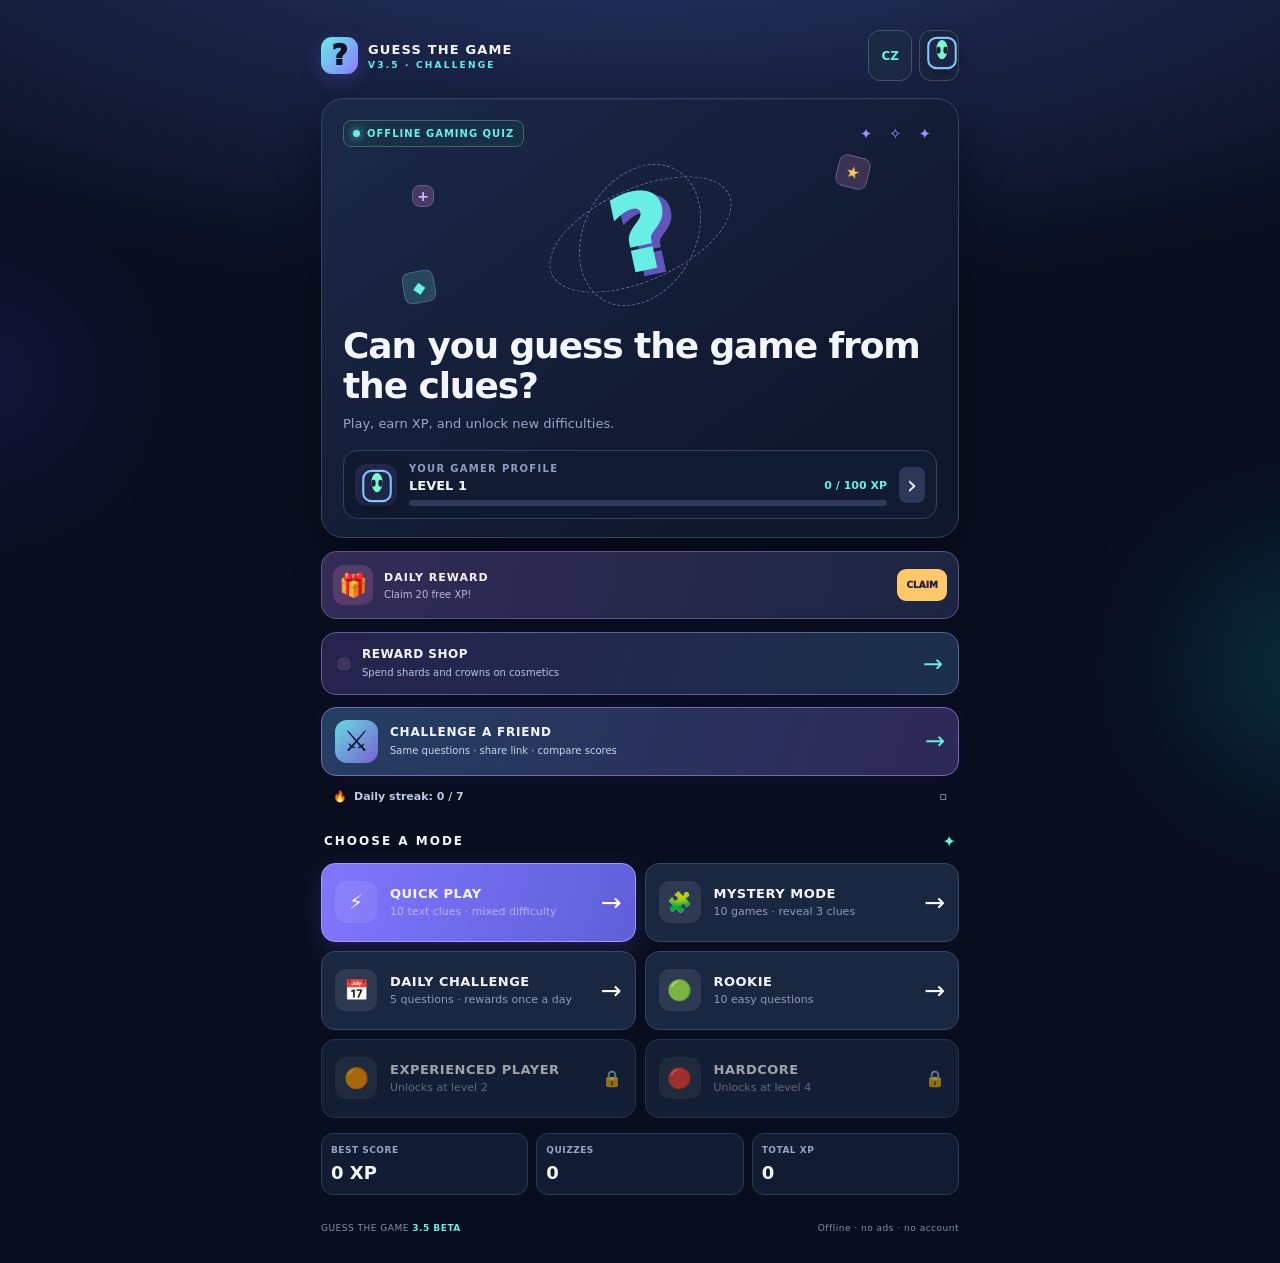
==== commit 4df8c3a4: "Publish Guess the Game 3.5 friend challenges and score duels" ====
--- a/index.html
+++ b/index.html
@@ -5,7 +5,7 @@
   <meta name="viewport" content="width=device-width,initial-scale=1,viewport-fit=cover">
   <meta name="theme-color" content="#090e1e">
   <meta name="description" content="Guess the Game — offline mobile gaming quiz">
-  <title>Guess the Game 3.4 — Polish Update</title>
+  <title>Guess the Game 3.5 — Challenge Update</title>
   <link rel="icon" type="image/svg+xml" href="data:image/svg+xml,%3Csvg%20xmlns%3D%22http%3A%2F%2Fwww.w3.org%2F2000%2Fsvg%22%20width%3D%22512%22%20height%3D%22512%22%20viewBox%3D%220%200%20108%20108%22%3E%3Cdefs%3E%3ClinearGradient%20id%3D%22bg%22%20x1%3D%220%22%20y1%3D%220%22%20x2%3D%221%22%20y2%3D%221%22%3E%3Cstop%20stop-color%3D%22%23253b71%22%2F%3E%3Cstop%20offset%3D%221%22%20stop-color%3D%22%2315182d%22%2F%3E%3C%2FlinearGradient%3E%3C%2Fdefs%3E%3Crect%20width%3D%22108%22%20height%3D%22108%22%20rx%3D%2225%22%20fill%3D%22url%28%23bg%29%22%2F%3E%3Cpath%20d%3D%22M34%2038c2-23%2039-23%2041%200%201%2017-20%2020-20%2031%22%20fill%3D%22none%22%20stroke%3D%22%2368eee5%22%20stroke-width%3D%2211%22%20stroke-linecap%3D%22round%22%2F%3E%3Ccircle%20cx%3D%2255%22%20cy%3D%2286%22%20r%3D%226.5%22%20fill%3D%22%23ffc86a%22%2F%3E%3Cpath%20d%3D%22M17%2023h13M23.5%2016v14%22%20stroke%3D%22%23ae95ff%22%20stroke-width%3D%225%22%20stroke-linecap%3D%22round%22%2F%3E%3Ccircle%20cx%3D%2284%22%20cy%3D%2280%22%20r%3D%225%22%20fill%3D%22%238c78ff%22%2F%3E%3C%2Fsvg%3E">
   <link rel="manifest" href="site.webmanifest">
   <style>
@@ -89,13 +89,20 @@
 @media(max-width:360px){.shop-card{padding:11px 8px}.shop-card-art{min-height:64px}}
 @media(prefers-reduced-motion:reduce){.chest-visual,.chest-panel.opening .chest-visual{animation:none!important}}
 
+
+/* Guess the Game 3.5 — equal-seed friend challenges and head-to-head results. */
+.challenge-cta{display:flex;align-items:center;gap:12px;width:100%;text-align:left;background:linear-gradient(108deg,#243e62,#2f2857);border:1px solid #756ab9;border-radius:15px;padding:12px 13px;margin-top:12px;min-height:64px;box-shadow:0 8px 25px #120e3952}.challenge-cta>span:nth-child(2){flex:1;display:grid;gap:5px}.challenge-cta b{font-size:12px;letter-spacing:.8px}.challenge-cta small{font-size:10px;color:#c9d8ec;line-height:1.4}.challenge-cta-emblem{width:43px;height:43px;display:grid;place-items:center;background:linear-gradient(135deg,#6ad9e3,#7663cf);color:#0e1530;font-size:29px;font-weight:900;border-radius:12px;flex:none}.challenge-cta:active{transform:scale(.99)}
+.challenge-hero,.challenge-join{padding:21px 18px 19px;margin-top:15px}.challenge-heading{display:flex;align-items:center;gap:12px}.challenge-icon{width:48px;height:48px;display:grid;place-items:center;background:linear-gradient(135deg,var(--cyan),var(--purple));border-radius:13px;color:#111a2c;font-weight:900;font-size:31px}.challenge-hero h1{font-size:27px;letter-spacing:-.7px;margin:16px 0 8px}.challenge-label{font-size:10px;letter-spacing:1.1px;color:#a6b9da;font-weight:900;display:block;margin:17px 0 8px}.challenge-input{display:block;width:100%;min-height:44px;border:1px solid #4d648b;background:#0d1932;color:#f1f7ff;border-radius:10px;padding:11px 12px;font:inherit;font-size:14px;outline:none}.challenge-input:focus-visible{border-color:var(--cyan);box-shadow:0 0 0 2px #68eee536}.challenge-url{font-size:11px;color:#b0d9e6;font-family:ui-monospace,Consolas,monospace}.challenge-code-row{display:flex;justify-content:space-between;align-items:center;gap:6px;margin-top:18px;margin-bottom:8px;color:#9fb5d9;font-size:10px;font-weight:900;letter-spacing:.8px}.challenge-code-row strong{color:var(--gold);letter-spacing:.6px;font-size:12px;overflow-wrap:anywhere}.challenge-actions{display:grid;grid-template-columns:repeat(2,minmax(0,1fr));gap:7px;margin-top:10px}.challenge-actions .tool-action{min-width:0;min-height:47px}.challenge-actions .tool-action:last-child{grid-column:1/-1}.challenge-start{margin-top:18px}.challenge-join h2{font-size:13px;letter-spacing:.8px;margin:0 0 12px}.challenge-join .subtext{margin-bottom:10px}.challenge-paste{min-height:75px;resize:vertical;font-family:ui-monospace,Consolas,monospace;font-size:11px}.challenge-join .tool-action{width:100%;margin-top:9px}.challenge-fairness{color:#91a3c3;font-size:10px;line-height:1.55;margin:15px 7px}.challenge-comparison,.challenge-result{border:1px solid #516b93;border-radius:14px;background:#111f3c;margin-top:18px;padding:14px 12px;text-align:center}.challenge-result-title{font-size:12px;letter-spacing:1.1px;font-weight:950;color:var(--cyan);margin-bottom:12px}.challenge-score-columns{display:grid;grid-template-columns:minmax(0,1fr) 42px minmax(0,1fr);gap:8px;align-items:center}.challenge-score-columns>div{border:1px solid #3f5678;border-radius:12px;padding:12px 6px;background:#182747;min-width:0}.challenge-score-columns small{display:block;font-size:10px;color:#9eb5d8;letter-spacing:.3px;overflow-wrap:anywhere}.challenge-score-columns strong{display:block;margin:4px 0;color:var(--gold);font-size:27px;font-variant-numeric:tabular-nums}.challenge-versus{font-size:12px;font-weight:900;color:#acb8e2}.challenge-comparison-text{color:#e3ecff;font-size:12px;line-height:1.5;margin:13px 1px 0;font-weight:750}.challenge-result-hint{color:#91a3c3;line-height:1.4;font-size:10px;margin:10px 2px 0}.challenge-result .challenge-comparison-text{font-size:13px}.challenge-result.win{border-color:#3a947b;box-shadow:0 0 22px #44e3ae13}.challenge-result.lose{border-color:#b77b83}.challenge-result.draw{border-color:#a98bd9}
+@media(max-width:365px){.challenge-score-columns{grid-template-columns:minmax(0,1fr) 25px minmax(0,1fr);gap:4px}.challenge-score-columns strong{font-size:22px}.challenge-actions .tool-action{font-size:10px}.challenge-hero{padding:16px 12px}}
+@media(prefers-reduced-motion:reduce){.challenge-cta{transition:none!important}}
+
 </style>
 </head>
 <body>
   <div class="ambient ambient-a"></div><div class="ambient ambient-b"></div>
   <div class="app">
     <header class="topbar">
-      <button class="logo" id="logoHome" type="button" aria-label="Home"><span class="logo-symbol">?</span><span><b>GUESS THE GAME</b><small>V3.4 · POLISHED</small></span></button>
+      <button class="logo" id="logoHome" type="button" aria-label="Home"><span class="logo-symbol">?</span><span><b>GUESS THE GAME</b><small>V3.5 · CHALLENGE</small></span></button>
       <div class="top-actions"><button id="langToggle" class="pill" type="button" aria-label="Switch language">EN</button><button id="profileTop" class="avatar" type="button" aria-label="Profile">👾</button></div>
     </header>
 
@@ -115,6 +122,8 @@
       <section class="daily-banner"><div class="daily-icon">🎁</div><div><b data-i18n="dailyGift">DENNÍ ODMĚNA</b><small id="dailyGiftInfo" data-i18n="dailyGiftDesc">Vyzvedni si 20 XP zdarma!</small></div><button id="claimDaily" class="claim" type="button" data-i18n="claim">VYZVEDNOUT</button></section>
 
       <button type="button" id="openShopHome" class="shop-cta"><span class="shop-cta-icon"></span><span><b data-i18n="shopCta">VIZUÁLNÍ ODMĚNY</b><small data-i18n="shopCtaDesc">Utrať krystaly a koruny za vzhled a truhly</small></span><span class="shop-cta-chevron">→</span></button>
+
+      <button type="button" id="openChallengeHome" class="challenge-cta"><span class="challenge-cta-emblem" aria-hidden="true">⚔</span><span><b data-i18n="challengeTitle">VÝZVA KAMARÁDOVI</b><small data-i18n="challengeCtaDesc">Stejné otázky · sdílený odkaz · porovnání skóre</small></span><span class="shop-cta-chevron">→</span></button>
       <div class="streak-cta"><span>🔥</span><span id="streakHomeText">Denní série: 0 / 7</span><span id="streakHomeGift">🎁</span></div>
       <div class="section-heading"><h2 data-i18n="chooseMode">VYBER REŽIM</h2><span>✦</span></div>
       <div class="modes">
@@ -127,6 +136,38 @@
         <button type="button" class="mode mode-resume hidden" id="resume"><span class="mode-icon">↻</span><span class="mode-text"><b data-i18n="resume">POKRAČOVAT</b><small id="resumeDesc"></small></span><span class="arrow">→</span></button>
       </div>
       <div class="mini-stats"><div><span data-i18n="best">REKORD</span><b id="bestHome">0 XP</b></div><div><span data-i18n="played">KVÍZŮ</span><b id="playedHome">0</b></div><div><span data-i18n="totalXp">CELKEM XP</span><b id="totalHome">0</b></div></div>
+    </main>
+
+
+    <main id="challenge" class="screen hidden">
+      <button id="challengeBack" type="button" class="back" data-i18n="back">← MENU</button>
+      <section class="challenge-hero glow-card">
+        <div class="challenge-heading"><span class="challenge-icon" aria-hidden="true">⚔</span><span class="tag neon">3.5 · CHALLENGE</span></div>
+        <h1 data-i18n="challengeHero">Kdo je větší gamer?</h1>
+        <p class="subtext" data-i18n="challengeIntro">Vytvoř výzvu, pošli odkaz kamarádovi a oba zahrajte stejných 10 otázek. Rozhoduje první dokončený pokus.</p>
+        <label class="challenge-label" for="challengeName" data-i18n="challengeNameLabel">TVOJE PŘEZDÍVKA</label>
+        <input id="challengeName" class="challenge-input" type="text" maxlength="20" autocomplete="nickname" placeholder="FOXEY">
+        <div class="challenge-code-row"><span data-i18n="challengeCodeLabel">KÓD VÝZVY</span><strong id="challengeCodeDisplay">—</strong></div>
+        <input id="challengeLink" class="challenge-input challenge-url" type="text" spellcheck="false" readonly aria-label="Challenge link">
+        <div class="challenge-actions">
+          <button id="createChallenge" class="tool-action" type="button" data-i18n="challengeNew">NOVÁ VÝZVA</button>
+          <button id="copyChallenge" class="tool-action primary" type="button" data-i18n="challengeCopy">📋 KOPÍROVAT ODKAZ</button>
+          <button id="shareChallenge" class="tool-action" type="button" data-i18n="challengeShare">SDÍLET VÝZVU</button>
+        </div>
+        <div id="challengeComparison" class="challenge-comparison hidden" role="status" aria-live="polite">
+          <div class="challenge-score-columns"><div><small data-i18n="challengeYou">TY</small><strong id="challengeOwnScore">—</strong><small id="challengeOwnInfo"></small></div><span class="challenge-versus">VS</span><div><small id="challengeOpponentName">KAMARÁD</small><strong id="challengeOpponentScore">—</strong><small id="challengeOpponentInfo"></small></div></div>
+          <p id="challengeComparisonText" class="challenge-comparison-text"></p>
+        </div>
+        <button id="startChallenge" class="next-button challenge-start" type="button" data-i18n="challengePlay">⚔ HRÁT VÝZVU</button>
+        <button id="shareSavedChallenge" class="share-button hidden" type="button" data-i18n="challengeShareScore">📤 POSLAT SVŮJ VÝSLEDEK</button>
+      </section>
+      <section class="challenge-join glow-card">
+        <h2 data-i18n="challengeJoinTitle">MÁŠ ODKAZ OD KAMARÁDA?</h2>
+        <p class="subtext" data-i18n="challengeJoinDesc">Vlož odkaz nebo kód výzvy. Funguje i v Android aplikaci.</p>
+        <textarea id="challengeJoinInput" class="challenge-input challenge-paste" rows="2" maxlength="1500" spellcheck="false" placeholder="https://foxey-cz.github.io/GuessTheGame-Web/?challenge=..."></textarea>
+        <button id="joinChallenge" class="tool-action primary" type="button" data-i18n="challengeJoinAction">PŘIPOJIT SE K VÝZVĚ</button>
+      </section>
+      <p class="challenge-fairness" data-i18n="challengeFairness">Bez serveru: porovnání probíhá pomocí sdílených výsledkových odkazů. Skóre ostatních hráčů nelze nezávisle ověřit.</p>
     </main>
 
     <main id="game" class="screen hidden">
@@ -147,7 +188,12 @@
     </main>
 
     <main id="result" class="screen hidden">
-      <section class="result glow-card"><div id="resultIcon" class="result-art">🏆</div><span class="tag neon" data-i18n="finished">VÝSLEDEK</span><h1 id="resultHeading"></h1><p id="resultSubtitle" class="subtext"></p><div class="finalscore"><strong id="resultScore">0</strong><span>XP</span></div><div class="result-stats"><div><b id="resultCorrect">0/10</b><span data-i18n="correct">SPRÁVNĚ</span></div><div><b id="resultStreak">0</b><span data-i18n="bestStreak">NEJDELŠÍ SÉRIE</span></div><div><b id="resultLives">0</b><span data-i18n="lives">ŽIVOTY</span></div></div><div id="resultEarned" class="earned"></div><div class="result-rewards"><div class="reward-card"><strong id="rewardShards">0</strong><span data-i18n="shards">KRYSTALY</span><small id="rewardShardsNote">+0</small></div><div class="reward-card"><strong id="rewardCrowns">0</strong><span data-i18n="crowns">KORUNY</span><small id="rewardCrownsNote">+0</small></div></div><div class="streak-meter-wrap"><div class="label"><span data-i18n="streakReward">ODMĚNA ZA SÉRII</span><b id="streakRewardLabel">0%</b></div><div class="streak-meter"><div id="streakRewardFill" class="streak-meter-fill"></div></div></div><div id="resultRibbon" class="result-ribbon"></div><div id="levelUp" class="level-up hidden">✦ LEVEL UP! ✦</div><button id="playAgain" type="button" class="next-button" data-i18n="playAgain">HRÁT ZNOVU →</button><button id="shareResult" type="button" class="share-button" data-i18n="shareResult">📤 SDÍLET VÝSLEDEK</button><button id="resultHome" type="button" class="back result-home" data-i18n="menu">← ZPĚT DO MENU</button></section>
+      <section class="result glow-card"><div id="resultIcon" class="result-art">🏆</div><span class="tag neon" data-i18n="finished">VÝSLEDEK</span><h1 id="resultHeading"></h1><p id="resultSubtitle" class="subtext"></p><div class="finalscore"><strong id="resultScore">0</strong><span>XP</span></div><div class="result-stats"><div><b id="resultCorrect">0/10</b><span data-i18n="correct">SPRÁVNĚ</span></div><div><b id="resultStreak">0</b><span data-i18n="bestStreak">NEJDELŠÍ SÉRIE</span></div><div><b id="resultLives">0</b><span data-i18n="lives">ŽIVOTY</span></div></div><div id="resultEarned" class="earned"></div><div class="result-rewards"><div class="reward-card"><strong id="rewardShards">0</strong><span data-i18n="shards">KRYSTALY</span><small id="rewardShardsNote">+0</small></div><div class="reward-card"><strong id="rewardCrowns">0</strong><span data-i18n="crowns">KORUNY</span><small id="rewardCrownsNote">+0</small></div></div><div class="streak-meter-wrap"><div class="label"><span data-i18n="streakReward">ODMĚNA ZA SÉRII</span><b id="streakRewardLabel">0%</b></div><div class="streak-meter"><div id="streakRewardFill" class="streak-meter-fill"></div></div></div><div id="resultRibbon" class="result-ribbon"></div><div id="resultChallenge" class="challenge-result hidden">
+        <div class="challenge-result-title" data-i18n="challengeDuel">⚔ VÝSLEDEK VÝZVY</div>
+        <div class="challenge-score-columns"><div><small data-i18n="challengeYou">TY</small><strong id="resultChallengeOwn">—</strong><small id="resultChallengeOwnInfo"></small></div><span class="challenge-versus">VS</span><div><small id="resultChallengeOppName">KAMARÁD</small><strong id="resultChallengeOpp">—</strong><small id="resultChallengeOppInfo"></small></div></div>
+        <p id="resultChallengeOutcome" class="challenge-comparison-text"></p>
+        <p class="challenge-result-hint" data-i18n="challengeFirstCounts">Pro soutěž se počítá první dokončený pokus. Opakování je pouze trénink.</p>
+      </div><div id="levelUp" class="level-up hidden">✦ LEVEL UP! ✦</div><button id="playAgain" type="button" class="next-button" data-i18n="playAgain">HRÁT ZNOVU →</button><button id="shareResult" type="button" class="share-button" data-i18n="shareResult">📤 SDÍLET VÝSLEDEK</button><button id="resultHome" type="button" class="back result-home" data-i18n="menu">← ZPĚT DO MENU</button></section>
     </main>
 
     <main id="profile" class="screen hidden">
@@ -166,7 +212,7 @@
         <h2 data-i18n="backupTitle">💾 ZÁLOHA POSTUPU</h2>
         <p class="save-help" data-i18n="backupHelp">Vygeneruj kód, zkopíruj si ho a použij na jiném zařízení. Zahrnuje XP, statistiky, odznaky a nastavení. Nezahrnuje rozehranou otázku.</p>
         <div class="tool-buttons"><button type="button" class="tool-action primary" id="generateSave" data-i18n="generateSave">VYTVOŘIT KÓD</button><button type="button" class="tool-action" id="copySave" data-i18n="copySave">📋 KOPÍROVAT</button></div>
-        <textarea id="saveCode" class="save-code" spellcheck="false" autocapitalize="off" autocomplete="off" aria-label="Záložní kód" placeholder="GTG33:..."></textarea>
+        <textarea id="saveCode" class="save-code" spellcheck="false" autocapitalize="off" autocomplete="off" aria-label="Záložní kód" placeholder="GTG35:..."></textarea>
         <button type="button" class="tool-action primary" id="restoreSave" style="width:100%" data-i18n="restoreSave">OBNOVIT Z KÓDU</button>
       </section>
     </main>
@@ -184,7 +230,7 @@
       <div id="avatarItems" class="shop-grid"></div>
     </main>
 
-    <footer><span>GUESS THE GAME <b>3.4 BETA</b></span><span data-i18n="footer">Offline · bez reklam · bez účtu</span></footer>
+    <footer><span>GUESS THE GAME <b>3.5 BETA</b></span><span data-i18n="footer">Offline · bez reklam · bez účtu</span></footer>
   </div>
   <div id="toast" class="toast hidden" role="status"></div><div id="achievementLayer"></div><div id="sparkles" class="sparkles" aria-hidden="true"></div>
   <script>
@@ -200,6 +246,21 @@
   const KEY = 'gtg.v2.';
   const translations = {
     cs: {
+
+      challengeTitle:'VÝZVA KAMARÁDOVI',challengeCtaDesc:'Stejné otázky · sdílený odkaz · porovnání skóre',challengeHero:'Kdo je větší gamer?',
+      challengeIntro:'Vytvoř výzvu, pošli odkaz kamarádovi a oba zahrajte stejných 10 otázek. Rozhoduje první dokončený pokus.',
+      challengeNameLabel:'TVOJE PŘEZDÍVKA',challengeCodeLabel:'KÓD VÝZVY',challengeNew:'NOVÁ VÝZVA',challengeCopy:'📋 KOPÍROVAT ODKAZ',challengeShare:'SDÍLET VÝZVU',
+      challengePlay:'⚔ HRÁT VÝZVU',challengeJoinTitle:'MÁŠ ODKAZ OD KAMARÁDA?',challengeJoinDesc:'Vlož odkaz nebo kód výzvy. Funguje i v Android aplikaci.',
+      challengeJoinAction:'PŘIPOJIT SE K VÝZVĚ',challengeFairness:'Bez serveru: výsledky se porovnávají pomocí sdílených odkazů a skóre ostatních nelze nezávisle ověřit.',
+      challengeYou:'TY',challengeFriend:'KAMARÁD',challengePending:'Kamarád zatím neposlal výsledek. Pošli mu odkaz a výsledek může poslat zpátky.',
+      challengeReady:'Výzva je připravena. Pozvi kamaráda a zahraj si taky.',challengeOwnStored:'Tvůj první pokus už je uložený.',
+      challengeWon:'🏆 Vyhráváš o {diff} XP!',challengeLost:'Soupeř vede o {diff} XP. Zkus to příště!',challengeTie:'🤝 Remíza! Oba máte {score} XP.',
+      challengeDuel:'⚔ VÝSLEDEK VÝZVY',challengeFirstCounts:'Pro srovnání se počítá první dokončený pokus. Opakování je jen trénink.',
+      challengeShareScore:'📤 POSLAT SVŮJ VÝSLEDEK',challengeClipboard:'📋 Odkaz výzvy zkopírován.',challengeScoreCopied:'📋 Výsledkový odkaz zkopírován.',
+      challengeInvalid:'❌ Neplatný odkaz nebo kód výzvy.',challengeJoined:'✅ Výzva načtena! Otázky budou stejné.',challengeCreated:'⚔ Nová výzva připravena.',
+      challengeScoreLink:'Vyzkoušej moji výzvu a překonej moje skóre!',challengeInviteLink:'Zahraj si se mnou stejných 10 herních otázek!',
+      challengePractice:'Opakovaný pokus – bez dalších odměn. Do souboje se počítá první skóre.',challengePrevious:'První pokus: {score} XP',
+      challengeSoloResult:'Pošli svůj výsledek. Kamarád po otevření odkazu uvidí vaše srovnání.',challengeNickname:'Hráč',
       offline:'OFFLINE HERNÍ KVÍZ',hero:'Poznáš hru podle indicií?',subtitle:'Hraj, získávej XP a odemykej další obtížnosti.',yourProfile:'TVŮJ HERNÍ PROFIL',
       dailyGift:'DENNÍ ODMĚNA',dailyGiftDesc:'Vyzvedni si 20 XP zdarma!',claim:'VYZVEDNOUT',claimed:'VYZVEDNUTO',chooseMode:'VYBER REŽIM',
       mystery:'MYSTERY MODE',mysteryDesc:'10 her · 3 postupné indicie',mysteryReveal:'🔎 ODKRÝT DALŠÍ INDICII (−5 XP)',mysteryStage:'INDICIE {stage} / 3',mysteryReward:'ZÍSKÁŠ {points} XP',mysteryTitle:'INDICIE {stage}',
@@ -234,6 +295,21 @@
       shareResult:'📤 SDÍLET VÝSLEDEK',shareCopied:'📋 Výsledek zkopírován.',shareTitle:'🎮 Guess the Game',shareScore:'Získal jsem {score} XP · správně {correct}/{total}!' 
     },
     en: {
+
+      challengeTitle:'CHALLENGE A FRIEND',challengeCtaDesc:'Same questions · share link · compare scores',challengeHero:'Who is the bigger gamer?',
+      challengeIntro:'Create a challenge, send the link and both play the same 10 questions. Your first completed attempt counts.',
+      challengeNameLabel:'YOUR NICKNAME',challengeCodeLabel:'CHALLENGE CODE',challengeNew:'NEW CHALLENGE',challengeCopy:'📋 COPY LINK',challengeShare:'SHARE CHALLENGE',
+      challengePlay:'⚔ PLAY CHALLENGE',challengeJoinTitle:"HAVE A FRIEND'S LINK?",challengeJoinDesc:'Paste their link or challenge code. This also works in the Android app.',
+      challengeJoinAction:'JOIN CHALLENGE',challengeFairness:"No server: results are compared using shared links and other players' scores cannot be independently verified.",
+      challengeYou:'YOU',challengeFriend:'FRIEND',challengePending:'Your friend has not sent their score yet. Send them a link so they can reply with their result.',
+      challengeReady:'Challenge ready. Invite a friend and play it too.',challengeOwnStored:'Your first attempt is already saved.',
+      challengeWon:'🏆 You win by {diff} XP!',challengeLost:'Your opponent leads by {diff} XP. Try again next time!',challengeTie:'🤝 A draw! Both scored {score} XP.',
+      challengeDuel:'⚔ CHALLENGE RESULT',challengeFirstCounts:'The first completed attempt counts. Replays are only practice.',
+      challengeShareScore:'📤 SHARE YOUR SCORE',challengeClipboard:'📋 Challenge link copied.',challengeScoreCopied:'📋 Score link copied.',
+      challengeInvalid:'❌ Invalid challenge link or code.',challengeJoined:'✅ Challenge loaded! Questions will match.',challengeCreated:'⚔ New challenge ready.',
+      challengeScoreLink:'Try my game challenge and beat my score!',challengeInviteLink:'Play the same 10 gaming questions as me!',
+      challengePractice:'Replay only – no extra rewards. Your first attempt is your official score.',challengePrevious:'First attempt: {score} XP',
+      challengeSoloResult:'Share your score. Your friend can open the link to compare your results.',challengeNickname:'Player',
       offline:'OFFLINE GAMING QUIZ',hero:'Can you guess the game from the clues?',subtitle:'Play, earn XP, and unlock new difficulties.',yourProfile:'YOUR GAMER PROFILE',
       dailyGift:'DAILY REWARD',dailyGiftDesc:'Claim 20 free XP!',claim:'CLAIM',claimed:'CLAIMED',chooseMode:'CHOOSE A MODE',
       mystery:'MYSTERY MODE',mysteryDesc:'10 games · reveal 3 clues',mysteryReveal:'🔎 REVEAL THE NEXT CLUE (−5 XP)',mysteryStage:'CLUE {stage} / 3',mysteryReward:'EARN {points} XP',mysteryTitle:'CLUE {stage}',
@@ -274,7 +350,7 @@
   const get = (k, def=null) => {try{const v=localStorage.getItem(KEY+k);return v===null?def:JSON.parse(v);}catch(_){return Object.hasOwn(backup,k)?backup[k]:def;}};
   const set = (k, v) => {backup[k]=v;try{localStorage.setItem(KEY+k,JSON.stringify(v));}catch(_){}};
   const previous = k => {try {const v=localStorage.getItem('gtg.v1.'+k);return v===null?null:JSON.parse(v);}catch(_){return null;}};
-  const blankProfile = () => ({xp:0,played:previous('gamesPlayed')||0,bestScore:previous('bestClassic')||0,totalCorrect:0,bestStreak:0,dailyClaimed:null,dailyBest:null,shards:0,crowns:0,perfectRuns:0,badgeState:{},cosmetics:{themes:["classic"],avatars:["alien"],theme:"classic",avatar:"alien"},freeChests:0,chestsOpened:0,dailyStreak:{lastDay:null,count:0,awardedMilestones:0},dailyPaidDay:null});
+  const blankProfile = () => ({xp:0,played:previous('gamesPlayed')||0,bestScore:previous('bestClassic')||0,totalCorrect:0,bestStreak:0,dailyClaimed:null,dailyBest:null,shards:0,crowns:0,perfectRuns:0,badgeState:{},cosmetics:{themes:["classic"],avatars:["alien"],theme:"classic",avatar:"alien"},freeChests:0,chestsOpened:0,dailyStreak:{lastDay:null,count:0,awardedMilestones:0},dailyPaidDay:null,challengeResults:{}});
   let profile = {...blankProfile(),...get('profile',{})};
   let lang = get('lang',previous('lang')||((navigator.language||'').toLowerCase().startsWith('cs')?'cs':'en'));
   if(!translations[lang])lang='en';
@@ -285,6 +361,8 @@
   let result = null;
   let screen = 'home';
   let lastMode = 'classic';
+  let challengeDraft = null;
+  let challengeName = get('challengeName','');
 
   const shopItems = [
     {id:'classic',type:'theme',icon:'themeClassic',name:'themeClassic',desc:'themeClassicDesc',price:0,currency:'shards',rarity:'common'},
@@ -467,16 +545,16 @@
     try{return document.execCommand('copy');}catch(_){return false;}
   }
   function makeBackup(){
-    const data={version:34,profile,lang,prefs};
-    const code='GTG34:'+btoa(unescape(encodeURIComponent(JSON.stringify(data))));
+    const data={version:35,profile,lang,prefs};
+    const code='GTG35:'+btoa(unescape(encodeURIComponent(JSON.stringify(data))));
     element('saveCode').value=code;restoreArmed='';toast(T('backupReady'));
   }
   function restoreBackup(){
     try{
       const code=element('saveCode').value.trim();
-      if((!code.startsWith('GTG34:')&&!code.startsWith('GTG33:')&&!code.startsWith('GTG32:')&&!code.startsWith('GTG31:')&&!code.startsWith('GTG3:'))||code.length>50000)throw Error('format');
+      if((!code.startsWith('GTG35:')&&!code.startsWith('GTG34:')&&!code.startsWith('GTG33:')&&!code.startsWith('GTG32:')&&!code.startsWith('GTG31:')&&!code.startsWith('GTG3:'))||code.length>50000)throw Error('format');
       const obj=JSON.parse(decodeURIComponent(escape(atob(code.slice(code.indexOf(':')+1)))));
-      if(![3,31,32,33,34].includes(obj.version)||!obj.profile||typeof obj.profile!=='object'||Array.isArray(obj.profile))throw Error('payload');
+      if(![3,31,32,33,34,35].includes(obj.version)||!obj.profile||typeof obj.profile!=='object'||Array.isArray(obj.profile))throw Error('payload');
       const fresh=blankProfile();
       for(const k of ['xp','played','bestScore','totalCorrect','bestStreak','shards','crowns','perfectRuns','freeChests','chestsOpened']){
         const v=obj.profile[k]??(['shards','crowns','perfectRuns','freeChests','chestsOpened'].includes(k)?0:undefined);
@@ -495,23 +573,178 @@
         const d=obj.profile.dailyStreak;
         fresh.dailyStreak={count:d.count,lastDay:d.lastDay};
       }
+      if(obj.profile.challengeResults && typeof obj.profile.challengeResults==='object' && !Array.isArray(obj.profile.challengeResults)){
+        fresh.challengeResults=cleanChallengeResults(obj.profile.challengeResults);
+      }
       const nextPrefs={sound:obj.prefs?.sound!==false,haptics:obj.prefs?.haptics!==false};
       const nextLang=obj.lang==='cs'?'cs':'en';
       if(restoreArmed!==code){restoreArmed=code;toast(T('restoreConfirm'));return;}
-      profile=fresh;fixCosmetics();lang=nextLang;prefs=nextPrefs;session=null;result=null;
+      profile=fresh;fixCosmetics();normalizeChallengeResults();lang=nextLang;prefs=nextPrefs;session=null;result=null;challengeDraft=null;
       saveProfile();saveSession();set('lang',lang);set('prefs',prefs);
       restoreArmed='';renderProfile();toast(T('restoreDone'));
     }catch(_){restoreArmed='';toast(T('backupInvalid'));}
   }
+
+  // Friend challenges are self-contained, URL based and intentionally have no server.
+  // A result submitted by the other person is a claim, not an authenticated score.
+  const CHALLENGE_URL='https://foxey-cz.github.io/GuessTheGame-Web/';
+  const challengeCode = seed => 'GTGC1-'+(seed>>>0).toString(36)+'-'+hash('gtg.challenge.1.'+(seed>>>0)).toString(36).slice(-3).padStart(3,'0');
+  const nickname = name => String(name||'').replace(/[<>\u0000-\u001f\u007f]/g,'').replace(/\s+/g,' ').trim().slice(0,20)||(lang==='cs'?'Hráč':'Player');
+  function challengeSeed(code){
+    const match=/^GTGC1-([0-9a-z]{1,7})-([0-9a-z]{3})$/i.exec(String(code||'').trim());
+    if(!match)return null;
+    const seed=Number.parseInt(match[1],36);
+    if(!Number.isSafeInteger(seed)||seed<0||seed>0xffffffff)return null;
+    return challengeCode(seed).toUpperCase()===String(code).toUpperCase()?seed:null;
+  }
+  function challengeIds(seed){
+    // These 10 questions intentionally ignore each player's own recent-question history.
+    const config={easy:4,medium:4,hard:2};const ids=[];
+    for(const [difficulty,qty] of Object.entries(config)){
+      const pool=shuffle(bank.filter(q=>q.difficulty===difficulty).map(q=>q.id),seed^hash(difficulty));
+      ids.push(...pool.slice(0,qty));
+    }
+    return shuffle(ids,seed^0xAACCEE);
+  }
+  function validChallengeIds(ids){
+    return Array.isArray(ids)&&ids.length===10&&new Set(ids).size===10&&ids.every(id=>/^q\d{3,4}$/.test(id)&&byId[id])&&
+      ['easy','medium','hard'].every((d,i)=>ids.filter(id=>byId[id].difficulty===d).length===[4,4,2][i]);
+  }
+  function cleanChallengeResults(raw){
+    if(!raw||typeof raw!=='object'||Array.isArray(raw))return {};
+    const next={};
+    const entries=Object.entries(raw).slice(-40);
+    for(const [code,value] of entries){
+      const seed=challengeSeed(code);if(seed===null||!value||typeof value!=='object'||Array.isArray(value))continue;
+      if(!Number.isSafeInteger(value.score)||value.score<0||value.score>200||!Number.isSafeInteger(value.correct)||value.correct<0||value.correct>10||!Number.isSafeInteger(value.streak)||value.streak<0||value.streak>10)continue;
+      const ids=Array.isArray(value.ids)&&validChallengeIds(value.ids)?value.ids.slice():challengeIds(seed);
+      next[challengeCode(seed)]={score:value.score,correct:value.correct,streak:value.streak,ids};
+    }
+    return next;
+  }
+  function normalizeChallengeResults(){profile.challengeResults=cleanChallengeResults(profile.challengeResults);}
+  function makeChallengeSeed(){
+    try {const arr=new Uint32Array(1);crypto.getRandomValues(arr);return arr[0]>>>0;}
+    catch(_){return Math.floor(Math.random()*4294967296)>>>0;}
+  }
+  function parseChallengeLink(input){
+    let raw=String(input||'').trim();if(raw.length>1500||!raw)throw Error('empty');
+    const match=raw.match(/https:\/\/foxey-cz\.github\.io\/GuessTheGame-Web\/?\?[^\s<>]+/i);
+    if(match)raw=match[0];
+    if(/^GTGC1-/i.test(raw)){
+      const seed=challengeSeed(raw);if(seed===null)throw Error('invalid code');
+      return {seed,ids:challengeIds(seed),opponent:null};
+    }
+    const url=new URL(raw);
+    if(url.protocol!=='https:'||url.hostname!=='foxey-cz.github.io'||!/^\/GuessTheGame-Web\/?$/.test(url.pathname))throw Error('wrong origin');
+    const seed=challengeSeed(url.searchParams.get('challenge'));if(seed===null)throw Error('invalid code');
+    const q=url.searchParams.get('q');let ids;
+    if(q!==null){ids=q.split('.');if(!validChallengeIds(ids))throw Error('invalid questions');}
+    else ids=challengeIds(seed);
+    let opponent=null;
+    if(url.searchParams.has('score')||url.searchParams.has('player')||url.searchParams.has('correct')||url.searchParams.has('streak')){
+      const num=(key,max)=>{const raw=url.searchParams.get(key);if(!/^\d{1,3}$/.test(raw||''))throw Error('invalid score');const n=Number(raw);if(n>max)throw Error('invalid score');return n;};
+      const player=url.searchParams.get('player')||'';
+      if(player.length>80)throw Error('invalid name');
+      opponent={name:nickname(player),score:num('score',200),correct:num('correct',10),streak:num('streak',10)};
+    }
+    return {seed,ids,opponent};
+  }
+  function challengeUrl(ch,score=null){
+    const url=new URL(CHALLENGE_URL);url.searchParams.set('challenge',challengeCode(ch.seed));url.searchParams.set('q',ch.ids.join('.'));
+    if(score){url.searchParams.set('player',nickname(challengeName));url.searchParams.set('score',String(score.score));url.searchParams.set('correct',String(score.correct));url.searchParams.set('streak',String(score.streak));}
+    return url.toString();
+  }
+  function myChallengeRecord(ch){
+    const stored=(profile.challengeResults||{})[challengeCode(ch.seed)];
+    return stored&&validChallengeIds(stored.ids)&&stored.ids.join('.')===ch.ids.join('.')?stored:null;
+  }
+  function compareLine(own,opp){
+    if(!own||!opp)return T('challengePending');
+    if(own.score===opp.score)return fmt(T('challengeTie'),{score:own.score});
+    return fmt(T(own.score>opp.score?'challengeWon':'challengeLost'),{diff:Math.abs(own.score-opp.score)});
+  }
+  function comparePanel(prefix,ch,own){
+    const opp=ch?.opponent||null;
+    const container=element(prefix==='result'?'resultChallenge':'challengeComparison');
+    if(prefix!=='result'&&!opp&&!own){container.classList.add('hidden');return;}
+    container.classList.remove('hidden','win','lose','draw');
+    const mine=element(prefix==='result'?'resultChallengeOwn':'challengeOwnScore');mine.textContent=own?own.score+' XP':'—';
+    element(prefix==='result'?'resultChallengeOwnInfo':'challengeOwnInfo').textContent=own?own.correct+'/10 '+T('correct').toLowerCase():'';
+    const them=element(prefix==='result'?'resultChallengeOpp':'challengeOpponentScore');them.textContent=opp?opp.score+' XP':'—';
+    element(prefix==='result'?'resultChallengeOppName':'challengeOpponentName').textContent=opp?opp.name:T('challengeFriend');
+    element(prefix==='result'?'resultChallengeOppInfo':'challengeOpponentInfo').textContent=opp?opp.correct+'/10 '+T('correct').toLowerCase():'';
+    element(prefix==='result'?'resultChallengeOutcome':'challengeComparisonText').textContent=own&&opp?compareLine(own,opp):own?T('challengeSoloResult'):T('challengePending');
+    if(own&&opp)container.classList.add(own.score===opp.score?'draw':own.score>opp.score?'win':'lose');
+  }
+  function updateChallengeName(){challengeName=nickname(element('challengeName').value);element('challengeName').value=challengeName;set('challengeName',challengeName);}
+  function newChallenge(){
+    challengeDraft={seed:makeChallengeSeed(),ids:[],opponent:null};
+    challengeDraft.ids=challengeIds(challengeDraft.seed);
+    renderChallengeLobby();toast(T('challengeCreated'));
+  }
+  function renderChallengeLobby(){
+    if(!challengeDraft){challengeDraft={seed:makeChallengeSeed(),ids:[],opponent:null};challengeDraft.ids=challengeIds(challengeDraft.seed);}
+    translate();applyCosmetics();
+    element('challengeName').value=challengeName||T('challengeNickname');
+    updateText('challengeCodeDisplay',challengeCode(challengeDraft.seed));
+    element('challengeLink').value=challengeUrl(challengeDraft);
+    const my=myChallengeRecord(challengeDraft);comparePanel('lobby',challengeDraft,my);
+    element('shareSavedChallenge').classList.toggle('hidden',!my);
+    show('challenge');
+  }
+  function joinChallenge(){
+    try{const parsed=parseChallengeLink(element('challengeJoinInput').value);challengeDraft=parsed;renderChallengeLobby();toast(T('challengeJoined'));}
+    catch(_){toast(T('challengeInvalid'));}
+  }
+  function startChallenge(){
+    if(!challengeDraft||!validChallengeIds(challengeDraft.ids)){toast(T('challengeInvalid'));return;}
+    updateChallengeName();
+    const ch={seed:challengeDraft.seed,ids:challengeDraft.ids.slice(),opponent:challengeDraft.opponent?{...challengeDraft.opponent}:null};
+    session={mode:'challenge',day:date(),seed:ch.seed,ids:ch.ids.slice(),challenge:ch,idx:0,score:0,correct:0,streak:0,maxStreak:0,lives:3,hint:false,selected:null,gained:0,reveal:0};
+    lastMode='challenge';saveSession();game();
+  }
+  async function copyChallengeText(textValue,kind){
+    let ok=false;
+    try{if(navigator.clipboard&&navigator.clipboard.writeText){await navigator.clipboard.writeText(textValue);ok=true;}}
+    catch(_){}
+    if(!ok){
+      const temp=document.createElement('textarea');temp.value=textValue;temp.setAttribute('readonly','');temp.style.cssText='position:fixed;left:-9999px;top:0;opacity:0;';document.body.append(temp);temp.select();
+      try{ok=document.execCommand('copy');}catch(_){}temp.remove();
+    }
+    if(!ok){const field=element('challengeLink');field.value=textValue;field.focus();field.select();toast(T('copyManual'));}
+    else toast(T(kind==='score'?'challengeScoreCopied':'challengeClipboard'));
+  }
+  async function sendChallengeLink(score=null){
+    if(!challengeDraft)return;
+    updateChallengeName();
+    const url=challengeUrl(challengeDraft,score);
+    const label=T(score?'challengeScoreLink':'challengeInviteLink');
+    if(typeof navigator.share==='function'){
+      try{await navigator.share({title:'Guess the Game – Challenge',text:label,url});return;}
+      catch(error){if(error?.name==='AbortError')return;}
+    }
+    await copyChallengeText(url,score?'score':'invite');
+  }
+  function shareChallengeScore(){
+    const ch=(screen==='result'&&result?.mode==='challenge')?result.challenge:challengeDraft;
+    if(!ch)return;
+    const saved=myChallengeRecord(ch);
+    if(!saved){toast(T('challengePending'));return;}
+    challengeDraft={...ch};
+    sendChallengeLink(saved);
+  }
+
   function shareResult(){
     if(!result)return;
+    if(result.mode==='challenge'){shareChallengeScore();return;}
     const message=T('shareTitle')+'\n'+fmt(T('shareScore'),{score:result.score,correct:result.correct,total:result.ids.length})+'\nhttps://foxey-cz.github.io/GuessTheGame-Web/';
     if(navigator.share){navigator.share({title:'Guess the Game',text:message}).catch(()=>{});}
     else copyText(message).then(ok=>toast(T(ok?'shareCopied':'copyManual')));
   }
   let toastTimer;
   function toast(s){const n=element('toast');n.textContent=s;n.classList.remove('hidden');clearTimeout(toastTimer);toastTimer=setTimeout(()=>n.classList.add('hidden'),2350);}
-  function show(id){screen=id;for(const v of ['home','game','result','profile','shop'])element(v).classList.toggle('hidden',v!==id);window.scrollTo(0,0);}
+  function show(id){screen=id;for(const v of ['home','game','result','profile','shop','challenge'])element(v).classList.toggle('hidden',v!==id);window.scrollTo(0,0);}
   function translate(){document.documentElement.lang=lang;document.querySelectorAll('[data-i18n]').forEach(n=>{if(translations[lang][n.dataset.i18n])n.textContent=T(n.dataset.i18n);});updateText('langToggle',lang==='cs'?'EN':'CZ');element('langToggle').setAttribute('aria-label',lang==='cs'?'Switch to English':'Přepnout do češtiny');}
   function progress(){const fraction=profile.xp%100;return {level:level(),fraction};}
   function unlockedBadges(){return badgeDefs.filter(def=>def.check());}
@@ -545,25 +778,25 @@
   }
   function dailyReward(){if(profile.dailyClaimed===date()){toast(T('alreadyClaimed'));return;}playFeedback(true);profile.dailyClaimed=date();profile.xp+=20;saveProfile();burst();home();toast(T('rewardToast'));}
   function makeIds(seed,mode){
-    const config=(mode==='classic'||mode==='mystery')?{easy:4,medium:4,hard:2}:mode==='daily'?{easy:2,medium:2,hard:1}:{[mode]:10};
+    const config=(mode==='classic'||mode==='mystery'||mode==='challenge')?{easy:4,medium:4,hard:2}:mode==='daily'?{easy:2,medium:2,hard:1}:{[mode]:10};
     const recent=Array.isArray(profile.recentIds)?profile.recentIds:[];
     let ids=[];
     for(const [diff,qty] of Object.entries(config)){
       const pool=shuffle(bank.filter(q=>q.difficulty===diff).map(q=>q.id),seed^hash(diff));
-      const unseen=mode==='daily'?pool:pool.filter(id=>!recent.includes(id));
+      const unseen=(mode==='daily'||mode==='challenge')?pool:pool.filter(id=>!recent.includes(id));
       ids.push(...unseen.slice(0,qty));
       if(unseen.length<qty)ids.push(...pool.filter(id=>!ids.includes(id)).slice(0,qty-unseen.length));
     }
     return shuffle(ids,seed^0xAACCEE);
   }
-  function start(mode){if((mode==='medium'&&level()<2)||(mode==='hard'&&level()<4)){toast(fmt(T('lockToast'),{level:mode==='medium'?2:4}));return;}
+  function start(mode){if(mode==='challenge'){startChallenge();return;}if((mode==='medium'&&level()<2)||(mode==='hard'&&level()<4)){toast(fmt(T('lockToast'),{level:mode==='medium'?2:4}));return;}
     const seed=mode==='daily'?hash('gtg.v3.daily.'+new Date().toISOString().slice(0,10)):((Math.random()*4294967296)>>>0);
     session={mode,day:mode==='daily'?utcDate():date(),seed,ids:makeIds(seed,mode),idx:0,score:0,correct:0,streak:0,maxStreak:0,lives:3,hint:false,selected:null,gained:0,reveal:0};
     if(mode!=='daily'){profile.recentIds=[...(profile.recentIds||[]),...session.ids].slice(-105);saveProfile();}
     lastMode=mode;saveSession();game();
   }
   function game(){if(!session||!byId[session.ids[session.idx]]){home();return;}translate();const q=byId[session.ids[session.idx]],answered=session.selected!==null,opts=options(q);
-    const modeLabels={classic:'classic',mystery:'mystery',daily:'daily',easy:'easyMode',medium:'mediumMode',hard:'hardMode'};
+    const modeLabels={classic:'classic',mystery:'mystery',daily:'daily',challenge:'challengeTitle',easy:'easyMode',medium:'mediumMode',hard:'hardMode'};
     updateText('modeTag',T(modeLabels[session.mode]));updateText('roundNumber',(session.idx+1)+' / '+session.ids.length);updateText('scoreGame',session.score+' XP');updateText('streakGame',String(session.streak));
     updateText('bonusGame',session.streak>=3? fmt(T('streakBonusLabel'),{bonus:Math.min(6,Math.floor(session.streak/3)*2)}):'');
     element('hearts').textContent='❤️'.repeat(session.lives)+'🖤'.repeat(3-session.lives);element('roundFill').style.width=(100*(session.idx+1)/session.ids.length)+'%';
@@ -612,23 +845,31 @@
     // The same daily puzzle can be replayed for practice, but yields rewards only once.
     // Older profiles already have dailyBest, so they cannot collect a duplicate on migration.
     const dailyReplay=s.mode==='daily'&&(profile.dailyPaidDay===s.day||(profile.dailyBest?.date===s.day&&profile.dailyBest.score>0));
-    const rewardable=!dailyReplay&&s.correct>0;
+    normalizeChallengeResults();
+    const challengeValid=s.mode==='challenge'&&s.challenge&&validChallengeIds(s.challenge.ids);
+    const challengeKey=challengeValid?challengeCode(s.challenge.seed):null;
+    const challengeReplay=Boolean(challengeKey&&profile.challengeResults[challengeKey]);
+    const rewardable=!dailyReplay&&!challengeReplay&&s.correct>0;
     const perfect=s.lives===3&&s.correct===s.ids.length;
     // More deliberate economy: no coins for three wrong taps and slower chest farming.
     const baseShards=rewardable?Math.max(1,Math.ceil(s.score/15)):0;
     const bonusShards=rewardable&&s.maxStreak>=5?Math.min(4,Math.floor(s.maxStreak/3)):0;
     const baseCrowns=rewardable?Math.floor(s.correct/4):0;
     const bonusCrowns=rewardable?((perfect?5:0)+(newRecord?2:0)):0;
-    if(!dailyReplay){
+    if(!dailyReplay&&!challengeReplay){
       profile.played++;profile.totalCorrect+=s.correct;
       profile.bestStreak=Math.max(profile.bestStreak,s.maxStreak);
     }
-    profile.bestScore=Math.max(profile.bestScore,s.score);
+    if(!dailyReplay&&!challengeReplay)profile.bestScore=Math.max(profile.bestScore,s.score);
     if(rewardable){
       profile.xp+=s.score;profile.shards=(profile.shards||0)+baseShards+bonusShards;
       profile.crowns=(profile.crowns||0)+baseCrowns+bonusCrowns;
       if(perfect)profile.perfectRuns=(profile.perfectRuns||0)+1;
       if(s.mode==='daily')profile.dailyPaidDay=s.day;
+    }
+    if(challengeValid&&!challengeReplay){
+      profile.challengeResults[challengeKey]={score:s.score,correct:s.correct,streak:s.maxStreak,ids:s.challenge.ids.slice()};
+      profile.challengeResults=cleanChallengeResults(profile.challengeResults);
     }
     if(s.mode==='daily'){
       const old=profile.dailyBest;
@@ -640,7 +881,7 @@
     const newBadges=rewardable?updateBadgeState():[];
     if(newBadges.length)profile.crowns+=newBadges.length*2;
     saveProfile();
-    result={...s,newRecord,levelUp:levelRaised,perfect,newBadges,dailyEarned,dailyReplay,rewardable,
+    result={...s,newRecord:!challengeReplay&&newRecord,levelUp:levelRaised,perfect,newBadges,dailyEarned,dailyReplay,challengeReplay,rewardable,
       rewards:{shards:baseShards+bonusShards+(dailyEarned?.shards||0),crowns:baseCrowns+bonusCrowns+(levelRaised?3:0)+newBadges.length*2,
         streakBonus:bonusShards,recordBonus:rewardable&&newRecord?2:0,levelBonus:levelRaised?3:0,badgeBonus:newBadges.length*2}};
     lastMode=s.mode;renderResult();
@@ -655,9 +896,16 @@
     updateText('rewardShardsNote','+'+(r.rewards?.shards||0)); updateText('rewardCrownsNote','+'+(r.rewards?.crowns||0));
     const streakPct=Math.min(100,Math.max(10,r.maxStreak*10)); element('streakRewardFill').style.width=streakPct+'%'; updateText('streakRewardLabel',streakPct+'%');
     const ribbonKey=label==='Top'?'ribbonTop':label==='Mid'?'ribbonMid':label==='Dead'?'ribbonDead':'ribbonLow';
-    const extras=[];if(r.dailyReplay)extras.push(T('dailyReplayDesc'));else if(!r.rewardable)extras.push(T('emptyRewardDesc')); if(r.rewards?.streakBonus) extras.push(fmt(T('rewardStreak'),{streak:r.maxStreak,bonus:r.rewards.streakBonus})); if(r.perfect&&r.rewardable) extras.push(T('rewardPerfect')); if(r.rewards?.recordBonus) extras.push(T('rewardRecord')); if(r.rewards?.levelBonus) extras.push(T('rewardLevel')); if(r.newBadges?.length) extras.push(T('rewardBadge'));if(r.dailyEarned)extras.push(fmt(T('dailyStreakResult'),{days:r.dailyEarned.days,gift:r.dailyEarned.gift}));
+    const extras=[];if(r.challengeReplay)extras.push(T('challengePractice'));if(r.dailyReplay)extras.push(T('dailyReplayDesc'));else if(!r.rewardable)extras.push(T('emptyRewardDesc')); if(r.rewards?.streakBonus) extras.push(fmt(T('rewardStreak'),{streak:r.maxStreak,bonus:r.rewards.streakBonus})); if(r.perfect&&r.rewardable) extras.push(T('rewardPerfect')); if(r.rewards?.recordBonus) extras.push(T('rewardRecord')); if(r.rewards?.levelBonus) extras.push(T('rewardLevel')); if(r.newBadges?.length) extras.push(T('rewardBadge'));if(r.dailyEarned)extras.push(fmt(T('dailyStreakResult'),{days:r.dailyEarned.days,gift:r.dailyEarned.gift}));
     element('resultRibbon').innerHTML='<b>'+T(ribbonKey)+'</b><br>'+fmt(T('rewardsSummary'),{summary:extras.length?extras.join(' · '):'—'});
     const scoreNode=element('resultScore'); scoreNode.classList.remove('score-bump'); void scoreNode.offsetWidth; scoreNode.classList.add('score-bump');
+    const challengeOn=r.mode==='challenge'&&r.challenge;
+    element('resultChallenge').classList.toggle('hidden',!challengeOn);
+    if(challengeOn){
+      challengeDraft={...r.challenge};
+      comparePanel('result',r.challenge,myChallengeRecord(r.challenge));
+      updateText('shareResult',T('challengeShareScore'));
+    }else{updateText('shareResult',T('shareResult'));}
     show('result');
   }
   function renderProfile(){translate();applyCosmetics();const p=progress();updateText('profileLevel','LEVEL '+p.level);element('profileXpFill').style.width=p.fraction+'%';updateText('profileXpDetail',p.fraction+' / 100 XP');
@@ -666,15 +914,24 @@
     element('soundsToggle').checked=prefs.sound;element('hapticsToggle').checked=prefs.haptics;
     const list=element('badges');list.replaceChildren();badgeDefs.forEach(def=>{const unlocked=!!unlockedMap[def.id];const tile=document.createElement('div');tile.className='badge-tile'+(unlocked?'':' locked');const art=document.createElement('span');art.className='badge-icon';art.textContent=unlocked?def.icon:'🔒';const label=document.createElement('span');const bold=document.createElement('b');bold.textContent=T(def.name);const small=document.createElement('small');small.textContent=T(def.desc);label.append(bold,small);if(unlocked){const note=document.createElement('span');note.className='badge-note';note.textContent='+'+'2 '+T('crowns');label.append(note);}tile.append(art,label);list.append(tile);});show('profile');
   }
-  window.gtgBack=()=>{if(screen==='game'||screen==='profile'||screen==='result'||screen==='shop'){home();return true;}return false;};
+  window.gtgBack=()=>{if(screen==='game'||screen==='profile'||screen==='result'||screen==='shop'||screen==='challenge'){home();return true;}return false;};
   element('logoHome').addEventListener('click',home);element('profileTop').addEventListener('click',renderProfile);element('profileOpen').addEventListener('click',renderProfile);
-  element('profileBack').addEventListener('click',home);element('langToggle').addEventListener('click',()=>{lang=lang==='cs'?'en':'cs';set('lang',lang);if(screen==='home')home();else if(screen==='game')game();else if(screen==='result')renderResult();else if(screen==='shop')renderShop();else renderProfile();});
+  element('profileBack').addEventListener('click',home);element('langToggle').addEventListener('click',()=>{lang=lang==='cs'?'en':'cs';set('lang',lang);if(screen==='home')home();else if(screen==='game')game();else if(screen==='result')renderResult();else if(screen==='shop')renderShop();else if(screen==='challenge')renderChallengeLobby();else renderProfile();});
   element('claimDaily').addEventListener('click',dailyReward);
+  element('openChallengeHome').addEventListener('click',renderChallengeLobby);
+  element('challengeBack').addEventListener('click',home);
+  element('challengeName').addEventListener('change',updateChallengeName);
+  element('createChallenge').addEventListener('click',newChallenge);
+  element('copyChallenge').addEventListener('click',()=>{updateChallengeName();copyChallengeText(challengeUrl(challengeDraft),'invite');});
+  element('shareChallenge').addEventListener('click',()=>sendChallengeLink());
+  element('startChallenge').addEventListener('click',startChallenge);
+  element('joinChallenge').addEventListener('click',joinChallenge);
+  element('shareSavedChallenge').addEventListener('click',shareChallengeScore);
   element('openShopHome').addEventListener('click',renderShop);element('openShopProfile').addEventListener('click',renderShop);element('shopBack').addEventListener('click',home);element('openChest').addEventListener('click',openChest);
   for(const [id,mode] of [['startClassic','classic'],['startMystery','mystery'],['startDaily','daily'],['startEasy','easy'],['startMedium','medium'],['startHard','hard']])element(id).addEventListener('click',()=>start(mode));
   element('resume').addEventListener('click',()=>{if(session){lastMode=session.mode;game();}});
   element('gameBack').addEventListener('click',home);element('hintButton').addEventListener('click',hint);element('revealButton').addEventListener('click',reveal);element('nextButton').addEventListener('click',next);
-  element('playAgain').addEventListener('click',()=>start(lastMode));element('resultHome').addEventListener('click',home);
+  element('playAgain').addEventListener('click',()=>{if(result?.mode==='challenge'){challengeDraft={...result.challenge};startChallenge();}else start(lastMode);});element('resultHome').addEventListener('click',home);
   element('shareResult').addEventListener('click',shareResult);
   element('soundsToggle').addEventListener('change',event=>{prefs.sound=event.target.checked;set('prefs',prefs);if(prefs.sound)playFeedback(true);});
   element('hapticsToggle').addEventListener('change',event=>{prefs.haptics=event.target.checked;set('prefs',prefs);});
@@ -689,7 +946,13 @@
     else if(event.key==='Enter'&&session&&session.selected!==null){event.preventDefault();next();}
     else if(event.key==='Escape'){event.preventDefault();home();}
   });
-  home();
+  normalizeChallengeResults();
+  // Visiting a shared URL opens a preview instead of unexpectedly overwriting a saved quiz.
+  const urlInput=new URLSearchParams(window.location.search);
+  if(urlInput.has('challenge')){
+    try{challengeDraft=parseChallengeLink(window.location.href);renderChallengeLobby();}
+    catch(_){home();toast(T('challengeInvalid'));}
+  }else home();
 })();
 
 </script>
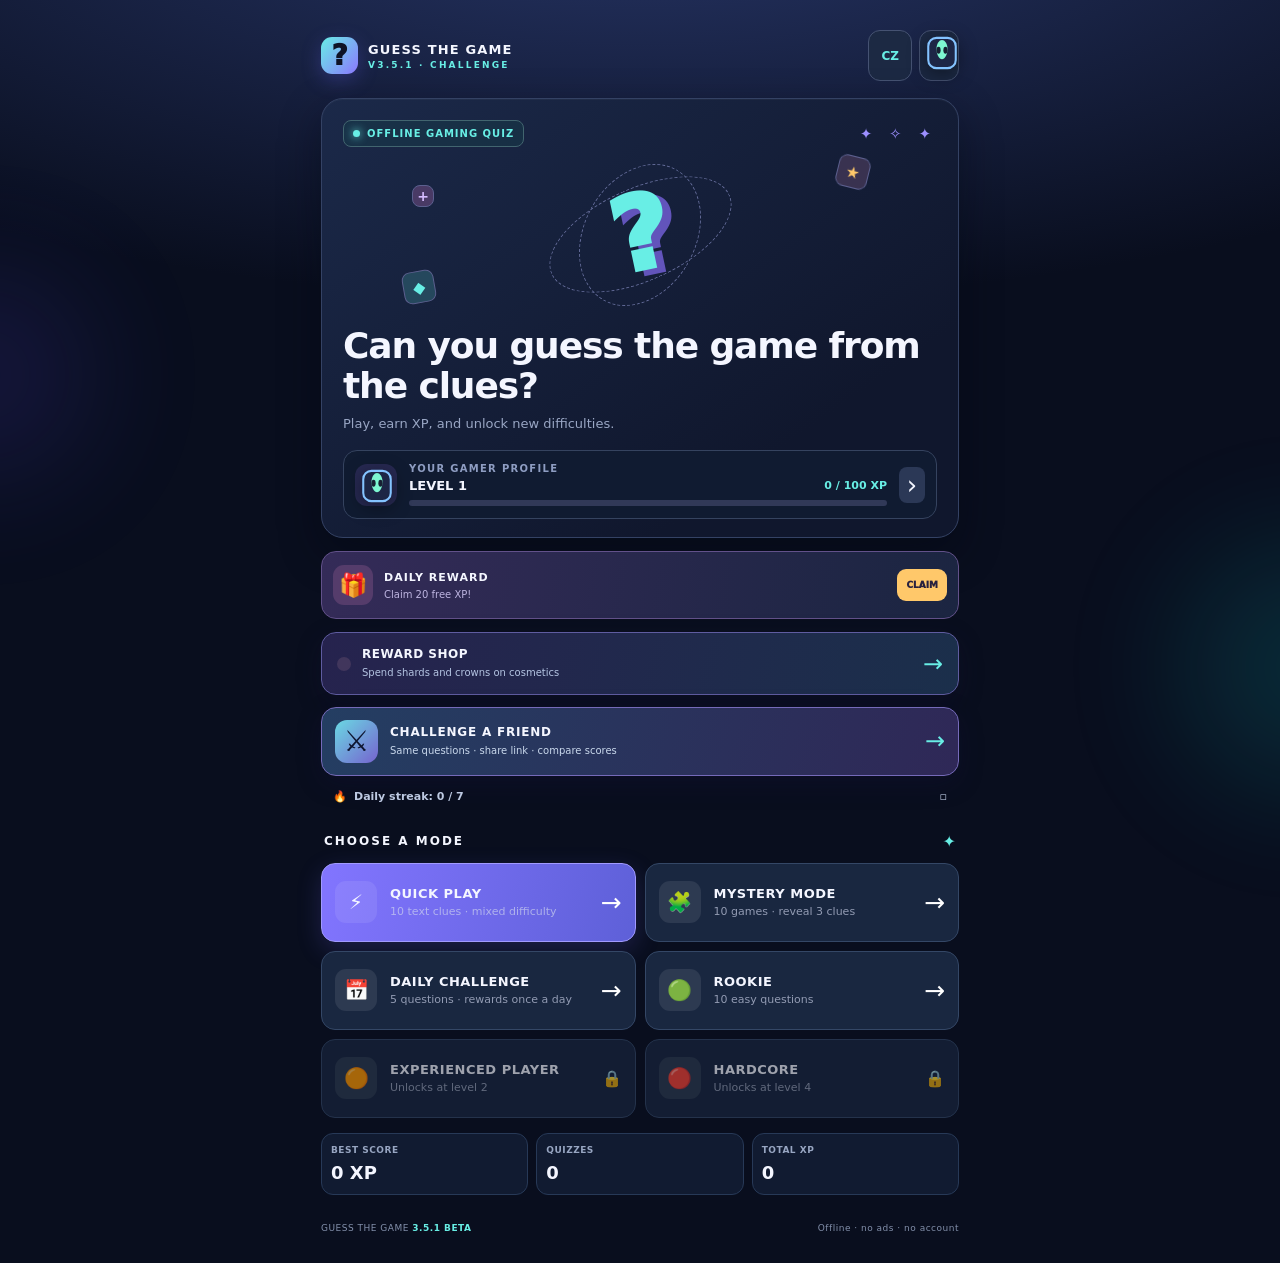
==== commit 591d56c9: "Hotfix 3.5.1: immediately launch invite challenges while keeping score preview" ====
--- a/index.html
+++ b/index.html
@@ -5,7 +5,7 @@
   <meta name="viewport" content="width=device-width,initial-scale=1,viewport-fit=cover">
   <meta name="theme-color" content="#090e1e">
   <meta name="description" content="Guess the Game — offline mobile gaming quiz">
-  <title>Guess the Game 3.5 — Challenge Update</title>
+  <title>Guess the Game 3.5.1 — Challenge Link Fix</title>
   <link rel="icon" type="image/svg+xml" href="data:image/svg+xml,%3Csvg%20xmlns%3D%22http%3A%2F%2Fwww.w3.org%2F2000%2Fsvg%22%20width%3D%22512%22%20height%3D%22512%22%20viewBox%3D%220%200%20108%20108%22%3E%3Cdefs%3E%3ClinearGradient%20id%3D%22bg%22%20x1%3D%220%22%20y1%3D%220%22%20x2%3D%221%22%20y2%3D%221%22%3E%3Cstop%20stop-color%3D%22%23253b71%22%2F%3E%3Cstop%20offset%3D%221%22%20stop-color%3D%22%2315182d%22%2F%3E%3C%2FlinearGradient%3E%3C%2Fdefs%3E%3Crect%20width%3D%22108%22%20height%3D%22108%22%20rx%3D%2225%22%20fill%3D%22url%28%23bg%29%22%2F%3E%3Cpath%20d%3D%22M34%2038c2-23%2039-23%2041%200%201%2017-20%2020-20%2031%22%20fill%3D%22none%22%20stroke%3D%22%2368eee5%22%20stroke-width%3D%2211%22%20stroke-linecap%3D%22round%22%2F%3E%3Ccircle%20cx%3D%2255%22%20cy%3D%2286%22%20r%3D%226.5%22%20fill%3D%22%23ffc86a%22%2F%3E%3Cpath%20d%3D%22M17%2023h13M23.5%2016v14%22%20stroke%3D%22%23ae95ff%22%20stroke-width%3D%225%22%20stroke-linecap%3D%22round%22%2F%3E%3Ccircle%20cx%3D%2284%22%20cy%3D%2280%22%20r%3D%225%22%20fill%3D%22%238c78ff%22%2F%3E%3C%2Fsvg%3E">
   <link rel="manifest" href="site.webmanifest">
   <style>
@@ -102,7 +102,7 @@
   <div class="ambient ambient-a"></div><div class="ambient ambient-b"></div>
   <div class="app">
     <header class="topbar">
-      <button class="logo" id="logoHome" type="button" aria-label="Home"><span class="logo-symbol">?</span><span><b>GUESS THE GAME</b><small>V3.5 · CHALLENGE</small></span></button>
+      <button class="logo" id="logoHome" type="button" aria-label="Home"><span class="logo-symbol">?</span><span><b>GUESS THE GAME</b><small>V3.5.1 · CHALLENGE</small></span></button>
       <div class="top-actions"><button id="langToggle" class="pill" type="button" aria-label="Switch language">EN</button><button id="profileTop" class="avatar" type="button" aria-label="Profile">👾</button></div>
     </header>
 
@@ -230,7 +230,7 @@
       <div id="avatarItems" class="shop-grid"></div>
     </main>
 
-    <footer><span>GUESS THE GAME <b>3.5 BETA</b></span><span data-i18n="footer">Offline · bez reklam · bez účtu</span></footer>
+    <footer><span>GUESS THE GAME <b>3.5.1 BETA</b></span><span data-i18n="footer">Offline · bez reklam · bez účtu</span></footer>
   </div>
   <div id="toast" class="toast hidden" role="status"></div><div id="achievementLayer"></div><div id="sparkles" class="sparkles" aria-hidden="true"></div>
   <script>
@@ -694,11 +694,19 @@
     show('challenge');
   }
   function joinChallenge(){
-    try{const parsed=parseChallengeLink(element('challengeJoinInput').value);challengeDraft=parsed;renderChallengeLobby();toast(T('challengeJoined'));}
-    catch(_){toast(T('challengeInvalid'));}
+    try{
+      const parsed=parseChallengeLink(element('challengeJoinInput').value);
+      challengeDraft=parsed;
+      // A normal invitation launches the shared round; result links show a score preview.
+      if(parsed.opponent){renderChallengeLobby();toast(T('challengeJoined'));}
+      else startChallenge();
+    }catch(_){toast(T('challengeInvalid'));}
   }
   function startChallenge(){
     if(!challengeDraft||!validChallengeIds(challengeDraft.ids)){toast(T('challengeInvalid'));return;}
+    // Directly opened invite links have never rendered the nickname form.
+    // Preserve the returning player's saved nickname in this case.
+    if(!element('challengeName').value.trim())element('challengeName').value=challengeName||T('challengeNickname');
     updateChallengeName();
     const ch={seed:challengeDraft.seed,ids:challengeDraft.ids.slice(),opponent:challengeDraft.opponent?{...challengeDraft.opponent}:null};
     session={mode:'challenge',day:date(),seed:ch.seed,ids:ch.ids.slice(),challenge:ch,idx:0,score:0,correct:0,streak:0,maxStreak:0,lives:3,hint:false,selected:null,gained:0,reveal:0};
@@ -947,11 +955,15 @@
     else if(event.key==='Escape'){event.preventDefault();home();}
   });
   normalizeChallengeResults();
-  // Visiting a shared URL opens a preview instead of unexpectedly overwriting a saved quiz.
+  // An invitation link should start the exact same quiz immediately.
+  // A link containing somebody's result instead opens the score comparison preview.
   const urlInput=new URLSearchParams(window.location.search);
   if(urlInput.has('challenge')){
-    try{challengeDraft=parseChallengeLink(window.location.href);renderChallengeLobby();}
-    catch(_){home();toast(T('challengeInvalid'));}
+    try{
+      challengeDraft=parseChallengeLink(window.location.href);
+      if(challengeDraft.opponent)renderChallengeLobby();
+      else startChallenge();
+    }catch(_){home();toast(T('challengeInvalid'));}
   }else home();
 })();
 
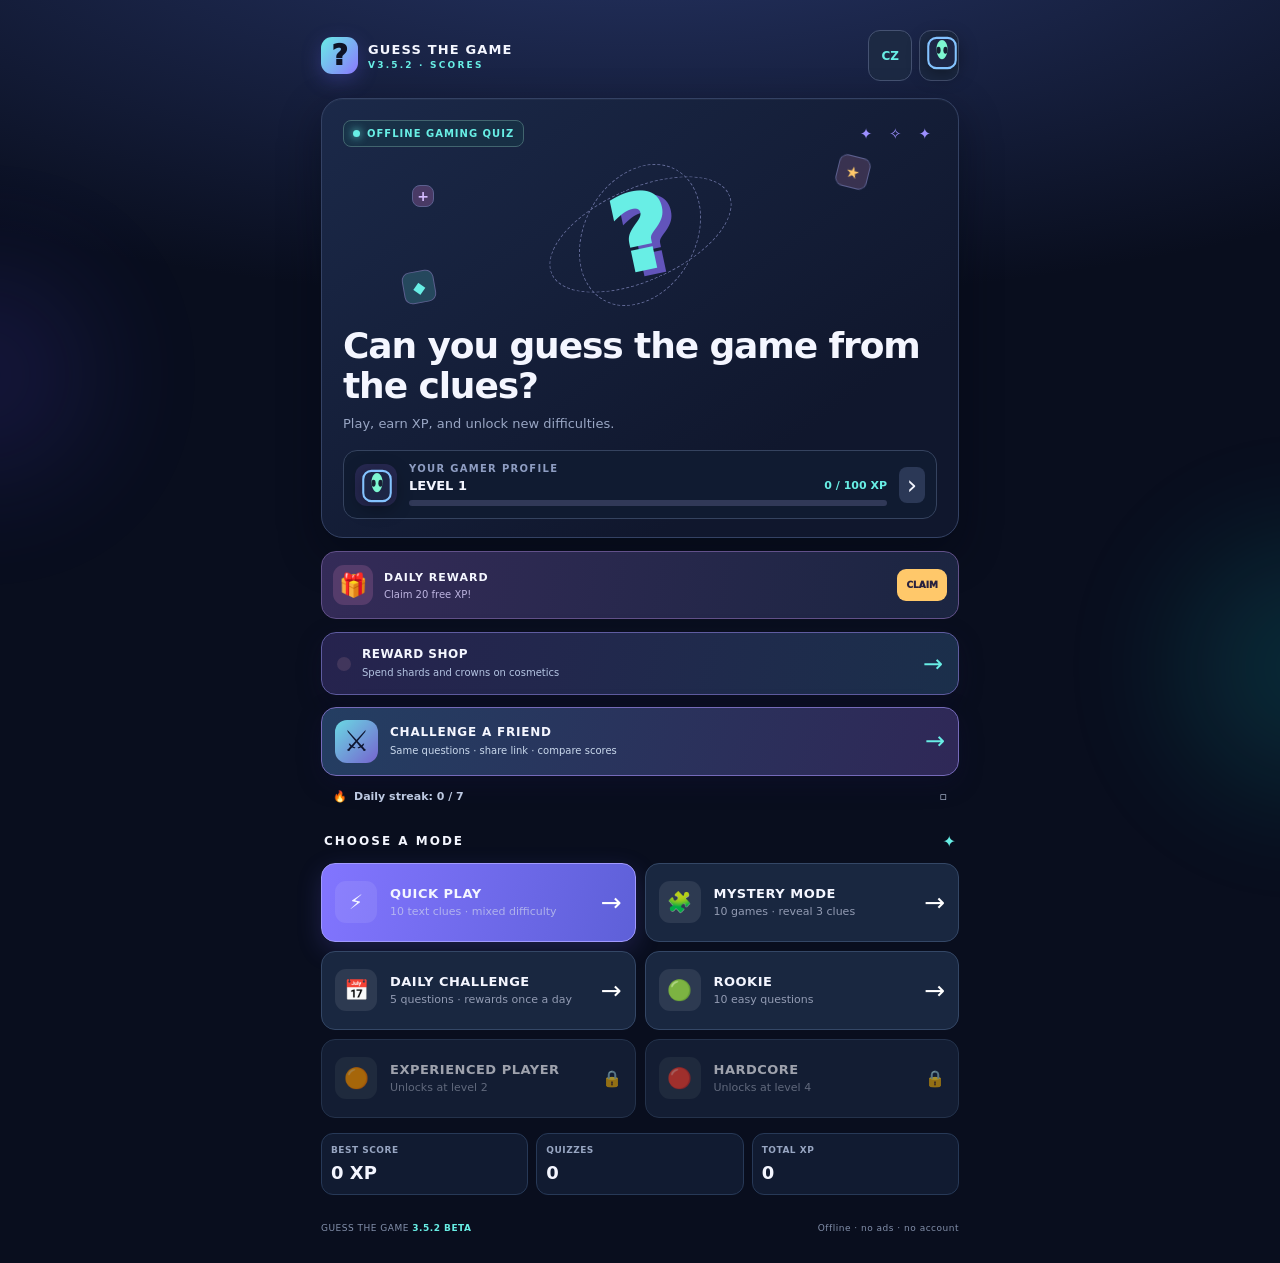
==== commit 8cd9bf48: "Hotfix 3.5.2: include friend score in challenge links and compare after playing" ====
--- a/index.html
+++ b/index.html
@@ -5,7 +5,7 @@
   <meta name="viewport" content="width=device-width,initial-scale=1,viewport-fit=cover">
   <meta name="theme-color" content="#090e1e">
   <meta name="description" content="Guess the Game — offline mobile gaming quiz">
-  <title>Guess the Game 3.5.1 — Challenge Link Fix</title>
+  <title>Guess the Game 3.5.2 — Challenge Scores Fix</title>
   <link rel="icon" type="image/svg+xml" href="data:image/svg+xml,%3Csvg%20xmlns%3D%22http%3A%2F%2Fwww.w3.org%2F2000%2Fsvg%22%20width%3D%22512%22%20height%3D%22512%22%20viewBox%3D%220%200%20108%20108%22%3E%3Cdefs%3E%3ClinearGradient%20id%3D%22bg%22%20x1%3D%220%22%20y1%3D%220%22%20x2%3D%221%22%20y2%3D%221%22%3E%3Cstop%20stop-color%3D%22%23253b71%22%2F%3E%3Cstop%20offset%3D%221%22%20stop-color%3D%22%2315182d%22%2F%3E%3C%2FlinearGradient%3E%3C%2Fdefs%3E%3Crect%20width%3D%22108%22%20height%3D%22108%22%20rx%3D%2225%22%20fill%3D%22url%28%23bg%29%22%2F%3E%3Cpath%20d%3D%22M34%2038c2-23%2039-23%2041%200%201%2017-20%2020-20%2031%22%20fill%3D%22none%22%20stroke%3D%22%2368eee5%22%20stroke-width%3D%2211%22%20stroke-linecap%3D%22round%22%2F%3E%3Ccircle%20cx%3D%2255%22%20cy%3D%2286%22%20r%3D%226.5%22%20fill%3D%22%23ffc86a%22%2F%3E%3Cpath%20d%3D%22M17%2023h13M23.5%2016v14%22%20stroke%3D%22%23ae95ff%22%20stroke-width%3D%225%22%20stroke-linecap%3D%22round%22%2F%3E%3Ccircle%20cx%3D%2284%22%20cy%3D%2280%22%20r%3D%225%22%20fill%3D%22%238c78ff%22%2F%3E%3C%2Fsvg%3E">
   <link rel="manifest" href="site.webmanifest">
   <style>
@@ -93,6 +93,12 @@
 /* Guess the Game 3.5 — equal-seed friend challenges and head-to-head results. */
 .challenge-cta{display:flex;align-items:center;gap:12px;width:100%;text-align:left;background:linear-gradient(108deg,#243e62,#2f2857);border:1px solid #756ab9;border-radius:15px;padding:12px 13px;margin-top:12px;min-height:64px;box-shadow:0 8px 25px #120e3952}.challenge-cta>span:nth-child(2){flex:1;display:grid;gap:5px}.challenge-cta b{font-size:12px;letter-spacing:.8px}.challenge-cta small{font-size:10px;color:#c9d8ec;line-height:1.4}.challenge-cta-emblem{width:43px;height:43px;display:grid;place-items:center;background:linear-gradient(135deg,#6ad9e3,#7663cf);color:#0e1530;font-size:29px;font-weight:900;border-radius:12px;flex:none}.challenge-cta:active{transform:scale(.99)}
 .challenge-hero,.challenge-join{padding:21px 18px 19px;margin-top:15px}.challenge-heading{display:flex;align-items:center;gap:12px}.challenge-icon{width:48px;height:48px;display:grid;place-items:center;background:linear-gradient(135deg,var(--cyan),var(--purple));border-radius:13px;color:#111a2c;font-weight:900;font-size:31px}.challenge-hero h1{font-size:27px;letter-spacing:-.7px;margin:16px 0 8px}.challenge-label{font-size:10px;letter-spacing:1.1px;color:#a6b9da;font-weight:900;display:block;margin:17px 0 8px}.challenge-input{display:block;width:100%;min-height:44px;border:1px solid #4d648b;background:#0d1932;color:#f1f7ff;border-radius:10px;padding:11px 12px;font:inherit;font-size:14px;outline:none}.challenge-input:focus-visible{border-color:var(--cyan);box-shadow:0 0 0 2px #68eee536}.challenge-url{font-size:11px;color:#b0d9e6;font-family:ui-monospace,Consolas,monospace}.challenge-code-row{display:flex;justify-content:space-between;align-items:center;gap:6px;margin-top:18px;margin-bottom:8px;color:#9fb5d9;font-size:10px;font-weight:900;letter-spacing:.8px}.challenge-code-row strong{color:var(--gold);letter-spacing:.6px;font-size:12px;overflow-wrap:anywhere}.challenge-actions{display:grid;grid-template-columns:repeat(2,minmax(0,1fr));gap:7px;margin-top:10px}.challenge-actions .tool-action{min-width:0;min-height:47px}.challenge-actions .tool-action:last-child{grid-column:1/-1}.challenge-start{margin-top:18px}.challenge-join h2{font-size:13px;letter-spacing:.8px;margin:0 0 12px}.challenge-join .subtext{margin-bottom:10px}.challenge-paste{min-height:75px;resize:vertical;font-family:ui-monospace,Consolas,monospace;font-size:11px}.challenge-join .tool-action{width:100%;margin-top:9px}.challenge-fairness{color:#91a3c3;font-size:10px;line-height:1.55;margin:15px 7px}.challenge-comparison,.challenge-result{border:1px solid #516b93;border-radius:14px;background:#111f3c;margin-top:18px;padding:14px 12px;text-align:center}.challenge-result-title{font-size:12px;letter-spacing:1.1px;font-weight:950;color:var(--cyan);margin-bottom:12px}.challenge-score-columns{display:grid;grid-template-columns:minmax(0,1fr) 42px minmax(0,1fr);gap:8px;align-items:center}.challenge-score-columns>div{border:1px solid #3f5678;border-radius:12px;padding:12px 6px;background:#182747;min-width:0}.challenge-score-columns small{display:block;font-size:10px;color:#9eb5d8;letter-spacing:.3px;overflow-wrap:anywhere}.challenge-score-columns strong{display:block;margin:4px 0;color:var(--gold);font-size:27px;font-variant-numeric:tabular-nums}.challenge-versus{font-size:12px;font-weight:900;color:#acb8e2}.challenge-comparison-text{color:#e3ecff;font-size:12px;line-height:1.5;margin:13px 1px 0;font-weight:750}.challenge-result-hint{color:#91a3c3;line-height:1.4;font-size:10px;margin:10px 2px 0}.challenge-result .challenge-comparison-text{font-size:13px}.challenge-result.win{border-color:#3a947b;box-shadow:0 0 22px #44e3ae13}.challenge-result.lose{border-color:#b77b83}.challenge-result.draw{border-color:#a98bd9}
+.challenge-score-tip{font-size:11px;line-height:1.5;color:#c5ddfc;border-left:3px solid #6adcd4;background:#132940;padding:10px 11px;margin:10px 0 2px;border-radius:0 9px 9px 0}
+.challenge-compare-tools{display:flex;flex-direction:column;gap:8px;padding:12px;margin-top:13px;background:#0f1c32;border:1px solid #344969;border-radius:12px;text-align:left}
+.challenge-compare-tools label{color:#c9d9f9;font-size:10px;font-weight:950;letter-spacing:.7px}
+.challenge-compare-tools .challenge-paste{width:100%;min-height:58px;margin:0;font-size:11px}
+.challenge-compare-tools button{min-height:39px}
+.challenge-result-hint[role=status]{font-size:11px;color:#b9cdec}
 @media(max-width:365px){.challenge-score-columns{grid-template-columns:minmax(0,1fr) 25px minmax(0,1fr);gap:4px}.challenge-score-columns strong{font-size:22px}.challenge-actions .tool-action{font-size:10px}.challenge-hero{padding:16px 12px}}
 @media(prefers-reduced-motion:reduce){.challenge-cta{transition:none!important}}
 
@@ -102,7 +108,7 @@
   <div class="ambient ambient-a"></div><div class="ambient ambient-b"></div>
   <div class="app">
     <header class="topbar">
-      <button class="logo" id="logoHome" type="button" aria-label="Home"><span class="logo-symbol">?</span><span><b>GUESS THE GAME</b><small>V3.5.1 · CHALLENGE</small></span></button>
+      <button class="logo" id="logoHome" type="button" aria-label="Home"><span class="logo-symbol">?</span><span><b>GUESS THE GAME</b><small>V3.5.2 · SCORES</small></span></button>
       <div class="top-actions"><button id="langToggle" class="pill" type="button" aria-label="Switch language">EN</button><button id="profileTop" class="avatar" type="button" aria-label="Profile">👾</button></div>
     </header>
 
@@ -149,6 +155,7 @@
         <input id="challengeName" class="challenge-input" type="text" maxlength="20" autocomplete="nickname" placeholder="FOXEY">
         <div class="challenge-code-row"><span data-i18n="challengeCodeLabel">KÓD VÝZVY</span><strong id="challengeCodeDisplay">—</strong></div>
         <input id="challengeLink" class="challenge-input challenge-url" type="text" spellcheck="false" readonly aria-label="Challenge link">
+        <p class="challenge-score-tip" id="challengeScoreTip" role="status" aria-live="polite"></p>
         <div class="challenge-actions">
           <button id="createChallenge" class="tool-action" type="button" data-i18n="challengeNew">NOVÁ VÝZVA</button>
           <button id="copyChallenge" class="tool-action primary" type="button" data-i18n="challengeCopy">📋 KOPÍROVAT ODKAZ</button>
@@ -192,6 +199,12 @@
         <div class="challenge-result-title" data-i18n="challengeDuel">⚔ VÝSLEDEK VÝZVY</div>
         <div class="challenge-score-columns"><div><small data-i18n="challengeYou">TY</small><strong id="resultChallengeOwn">—</strong><small id="resultChallengeOwnInfo"></small></div><span class="challenge-versus">VS</span><div><small id="resultChallengeOppName">KAMARÁD</small><strong id="resultChallengeOpp">—</strong><small id="resultChallengeOppInfo"></small></div></div>
         <p id="resultChallengeOutcome" class="challenge-comparison-text"></p>
+        <p id="resultChallengeHelp" class="challenge-result-hint" role="status" aria-live="polite"></p>
+        <div id="resultCompareTools" class="challenge-compare-tools">
+          <label for="resultOpponentLink" data-i18n="challengeAddFriendLabel">MÁŠ KAMARÁDŮV VÝSLEDKOVÝ ODKAZ?</label>
+          <textarea id="resultOpponentLink" class="challenge-input challenge-paste" rows="2" maxlength="1500" spellcheck="false" autocapitalize="off" placeholder="https://foxey-cz.github.io/GuessTheGame-Web/?challenge=..."></textarea>
+          <button id="addFriendScore" type="button" class="tool-action primary" data-i18n="challengeCompareNow">⚔ POROVNAT SKÓRE</button>
+        </div>
         <p class="challenge-result-hint" data-i18n="challengeFirstCounts">Pro soutěž se počítá první dokončený pokus. Opakování je pouze trénink.</p>
       </div><div id="levelUp" class="level-up hidden">✦ LEVEL UP! ✦</div><button id="playAgain" type="button" class="next-button" data-i18n="playAgain">HRÁT ZNOVU →</button><button id="shareResult" type="button" class="share-button" data-i18n="shareResult">📤 SDÍLET VÝSLEDEK</button><button id="resultHome" type="button" class="back result-home" data-i18n="menu">← ZPĚT DO MENU</button></section>
     </main>
@@ -230,7 +243,7 @@
       <div id="avatarItems" class="shop-grid"></div>
     </main>
 
-    <footer><span>GUESS THE GAME <b>3.5.1 BETA</b></span><span data-i18n="footer">Offline · bez reklam · bez účtu</span></footer>
+    <footer><span>GUESS THE GAME <b>3.5.2 BETA</b></span><span data-i18n="footer">Offline · bez reklam · bez účtu</span></footer>
   </div>
   <div id="toast" class="toast hidden" role="status"></div><div id="achievementLayer"></div><div id="sparkles" class="sparkles" aria-hidden="true"></div>
   <script>
@@ -260,7 +273,13 @@
       challengeInvalid:'❌ Neplatný odkaz nebo kód výzvy.',challengeJoined:'✅ Výzva načtena! Otázky budou stejné.',challengeCreated:'⚔ Nová výzva připravena.',
       challengeScoreLink:'Vyzkoušej moji výzvu a překonej moje skóre!',challengeInviteLink:'Zahraj si se mnou stejných 10 herních otázek!',
       challengePractice:'Opakovaný pokus – bez dalších odměn. Do souboje se počítá první skóre.',challengePrevious:'První pokus: {score} XP',
-      challengeSoloResult:'Pošli svůj výsledek. Kamarád po otevření odkazu uvidí vaše srovnání.',challengeNickname:'Hráč',
+      challengeSoloResult:'Zatím tu není soupeřovo skóre. Pro srovnání potřebuješ jeho výsledkový odkaz.',challengeNickname:'Hráč',
+      challengeScoreReady:'Tento odkaz obsahuje tvůj první výsledek. Kamarád po dohrání uvidí vaše skóre vedle sebe.',
+      challengeScoreMissing:'Tento odkaz obsahuje pouze otázky. Pokud chceš, aby kamarád viděl tvoje skóre po dohrání, zahraj nejdřív výzvu a potom pošli nový odkaz.',
+      challengeResultMissing:'Soupeřovo skóre v pozvánce nebylo. Bez serveru ho nelze automaticky načíst. Pošlete si výsledkové odkazy a vlož kamarádův sem.',
+      challengeResultPresent:'Super! Soupeřovo skóre se načetlo ze sdíleného odkazu. Níže vidíš skutečné porovnání.',
+      challengeAddFriendLabel:'MÁŠ KAMARÁDŮV VÝSLEDKOVÝ ODKAZ?',challengeCompareNow:'⚔ POROVNAT SKÓRE',
+      challengeWrongResult:'Tento odkaz nemá skóre nebo patří k jiné výzvě.',challengeFriendLoaded:'✅ Skóre kamaráda načteno a porovnáno.',
       offline:'OFFLINE HERNÍ KVÍZ',hero:'Poznáš hru podle indicií?',subtitle:'Hraj, získávej XP a odemykej další obtížnosti.',yourProfile:'TVŮJ HERNÍ PROFIL',
       dailyGift:'DENNÍ ODMĚNA',dailyGiftDesc:'Vyzvedni si 20 XP zdarma!',claim:'VYZVEDNOUT',claimed:'VYZVEDNUTO',chooseMode:'VYBER REŽIM',
       mystery:'MYSTERY MODE',mysteryDesc:'10 her · 3 postupné indicie',mysteryReveal:'🔎 ODKRÝT DALŠÍ INDICII (−5 XP)',mysteryStage:'INDICIE {stage} / 3',mysteryReward:'ZÍSKÁŠ {points} XP',mysteryTitle:'INDICIE {stage}',
@@ -309,7 +328,13 @@
       challengeInvalid:'❌ Invalid challenge link or code.',challengeJoined:'✅ Challenge loaded! Questions will match.',challengeCreated:'⚔ New challenge ready.',
       challengeScoreLink:'Try my game challenge and beat my score!',challengeInviteLink:'Play the same 10 gaming questions as me!',
       challengePractice:'Replay only – no extra rewards. Your first attempt is your official score.',challengePrevious:'First attempt: {score} XP',
-      challengeSoloResult:'Share your score. Your friend can open the link to compare your results.',challengeNickname:'Player',
+      challengeSoloResult:'No opponent score yet. To compare, you need their score link.',challengeNickname:'Player',
+      challengeScoreReady:'This invite already includes your first score. Your friend will see both scores after finishing.',
+      challengeScoreMissing:'This invite only includes the questions. To let your friend see your score after playing, play this challenge first and then send the updated link.',
+      challengeResultMissing:'The invitation does not contain an opponent score. There is no server to retrieve it. Exchange score links and paste your opponent score link below.',
+      challengeResultPresent:'Great! The opponent score was loaded from the shared link. Here are both results.',
+      challengeAddFriendLabel:'HAVE AN OPPONENT SCORE LINK?',challengeCompareNow:'⚔ COMPARE SCORES',
+      challengeWrongResult:'This link has no score or belongs to a different challenge.',challengeFriendLoaded:'✅ Friend score loaded and compared.',
       offline:'OFFLINE GAMING QUIZ',hero:'Can you guess the game from the clues?',subtitle:'Play, earn XP, and unlock new difficulties.',yourProfile:'YOUR GAMER PROFILE',
       dailyGift:'DAILY REWARD',dailyGiftDesc:'Claim 20 free XP!',claim:'CLAIM',claimed:'CLAIMED',chooseMode:'CHOOSE A MODE',
       mystery:'MYSTERY MODE',mysteryDesc:'10 games · reveal 3 clues',mysteryReveal:'🔎 REVEAL THE NEXT CLUE (−5 XP)',mysteryStage:'CLUE {stage} / 3',mysteryReward:'EARN {points} XP',mysteryTitle:'CLUE {stage}',
@@ -362,6 +387,7 @@
   let screen = 'home';
   let lastMode = 'classic';
   let challengeDraft = null;
+  const storedChallenge=get('lastChallenge',null);
   let challengeName = get('challengeName','');
 
   const shopItems = [
@@ -648,11 +674,11 @@
       if(player.length>80)throw Error('invalid name');
       opponent={name:nickname(player),score:num('score',200),correct:num('correct',10),streak:num('streak',10)};
     }
-    return {seed,ids,opponent};
+    return {seed,ids,opponent,autoPlay:url.searchParams.get('play')==='1'};
   }
   function challengeUrl(ch,score=null){
     const url=new URL(CHALLENGE_URL);url.searchParams.set('challenge',challengeCode(ch.seed));url.searchParams.set('q',ch.ids.join('.'));
-    if(score){url.searchParams.set('player',nickname(challengeName));url.searchParams.set('score',String(score.score));url.searchParams.set('correct',String(score.correct));url.searchParams.set('streak',String(score.streak));}
+    if(score){url.searchParams.set('player',nickname(challengeName));url.searchParams.set('score',String(score.score));url.searchParams.set('correct',String(score.correct));url.searchParams.set('streak',String(score.streak));url.searchParams.set('play','1');}
     return url.toString();
   }
   function myChallengeRecord(ch){
@@ -681,15 +707,21 @@
   function newChallenge(){
     challengeDraft={seed:makeChallengeSeed(),ids:[],opponent:null};
     challengeDraft.ids=challengeIds(challengeDraft.seed);
+    set('lastChallenge',{seed:challengeDraft.seed,ids:challengeDraft.ids});
     renderChallengeLobby();toast(T('challengeCreated'));
   }
   function renderChallengeLobby(){
-    if(!challengeDraft){challengeDraft={seed:makeChallengeSeed(),ids:[],opponent:null};challengeDraft.ids=challengeIds(challengeDraft.seed);}
+    if(!challengeDraft){
+      if(storedChallenge&&Number.isSafeInteger(storedChallenge.seed)&&storedChallenge.seed>=0&&storedChallenge.seed<=0xffffffff&&validChallengeIds(storedChallenge.ids)&&storedChallenge.ids.join('.')===challengeIds(storedChallenge.seed).join('.'))challengeDraft={seed:storedChallenge.seed,ids:storedChallenge.ids.slice(),opponent:null};
+      else {challengeDraft={seed:makeChallengeSeed(),ids:[],opponent:null};challengeDraft.ids=challengeIds(challengeDraft.seed);}
+    }
     translate();applyCosmetics();
     element('challengeName').value=challengeName||T('challengeNickname');
     updateText('challengeCodeDisplay',challengeCode(challengeDraft.seed));
-    element('challengeLink').value=challengeUrl(challengeDraft);
-    const my=myChallengeRecord(challengeDraft);comparePanel('lobby',challengeDraft,my);
+    const my=myChallengeRecord(challengeDraft);
+    element('challengeLink').value=challengeUrl(challengeDraft,my);
+    updateText('challengeScoreTip',T(my?'challengeScoreReady':'challengeScoreMissing'));
+    comparePanel('lobby',challengeDraft,my);
     element('shareSavedChallenge').classList.toggle('hidden',!my);
     show('challenge');
   }
@@ -698,7 +730,7 @@
       const parsed=parseChallengeLink(element('challengeJoinInput').value);
       challengeDraft=parsed;
       // A normal invitation launches the shared round; result links show a score preview.
-      if(parsed.opponent){renderChallengeLobby();toast(T('challengeJoined'));}
+      if(parsed.opponent&&!parsed.autoPlay){renderChallengeLobby();toast(T('challengeJoined'));}
       else startChallenge();
     }catch(_){toast(T('challengeInvalid'));}
   }
@@ -709,6 +741,7 @@
     if(!element('challengeName').value.trim())element('challengeName').value=challengeName||T('challengeNickname');
     updateChallengeName();
     const ch={seed:challengeDraft.seed,ids:challengeDraft.ids.slice(),opponent:challengeDraft.opponent?{...challengeDraft.opponent}:null};
+    set('lastChallenge',{seed:ch.seed,ids:ch.ids});
     session={mode:'challenge',day:date(),seed:ch.seed,ids:ch.ids.slice(),challenge:ch,idx:0,score:0,correct:0,streak:0,maxStreak:0,lives:3,hint:false,selected:null,gained:0,reveal:0};
     lastMode='challenge';saveSession();game();
   }
@@ -726,13 +759,14 @@
   async function sendChallengeLink(score=null){
     if(!challengeDraft)return;
     updateChallengeName();
-    const url=challengeUrl(challengeDraft,score);
-    const label=T(score?'challengeScoreLink':'challengeInviteLink');
+    const saved=score||myChallengeRecord(challengeDraft);
+    const url=challengeUrl(challengeDraft,saved);
+    const label=T(saved?'challengeScoreLink':'challengeInviteLink');
     if(typeof navigator.share==='function'){
       try{await navigator.share({title:'Guess the Game – Challenge',text:label,url});return;}
       catch(error){if(error?.name==='AbortError')return;}
     }
-    await copyChallengeText(url,score?'score':'invite');
+    await copyChallengeText(url,saved?'score':'invite');
   }
   function shareChallengeScore(){
     const ch=(screen==='result'&&result?.mode==='challenge')?result.challenge:challengeDraft;
@@ -743,6 +777,20 @@
     sendChallengeLink(saved);
   }
 
+  function addFriendScore(){
+    if(!result||result.mode!=='challenge'||!result.challenge)return;
+    try{
+      const incoming=parseChallengeLink(element('resultOpponentLink').value);
+      const own=result.challenge;
+      if(!incoming.opponent||incoming.seed!==own.seed||incoming.ids.join('.')!==own.ids.join('.'))throw Error('mismatch');
+      result.challenge.opponent={...incoming.opponent};
+      challengeDraft={...result.challenge};
+      comparePanel('result',result.challenge,myChallengeRecord(result.challenge));
+      updateText('resultChallengeHelp',T('challengeResultPresent'));
+      element('resultOpponentLink').value='';
+      toast(T('challengeFriendLoaded'));
+    }catch(_){toast(T('challengeWrongResult'));}
+  }
   function shareResult(){
     if(!result)return;
     if(result.mode==='challenge'){shareChallengeScore();return;}
@@ -912,6 +960,7 @@
     if(challengeOn){
       challengeDraft={...r.challenge};
       comparePanel('result',r.challenge,myChallengeRecord(r.challenge));
+      updateText('resultChallengeHelp',T(r.challenge.opponent?'challengeResultPresent':'challengeResultMissing'));
       updateText('shareResult',T('challengeShareScore'));
     }else{updateText('shareResult',T('shareResult'));}
     show('result');
@@ -930,11 +979,12 @@
   element('challengeBack').addEventListener('click',home);
   element('challengeName').addEventListener('change',updateChallengeName);
   element('createChallenge').addEventListener('click',newChallenge);
-  element('copyChallenge').addEventListener('click',()=>{updateChallengeName();copyChallengeText(challengeUrl(challengeDraft),'invite');});
-  element('shareChallenge').addEventListener('click',()=>sendChallengeLink());
+  element('copyChallenge').addEventListener('click',()=>{updateChallengeName();const saved=challengeDraft&&myChallengeRecord(challengeDraft);copyChallengeText(challengeUrl(challengeDraft,saved),saved?'score':'invite');});
+  element('shareChallenge').addEventListener('click',()=>sendChallengeLink(challengeDraft&&myChallengeRecord(challengeDraft)));
   element('startChallenge').addEventListener('click',startChallenge);
   element('joinChallenge').addEventListener('click',joinChallenge);
   element('shareSavedChallenge').addEventListener('click',shareChallengeScore);
+  element('addFriendScore').addEventListener('click',addFriendScore);
   element('openShopHome').addEventListener('click',renderShop);element('openShopProfile').addEventListener('click',renderShop);element('shopBack').addEventListener('click',home);element('openChest').addEventListener('click',openChest);
   for(const [id,mode] of [['startClassic','classic'],['startMystery','mystery'],['startDaily','daily'],['startEasy','easy'],['startMedium','medium'],['startHard','hard']])element(id).addEventListener('click',()=>start(mode));
   element('resume').addEventListener('click',()=>{if(session){lastMode=session.mode;game();}});
@@ -961,7 +1011,7 @@
   if(urlInput.has('challenge')){
     try{
       challengeDraft=parseChallengeLink(window.location.href);
-      if(challengeDraft.opponent)renderChallengeLobby();
+      if(challengeDraft.opponent&&!challengeDraft.autoPlay)renderChallengeLobby();
       else startChallenge();
     }catch(_){home();toast(T('challengeInvalid'));}
   }else home();
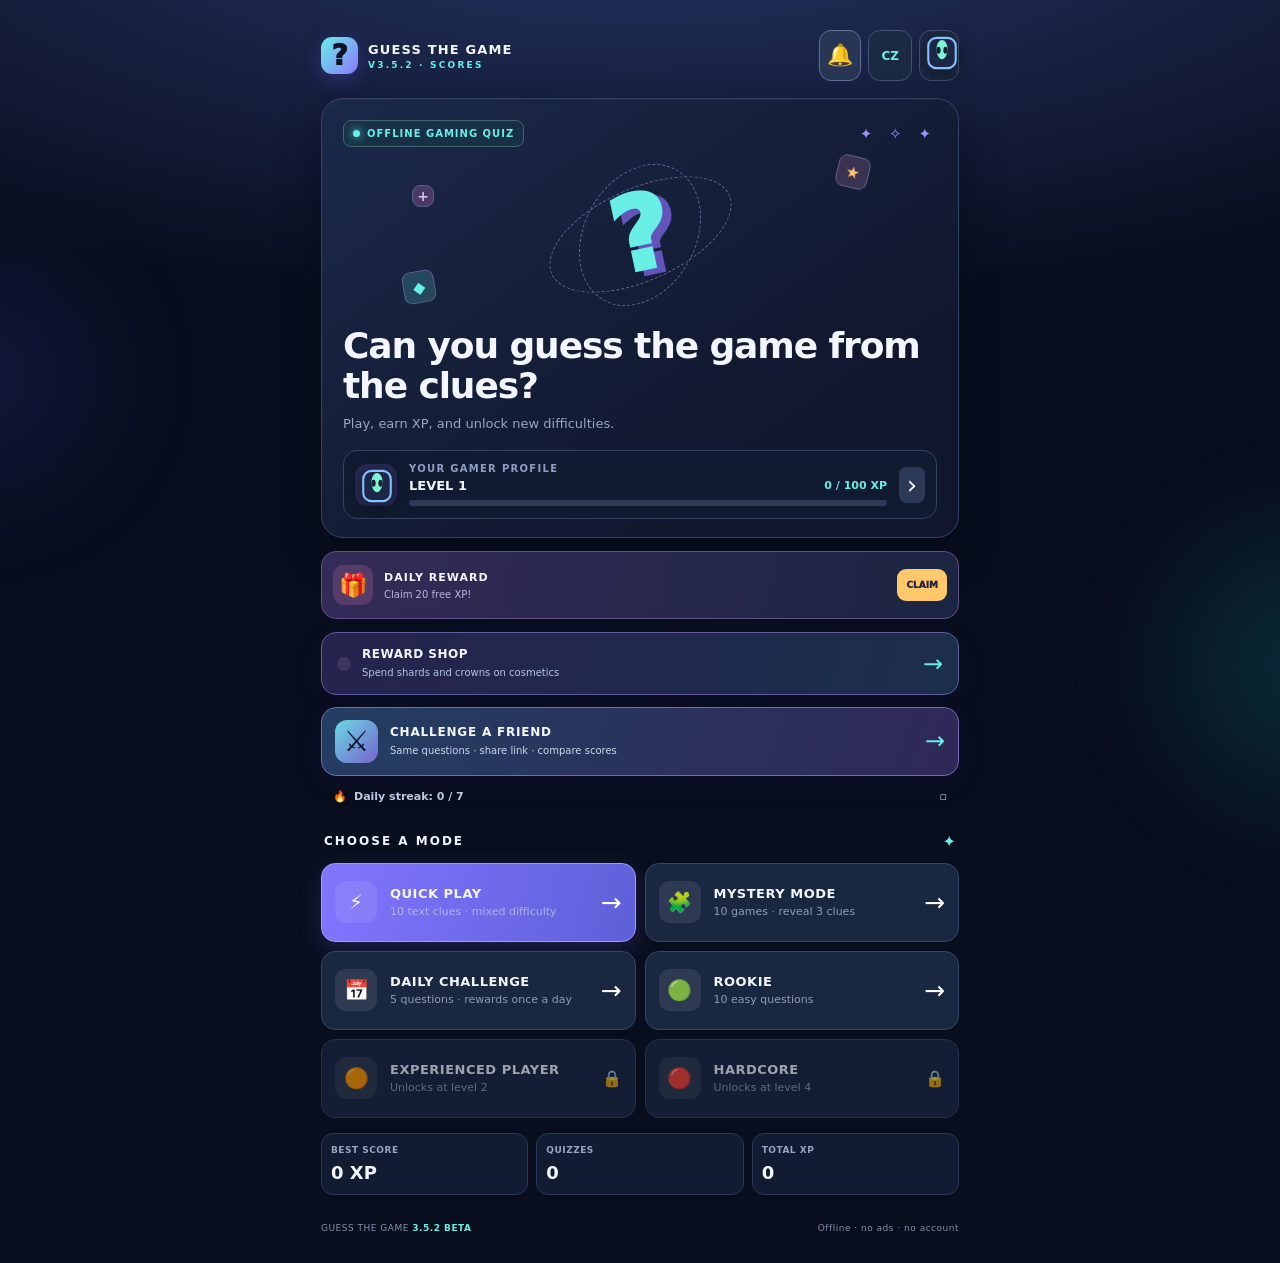
==== commit da611900: "Add top-right FOXEY account notifications shortcut in standalone Guess the Game" ====
--- a/index.html
+++ b/index.html
@@ -102,6 +102,11 @@
 @media(max-width:365px){.challenge-score-columns{grid-template-columns:minmax(0,1fr) 25px minmax(0,1fr);gap:4px}.challenge-score-columns strong{font-size:22px}.challenge-actions .tool-action{font-size:10px}.challenge-hero{padding:16px 12px}}
 @media(prefers-reduced-motion:reduce){.challenge-cta{transition:none!important}}
 
+
+/* Unified platform notifications shortcut: opens a separate tab, never resets the running game. */
+.game-notifications-shortcut{display:inline-flex;align-items:center;justify-content:center;min-width:39px;min-height:39px;padding:5px 7px;border:1px solid #62719a;border-radius:12px;background:#263654;color:#fff;text-decoration:none;font-size:21px;line-height:1}
+.game-notifications-shortcut:hover,.game-notifications-shortcut:focus-visible{border-color:#67e5df;background:#314b6c}
+@media(max-width:400px){.game-notifications-shortcut{min-width:35px;min-height:35px;font-size:19px;padding:3px}}
 </style>
 </head>
 <body>
@@ -109,7 +114,7 @@
   <div class="app">
     <header class="topbar">
       <button class="logo" id="logoHome" type="button" aria-label="Home"><span class="logo-symbol">?</span><span><b>GUESS THE GAME</b><small>V3.5.2 · SCORES</small></span></button>
-      <div class="top-actions"><button id="langToggle" class="pill" type="button" aria-label="Switch language">EN</button><button id="profileTop" class="avatar" type="button" aria-label="Profile">👾</button></div>
+      <div class="top-actions"><a class="game-notifications-shortcut" href="./secure-quiz-beta.html?notifications=1" target="_blank" rel="noopener noreferrer" aria-label="Otevřít upozornění FOXEY Arcade" title="Oznámení FOXEY Arcade">🔔</a><button id="langToggle" class="pill" type="button" aria-label="Switch language">EN</button><button id="profileTop" class="avatar" type="button" aria-label="Profile">👾</button></div>
     </header>
 
     <main id="home" class="screen">
@@ -676,9 +681,9 @@
     }
     return {seed,ids,opponent,autoPlay:url.searchParams.get('play')==='1'};
   }
-  function challengeUrl(ch,score=null){
+  function challengeUrl(ch,score=null,autoStart=true){
     const url=new URL(CHALLENGE_URL);url.searchParams.set('challenge',challengeCode(ch.seed));url.searchParams.set('q',ch.ids.join('.'));
-    if(score){url.searchParams.set('player',nickname(challengeName));url.searchParams.set('score',String(score.score));url.searchParams.set('correct',String(score.correct));url.searchParams.set('streak',String(score.streak));url.searchParams.set('play','1');}
+    if(score){url.searchParams.set('player',nickname(challengeName));url.searchParams.set('score',String(score.score));url.searchParams.set('correct',String(score.correct));url.searchParams.set('streak',String(score.streak));if(autoStart)url.searchParams.set('play','1');}
     return url.toString();
   }
   function myChallengeRecord(ch){
@@ -756,11 +761,11 @@
     if(!ok){const field=element('challengeLink');field.value=textValue;field.focus();field.select();toast(T('copyManual'));}
     else toast(T(kind==='score'?'challengeScoreCopied':'challengeClipboard'));
   }
-  async function sendChallengeLink(score=null){
+  async function sendChallengeLink(score=null,scorePreview=false){
     if(!challengeDraft)return;
     updateChallengeName();
     const saved=score||myChallengeRecord(challengeDraft);
-    const url=challengeUrl(challengeDraft,saved);
+    const url=challengeUrl(challengeDraft,saved,!scorePreview);
     const label=T(saved?'challengeScoreLink':'challengeInviteLink');
     if(typeof navigator.share==='function'){
       try{await navigator.share({title:'Guess the Game – Challenge',text:label,url});return;}
@@ -774,7 +779,8 @@
     const saved=myChallengeRecord(ch);
     if(!saved){toast(T('challengePending'));return;}
     challengeDraft={...ch};
-    sendChallengeLink(saved);
+    // A shared *result* opens the score preview; a regular scored challenge invite auto-starts.
+    sendChallengeLink(saved,true);
   }
 
   function addFriendScore(){
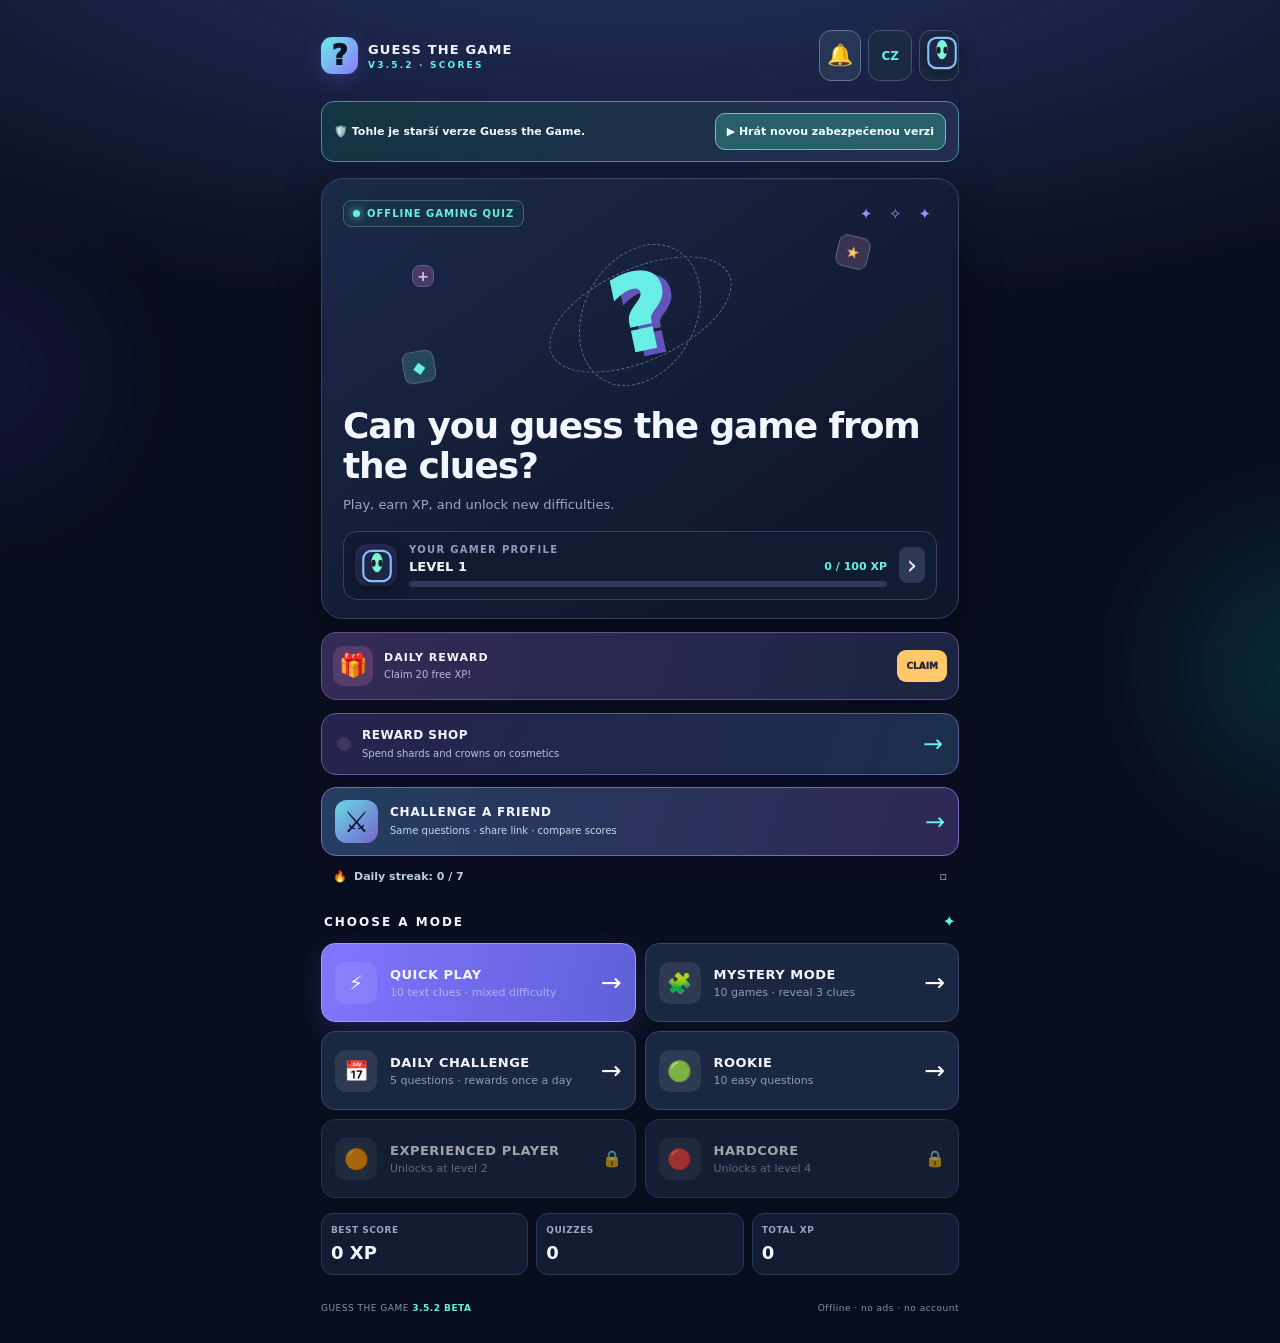
==== commit 1c1a6c7f: "Keep legacy quiz links and saves intact while promoting the secure main game" ====
--- a/index.html
+++ b/index.html
@@ -107,6 +107,15 @@
 .game-notifications-shortcut{display:inline-flex;align-items:center;justify-content:center;min-width:39px;min-height:39px;padding:5px 7px;border:1px solid #62719a;border-radius:12px;background:#263654;color:#fff;text-decoration:none;font-size:21px;line-height:1}
 .game-notifications-shortcut:hover,.game-notifications-shortcut:focus-visible{border-color:#67e5df;background:#314b6c}
 @media(max-width:400px){.game-notifications-shortcut{min-width:35px;min-height:35px;font-size:19px;padding:3px}}
+
+/* New main game entry without redirecting old challenge URLs or deleting local saves. */
+.secure-upgrade-banner{display:flex;align-items:center;justify-content:space-between;gap:10px;
+  margin:3px 0 16px;padding:11px 12px;border:1px solid #528c9c;border-radius:13px;
+  background:linear-gradient(130deg,#123542,#252c51);font-size:11px;font-weight:700;line-height:1.4}
+.secure-upgrade-banner a{color:#f0ffff;text-decoration:none;background:#285f68;
+  border:1px solid #75bec0;border-radius:10px;padding:10px 11px;white-space:nowrap}
+@media(max-width:430px){.secure-upgrade-banner{flex-direction:column;align-items:stretch;text-align:center}
+.secure-upgrade-banner a{white-space:normal}}
 </style>
 </head>
 <body>
@@ -116,6 +125,11 @@
       <button class="logo" id="logoHome" type="button" aria-label="Home"><span class="logo-symbol">?</span><span><b>GUESS THE GAME</b><small>V3.5.2 · SCORES</small></span></button>
       <div class="top-actions"><a class="game-notifications-shortcut" href="./secure-quiz-beta.html?notifications=1" target="_blank" rel="noopener noreferrer" aria-label="Otevřít upozornění FOXEY Arcade" title="Oznámení FOXEY Arcade">🔔</a><button id="langToggle" class="pill" type="button" aria-label="Switch language">EN</button><button id="profileTop" class="avatar" type="button" aria-label="Profile">👾</button></div>
     </header>
+
+    <div class="secure-upgrade-banner">
+      <span>🛡️ Tohle je starší verze Guess the Game.</span>
+      <a href="./secure-quiz-beta.html" target="_blank" rel="noopener noreferrer">▶ Hrát novou zabezpečenou verzi</a>
+    </div>
 
     <main id="home" class="screen">
       <section class="hero glow-card">
